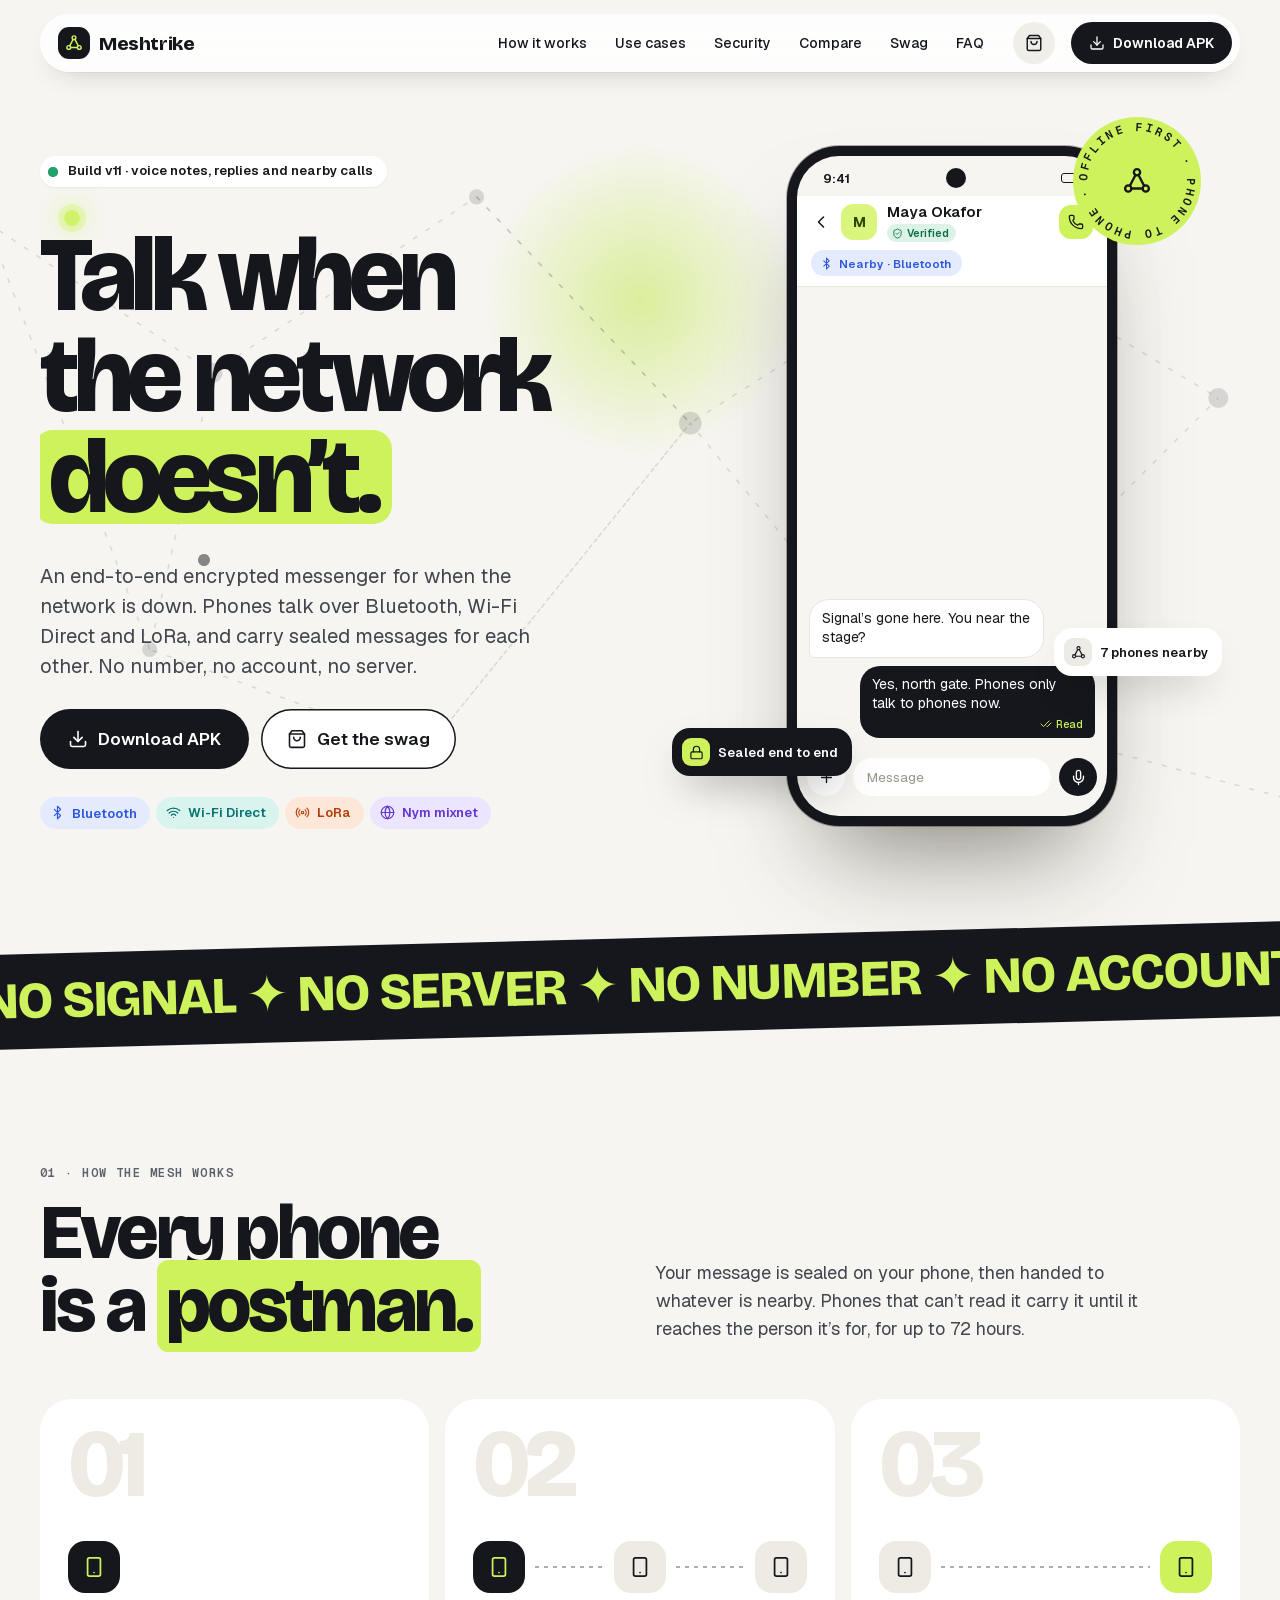
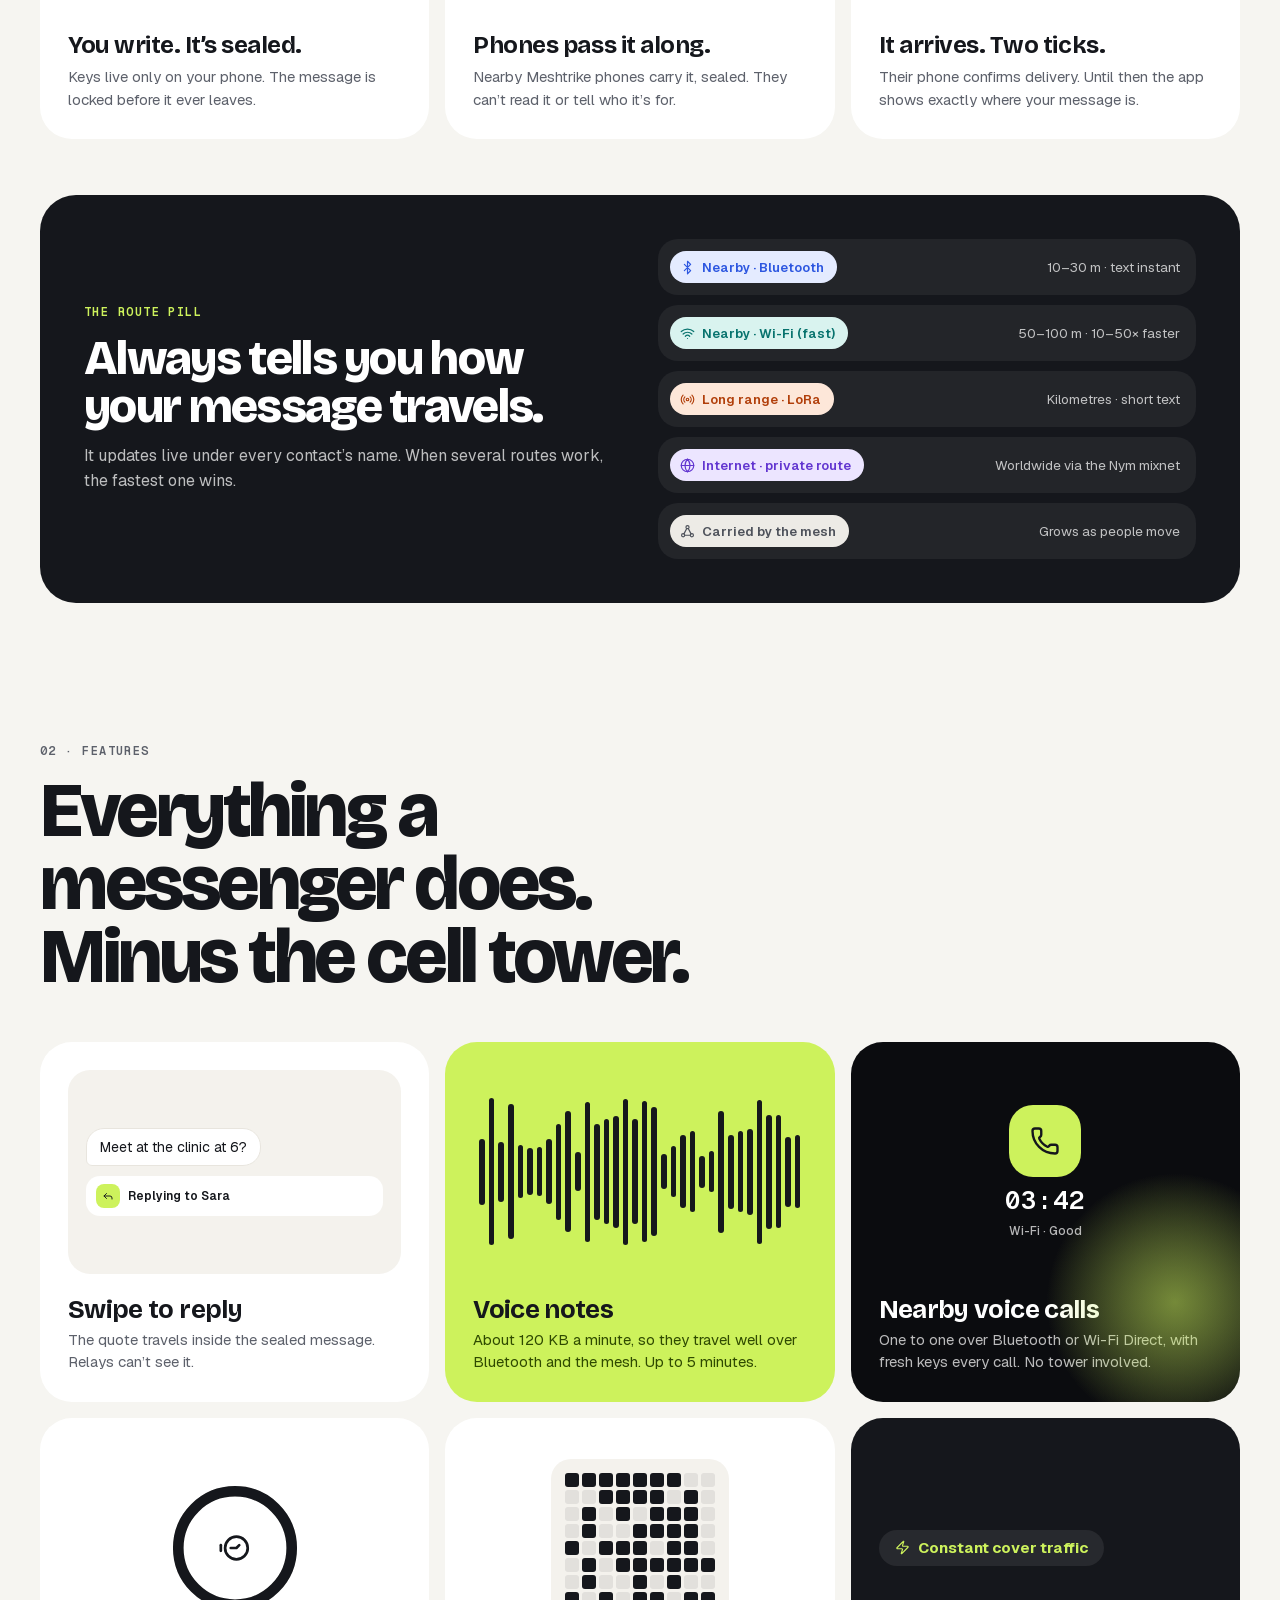
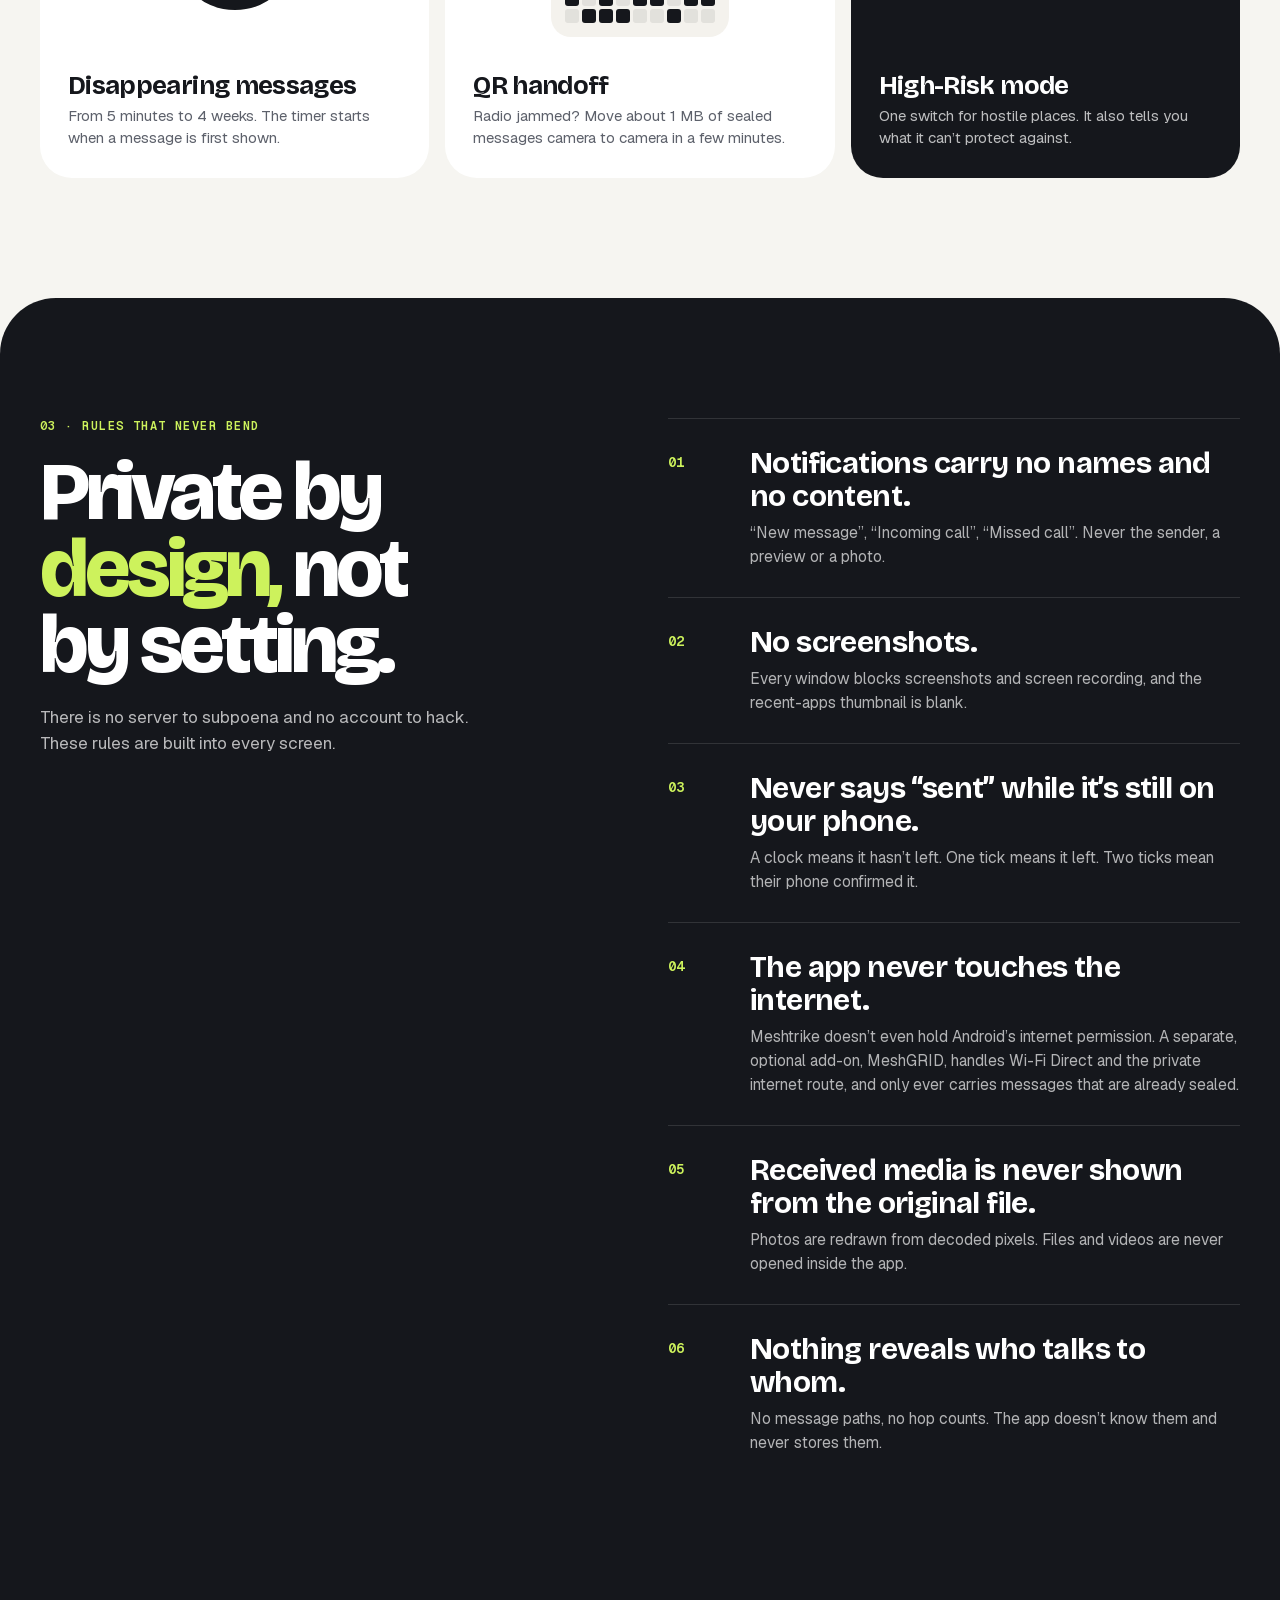
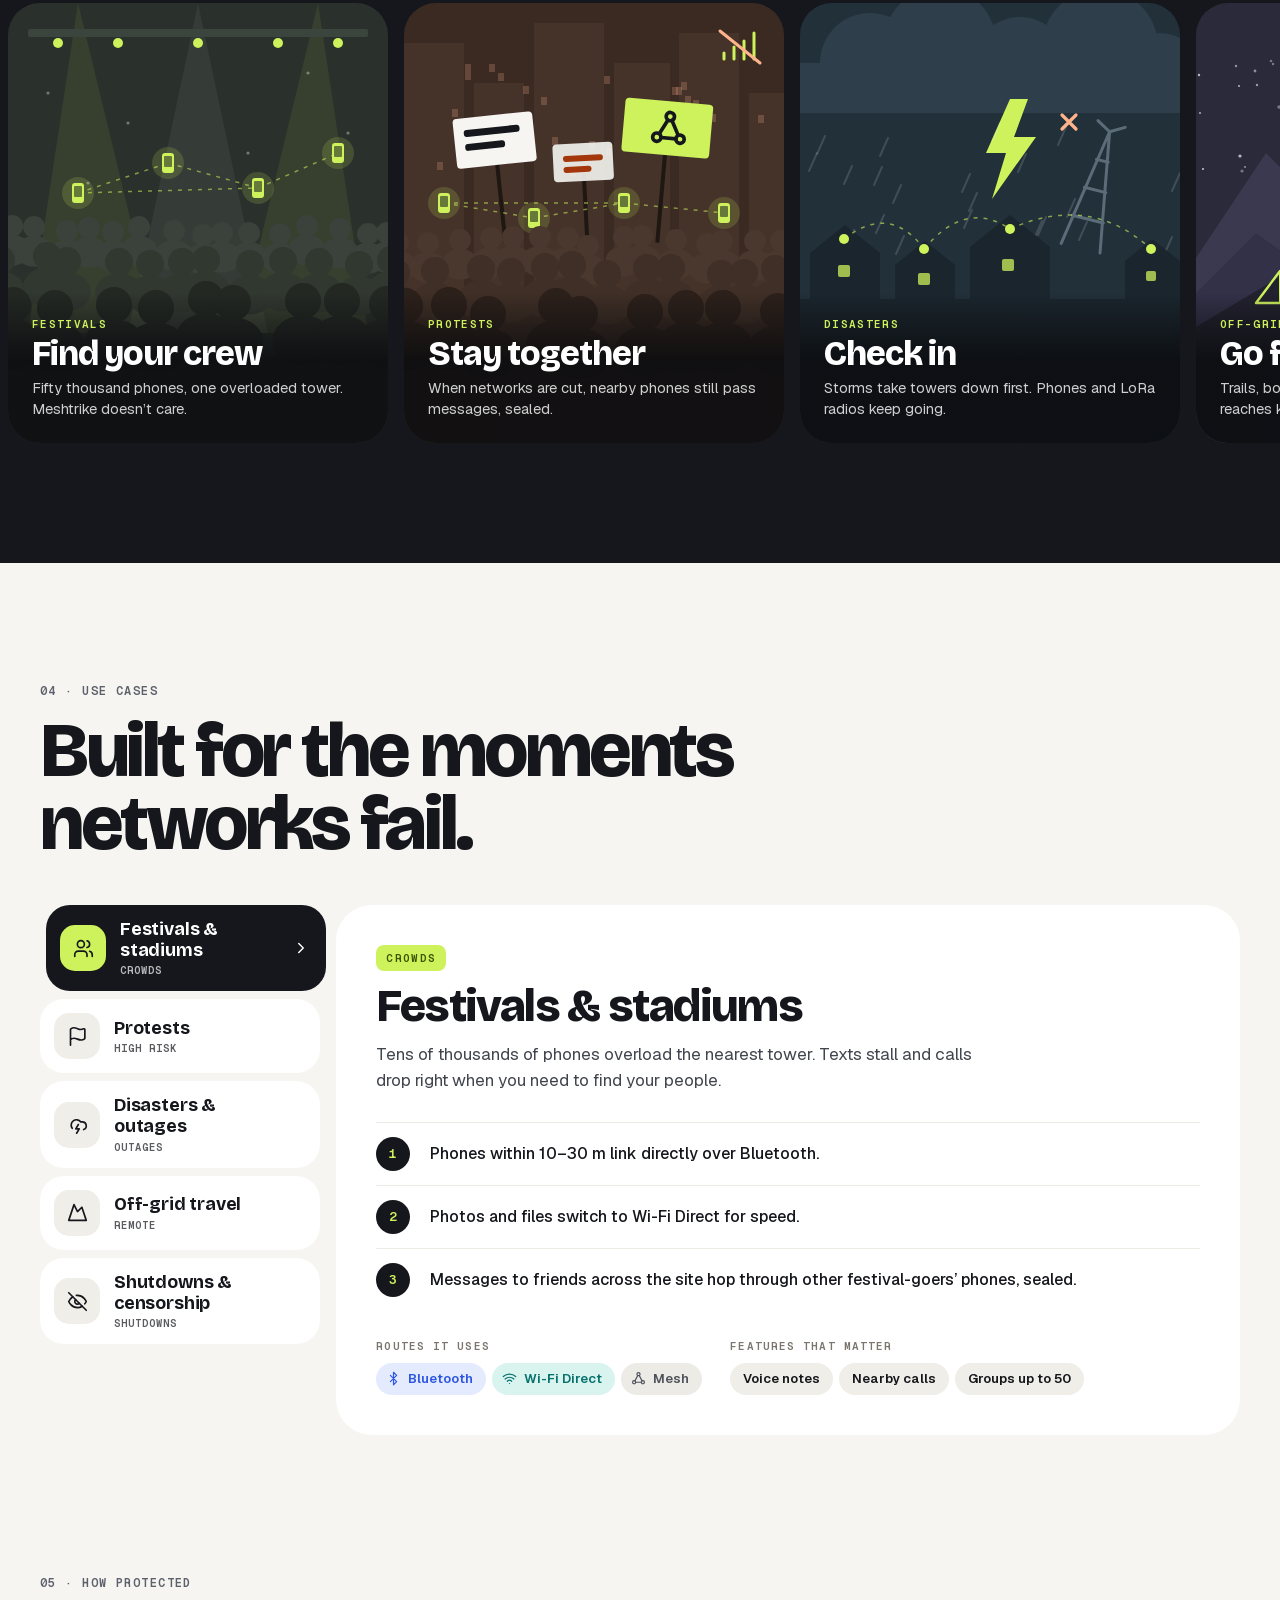
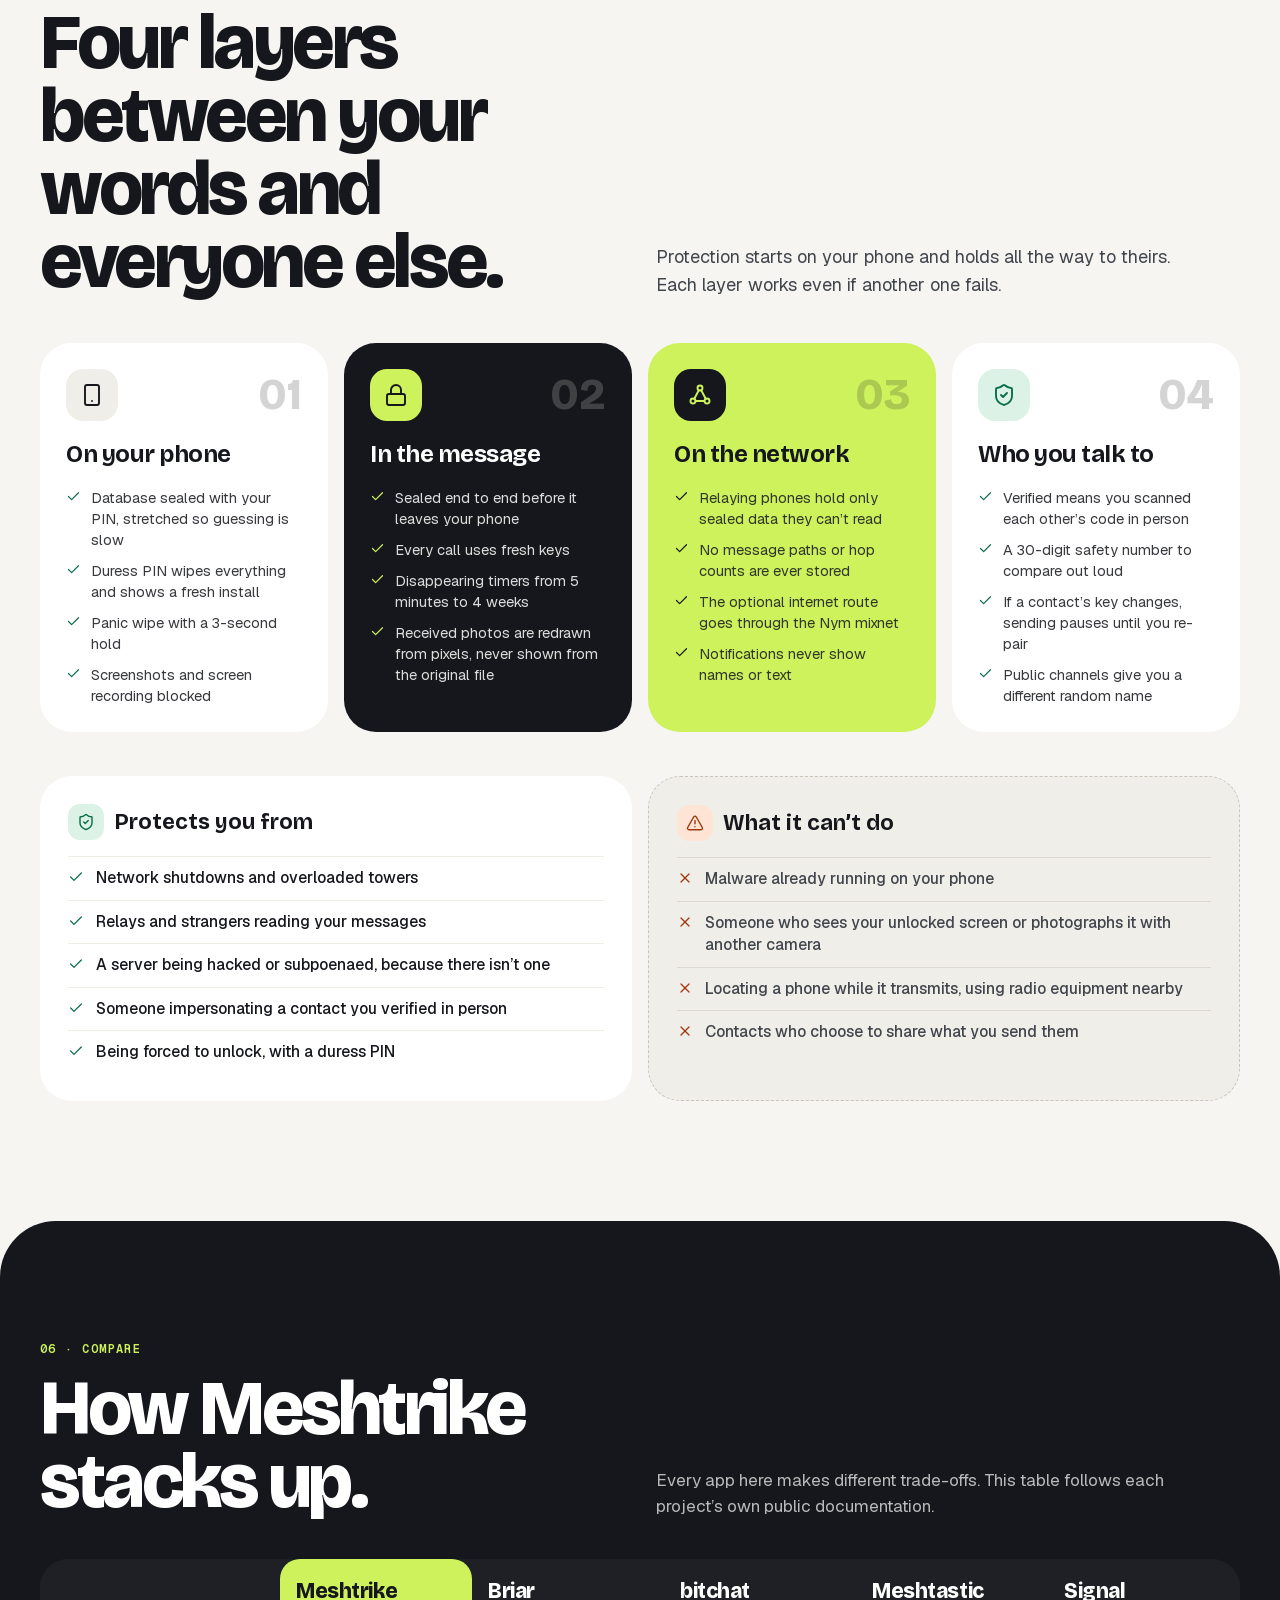
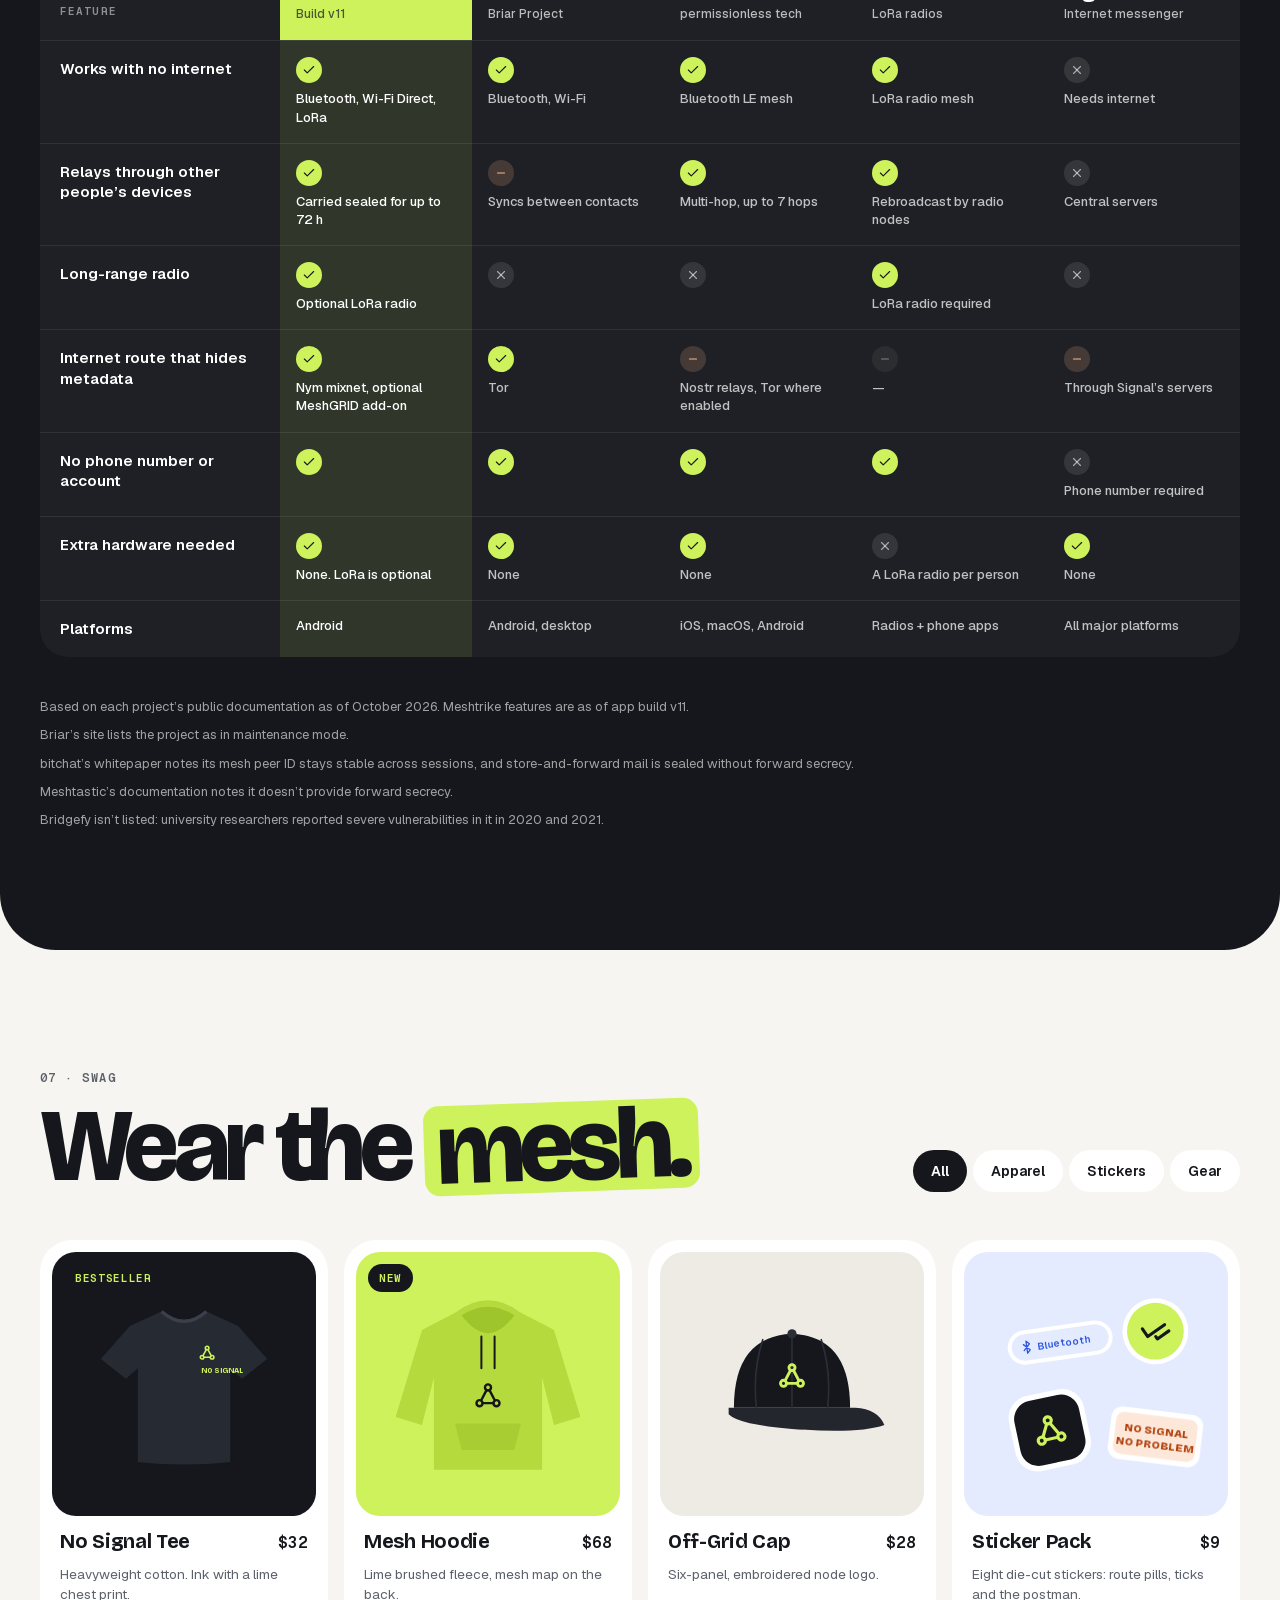
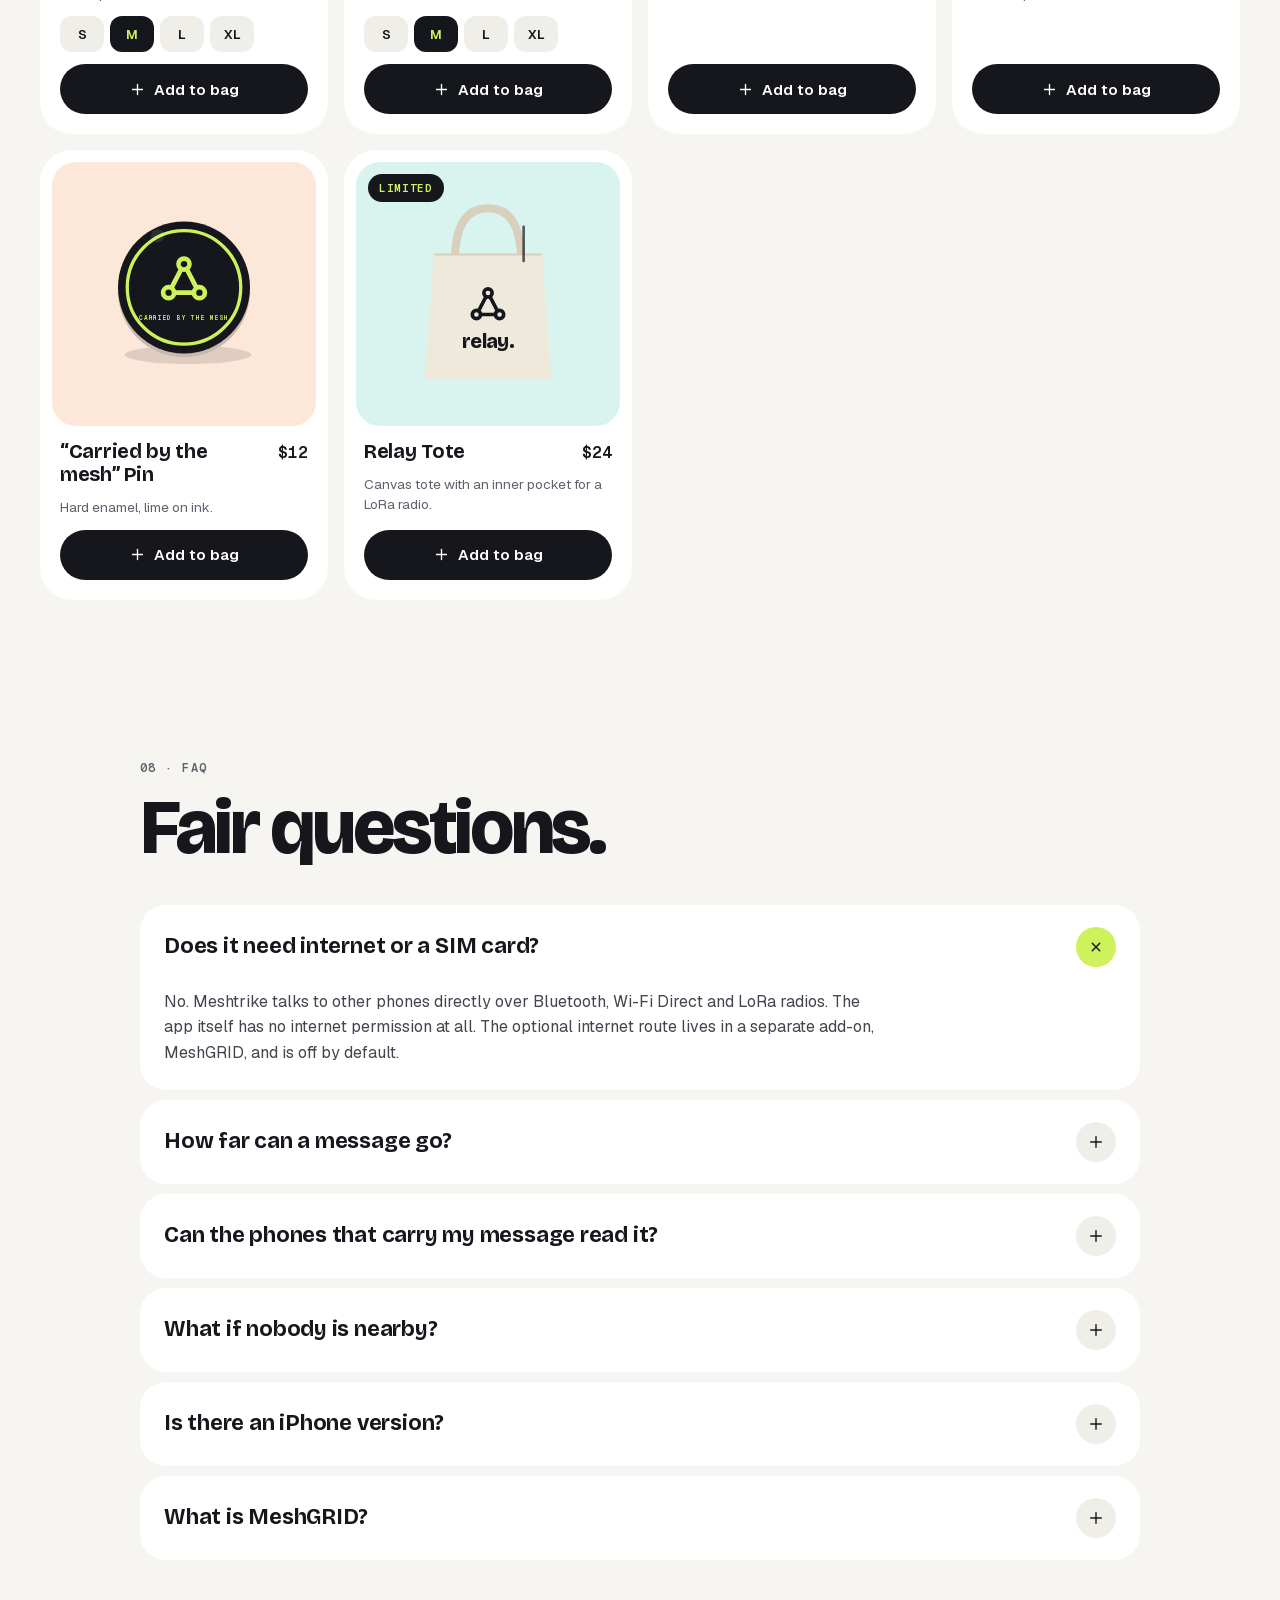
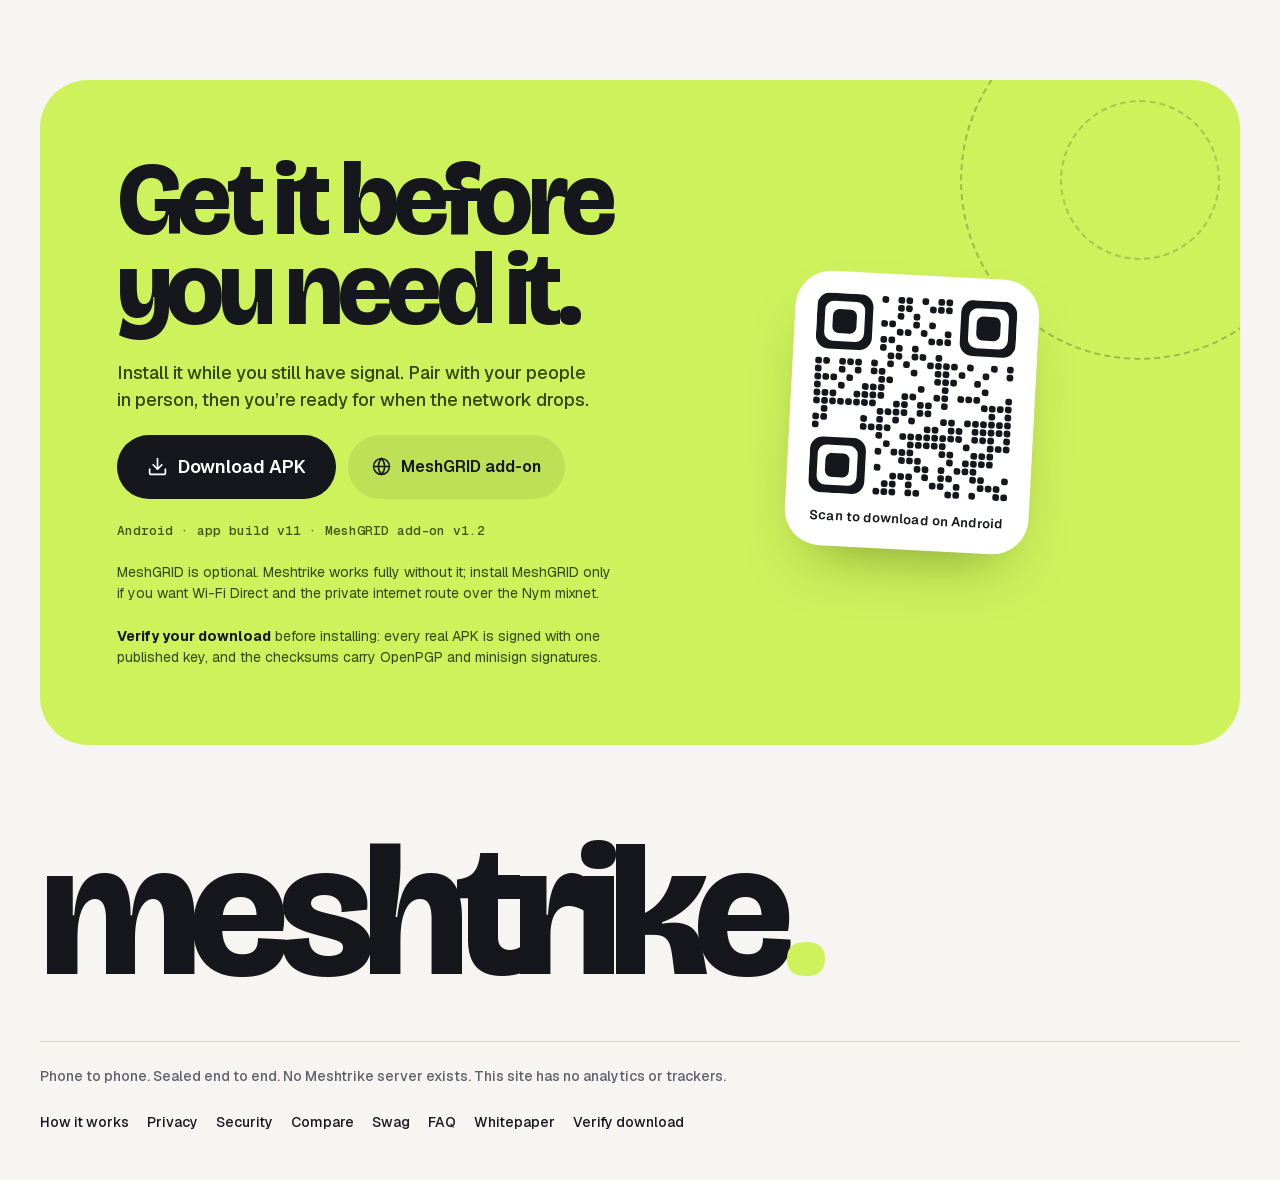
==== index.html @ 15d9c852 "Meshtrike website Landing page, whitepaper and the release verification page." ====
<!DOCTYPE html>
<html lang="en">
<head>
<meta charset="utf-8">
<meta name="viewport" content="width=device-width, initial-scale=1">
<title>Meshtrike · Talk when the network doesn’t</title>
<meta name="description" content="Meshtrike is an end-to-end encrypted messenger for Android that works with no network. Phones talk over Bluetooth, Wi-Fi Direct and LoRa, and carry sealed messages for each other. No number, no account, no server.">
<meta name="theme-color" content="#F6F5F1">
<meta name="referrer" content="no-referrer">
<!-- Everything is served from this folder: no analytics, no trackers, no third-party requests. -->
<meta http-equiv="Content-Security-Policy" content="default-src 'self'; img-src 'self' data:; style-src 'self' 'unsafe-inline'; script-src 'self'; font-src 'self'; connect-src 'none'; object-src 'none'; base-uri 'self'; form-action 'none'">
<meta property="og:title" content="Meshtrike · Talk when the network doesn’t">
<meta property="og:description" content="An end-to-end encrypted mesh messenger for Android. No number, no account, no server.">
<meta property="og:type" content="website">
<link rel="icon" href="favicon.svg" type="image/svg+xml">
<link rel="preload" href="fonts/bricolage-grotesque-latin.woff2" as="font" type="font/woff2" crossorigin>
<link rel="preload" href="fonts/geist-latin.woff2" as="font" type="font/woff2" crossorigin>
<link rel="stylesheet" href="css/fonts.css">
<link rel="stylesheet" href="css/style.css">
<script src="js/config.js"></script>
<script src="js/main.js" defer></script>
<noscript><style>.qa__a{grid-template-rows:1fr!important;visibility:visible!important}.panel[hidden]{display:flex!important}.tabs{display:none}</style></noscript>
</head>
<body>
<svg xmlns="http://www.w3.org/2000/svg" style="position:absolute;width:0;height:0;overflow:hidden" aria-hidden="true" focusable="false">
  <symbol id="i-mesh" viewBox="0 0 24 24"><circle cx="12" cy="5" r="2.5"/><circle cx="5" cy="18" r="2.5"/><circle cx="19" cy="18" r="2.5"/><path d="M10.8 7.2 6.3 15.8"/><path d="M13.2 7.2l4.5 8.6"/><path d="M7.5 18h9"/></symbol>
  <symbol id="i-download" viewBox="0 0 24 24"><path d="M12 15V3"/><path d="M21 15v4a2 2 0 0 1-2 2H5a2 2 0 0 1-2-2v-4"/><path d="m7 10 5 5 5-5"/></symbol>
  <symbol id="i-bag" viewBox="0 0 24 24"><path d="M6 2 3 6v14a2 2 0 0 0 2 2h14a2 2 0 0 0 2-2V6l-3-4Z"/><path d="M3 6h18"/><path d="M16 10a4 4 0 0 1-8 0"/></symbol>
  <symbol id="i-bt" viewBox="0 0 24 24"><path d="m7 7 10 10-5 5V2l5 5L7 17"/></symbol>
  <symbol id="i-wifi" viewBox="0 0 24 24"><path d="M12 20h.01"/><path d="M2 8.82a15 15 0 0 1 20 0"/><path d="M5 12.86a10 10 0 0 1 14 0"/><path d="M8.5 16.43a5 5 0 0 1 7 0"/></symbol>
  <symbol id="i-radio" viewBox="0 0 24 24"><path d="M4.9 19.1C1 15.2 1 8.8 4.9 4.9"/><path d="M7.8 16.2c-2.3-2.3-2.3-6.1 0-8.5"/><circle cx="12" cy="12" r="2"/><path d="M16.2 7.8c2.3 2.3 2.3 6.1 0 8.5"/><path d="M19.1 4.9C23 8.8 23 15.1 19.1 19"/></symbol>
  <symbol id="i-globe" viewBox="0 0 24 24"><circle cx="12" cy="12" r="10"/><path d="M12 2a14.5 14.5 0 0 0 0 20 14.5 14.5 0 0 0 0-20"/><path d="M2 12h20"/></symbol>
  <symbol id="i-clock" viewBox="0 0 24 24"><circle cx="12" cy="12" r="9"/><path d="M12 7v5l3 2"/></symbol>
  <symbol id="i-lock" viewBox="0 0 24 24"><rect x="3" y="11" width="18" height="11" rx="2"/><path d="M7 11V7a5 5 0 0 1 10 0v4"/></symbol>
  <symbol id="i-left" viewBox="0 0 24 24"><path d="m15 18-6-6 6-6"/></symbol>
  <symbol id="i-shieldOk" viewBox="0 0 24 24"><path d="M20 13c0 5-3.5 7.5-7.66 8.95a1 1 0 0 1-.67-.01C7.5 20.5 4 18 4 13V6a1 1 0 0 1 1-1c2 0 4.5-1.2 6.24-2.72a1.17 1.17 0 0 1 1.52 0C14.51 3.81 17 5 19 5a1 1 0 0 1 1 1z"/><path d="m9 12 2 2 4-4"/></symbol>
  <symbol id="i-call" viewBox="0 0 24 24"><path d="M13.83 16.57a1 1 0 0 0 1.21-.3l.36-.48a2 2 0 0 1 1.6-.8h3a2 2 0 0 1 2 2v3a2 2 0 0 1-2 2A18 18 0 0 1 2 4a2 2 0 0 1 2-2h3a2 2 0 0 1 2 2v3a2 2 0 0 1-.8 1.6l-.47.35a1 1 0 0 0-.29 1.23 14 14 0 0 0 6.39 6.39"/></symbol>
  <symbol id="i-play" viewBox="0 0 24 24"><path d="M7 4.5v15a1 1 0 0 0 1.5.86l12-7.5a1 1 0 0 0 0-1.72l-12-7.5A1 1 0 0 0 7 4.5Z"/></symbol>
  <symbol id="i-plus" viewBox="0 0 24 24"><path d="M5 12h14"/><path d="M12 5v14"/></symbol>
  <symbol id="i-mic" viewBox="0 0 24 24"><path d="M12 2a3 3 0 0 0-3 3v7a3 3 0 0 0 6 0V5a3 3 0 0 0-3-3Z"/><path d="M19 10v2a7 7 0 0 1-14 0v-2"/><path d="M12 19v3"/></symbol>
  <symbol id="i-check" viewBox="0 0 24 24"><path d="M20 6 9 17l-5-5"/></symbol>
  <symbol id="i-checks" viewBox="0 0 24 24"><path d="M18 6 7 17l-5-5"/><path d="m22 10-7.5 7.5L13 16"/></symbol>
  <symbol id="i-reply" viewBox="0 0 24 24"><path d="m9 17-5-5 5-5"/><path d="M20 18v-2a4 4 0 0 0-4-4H4"/></symbol>
  <symbol id="i-timer" viewBox="0 0 24 24"><circle cx="12" cy="13" r="8"/><path d="M12 9v4l2 2"/><path d="M10 2h4"/></symbol>
  <symbol id="i-zap" viewBox="0 0 24 24"><path d="M4 14a1 1 0 0 1-.78-1.63l9.9-10.2a.5.5 0 0 1 .86.46l-1.92 6.02A1 1 0 0 0 13 10h7a1 1 0 0 1 .78 1.63l-9.9 10.2a.5.5 0 0 1-.86-.46l1.92-6.02A1 1 0 0 0 11 14z"/></symbol>
  <symbol id="i-chat" viewBox="0 0 24 24"><path d="M7.9 20A9 9 0 1 0 4 16.1L2 22Z"/></symbol>
  <symbol id="i-phone" viewBox="0 0 24 24"><rect x="5" y="2" width="14" height="20" rx="2"/><path d="M12 18h.01"/></symbol>
  <symbol id="i-x" viewBox="0 0 24 24"><path d="M18 6 6 18"/><path d="m6 6 12 12"/></symbol>
  <symbol id="i-minus" viewBox="0 0 24 24"><path d="M6 12h12"/></symbol>
  <symbol id="i-right" viewBox="0 0 24 24"><path d="m9 18 6-6-6-6"/></symbol>
  <symbol id="i-alert" viewBox="0 0 24 24"><path d="m21.73 18-8-14a2 2 0 0 0-3.48 0l-8 14A2 2 0 0 0 4 21h16a2 2 0 0 0 1.73-3"/><path d="M12 9v4"/><path d="M12 17h.01"/></symbol>
  <symbol id="i-users" viewBox="0 0 24 24"><path d="M16 21v-2a4 4 0 0 0-4-4H6a4 4 0 0 0-4 4v2"/><circle cx="9" cy="7" r="4"/><path d="M22 21v-2a4 4 0 0 0-3-3.87"/><path d="M16 3.13a4 4 0 0 1 0 7.75"/></symbol>
  <symbol id="i-flag" viewBox="0 0 24 24"><path d="M4 22V4a1 1 0 0 1 .4-.8A6 6 0 0 1 8 2c3 0 5 2 7.33 2q2 0 3.67-.8a1 1 0 0 1 1.4.9v9.8a1 1 0 0 1-.4.8A6 6 0 0 1 16 16c-3 0-5-2-8-2a6 6 0 0 0-4 1.53"/></symbol>
  <symbol id="i-storm" viewBox="0 0 24 24"><path d="M6 16.33A6 6 0 1 1 15.7 9h1.8a4.5 4.5 0 0 1 1.5 8.75"/><path d="m13 12-3 5h4l-3 5"/></symbol>
  <symbol id="i-mount" viewBox="0 0 24 24"><path d="m8 3 4 8 5-5 5 15H2L8 3z"/></symbol>
  <symbol id="i-eyeOff" viewBox="0 0 24 24"><path d="M10.73 5.08A10.43 10.43 0 0 1 12 5c7 0 10 7 10 7a13.16 13.16 0 0 1-1.67 2.68"/><path d="M6.61 6.61A13.53 13.53 0 0 0 2 12s3 7 10 7a9.74 9.74 0 0 0 5.39-1.61"/><path d="m2 2 20 20"/><path d="M9.88 9.88a3 3 0 1 0 4.24 4.24"/></symbol>
  <symbol id="i-qr" viewBox="0 0 24 24"><rect x="3" y="3" width="5" height="5" rx="1"/><rect x="16" y="3" width="5" height="5" rx="1"/><rect x="3" y="16" width="5" height="5" rx="1"/><path d="M21 16h-3a2 2 0 0 0-2 2v3"/><path d="M12 7v3a2 2 0 0 1-2 2H7"/><path d="M16 12h1"/><path d="M12 21v-1"/></symbol>
</svg>
<a class="skip" href="#main">Skip to content</a>
<div class="page">
<div class="blob" aria-hidden="true"></div>

<header class="hdr">
  <nav class="nav" aria-label="Main">
    <a class="logo" href="#top" aria-label="Meshtrike home"><span class="logo__mark"><svg class="i" aria-hidden="true" focusable="false"><use href="#i-mesh"/></svg></span>Meshtrike</a>
    <div class="nav__spacer"></div>
    <ul class="nav__links">
      <li><a href="#how">How it works</a></li>
      <li><a href="#uses">Use cases</a></li>
      <li><a href="#security">Security</a></li>
      <li><a href="#compare">Compare</a></li>
      <li><a href="#swag">Swag</a></li>
      <li><a href="#faq">FAQ</a></li>
    </ul>
    <button class="cart-btn" type="button" aria-label="Open bag, 0 items" aria-haspopup="dialog" aria-controls="cart" data-open-cart><svg class="i" aria-hidden="true" focusable="false"><use href="#i-bag"/></svg><span class="cart-btn__n" hidden aria-hidden="true">0</span></button>
    <a class="nav__dl" href="#download"><svg class="i" aria-hidden="true" focusable="false"><use href="#i-download"/></svg><span><span class="nav__dl-word">Download </span>APK</span></a>
  </nav>
</header>

<main id="main">
<section id="top" class="sec hero" aria-labelledby="hero-title">
  <svg class="hero__bg" aria-hidden="true" viewBox="0 0 1200 700" preserveAspectRatio="xMidYMid slice">
    <g class="lines" fill="none" stroke="#15171C" stroke-opacity=".14" stroke-width="1.2" stroke-dasharray="4 8">
      <path d="M80 140 L260 260 L470 120 L640 300 L860 160 L1060 280"/>
      <path d="M260 260 L210 480 L430 560 L640 300 L820 520 L1060 280"/>
      <path d="M470 120 L640 300 L430 560"/>
      <path d="M860 160 L820 520 L1120 600"/>
      <path d="M80 140 L210 480"/>
    </g>
    <g fill="#15171C" fill-opacity=".16">
      <circle cx="80" cy="140" r="6"/><circle cx="260" cy="260" r="8"/><circle cx="470" cy="120" r="6"/><circle cx="640" cy="300" r="9"/><circle cx="860" cy="160" r="6"/><circle cx="1060" cy="280" r="8"/><circle cx="210" cy="480" r="6"/><circle cx="430" cy="560" r="7"/><circle cx="820" cy="520" r="7"/><circle cx="1120" cy="600" r="6"/>
    </g>
  </svg>
  <div class="traveler traveler--lime" aria-hidden="true"></div>
  <div class="traveler traveler--ink" aria-hidden="true"></div>

  <div class="hero__grid">
    <div class="hero__copy">
      <p class="badge"><span class="live" aria-hidden="true"></span><span>Build <span data-ver="app">v11</span> · voice notes, replies and nearby calls</span></p>
      <h1 class="h1" id="hero-title">
        <span class="h1__line"><span class="h1__in" style="animation-delay:.15s">Talk when</span></span>
        <span class="h1__line"><span class="h1__in" style="animation-delay:.28s">the network</span></span>
        <span class="h1__line"><span class="h1__in h1__in--hl" style="animation-delay:.41s">doesn’t.</span></span>
      </h1>
      <p class="hero__lead">An end-to-end encrypted messenger for when the network is down. Phones talk over Bluetooth, Wi-Fi Direct and LoRa, and carry sealed messages for each other. No number, no account, no server.</p>
      <div class="hero__ctas">
        <a class="btn btn--ink btn--lg" href="#download" data-magnet><svg class="i" aria-hidden="true" focusable="false"><use href="#i-download"/></svg>Download APK</a>
        <a class="btn btn--line btn--lg" href="#swag" data-magnet><svg class="i" aria-hidden="true" focusable="false"><use href="#i-bag"/></svg>Get the swag</a>
      </div>
      <ul class="hero__chips chips" aria-label="Ways Meshtrike connects">
        <li class="chip c-bt"><svg class="i" aria-hidden="true" focusable="false"><use href="#i-bt"/></svg>Bluetooth</li>
        <li class="chip c-wifi"><svg class="i" aria-hidden="true" focusable="false"><use href="#i-wifi"/></svg>Wi-Fi Direct</li>
        <li class="chip c-lora"><svg class="i" aria-hidden="true" focusable="false"><use href="#i-radio"/></svg>LoRa</li>
        <li class="chip c-net"><svg class="i" aria-hidden="true" focusable="false"><use href="#i-globe"/></svg>Nym mixnet</li>
      </ul>
    </div>

    <div class="hero__stage">
      <div class="spinner" aria-hidden="true">
        <svg viewBox="0 0 130 130" width="130" height="130"><defs><path id="circ" d="M65 65 m-50 0 a50 50 0 1 1 100 0 a50 50 0 1 1 -100 0"/></defs><circle cx="65" cy="65" r="64" fill="#CDF25C"/><text fill="#15171C"><textPath href="#circ">OFFLINE FIRST · PHONE TO PHONE · </textPath></text></svg>
        <span class="spinner__icon"><svg class="i" aria-hidden="true" focusable="false"><use href="#i-mesh"/></svg></span>
      </div>
      <div class="floater floater--sealed" aria-hidden="true"><span class="floater__ic"><svg class="i" aria-hidden="true" focusable="false"><use href="#i-lock"/></svg></span>Sealed end to end</div>
      <div class="floater floater--near" aria-hidden="true"><span class="floater__ic"><svg class="i" aria-hidden="true" focusable="false"><use href="#i-mesh"/></svg></span>7 phones nearby</div>

      <!-- Phone mock-up built in HTML/CSS (animated chat). Could be swapped for a real screenshot: 330x680. -->
      <div class="phone" role="img" aria-label="Meshtrike chat with Maya Okafor, a verified contact. Messages travel nearby over Bluetooth, then are carried by the mesh and marked delivered.">
        <div class="phone__screen">
          <div class="phone__status"><span>9:41</span><span class="phone__cam"></span><span class="phone__bat"></span></div>
          <div class="chat-hd">
            <div class="chat-hd__row">
              <span class="chat-hd__back"><svg class="i" aria-hidden="true" focusable="false"><use href="#i-left"/></svg></span>
              <span class="avatar">M</span>
              <div class="chat-hd__who"><span class="chat-hd__name">Maya Okafor</span><span class="verified"><svg class="i" aria-hidden="true" focusable="false"><use href="#i-shieldOk"/></svg>Verified</span></div>
              <span class="chat-hd__call"><svg class="i" aria-hidden="true" focusable="false"><use href="#i-call"/></svg></span>
            </div>
            <span class="route-pill c-mesh" data-pill><svg class="i" aria-hidden="true" focusable="false"><use href="#i-mesh"/></svg><span>Carried by the mesh</span></span>
          </div>
          <div class="chat">
              <div class="bub bub--in" data-at="0">Signal’s gone here. You near the stage?</div>
              <div class="bub bub--out" data-at="2"><span>Yes, north gate. Phones only talk to phones now.</span><span class="bub__st read" data-st="first"><svg class="i" aria-hidden="true" focusable="false"><use href="#i-checks"/></svg><span>Read</span></span></div>
              <div class="bub bub--voice" data-at="4"><span class="bub__play"><svg class="i i--fill" aria-hidden="true" focusable="false"><use href="#i-play"/></svg></span><span class="wave"><span style="height:6px;animation-delay:0.00s"></span><span style="height:7px;animation-delay:0.07s"></span><span style="height:24px;animation-delay:0.14s"></span><span style="height:19px;animation-delay:0.21s"></span><span style="height:15px;animation-delay:0.28s"></span><span style="height:13px;animation-delay:0.35s"></span><span style="height:14px;animation-delay:0.42s"></span><span style="height:10px;animation-delay:0.49s"></span><span style="height:16px;animation-delay:0.56s"></span><span style="height:19px;animation-delay:0.63s"></span><span style="height:11px;animation-delay:0.70s"></span><span style="height:9px;animation-delay:0.77s"></span><span style="height:20px;animation-delay:0.84s"></span><span style="height:15px;animation-delay:0.91s"></span><span style="height:10px;animation-delay:0.98s"></span><span style="height:13px;animation-delay:1.05s"></span><span style="height:11px;animation-delay:1.12s"></span><span style="height:16px;animation-delay:1.19s"></span></span><span class="bub__dur">0:42</span></div>
              <div class="bub bub--sys" data-at="6">Recipient out of range · carried by the mesh</div>
              <div class="bub bub--out" data-at="7"><span>Bring water if you pass the stand</span><span class="bub__st" data-st="last"><svg class="i" aria-hidden="true" focusable="false"><use href="#i-checks"/></svg><span>Delivered</span></span></div>
          </div>
          <div class="composer">
            <span class="composer__btn"><svg class="i" aria-hidden="true" focusable="false"><use href="#i-plus"/></svg></span>
            <span class="composer__field">Message</span>
            <span class="composer__btn composer__btn--ink"><svg class="i" aria-hidden="true" focusable="false"><use href="#i-mic"/></svg></span>
          </div>
        </div>
      </div>
    </div>
  </div>
</section>

<div class="band-wrap">
  <div class="band">
    <div class="band__track">
      <span>NO SIGNAL ✦ NO SERVER ✦ NO NUMBER ✦ NO ACCOUNT ✦ NO PROBLEM ✦ </span>
      <span aria-hidden="true">NO SIGNAL ✦ NO SERVER ✦ NO NUMBER ✦ NO ACCOUNT ✦ NO PROBLEM ✦ </span>
    </div>
  </div>
</div>

<section id="how" class="sec how" aria-labelledby="how-title">
  <div class="wrap stack how__inner">
    <div class="split" data-reveal>
      <div class="sec-head">
        <p class="eyebrow">01 · HOW THE MESH WORKS</p>
        <h2 class="h2" id="how-title">Every phone is a <span class="hl">postman.</span></h2>
      </div>
      <p class="lead">Your message is sealed on your phone, then handed to whatever is nearby. Phones that can’t read it carry it until it reaches the person it’s for, for up to 72 hours.</p>
    </div>

    <ol class="steps" style="list-style:none;margin:0;padding:0">
      <li class="step" data-reveal>
        <span class="step__n" aria-hidden="true">01</span>
        <div class="step__phones" aria-hidden="true"><span class="node node--ink" style="animation-delay:0s"><svg class="i" aria-hidden="true" focusable="false"><use href="#i-phone"/></svg></span></div>
        <div class="step__txt">
          <h3 class="step__t">You write. It’s sealed.</h3>
          <p class="step__d">Keys live only on your phone. The message is locked before it ever leaves.</p>
        </div>
      </li>
      <li class="step" data-reveal>
        <span class="step__n" aria-hidden="true">02</span>
        <div class="step__phones" aria-hidden="true"><span class="node node--ink" style="animation-delay:0s"><svg class="i" aria-hidden="true" focusable="false"><use href="#i-phone"/></svg></span><span class="link-dash"></span><span class="node node--sand" style="animation-delay:.4s"><svg class="i" aria-hidden="true" focusable="false"><use href="#i-phone"/></svg></span><span class="link-dash"></span><span class="node node--sand" style="animation-delay:.8s"><svg class="i" aria-hidden="true" focusable="false"><use href="#i-phone"/></svg></span></div>
        <div class="step__txt">
          <h3 class="step__t">Phones pass it along.</h3>
          <p class="step__d">Nearby Meshtrike phones carry it, sealed. They can’t read it or tell who it’s for.</p>
        </div>
      </li>
      <li class="step" data-reveal>
        <span class="step__n" aria-hidden="true">03</span>
        <div class="step__phones" aria-hidden="true"><span class="node node--sand" style="animation-delay:0s"><svg class="i" aria-hidden="true" focusable="false"><use href="#i-phone"/></svg></span><span class="link-dash"></span><span class="node node--lime" style="animation-delay:.4s"><svg class="i" aria-hidden="true" focusable="false"><use href="#i-phone"/></svg></span></div>
        <div class="step__txt">
          <h3 class="step__t">It arrives. Two ticks.</h3>
          <p class="step__d">Their phone confirms delivery. Until then the app shows exactly where your message is.</p>
        </div>
      </li>
    </ol>

    <div class="pillbox dark" data-reveal>
      <div class="pillbox__copy">
        <p class="eyebrow eyebrow--lime">THE ROUTE PILL</p>
        <h3 class="h3">Always tells you how your message travels.</h3>
        <p class="on-dark">It updates live under every contact’s name. When several routes work, the fastest one wins.</p>
      </div>
      <ul class="routes">
        <li data-reveal><span class="chip c-bt"><svg class="i" aria-hidden="true" focusable="false"><use href="#i-bt"/></svg>Nearby · Bluetooth</span><span class="routes__range">10–30 m · text instant</span></li>
        <li data-reveal><span class="chip c-wifi"><svg class="i" aria-hidden="true" focusable="false"><use href="#i-wifi"/></svg>Nearby · Wi-Fi (fast)</span><span class="routes__range">50–100 m · 10–50× faster</span></li>
        <li data-reveal><span class="chip c-lora"><svg class="i" aria-hidden="true" focusable="false"><use href="#i-radio"/></svg>Long range · LoRa</span><span class="routes__range">Kilometres · short text</span></li>
        <li data-reveal><span class="chip c-net"><svg class="i" aria-hidden="true" focusable="false"><use href="#i-globe"/></svg>Internet · private route</span><span class="routes__range">Worldwide via the Nym mixnet</span></li>
        <li data-reveal><span class="chip c-mesh"><svg class="i" aria-hidden="true" focusable="false"><use href="#i-mesh"/></svg>Carried by the mesh</span><span class="routes__range">Grows as people move</span></li>
      </ul>
    </div>
  </div>
</section>

<section id="features" class="sec features" aria-labelledby="features-title">
  <div class="wrap stack features__inner">
    <div class="sec-head" data-reveal style="max-width:820px">
      <p class="eyebrow">02 · FEATURES</p>
      <h2 class="h2" id="features-title">Everything a messenger does. Minus the cell tower.</h2>
    </div>
    <div class="feat-grid">

      <article class="feat tilt" data-reveal data-tilt>
        <div class="demo-swipe" aria-hidden="true">
          <div class="swipe">
            <span class="swipe__ic"><svg class="i" aria-hidden="true" focusable="false"><use href="#i-reply"/></svg></span>
            <div class="swipe__bub">Meet at the clinic at 6?</div>
          </div>
          <div class="replybar"><span class="replybar__ic"><svg class="i" aria-hidden="true" focusable="false"><use href="#i-reply"/></svg></span><span class="replybar__t">Replying to Sara</span></div>
        </div>
        <div class="feat__txt"><h3 class="feat__t">Swipe to reply</h3><p class="feat__d">The quote travels inside the sealed message. Relays can’t see it.</p></div>
      </article>

      <article class="feat feat--lime tilt" data-reveal data-tilt>
        <div class="bigwave" aria-hidden="true"><span style="height:66px;animation-delay:0.00s"></span><span style="height:147px;animation-delay:0.05s"></span><span style="height:60px;animation-delay:0.10s"></span><span style="height:135px;animation-delay:0.15s"></span><span style="height:53px;animation-delay:0.20s"></span><span style="height:47px;animation-delay:0.25s"></span><span style="height:49px;animation-delay:0.30s"></span><span style="height:65px;animation-delay:0.35s"></span><span style="height:96px;animation-delay:0.40s"></span><span style="height:121px;animation-delay:0.45s"></span><span style="height:39px;animation-delay:0.50s"></span><span style="height:140px;animation-delay:0.55s"></span><span style="height:96px;animation-delay:0.60s"></span><span style="height:105px;animation-delay:0.65s"></span><span style="height:112px;animation-delay:0.70s"></span><span style="height:146px;animation-delay:0.75s"></span><span style="height:105px;animation-delay:0.80s"></span><span style="height:141px;animation-delay:0.85s"></span><span style="height:129px;animation-delay:0.90s"></span><span style="height:35px;animation-delay:0.95s"></span><span style="height:51px;animation-delay:1.00s"></span><span style="height:73px;animation-delay:1.05s"></span><span style="height:81px;animation-delay:1.10s"></span><span style="height:32px;animation-delay:1.15s"></span><span style="height:41px;animation-delay:1.20s"></span><span style="height:122px;animation-delay:1.25s"></span><span style="height:74px;animation-delay:1.30s"></span><span style="height:81px;animation-delay:1.35s"></span><span style="height:86px;animation-delay:1.40s"></span><span style="height:144px;animation-delay:1.45s"></span><span style="height:114px;animation-delay:1.50s"></span><span style="height:113px;animation-delay:1.55s"></span><span style="height:70px;animation-delay:1.60s"></span><span style="height:73px;animation-delay:1.65s"></span></div>
        <div class="feat__txt"><h3 class="feat__t">Voice notes</h3><p class="feat__d">About 120 KB a minute, so they travel well over Bluetooth and the mesh. Up to 5 minutes.</p></div>
      </article>

      <article class="feat feat--black dark tilt" data-reveal data-tilt>
        <div class="callstage" aria-hidden="true">
          <span class="callstage__ping"></span>
          <span class="callstage__ping callstage__ping--2"></span>
          <div class="callstage__mid"><span class="callstage__ic"><svg class="i" aria-hidden="true" focusable="false"><use href="#i-call"/></svg></span><span class="callstage__time">03:42</span><span class="callstage__q">Wi-Fi · Good</span></div>
        </div>
        <div class="feat__txt"><h3 class="feat__t">Nearby voice calls</h3><p class="feat__d">One to one over Bluetooth or Wi-Fi Direct, with fresh keys every call. No tower involved.</p></div>
      </article>

      <article class="feat tilt" data-reveal data-tilt>
        <div class="center" aria-hidden="true">
          <div class="timer">
            <svg width="130" height="130" viewBox="0 0 110 110"><circle cx="55" cy="55" r="48" fill="none" stroke="#EEEBE4" stroke-width="9"/><circle class="timer__arc" cx="55" cy="55" r="48" fill="none" stroke="#15171C" stroke-width="9" stroke-linecap="round" stroke-dasharray="302"/></svg>
            <span class="timer__ic"><svg class="i" aria-hidden="true" focusable="false"><use href="#i-timer"/></svg></span>
          </div>
        </div>
        <div class="feat__txt"><h3 class="feat__t">Disappearing messages</h3><p class="feat__d">From 5 minutes to 4 weeks. The timer starts when a message is first shown.</p></div>
      </article>

      <article class="feat tilt" data-reveal data-tilt>
        <div class="center" aria-hidden="true">
          <div class="qrgrid"><span style="opacity:1;animation-delay:0.61s"></span><span style="opacity:1;animation-delay:0.73s"></span><span style="opacity:1;animation-delay:1.02s"></span><span style="opacity:1;animation-delay:0.10s"></span><span style="opacity:1;animation-delay:0.73s"></span><span style="opacity:1;animation-delay:0.58s"></span><span style="opacity:1;animation-delay:0.50s"></span><span style="opacity:.08;animation-delay:0.82s"></span><span style="opacity:.08;animation-delay:0.21s"></span><span style="opacity:.08;animation-delay:0.48s"></span><span style="opacity:.08;animation-delay:0.70s"></span><span style="opacity:1;animation-delay:0.72s"></span><span style="opacity:1;animation-delay:0.50s"></span><span style="opacity:1;animation-delay:0.97s"></span><span style="opacity:1;animation-delay:0.38s"></span><span style="opacity:.08;animation-delay:0.30s"></span><span style="opacity:1;animation-delay:0.89s"></span><span style="opacity:.08;animation-delay:0.36s"></span><span style="opacity:.08;animation-delay:0.89s"></span><span style="opacity:1;animation-delay:0.66s"></span><span style="opacity:.08;animation-delay:1.01s"></span><span style="opacity:1;animation-delay:1.02s"></span><span style="opacity:.08;animation-delay:0.46s"></span><span style="opacity:1;animation-delay:0.09s"></span><span style="opacity:1;animation-delay:0.60s"></span><span style="opacity:1;animation-delay:0.32s"></span><span style="opacity:.08;animation-delay:0.88s"></span><span style="opacity:.08;animation-delay:0.77s"></span><span style="opacity:1;animation-delay:0.53s"></span><span style="opacity:.08;animation-delay:1.18s"></span><span style="opacity:.08;animation-delay:0.56s"></span><span style="opacity:1;animation-delay:0.06s"></span><span style="opacity:1;animation-delay:0.50s"></span><span style="opacity:1;animation-delay:0.36s"></span><span style="opacity:1;animation-delay:0.42s"></span><span style="opacity:.08;animation-delay:0.19s"></span><span style="opacity:1;animation-delay:0.76s"></span><span style="opacity:.08;animation-delay:0.15s"></span><span style="opacity:1;animation-delay:0.45s"></span><span style="opacity:1;animation-delay:1.02s"></span><span style="opacity:1;animation-delay:0.49s"></span><span style="opacity:.08;animation-delay:0.70s"></span><span style="opacity:1;animation-delay:0.37s"></span><span style="opacity:1;animation-delay:0.01s"></span><span style="opacity:.08;animation-delay:0.36s"></span><span style="opacity:.08;animation-delay:0.15s"></span><span style="opacity:1;animation-delay:0.89s"></span><span style="opacity:.08;animation-delay:0.62s"></span><span style="opacity:1;animation-delay:0.67s"></span><span style="opacity:1;animation-delay:1.06s"></span><span style="opacity:1;animation-delay:0.72s"></span><span style="opacity:1;animation-delay:0.69s"></span><span style="opacity:1;animation-delay:0.11s"></span><span style="opacity:1;animation-delay:0.78s"></span><span style="opacity:.08;animation-delay:0.85s"></span><span style="opacity:1;animation-delay:0.17s"></span><span style="opacity:.08;animation-delay:1.17s"></span><span style="opacity:.08;animation-delay:1.11s"></span><span style="opacity:1;animation-delay:0.91s"></span><span style="opacity:.08;animation-delay:0.09s"></span><span style="opacity:1;animation-delay:0.80s"></span><span style="opacity:.08;animation-delay:0.75s"></span><span style="opacity:.08;animation-delay:0.86s"></span><span style="opacity:1;animation-delay:0.11s"></span><span style="opacity:.08;animation-delay:0.46s"></span><span style="opacity:1;animation-delay:0.98s"></span><span style="opacity:.08;animation-delay:0.90s"></span><span style="opacity:1;animation-delay:0.52s"></span><span style="opacity:1;animation-delay:0.68s"></span><span style="opacity:.08;animation-delay:0.75s"></span><span style="opacity:1;animation-delay:0.60s"></span><span style="opacity:1;animation-delay:0.20s"></span><span style="opacity:.08;animation-delay:0.08s"></span><span style="opacity:1;animation-delay:1.20s"></span><span style="opacity:1;animation-delay:0.84s"></span><span style="opacity:1;animation-delay:1.10s"></span><span style="opacity:.08;animation-delay:0.06s"></span><span style="opacity:.08;animation-delay:0.72s"></span><span style="opacity:1;animation-delay:0.50s"></span><span style="opacity:.08;animation-delay:0.06s"></span><span style="opacity:.08;animation-delay:0.56s"></span></div>
        </div>
        <div class="feat__txt"><h3 class="feat__t">QR handoff</h3><p class="feat__d">Radio jammed? Move about 1 MB of sealed messages camera to camera in a few minutes.</p></div>
      </article>

      <article class="feat feat--ink dark tilt" data-reveal data-tilt>
        <div class="tick-wrap">
          <div class="tick">
            <ul class="tick__list" aria-label="What High-Risk mode turns on">
              <li><svg class="i" aria-hidden="true" focusable="false"><use href="#i-zap"/></svg>Constant cover traffic</li>
              <li><svg class="i" aria-hidden="true" focusable="false"><use href="#i-chat"/></svg>Text only</li>
              <li><svg class="i" aria-hidden="true" focusable="false"><use href="#i-radio"/></svg>LoRa and Wi-Fi off</li>
              <li><svg class="i" aria-hidden="true" focusable="false"><use href="#i-timer"/></svg>24-hour disappearing</li>
              <li><svg class="i" aria-hidden="true" focusable="false"><use href="#i-lock"/></svg>Instant lock</li>
              <li aria-hidden="true"><svg class="i" aria-hidden="true" focusable="false"><use href="#i-zap"/></svg>Constant cover traffic</li>
            </ul>
          </div>
        </div>
        <div class="feat__txt"><h3 class="feat__t">High-Risk mode</h3><p class="feat__d">One switch for hostile places. It also tells you what it can’t protect against.</p></div>
      </article>
    </div>
  </div>
</section>

<section id="privacy" class="sec privacy dark" aria-labelledby="privacy-title">
  <div class="privacy__grid">
    <div class="privacy__head" data-reveal>
      <p class="eyebrow eyebrow--lime">03 · RULES THAT NEVER BEND</p>
      <h2 class="h2 h2--xl" id="privacy-title">Private by <span class="lime">design,</span> not by setting.</h2>
      <p class="privacy__lead">There is no server to subpoena and no account to hack. These rules are built into every screen.</p>
    </div>
    <ol class="rules">
      <li data-reveal>
        <span class="rules__n" aria-hidden="true">01</span>
        <div><h3 class="rules__t">Notifications carry no names and no content.</h3><p class="rules__d">“New message”, “Incoming call”, “Missed call”. Never the sender, a preview or a photo.</p></div>
      </li>
      <li data-reveal>
        <span class="rules__n" aria-hidden="true">02</span>
        <div><h3 class="rules__t">No screenshots.</h3><p class="rules__d">Every window blocks screenshots and screen recording, and the recent-apps thumbnail is blank.</p></div>
      </li>
      <li data-reveal>
        <span class="rules__n" aria-hidden="true">03</span>
        <div><h3 class="rules__t">Never says “sent” while it’s still on your phone.</h3><p class="rules__d">A clock means it hasn’t left. One tick means it left. Two ticks mean their phone confirmed it.</p></div>
      </li>
      <li data-reveal>
        <span class="rules__n" aria-hidden="true">04</span>
        <div><h3 class="rules__t">The app never touches the internet.</h3><p class="rules__d">Meshtrike doesn’t even hold Android’s internet permission. A separate, optional add-on, MeshGRID, handles Wi-Fi Direct and the private internet route, and only ever carries messages that are already sealed.</p></div>
      </li>
      <li data-reveal>
        <span class="rules__n" aria-hidden="true">05</span>
        <div><h3 class="rules__t">Received media is never shown from the original file.</h3><p class="rules__d">Photos are redrawn from decoded pixels. Files and videos are never opened inside the app.</p></div>
      </li>
      <li data-reveal>
        <span class="rules__n" aria-hidden="true">06</span>
        <div><h3 class="rules__t">Nothing reveals who talks to whom.</h3><p class="rules__d">No message paths, no hop counts. The app doesn’t know them and never stores them.</p></div>
      </li>
    </ol>
  </div>
</section>

<section class="strip dark" aria-label="Where Meshtrike helps">
  <ul class="strip__track">
      <li class="ucard" style="--bg:#2A302B">
        <!-- IMAGE: festival crowd at night, phones held up (use-case card "Find your crew"), 380x440 displayed (supply ~760x880 for retina). Replace the <svg class="slot"> with <img class="slot-img" src="..." alt="..."> -->
        <svg class="slot" viewBox="0 0 380 440" preserveAspectRatio="xMidYMid slice" role="img" aria-label="Illustration: a festival crowd under stage lights, phones linked by a mesh">
    <polygon points="70,0 20,330 150,330" fill="#CDF25C" fill-opacity=".08"/>
    <polygon points="310,0 230,330 360,330" fill="#CDF25C" fill-opacity=".08"/>
    <polygon points="190,0 120,330 260,330" fill="#fff" fill-opacity=".05"/>
    <rect x="20" y="26" width="340" height="8" rx="2" fill="#3C453D"/>
    <g fill="#CDF25C"><circle cx="50" cy="40" r="5"/><circle cx="110" cy="40" r="5"/><circle cx="190" cy="40" r="5"/><circle cx="270" cy="40" r="5"/><circle cx="330" cy="40" r="5"/></g>
    <g fill="#fff" fill-opacity=".35"><circle cx="40" cy="90" r="1.6"/><circle cx="300" cy="70" r="1.6"/><circle cx="120" cy="120" r="1.6"/><circle cx="240" cy="150" r="1.6"/><circle cx="340" cy="130" r="1.6"/><circle cx="80" cy="180" r="1.6"/></g>
    <g fill="none" stroke="#CDF25C" stroke-opacity=".55" stroke-width="1.5" stroke-dasharray="4 6" class="slot-dash"><path d="M70 190 L160 160"/><path d="M160 160 L250 185"/><path d="M250 185 L330 150"/><path d="M70 190 L250 185"/></g><circle cx="70" cy="190" r="16" fill="#CDF25C" fill-opacity=".16"/><rect x="64" y="180" width="12" height="20" rx="3" fill="#CDF25C"/><rect x="66" y="183" width="8" height="11" rx="1" fill="#15171C" fill-opacity=".55"/><circle cx="160" cy="160" r="16" fill="#CDF25C" fill-opacity=".16"/><rect x="154" y="150" width="12" height="20" rx="3" fill="#CDF25C"/><rect x="156" y="153" width="8" height="11" rx="1" fill="#15171C" fill-opacity=".55"/><circle cx="250" cy="185" r="16" fill="#CDF25C" fill-opacity=".16"/><rect x="244" y="175" width="12" height="20" rx="3" fill="#CDF25C"/><rect x="246" y="178" width="8" height="11" rx="1" fill="#15171C" fill-opacity=".55"/><circle cx="330" cy="150" r="16" fill="#CDF25C" fill-opacity=".16"/><rect x="324" y="140" width="12" height="20" rx="3" fill="#CDF25C"/><rect x="326" y="143" width="8" height="11" rx="1" fill="#15171C" fill-opacity=".55"/>
    <ellipse cx="4" cy="247.2" rx="18.7" ry="15.4" fill="#3A423B"/><circle cx="4" cy="223" r="11" fill="#3A423B"/><ellipse cx="26" cy="248.2" rx="18.7" ry="15.4" fill="#3A423B"/><circle cx="26" cy="224" r="11" fill="#3A423B"/><ellipse cx="59" cy="252.2" rx="18.7" ry="15.4" fill="#3A423B"/><circle cx="59" cy="228" r="11" fill="#3A423B"/><ellipse cx="81" cy="249.2" rx="18.7" ry="15.4" fill="#3A423B"/><circle cx="81" cy="225" r="11" fill="#3A423B"/><ellipse cx="105" cy="253.2" rx="18.7" ry="15.4" fill="#3A423B"/><circle cx="105" cy="229" r="11" fill="#3A423B"/><ellipse cx="131" cy="248.2" rx="18.7" ry="15.4" fill="#3A423B"/><circle cx="131" cy="224" r="11" fill="#3A423B"/><ellipse cx="166" cy="252.2" rx="18.7" ry="15.4" fill="#3A423B"/><circle cx="166" cy="228" r="11" fill="#3A423B"/><ellipse cx="195" cy="256.2" rx="18.7" ry="15.4" fill="#3A423B"/><circle cx="195" cy="232" r="11" fill="#3A423B"/><ellipse cx="214" cy="254.2" rx="18.7" ry="15.4" fill="#3A423B"/><circle cx="214" cy="230" r="11" fill="#3A423B"/><ellipse cx="241" cy="254.2" rx="18.7" ry="15.4" fill="#3A423B"/><circle cx="241" cy="230" r="11" fill="#3A423B"/><ellipse cx="272" cy="255.2" rx="18.7" ry="15.4" fill="#3A423B"/><circle cx="272" cy="231" r="11" fill="#3A423B"/><ellipse cx="299" cy="247.2" rx="18.7" ry="15.4" fill="#3A423B"/><circle cx="299" cy="223" r="11" fill="#3A423B"/><ellipse cx="332" cy="250.2" rx="18.7" ry="15.4" fill="#3A423B"/><circle cx="332" cy="226" r="11" fill="#3A423B"/><ellipse cx="360" cy="255.2" rx="18.7" ry="15.4" fill="#3A423B"/><circle cx="360" cy="231" r="11" fill="#3A423B"/><ellipse cx="379" cy="254.2" rx="18.7" ry="15.4" fill="#3A423B"/><circle cx="379" cy="230" r="11" fill="#3A423B"/><ellipse cx="-7" cy="287.8" rx="23.8" ry="19.6" fill="#313830"/><circle cx="-7" cy="257" r="14" fill="#313830"/><ellipse cx="39" cy="283.8" rx="23.8" ry="19.6" fill="#313830"/><circle cx="39" cy="253" r="14" fill="#313830"/><ellipse cx="59" cy="288.8" rx="23.8" ry="19.6" fill="#313830"/><circle cx="59" cy="258" r="14" fill="#313830"/><ellipse cx="111" cy="289.8" rx="23.8" ry="19.6" fill="#313830"/><circle cx="111" cy="259" r="14" fill="#313830"/><ellipse cx="142" cy="291.8" rx="23.8" ry="19.6" fill="#313830"/><circle cx="142" cy="261" r="14" fill="#313830"/><ellipse cx="174" cy="289.8" rx="23.8" ry="19.6" fill="#313830"/><circle cx="174" cy="259" r="14" fill="#313830"/><ellipse cx="198" cy="287.8" rx="23.8" ry="19.6" fill="#313830"/><circle cx="198" cy="257" r="14" fill="#313830"/><ellipse cx="242" cy="291.8" rx="23.8" ry="19.6" fill="#313830"/><circle cx="242" cy="261" r="14" fill="#313830"/><ellipse cx="275" cy="288.8" rx="23.8" ry="19.6" fill="#313830"/><circle cx="275" cy="258" r="14" fill="#313830"/><ellipse cx="311" cy="289.8" rx="23.8" ry="19.6" fill="#313830"/><circle cx="311" cy="259" r="14" fill="#313830"/><ellipse cx="351" cy="292.8" rx="23.8" ry="19.6" fill="#313830"/><circle cx="351" cy="262" r="14" fill="#313830"/><ellipse cx="383" cy="287.8" rx="23.8" ry="19.6" fill="#313830"/><circle cx="383" cy="257" r="14" fill="#313830"/><ellipse cx="5" cy="341.6" rx="30.6" ry="25.2" fill="#232823"/><circle cx="5" cy="302" r="18" fill="#232823"/><ellipse cx="47" cy="344.6" rx="30.6" ry="25.2" fill="#232823"/><circle cx="47" cy="305" r="18" fill="#232823"/><ellipse cx="106" cy="341.6" rx="30.6" ry="25.2" fill="#232823"/><circle cx="106" cy="302" r="18" fill="#232823"/><ellipse cx="148" cy="344.6" rx="30.6" ry="25.2" fill="#232823"/><circle cx="148" cy="305" r="18" fill="#232823"/><ellipse cx="198" cy="335.6" rx="30.6" ry="25.2" fill="#232823"/><circle cx="198" cy="296" r="18" fill="#232823"/><ellipse cx="225" cy="339.6" rx="30.6" ry="25.2" fill="#232823"/><circle cx="225" cy="300" r="18" fill="#232823"/><ellipse cx="295" cy="337.6" rx="30.6" ry="25.2" fill="#232823"/><circle cx="295" cy="298" r="18" fill="#232823"/><ellipse cx="334" cy="337.6" rx="30.6" ry="25.2" fill="#232823"/><circle cx="334" cy="298" r="18" fill="#232823"/><ellipse cx="379" cy="340.6" rx="30.6" ry="25.2" fill="#232823"/><circle cx="379" cy="301" r="18" fill="#232823"/>
        </svg>
        <div class="ucard__txt">
          <span class="ucard__tag">FESTIVALS</span>
          <h3 class="ucard__t">Find your crew</h3>
          <p class="ucard__d">Fifty thousand phones, one overloaded tower. Meshtrike doesn’t care.</p>
        </div>
      </li>
      <li class="ucard" style="--bg:#3A2A22">
        <!-- IMAGE: street protest with signs (use-case card "Stay together"), 380x440 displayed (supply ~760x880 for retina). Replace the <svg class="slot"> with <img class="slot-img" src="..." alt="..."> -->
        <svg class="slot" viewBox="0 0 380 440" preserveAspectRatio="xMidYMid slice" role="img" aria-label="Illustration: a street protest with raised signs, phones linked by a mesh">
    <g fill="#45332A"><rect x="0" y="40" width="60" height="260"/><rect x="70" y="80" width="50" height="220"/><rect x="130" y="20" width="70" height="280"/><rect x="210" y="60" width="56" height="240"/><rect x="275" y="30" width="60" height="270"/><rect x="345" y="90" width="40" height="210"/></g>
    <g fill="#FFB38A" fill-opacity=".22"><rect x="200" y="73" width="6" height="8"/><rect x="61" y="69" width="6" height="8"/><rect x="85" y="61" width="6" height="8"/><rect x="33" y="159" width="6" height="8"/><rect x="101" y="140" width="6" height="8"/><rect x="166" y="165" width="6" height="8"/><rect x="64" y="116" width="6" height="8"/><rect x="268" y="84" width="6" height="8"/><rect x="185" y="138" width="6" height="8"/><rect x="148" y="134" width="6" height="8"/><rect x="119" y="83" width="6" height="8"/><rect x="202" y="145" width="6" height="8"/><rect x="272" y="84" width="6" height="8"/><rect x="94" y="70" width="6" height="8"/><rect x="306" y="111" width="6" height="8"/><rect x="48" y="106" width="6" height="8"/><rect x="61" y="61" width="6" height="8"/><rect x="354" y="112" width="6" height="8"/><rect x="137" y="94" width="6" height="8"/><rect x="289" y="97" width="6" height="8"/><rect x="281" y="93" width="6" height="8"/><rect x="277" y="79" width="6" height="8"/></g>
    <g>
      <g transform="rotate(-6 92 150)"><rect x="90" y="150" width="4" height="90" fill="#1F1712"/><rect x="52" y="112" width="80" height="50" rx="4" fill="#F6F5F1"/><rect x="62" y="124" width="56" height="7" rx="3" fill="#15171C"/><rect x="62" y="138" width="40" height="7" rx="3" fill="#15171C"/></g>
      <g transform="rotate(5 262 140)"><rect x="260" y="140" width="4" height="100" fill="#1F1712"/><rect x="218" y="98" width="88" height="54" rx="4" fill="#CDF25C"/><use href="#i-mesh" x="244" y="105" width="40" height="40" fill="none" stroke="#15171C" stroke-width="2.2" stroke-linecap="round" stroke-linejoin="round"/></g>
      <g transform="rotate(-3 180 175)"><rect x="178" y="170" width="4" height="70" fill="#1F1712"/><rect x="150" y="140" width="60" height="38" rx="4" fill="#F6F5F1" fill-opacity=".9"/><rect x="160" y="152" width="40" height="6" rx="3" fill="#A3360A"/><rect x="160" y="163" width="28" height="6" rx="3" fill="#A3360A"/></g>
    </g>
    <g transform="translate(316 26)" fill="none" stroke="#CDF25C" stroke-width="3" stroke-linecap="round"><path d="M4 30v-6M14 30v-12M24 30v-18M34 30V4"/><path d="M0 2l40 32" stroke="#FFB38A"/></g>
    <g fill="none" stroke="#CDF25C" stroke-opacity=".55" stroke-width="1.5" stroke-dasharray="4 6" class="slot-dash"><path d="M40 200 L130 215"/><path d="M130 215 L220 200"/><path d="M220 200 L320 210"/><path d="M40 200 L220 200"/></g><circle cx="40" cy="200" r="16" fill="#CDF25C" fill-opacity=".16"/><rect x="34" y="190" width="12" height="20" rx="3" fill="#CDF25C"/><rect x="36" y="193" width="8" height="11" rx="1" fill="#15171C" fill-opacity=".55"/><circle cx="130" cy="215" r="16" fill="#CDF25C" fill-opacity=".16"/><rect x="124" y="205" width="12" height="20" rx="3" fill="#CDF25C"/><rect x="126" y="208" width="8" height="11" rx="1" fill="#15171C" fill-opacity=".55"/><circle cx="220" cy="200" r="16" fill="#CDF25C" fill-opacity=".16"/><rect x="214" y="190" width="12" height="20" rx="3" fill="#CDF25C"/><rect x="216" y="193" width="8" height="11" rx="1" fill="#15171C" fill-opacity=".55"/><circle cx="320" cy="210" r="16" fill="#CDF25C" fill-opacity=".16"/><rect x="314" y="200" width="12" height="20" rx="3" fill="#CDF25C"/><rect x="316" y="203" width="8" height="11" rx="1" fill="#15171C" fill-opacity=".55"/>
    <ellipse cx="-6" cy="263.2" rx="18.7" ry="15.4" fill="#4A372D"/><circle cx="-6" cy="239" r="11" fill="#4A372D"/><ellipse cx="24" cy="264.2" rx="18.7" ry="15.4" fill="#4A372D"/><circle cx="24" cy="240" r="11" fill="#4A372D"/><ellipse cx="56" cy="261.2" rx="18.7" ry="15.4" fill="#4A372D"/><circle cx="56" cy="237" r="11" fill="#4A372D"/><ellipse cx="87" cy="259.2" rx="18.7" ry="15.4" fill="#4A372D"/><circle cx="87" cy="235" r="11" fill="#4A372D"/><ellipse cx="109" cy="258.2" rx="18.7" ry="15.4" fill="#4A372D"/><circle cx="109" cy="234" r="11" fill="#4A372D"/><ellipse cx="136" cy="258.2" rx="18.7" ry="15.4" fill="#4A372D"/><circle cx="136" cy="234" r="11" fill="#4A372D"/><ellipse cx="164" cy="259.2" rx="18.7" ry="15.4" fill="#4A372D"/><circle cx="164" cy="235" r="11" fill="#4A372D"/><ellipse cx="184" cy="267.2" rx="18.7" ry="15.4" fill="#4A372D"/><circle cx="184" cy="243" r="11" fill="#4A372D"/><ellipse cx="220" cy="258.2" rx="18.7" ry="15.4" fill="#4A372D"/><circle cx="220" cy="234" r="11" fill="#4A372D"/><ellipse cx="238" cy="257.2" rx="18.7" ry="15.4" fill="#4A372D"/><circle cx="238" cy="233" r="11" fill="#4A372D"/><ellipse cx="272" cy="261.2" rx="18.7" ry="15.4" fill="#4A372D"/><circle cx="272" cy="237" r="11" fill="#4A372D"/><ellipse cx="303" cy="265.2" rx="18.7" ry="15.4" fill="#4A372D"/><circle cx="303" cy="241" r="11" fill="#4A372D"/><ellipse cx="318" cy="262.2" rx="18.7" ry="15.4" fill="#4A372D"/><circle cx="318" cy="238" r="11" fill="#4A372D"/><ellipse cx="351" cy="262.2" rx="18.7" ry="15.4" fill="#4A372D"/><circle cx="351" cy="238" r="11" fill="#4A372D"/><ellipse cx="377" cy="262.2" rx="18.7" ry="15.4" fill="#4A372D"/><circle cx="377" cy="238" r="11" fill="#4A372D"/><ellipse cx="-8" cy="300.8" rx="23.8" ry="19.6" fill="#3F2F26"/><circle cx="-8" cy="270" r="14" fill="#3F2F26"/><ellipse cx="31" cy="298.8" rx="23.8" ry="19.6" fill="#3F2F26"/><circle cx="31" cy="268" r="14" fill="#3F2F26"/><ellipse cx="77" cy="296.8" rx="23.8" ry="19.6" fill="#3F2F26"/><circle cx="77" cy="266" r="14" fill="#3F2F26"/><ellipse cx="107" cy="299.8" rx="23.8" ry="19.6" fill="#3F2F26"/><circle cx="107" cy="269" r="14" fill="#3F2F26"/><ellipse cx="141" cy="294.8" rx="23.8" ry="19.6" fill="#3F2F26"/><circle cx="141" cy="264" r="14" fill="#3F2F26"/><ellipse cx="168" cy="292.8" rx="23.8" ry="19.6" fill="#3F2F26"/><circle cx="168" cy="262" r="14" fill="#3F2F26"/><ellipse cx="203" cy="301.8" rx="23.8" ry="19.6" fill="#3F2F26"/><circle cx="203" cy="271" r="14" fill="#3F2F26"/><ellipse cx="243" cy="295.8" rx="23.8" ry="19.6" fill="#3F2F26"/><circle cx="243" cy="265" r="14" fill="#3F2F26"/><ellipse cx="267" cy="295.8" rx="23.8" ry="19.6" fill="#3F2F26"/><circle cx="267" cy="265" r="14" fill="#3F2F26"/><ellipse cx="317" cy="301.8" rx="23.8" ry="19.6" fill="#3F2F26"/><circle cx="317" cy="271" r="14" fill="#3F2F26"/><ellipse cx="340" cy="300.8" rx="23.8" ry="19.6" fill="#3F2F26"/><circle cx="340" cy="270" r="14" fill="#3F2F26"/><ellipse cx="371" cy="296.8" rx="23.8" ry="19.6" fill="#3F2F26"/><circle cx="371" cy="266" r="14" fill="#3F2F26"/><ellipse cx="1" cy="342.6" rx="30.6" ry="25.2" fill="#2C201A"/><circle cx="1" cy="303" r="18" fill="#2C201A"/><ellipse cx="45" cy="341.6" rx="30.6" ry="25.2" fill="#2C201A"/><circle cx="45" cy="302" r="18" fill="#2C201A"/><ellipse cx="84" cy="350.6" rx="30.6" ry="25.2" fill="#2C201A"/><circle cx="84" cy="311" r="18" fill="#2C201A"/><ellipse cx="152" cy="342.6" rx="30.6" ry="25.2" fill="#2C201A"/><circle cx="152" cy="303" r="18" fill="#2C201A"/><ellipse cx="176" cy="350.6" rx="30.6" ry="25.2" fill="#2C201A"/><circle cx="176" cy="311" r="18" fill="#2C201A"/><ellipse cx="241" cy="348.6" rx="30.6" ry="25.2" fill="#2C201A"/><circle cx="241" cy="309" r="18" fill="#2C201A"/><ellipse cx="282" cy="344.6" rx="30.6" ry="25.2" fill="#2C201A"/><circle cx="282" cy="305" r="18" fill="#2C201A"/><ellipse cx="319" cy="344.6" rx="30.6" ry="25.2" fill="#2C201A"/><circle cx="319" cy="305" r="18" fill="#2C201A"/><ellipse cx="374" cy="347.6" rx="30.6" ry="25.2" fill="#2C201A"/><circle cx="374" cy="308" r="18" fill="#2C201A"/>
        </svg>
        <div class="ucard__txt">
          <span class="ucard__tag">PROTESTS</span>
          <h3 class="ucard__t">Stay together</h3>
          <p class="ucard__d">When networks are cut, nearby phones still pass messages, sealed.</p>
        </div>
      </li>
      <li class="ucard" style="--bg:#22303A">
        <!-- IMAGE: storm, downed tower or relief effort (use-case card "Check in"), 380x440 displayed (supply ~760x880 for retina). Replace the <svg class="slot"> with <img class="slot-img" src="..." alt="..."> -->
        <svg class="slot" viewBox="0 0 380 440" preserveAspectRatio="xMidYMid slice" role="img" aria-label="Illustration: a storm over a town with a downed cell tower, homes linked by radio">
    <g fill="#2E3F4B"><circle cx="70" cy="60" r="50"/><circle cx="140" cy="40" r="56"/><circle cx="220" cy="62" r="48"/><circle cx="300" cy="44" r="58"/><circle cx="360" cy="70" r="40"/><rect x="0" y="60" width="380" height="50"/></g>
    <polygon points="210,96 186,150 206,150 192,196 236,134 214,134 228,96" fill="#CDF25C"/>
    <g stroke="#fff" stroke-opacity=".14" stroke-width="2" stroke-linecap="round"><path d="M17 150 l-8 18"/><path d="M266 124 l-8 18"/><path d="M172 207 l-8 18"/><path d="M101 182 l-8 18"/><path d="M88 135 l-8 18"/><path d="M242 218 l-8 18"/><path d="M25 133 l-8 18"/><path d="M226 151 l-8 18"/><path d="M200 120 l-8 18"/><path d="M104 233 l-8 18"/><path d="M82 164 l-8 18"/><path d="M54 227 l-8 18"/><path d="M275 196 l-8 18"/><path d="M115 253 l-8 18"/><path d="M397 254 l-8 18"/><path d="M52 163 l-8 18"/><path d="M84 212 l-8 18"/><path d="M380 170 l-8 18"/><path d="M170 171 l-8 18"/><path d="M372 234 l-8 18"/><path d="M51 228 l-8 18"/><path d="M396 232 l-8 18"/><path d="M246 214 l-8 18"/><path d="M287 219 l-8 18"/><path d="M177 190 l-8 18"/><path d="M107 256 l-8 18"/></g>
    <g transform="rotate(14 300 250)" stroke="#5B6C78" stroke-width="3" fill="none" stroke-linecap="round"><path d="M300 250 L280 130 L260 250"/><path d="M286 160 H274 M291 190 H269 M296 220 H264"/><path d="M280 130 l-14 -8 M280 130 l14 -8"/></g>
    <g transform="translate(262 112)" stroke="#FFB38A" stroke-width="3.2" stroke-linecap="round"><path d="M0 0 l14 14 M14 0 l-14 14"/></g>
    <g fill="#1A252D">
      <path d="M10 300 V250 L45 222 L80 250 V300Z"/><path d="M95 300 V262 L125 238 L155 262 V300Z"/><path d="M170 300 V244 L210 212 L250 244 V300Z"/><path d="M325 300 V258 L352 236 L380 258 V300Z"/>
      <rect x="0" y="296" width="380" height="144"/>
    </g>
    <g fill="#CDF25C" fill-opacity=".75"><rect x="38" y="262" width="12" height="12" rx="2"/><rect x="118" y="270" width="12" height="12" rx="2"/><rect x="202" y="256" width="12" height="12" rx="2"/><rect x="346" y="268" width="10" height="10" rx="2"/></g>
    <g fill="none" stroke="#CDF25C" stroke-opacity=".6" stroke-width="1.5" stroke-dasharray="4 6" class="slot-dash"><path d="M44 236 Q90 200 124 246"/><path d="M124 246 Q166 196 210 226"/><path d="M210 226 Q290 190 351 246"/></g>
    <g fill="#CDF25C"><circle cx="44" cy="236" r="5"/><circle cx="124" cy="246" r="5"/><circle cx="210" cy="226" r="5"/><circle cx="351" cy="246" r="5"/></g>
        </svg>
        <div class="ucard__txt">
          <span class="ucard__tag">DISASTERS</span>
          <h3 class="ucard__t">Check in</h3>
          <p class="ucard__d">Storms take towers down first. Phones and LoRa radios keep going.</p>
        </div>
      </li>
      <li class="ucard" style="--bg:#2B2A3A">
        <!-- IMAGE: mountain trail or remote camp (use-case card "Go further"), 380x440 displayed (supply ~760x880 for retina). Replace the <svg class="slot"> with <img class="slot-img" src="..." alt="..."> -->
        <svg class="slot" viewBox="0 0 380 440" preserveAspectRatio="xMidYMid slice" role="img" aria-label="Illustration: mountains at night with a LoRa radio signal reaching a far peak">
    <g fill="#fff"><circle cx="117" cy="104" r="1.2" fill-opacity="0.63"/><circle cx="167" cy="73" r="1.1" fill-opacity="0.72"/><circle cx="49" cy="164" r="0.9" fill-opacity="0.55"/><circle cx="294" cy="44" r="1.0" fill-opacity="0.33"/><circle cx="225" cy="77" r="1.0" fill-opacity="0.42"/><circle cx="106" cy="156" r="1.2" fill-opacity="0.56"/><circle cx="253" cy="155" r="1.7" fill-opacity="0.43"/><circle cx="44" cy="153" r="1.6" fill-opacity="0.67"/><circle cx="108" cy="126" r="1.4" fill-opacity="0.71"/><circle cx="46" cy="168" r="1.6" fill-opacity="0.35"/><circle cx="364" cy="37" r="0.6" fill-opacity="0.54"/><circle cx="77" cy="61" r="1.2" fill-opacity="0.39"/><circle cx="176" cy="168" r="1.2" fill-opacity="0.58"/><circle cx="99" cy="127" r="1.1" fill-opacity="0.62"/><circle cx="120" cy="92" r="1.8" fill-opacity="0.79"/><circle cx="106" cy="133" r="1.3" fill-opacity="0.77"/><circle cx="75" cy="58" r="1.3" fill-opacity="0.36"/><circle cx="61" cy="82" r="1.2" fill-opacity="0.52"/><circle cx="4" cy="110" r="1.1" fill-opacity="0.58"/><circle cx="149" cy="84" r="0.9" fill-opacity="0.47"/><circle cx="7" cy="166" r="1.1" fill-opacity="0.70"/><circle cx="224" cy="68" r="1.1" fill-opacity="0.35"/><circle cx="83" cy="104" r="1.7" fill-opacity="0.37"/><circle cx="235" cy="145" r="1.2" fill-opacity="0.75"/><circle cx="43" cy="83" r="0.9" fill-opacity="0.74"/><circle cx="3" cy="72" r="1.2" fill-opacity="0.67"/><circle cx="232" cy="104" r="0.8" fill-opacity="0.58"/><circle cx="247" cy="129" r="1.7" fill-opacity="0.63"/><circle cx="377" cy="157" r="1.0" fill-opacity="0.77"/><circle cx="207" cy="160" r="1.0" fill-opacity="0.47"/><circle cx="116" cy="12" r="1.5" fill-opacity="0.39"/><circle cx="365" cy="31" r="1.2" fill-opacity="0.69"/><circle cx="378" cy="28" r="0.9" fill-opacity="0.36"/><circle cx="111" cy="43" r="1.5" fill-opacity="0.73"/><circle cx="152" cy="85" r="0.9" fill-opacity="0.74"/><circle cx="152" cy="86" r="1.6" fill-opacity="0.58"/><circle cx="59" cy="68" r="1.4" fill-opacity="0.47"/><circle cx="247" cy="56" r="1.1" fill-opacity="0.69"/><circle cx="332" cy="151" r="1.2" fill-opacity="0.64"/><circle cx="40" cy="63" r="1.2" fill-opacity="0.49"/></g>
    <circle cx="302" cy="70" r="26" fill="#F6F5F1" fill-opacity=".9"/><circle cx="314" cy="62" r="24" fill="#2B2A3A"/>
    <path d="M-10 270 L70 150 L120 200 L190 110 L260 190 L310 140 L400 260 V440 H-10Z" fill="#3A3950"/>
    <path d="M190 110 L172 136 L184 132 L190 142 L198 130 L208 134Z" fill="#F6F5F1" fill-opacity=".8"/>
    <path d="M-10 300 L60 230 L130 280 L200 220 L280 270 L340 230 L400 280 V440 H-10Z" fill="#323148"/>
    <path d="M-10 330 L90 270 L170 310 L250 280 L400 330 V440 H-10Z" fill="#22212E"/>
    <g fill="none" stroke="#CDF25C" stroke-linecap="round" stroke-width="2.4">
      <path d="M118 236 a18 18 0 0 1 0 -26" stroke-opacity=".9"/><path d="M134 236 a18 18 0 0 0 0 -26" stroke-opacity=".9"/>
      <path d="M108 244 a32 32 0 0 1 0 -42" stroke-opacity=".55"/><path d="M144 244 a32 32 0 0 0 0 -42" stroke-opacity=".55"/>
      <path d="M98 252 a46 46 0 0 1 0 -58" stroke-opacity=".3"/><path d="M154 252 a46 46 0 0 0 0 -58" stroke-opacity=".3"/>
    </g>
    <rect x="119" y="226" width="14" height="30" rx="4" fill="#CDF25C"/><rect x="125" y="204" width="2.4" height="24" rx="1" fill="#CDF25C"/>
    <path d="M126 222 Q170 120 190 112" fill="none" stroke="#CDF25C" stroke-opacity=".55" stroke-width="1.5" stroke-dasharray="4 6" class="slot-dash"/>
    <circle cx="190" cy="104" r="6" fill="#CDF25C"/>
    <path d="M60 300 L84 268 L108 300Z" fill="none" stroke="#CDF25C" stroke-width="2.4" stroke-linejoin="round"/><path d="M84 268 V300" stroke="#CDF25C" stroke-width="2"/>
        </svg>
        <div class="ucard__txt">
          <span class="ucard__tag">OFF-GRID</span>
          <h3 class="ucard__t">Go further</h3>
          <p class="ucard__d">Trails, boats and camps. A small LoRa radio reaches kilometres.</p>
        </div>
      </li>
      <li class="ucard" style="--bg:#2A302B" aria-hidden="true">
        <!-- IMAGE: festival crowd at night, phones held up (use-case card "Find your crew"), 380x440 displayed (supply ~760x880 for retina). Replace the <svg class="slot"> with <img class="slot-img" src="..." alt="..."> -->
        <svg class="slot" viewBox="0 0 380 440" preserveAspectRatio="xMidYMid slice" role="img" aria-label="Illustration: a festival crowd under stage lights, phones linked by a mesh">
    <polygon points="70,0 20,330 150,330" fill="#CDF25C" fill-opacity=".08"/>
    <polygon points="310,0 230,330 360,330" fill="#CDF25C" fill-opacity=".08"/>
    <polygon points="190,0 120,330 260,330" fill="#fff" fill-opacity=".05"/>
    <rect x="20" y="26" width="340" height="8" rx="2" fill="#3C453D"/>
    <g fill="#CDF25C"><circle cx="50" cy="40" r="5"/><circle cx="110" cy="40" r="5"/><circle cx="190" cy="40" r="5"/><circle cx="270" cy="40" r="5"/><circle cx="330" cy="40" r="5"/></g>
    <g fill="#fff" fill-opacity=".35"><circle cx="40" cy="90" r="1.6"/><circle cx="300" cy="70" r="1.6"/><circle cx="120" cy="120" r="1.6"/><circle cx="240" cy="150" r="1.6"/><circle cx="340" cy="130" r="1.6"/><circle cx="80" cy="180" r="1.6"/></g>
    <g fill="none" stroke="#CDF25C" stroke-opacity=".55" stroke-width="1.5" stroke-dasharray="4 6" class="slot-dash"><path d="M70 190 L160 160"/><path d="M160 160 L250 185"/><path d="M250 185 L330 150"/><path d="M70 190 L250 185"/></g><circle cx="70" cy="190" r="16" fill="#CDF25C" fill-opacity=".16"/><rect x="64" y="180" width="12" height="20" rx="3" fill="#CDF25C"/><rect x="66" y="183" width="8" height="11" rx="1" fill="#15171C" fill-opacity=".55"/><circle cx="160" cy="160" r="16" fill="#CDF25C" fill-opacity=".16"/><rect x="154" y="150" width="12" height="20" rx="3" fill="#CDF25C"/><rect x="156" y="153" width="8" height="11" rx="1" fill="#15171C" fill-opacity=".55"/><circle cx="250" cy="185" r="16" fill="#CDF25C" fill-opacity=".16"/><rect x="244" y="175" width="12" height="20" rx="3" fill="#CDF25C"/><rect x="246" y="178" width="8" height="11" rx="1" fill="#15171C" fill-opacity=".55"/><circle cx="330" cy="150" r="16" fill="#CDF25C" fill-opacity=".16"/><rect x="324" y="140" width="12" height="20" rx="3" fill="#CDF25C"/><rect x="326" y="143" width="8" height="11" rx="1" fill="#15171C" fill-opacity=".55"/>
    <ellipse cx="4" cy="247.2" rx="18.7" ry="15.4" fill="#3A423B"/><circle cx="4" cy="223" r="11" fill="#3A423B"/><ellipse cx="26" cy="248.2" rx="18.7" ry="15.4" fill="#3A423B"/><circle cx="26" cy="224" r="11" fill="#3A423B"/><ellipse cx="59" cy="252.2" rx="18.7" ry="15.4" fill="#3A423B"/><circle cx="59" cy="228" r="11" fill="#3A423B"/><ellipse cx="81" cy="249.2" rx="18.7" ry="15.4" fill="#3A423B"/><circle cx="81" cy="225" r="11" fill="#3A423B"/><ellipse cx="105" cy="253.2" rx="18.7" ry="15.4" fill="#3A423B"/><circle cx="105" cy="229" r="11" fill="#3A423B"/><ellipse cx="131" cy="248.2" rx="18.7" ry="15.4" fill="#3A423B"/><circle cx="131" cy="224" r="11" fill="#3A423B"/><ellipse cx="166" cy="252.2" rx="18.7" ry="15.4" fill="#3A423B"/><circle cx="166" cy="228" r="11" fill="#3A423B"/><ellipse cx="195" cy="256.2" rx="18.7" ry="15.4" fill="#3A423B"/><circle cx="195" cy="232" r="11" fill="#3A423B"/><ellipse cx="214" cy="254.2" rx="18.7" ry="15.4" fill="#3A423B"/><circle cx="214" cy="230" r="11" fill="#3A423B"/><ellipse cx="241" cy="254.2" rx="18.7" ry="15.4" fill="#3A423B"/><circle cx="241" cy="230" r="11" fill="#3A423B"/><ellipse cx="272" cy="255.2" rx="18.7" ry="15.4" fill="#3A423B"/><circle cx="272" cy="231" r="11" fill="#3A423B"/><ellipse cx="299" cy="247.2" rx="18.7" ry="15.4" fill="#3A423B"/><circle cx="299" cy="223" r="11" fill="#3A423B"/><ellipse cx="332" cy="250.2" rx="18.7" ry="15.4" fill="#3A423B"/><circle cx="332" cy="226" r="11" fill="#3A423B"/><ellipse cx="360" cy="255.2" rx="18.7" ry="15.4" fill="#3A423B"/><circle cx="360" cy="231" r="11" fill="#3A423B"/><ellipse cx="379" cy="254.2" rx="18.7" ry="15.4" fill="#3A423B"/><circle cx="379" cy="230" r="11" fill="#3A423B"/><ellipse cx="-7" cy="287.8" rx="23.8" ry="19.6" fill="#313830"/><circle cx="-7" cy="257" r="14" fill="#313830"/><ellipse cx="39" cy="283.8" rx="23.8" ry="19.6" fill="#313830"/><circle cx="39" cy="253" r="14" fill="#313830"/><ellipse cx="59" cy="288.8" rx="23.8" ry="19.6" fill="#313830"/><circle cx="59" cy="258" r="14" fill="#313830"/><ellipse cx="111" cy="289.8" rx="23.8" ry="19.6" fill="#313830"/><circle cx="111" cy="259" r="14" fill="#313830"/><ellipse cx="142" cy="291.8" rx="23.8" ry="19.6" fill="#313830"/><circle cx="142" cy="261" r="14" fill="#313830"/><ellipse cx="174" cy="289.8" rx="23.8" ry="19.6" fill="#313830"/><circle cx="174" cy="259" r="14" fill="#313830"/><ellipse cx="198" cy="287.8" rx="23.8" ry="19.6" fill="#313830"/><circle cx="198" cy="257" r="14" fill="#313830"/><ellipse cx="242" cy="291.8" rx="23.8" ry="19.6" fill="#313830"/><circle cx="242" cy="261" r="14" fill="#313830"/><ellipse cx="275" cy="288.8" rx="23.8" ry="19.6" fill="#313830"/><circle cx="275" cy="258" r="14" fill="#313830"/><ellipse cx="311" cy="289.8" rx="23.8" ry="19.6" fill="#313830"/><circle cx="311" cy="259" r="14" fill="#313830"/><ellipse cx="351" cy="292.8" rx="23.8" ry="19.6" fill="#313830"/><circle cx="351" cy="262" r="14" fill="#313830"/><ellipse cx="383" cy="287.8" rx="23.8" ry="19.6" fill="#313830"/><circle cx="383" cy="257" r="14" fill="#313830"/><ellipse cx="5" cy="341.6" rx="30.6" ry="25.2" fill="#232823"/><circle cx="5" cy="302" r="18" fill="#232823"/><ellipse cx="47" cy="344.6" rx="30.6" ry="25.2" fill="#232823"/><circle cx="47" cy="305" r="18" fill="#232823"/><ellipse cx="106" cy="341.6" rx="30.6" ry="25.2" fill="#232823"/><circle cx="106" cy="302" r="18" fill="#232823"/><ellipse cx="148" cy="344.6" rx="30.6" ry="25.2" fill="#232823"/><circle cx="148" cy="305" r="18" fill="#232823"/><ellipse cx="198" cy="335.6" rx="30.6" ry="25.2" fill="#232823"/><circle cx="198" cy="296" r="18" fill="#232823"/><ellipse cx="225" cy="339.6" rx="30.6" ry="25.2" fill="#232823"/><circle cx="225" cy="300" r="18" fill="#232823"/><ellipse cx="295" cy="337.6" rx="30.6" ry="25.2" fill="#232823"/><circle cx="295" cy="298" r="18" fill="#232823"/><ellipse cx="334" cy="337.6" rx="30.6" ry="25.2" fill="#232823"/><circle cx="334" cy="298" r="18" fill="#232823"/><ellipse cx="379" cy="340.6" rx="30.6" ry="25.2" fill="#232823"/><circle cx="379" cy="301" r="18" fill="#232823"/>
        </svg>
        <div class="ucard__txt">
          <span class="ucard__tag">FESTIVALS</span>
          <h3 class="ucard__t">Find your crew</h3>
          <p class="ucard__d">Fifty thousand phones, one overloaded tower. Meshtrike doesn’t care.</p>
        </div>
      </li>
      <li class="ucard" style="--bg:#3A2A22" aria-hidden="true">
        <!-- IMAGE: street protest with signs (use-case card "Stay together"), 380x440 displayed (supply ~760x880 for retina). Replace the <svg class="slot"> with <img class="slot-img" src="..." alt="..."> -->
        <svg class="slot" viewBox="0 0 380 440" preserveAspectRatio="xMidYMid slice" role="img" aria-label="Illustration: a street protest with raised signs, phones linked by a mesh">
    <g fill="#45332A"><rect x="0" y="40" width="60" height="260"/><rect x="70" y="80" width="50" height="220"/><rect x="130" y="20" width="70" height="280"/><rect x="210" y="60" width="56" height="240"/><rect x="275" y="30" width="60" height="270"/><rect x="345" y="90" width="40" height="210"/></g>
    <g fill="#FFB38A" fill-opacity=".22"><rect x="200" y="73" width="6" height="8"/><rect x="61" y="69" width="6" height="8"/><rect x="85" y="61" width="6" height="8"/><rect x="33" y="159" width="6" height="8"/><rect x="101" y="140" width="6" height="8"/><rect x="166" y="165" width="6" height="8"/><rect x="64" y="116" width="6" height="8"/><rect x="268" y="84" width="6" height="8"/><rect x="185" y="138" width="6" height="8"/><rect x="148" y="134" width="6" height="8"/><rect x="119" y="83" width="6" height="8"/><rect x="202" y="145" width="6" height="8"/><rect x="272" y="84" width="6" height="8"/><rect x="94" y="70" width="6" height="8"/><rect x="306" y="111" width="6" height="8"/><rect x="48" y="106" width="6" height="8"/><rect x="61" y="61" width="6" height="8"/><rect x="354" y="112" width="6" height="8"/><rect x="137" y="94" width="6" height="8"/><rect x="289" y="97" width="6" height="8"/><rect x="281" y="93" width="6" height="8"/><rect x="277" y="79" width="6" height="8"/></g>
    <g>
      <g transform="rotate(-6 92 150)"><rect x="90" y="150" width="4" height="90" fill="#1F1712"/><rect x="52" y="112" width="80" height="50" rx="4" fill="#F6F5F1"/><rect x="62" y="124" width="56" height="7" rx="3" fill="#15171C"/><rect x="62" y="138" width="40" height="7" rx="3" fill="#15171C"/></g>
      <g transform="rotate(5 262 140)"><rect x="260" y="140" width="4" height="100" fill="#1F1712"/><rect x="218" y="98" width="88" height="54" rx="4" fill="#CDF25C"/><use href="#i-mesh" x="244" y="105" width="40" height="40" fill="none" stroke="#15171C" stroke-width="2.2" stroke-linecap="round" stroke-linejoin="round"/></g>
      <g transform="rotate(-3 180 175)"><rect x="178" y="170" width="4" height="70" fill="#1F1712"/><rect x="150" y="140" width="60" height="38" rx="4" fill="#F6F5F1" fill-opacity=".9"/><rect x="160" y="152" width="40" height="6" rx="3" fill="#A3360A"/><rect x="160" y="163" width="28" height="6" rx="3" fill="#A3360A"/></g>
    </g>
    <g transform="translate(316 26)" fill="none" stroke="#CDF25C" stroke-width="3" stroke-linecap="round"><path d="M4 30v-6M14 30v-12M24 30v-18M34 30V4"/><path d="M0 2l40 32" stroke="#FFB38A"/></g>
    <g fill="none" stroke="#CDF25C" stroke-opacity=".55" stroke-width="1.5" stroke-dasharray="4 6" class="slot-dash"><path d="M40 200 L130 215"/><path d="M130 215 L220 200"/><path d="M220 200 L320 210"/><path d="M40 200 L220 200"/></g><circle cx="40" cy="200" r="16" fill="#CDF25C" fill-opacity=".16"/><rect x="34" y="190" width="12" height="20" rx="3" fill="#CDF25C"/><rect x="36" y="193" width="8" height="11" rx="1" fill="#15171C" fill-opacity=".55"/><circle cx="130" cy="215" r="16" fill="#CDF25C" fill-opacity=".16"/><rect x="124" y="205" width="12" height="20" rx="3" fill="#CDF25C"/><rect x="126" y="208" width="8" height="11" rx="1" fill="#15171C" fill-opacity=".55"/><circle cx="220" cy="200" r="16" fill="#CDF25C" fill-opacity=".16"/><rect x="214" y="190" width="12" height="20" rx="3" fill="#CDF25C"/><rect x="216" y="193" width="8" height="11" rx="1" fill="#15171C" fill-opacity=".55"/><circle cx="320" cy="210" r="16" fill="#CDF25C" fill-opacity=".16"/><rect x="314" y="200" width="12" height="20" rx="3" fill="#CDF25C"/><rect x="316" y="203" width="8" height="11" rx="1" fill="#15171C" fill-opacity=".55"/>
    <ellipse cx="-6" cy="263.2" rx="18.7" ry="15.4" fill="#4A372D"/><circle cx="-6" cy="239" r="11" fill="#4A372D"/><ellipse cx="24" cy="264.2" rx="18.7" ry="15.4" fill="#4A372D"/><circle cx="24" cy="240" r="11" fill="#4A372D"/><ellipse cx="56" cy="261.2" rx="18.7" ry="15.4" fill="#4A372D"/><circle cx="56" cy="237" r="11" fill="#4A372D"/><ellipse cx="87" cy="259.2" rx="18.7" ry="15.4" fill="#4A372D"/><circle cx="87" cy="235" r="11" fill="#4A372D"/><ellipse cx="109" cy="258.2" rx="18.7" ry="15.4" fill="#4A372D"/><circle cx="109" cy="234" r="11" fill="#4A372D"/><ellipse cx="136" cy="258.2" rx="18.7" ry="15.4" fill="#4A372D"/><circle cx="136" cy="234" r="11" fill="#4A372D"/><ellipse cx="164" cy="259.2" rx="18.7" ry="15.4" fill="#4A372D"/><circle cx="164" cy="235" r="11" fill="#4A372D"/><ellipse cx="184" cy="267.2" rx="18.7" ry="15.4" fill="#4A372D"/><circle cx="184" cy="243" r="11" fill="#4A372D"/><ellipse cx="220" cy="258.2" rx="18.7" ry="15.4" fill="#4A372D"/><circle cx="220" cy="234" r="11" fill="#4A372D"/><ellipse cx="238" cy="257.2" rx="18.7" ry="15.4" fill="#4A372D"/><circle cx="238" cy="233" r="11" fill="#4A372D"/><ellipse cx="272" cy="261.2" rx="18.7" ry="15.4" fill="#4A372D"/><circle cx="272" cy="237" r="11" fill="#4A372D"/><ellipse cx="303" cy="265.2" rx="18.7" ry="15.4" fill="#4A372D"/><circle cx="303" cy="241" r="11" fill="#4A372D"/><ellipse cx="318" cy="262.2" rx="18.7" ry="15.4" fill="#4A372D"/><circle cx="318" cy="238" r="11" fill="#4A372D"/><ellipse cx="351" cy="262.2" rx="18.7" ry="15.4" fill="#4A372D"/><circle cx="351" cy="238" r="11" fill="#4A372D"/><ellipse cx="377" cy="262.2" rx="18.7" ry="15.4" fill="#4A372D"/><circle cx="377" cy="238" r="11" fill="#4A372D"/><ellipse cx="-8" cy="300.8" rx="23.8" ry="19.6" fill="#3F2F26"/><circle cx="-8" cy="270" r="14" fill="#3F2F26"/><ellipse cx="31" cy="298.8" rx="23.8" ry="19.6" fill="#3F2F26"/><circle cx="31" cy="268" r="14" fill="#3F2F26"/><ellipse cx="77" cy="296.8" rx="23.8" ry="19.6" fill="#3F2F26"/><circle cx="77" cy="266" r="14" fill="#3F2F26"/><ellipse cx="107" cy="299.8" rx="23.8" ry="19.6" fill="#3F2F26"/><circle cx="107" cy="269" r="14" fill="#3F2F26"/><ellipse cx="141" cy="294.8" rx="23.8" ry="19.6" fill="#3F2F26"/><circle cx="141" cy="264" r="14" fill="#3F2F26"/><ellipse cx="168" cy="292.8" rx="23.8" ry="19.6" fill="#3F2F26"/><circle cx="168" cy="262" r="14" fill="#3F2F26"/><ellipse cx="203" cy="301.8" rx="23.8" ry="19.6" fill="#3F2F26"/><circle cx="203" cy="271" r="14" fill="#3F2F26"/><ellipse cx="243" cy="295.8" rx="23.8" ry="19.6" fill="#3F2F26"/><circle cx="243" cy="265" r="14" fill="#3F2F26"/><ellipse cx="267" cy="295.8" rx="23.8" ry="19.6" fill="#3F2F26"/><circle cx="267" cy="265" r="14" fill="#3F2F26"/><ellipse cx="317" cy="301.8" rx="23.8" ry="19.6" fill="#3F2F26"/><circle cx="317" cy="271" r="14" fill="#3F2F26"/><ellipse cx="340" cy="300.8" rx="23.8" ry="19.6" fill="#3F2F26"/><circle cx="340" cy="270" r="14" fill="#3F2F26"/><ellipse cx="371" cy="296.8" rx="23.8" ry="19.6" fill="#3F2F26"/><circle cx="371" cy="266" r="14" fill="#3F2F26"/><ellipse cx="1" cy="342.6" rx="30.6" ry="25.2" fill="#2C201A"/><circle cx="1" cy="303" r="18" fill="#2C201A"/><ellipse cx="45" cy="341.6" rx="30.6" ry="25.2" fill="#2C201A"/><circle cx="45" cy="302" r="18" fill="#2C201A"/><ellipse cx="84" cy="350.6" rx="30.6" ry="25.2" fill="#2C201A"/><circle cx="84" cy="311" r="18" fill="#2C201A"/><ellipse cx="152" cy="342.6" rx="30.6" ry="25.2" fill="#2C201A"/><circle cx="152" cy="303" r="18" fill="#2C201A"/><ellipse cx="176" cy="350.6" rx="30.6" ry="25.2" fill="#2C201A"/><circle cx="176" cy="311" r="18" fill="#2C201A"/><ellipse cx="241" cy="348.6" rx="30.6" ry="25.2" fill="#2C201A"/><circle cx="241" cy="309" r="18" fill="#2C201A"/><ellipse cx="282" cy="344.6" rx="30.6" ry="25.2" fill="#2C201A"/><circle cx="282" cy="305" r="18" fill="#2C201A"/><ellipse cx="319" cy="344.6" rx="30.6" ry="25.2" fill="#2C201A"/><circle cx="319" cy="305" r="18" fill="#2C201A"/><ellipse cx="374" cy="347.6" rx="30.6" ry="25.2" fill="#2C201A"/><circle cx="374" cy="308" r="18" fill="#2C201A"/>
        </svg>
        <div class="ucard__txt">
          <span class="ucard__tag">PROTESTS</span>
          <h3 class="ucard__t">Stay together</h3>
          <p class="ucard__d">When networks are cut, nearby phones still pass messages, sealed.</p>
        </div>
      </li>
      <li class="ucard" style="--bg:#22303A" aria-hidden="true">
        <!-- IMAGE: storm, downed tower or relief effort (use-case card "Check in"), 380x440 displayed (supply ~760x880 for retina). Replace the <svg class="slot"> with <img class="slot-img" src="..." alt="..."> -->
        <svg class="slot" viewBox="0 0 380 440" preserveAspectRatio="xMidYMid slice" role="img" aria-label="Illustration: a storm over a town with a downed cell tower, homes linked by radio">
    <g fill="#2E3F4B"><circle cx="70" cy="60" r="50"/><circle cx="140" cy="40" r="56"/><circle cx="220" cy="62" r="48"/><circle cx="300" cy="44" r="58"/><circle cx="360" cy="70" r="40"/><rect x="0" y="60" width="380" height="50"/></g>
    <polygon points="210,96 186,150 206,150 192,196 236,134 214,134 228,96" fill="#CDF25C"/>
    <g stroke="#fff" stroke-opacity=".14" stroke-width="2" stroke-linecap="round"><path d="M17 150 l-8 18"/><path d="M266 124 l-8 18"/><path d="M172 207 l-8 18"/><path d="M101 182 l-8 18"/><path d="M88 135 l-8 18"/><path d="M242 218 l-8 18"/><path d="M25 133 l-8 18"/><path d="M226 151 l-8 18"/><path d="M200 120 l-8 18"/><path d="M104 233 l-8 18"/><path d="M82 164 l-8 18"/><path d="M54 227 l-8 18"/><path d="M275 196 l-8 18"/><path d="M115 253 l-8 18"/><path d="M397 254 l-8 18"/><path d="M52 163 l-8 18"/><path d="M84 212 l-8 18"/><path d="M380 170 l-8 18"/><path d="M170 171 l-8 18"/><path d="M372 234 l-8 18"/><path d="M51 228 l-8 18"/><path d="M396 232 l-8 18"/><path d="M246 214 l-8 18"/><path d="M287 219 l-8 18"/><path d="M177 190 l-8 18"/><path d="M107 256 l-8 18"/></g>
    <g transform="rotate(14 300 250)" stroke="#5B6C78" stroke-width="3" fill="none" stroke-linecap="round"><path d="M300 250 L280 130 L260 250"/><path d="M286 160 H274 M291 190 H269 M296 220 H264"/><path d="M280 130 l-14 -8 M280 130 l14 -8"/></g>
    <g transform="translate(262 112)" stroke="#FFB38A" stroke-width="3.2" stroke-linecap="round"><path d="M0 0 l14 14 M14 0 l-14 14"/></g>
    <g fill="#1A252D">
      <path d="M10 300 V250 L45 222 L80 250 V300Z"/><path d="M95 300 V262 L125 238 L155 262 V300Z"/><path d="M170 300 V244 L210 212 L250 244 V300Z"/><path d="M325 300 V258 L352 236 L380 258 V300Z"/>
      <rect x="0" y="296" width="380" height="144"/>
    </g>
    <g fill="#CDF25C" fill-opacity=".75"><rect x="38" y="262" width="12" height="12" rx="2"/><rect x="118" y="270" width="12" height="12" rx="2"/><rect x="202" y="256" width="12" height="12" rx="2"/><rect x="346" y="268" width="10" height="10" rx="2"/></g>
    <g fill="none" stroke="#CDF25C" stroke-opacity=".6" stroke-width="1.5" stroke-dasharray="4 6" class="slot-dash"><path d="M44 236 Q90 200 124 246"/><path d="M124 246 Q166 196 210 226"/><path d="M210 226 Q290 190 351 246"/></g>
    <g fill="#CDF25C"><circle cx="44" cy="236" r="5"/><circle cx="124" cy="246" r="5"/><circle cx="210" cy="226" r="5"/><circle cx="351" cy="246" r="5"/></g>
        </svg>
        <div class="ucard__txt">
          <span class="ucard__tag">DISASTERS</span>
          <h3 class="ucard__t">Check in</h3>
          <p class="ucard__d">Storms take towers down first. Phones and LoRa radios keep going.</p>
        </div>
      </li>
      <li class="ucard" style="--bg:#2B2A3A" aria-hidden="true">
        <!-- IMAGE: mountain trail or remote camp (use-case card "Go further"), 380x440 displayed (supply ~760x880 for retina). Replace the <svg class="slot"> with <img class="slot-img" src="..." alt="..."> -->
        <svg class="slot" viewBox="0 0 380 440" preserveAspectRatio="xMidYMid slice" role="img" aria-label="Illustration: mountains at night with a LoRa radio signal reaching a far peak">
    <g fill="#fff"><circle cx="117" cy="104" r="1.2" fill-opacity="0.63"/><circle cx="167" cy="73" r="1.1" fill-opacity="0.72"/><circle cx="49" cy="164" r="0.9" fill-opacity="0.55"/><circle cx="294" cy="44" r="1.0" fill-opacity="0.33"/><circle cx="225" cy="77" r="1.0" fill-opacity="0.42"/><circle cx="106" cy="156" r="1.2" fill-opacity="0.56"/><circle cx="253" cy="155" r="1.7" fill-opacity="0.43"/><circle cx="44" cy="153" r="1.6" fill-opacity="0.67"/><circle cx="108" cy="126" r="1.4" fill-opacity="0.71"/><circle cx="46" cy="168" r="1.6" fill-opacity="0.35"/><circle cx="364" cy="37" r="0.6" fill-opacity="0.54"/><circle cx="77" cy="61" r="1.2" fill-opacity="0.39"/><circle cx="176" cy="168" r="1.2" fill-opacity="0.58"/><circle cx="99" cy="127" r="1.1" fill-opacity="0.62"/><circle cx="120" cy="92" r="1.8" fill-opacity="0.79"/><circle cx="106" cy="133" r="1.3" fill-opacity="0.77"/><circle cx="75" cy="58" r="1.3" fill-opacity="0.36"/><circle cx="61" cy="82" r="1.2" fill-opacity="0.52"/><circle cx="4" cy="110" r="1.1" fill-opacity="0.58"/><circle cx="149" cy="84" r="0.9" fill-opacity="0.47"/><circle cx="7" cy="166" r="1.1" fill-opacity="0.70"/><circle cx="224" cy="68" r="1.1" fill-opacity="0.35"/><circle cx="83" cy="104" r="1.7" fill-opacity="0.37"/><circle cx="235" cy="145" r="1.2" fill-opacity="0.75"/><circle cx="43" cy="83" r="0.9" fill-opacity="0.74"/><circle cx="3" cy="72" r="1.2" fill-opacity="0.67"/><circle cx="232" cy="104" r="0.8" fill-opacity="0.58"/><circle cx="247" cy="129" r="1.7" fill-opacity="0.63"/><circle cx="377" cy="157" r="1.0" fill-opacity="0.77"/><circle cx="207" cy="160" r="1.0" fill-opacity="0.47"/><circle cx="116" cy="12" r="1.5" fill-opacity="0.39"/><circle cx="365" cy="31" r="1.2" fill-opacity="0.69"/><circle cx="378" cy="28" r="0.9" fill-opacity="0.36"/><circle cx="111" cy="43" r="1.5" fill-opacity="0.73"/><circle cx="152" cy="85" r="0.9" fill-opacity="0.74"/><circle cx="152" cy="86" r="1.6" fill-opacity="0.58"/><circle cx="59" cy="68" r="1.4" fill-opacity="0.47"/><circle cx="247" cy="56" r="1.1" fill-opacity="0.69"/><circle cx="332" cy="151" r="1.2" fill-opacity="0.64"/><circle cx="40" cy="63" r="1.2" fill-opacity="0.49"/></g>
    <circle cx="302" cy="70" r="26" fill="#F6F5F1" fill-opacity=".9"/><circle cx="314" cy="62" r="24" fill="#2B2A3A"/>
    <path d="M-10 270 L70 150 L120 200 L190 110 L260 190 L310 140 L400 260 V440 H-10Z" fill="#3A3950"/>
    <path d="M190 110 L172 136 L184 132 L190 142 L198 130 L208 134Z" fill="#F6F5F1" fill-opacity=".8"/>
    <path d="M-10 300 L60 230 L130 280 L200 220 L280 270 L340 230 L400 280 V440 H-10Z" fill="#323148"/>
    <path d="M-10 330 L90 270 L170 310 L250 280 L400 330 V440 H-10Z" fill="#22212E"/>
    <g fill="none" stroke="#CDF25C" stroke-linecap="round" stroke-width="2.4">
      <path d="M118 236 a18 18 0 0 1 0 -26" stroke-opacity=".9"/><path d="M134 236 a18 18 0 0 0 0 -26" stroke-opacity=".9"/>
      <path d="M108 244 a32 32 0 0 1 0 -42" stroke-opacity=".55"/><path d="M144 244 a32 32 0 0 0 0 -42" stroke-opacity=".55"/>
      <path d="M98 252 a46 46 0 0 1 0 -58" stroke-opacity=".3"/><path d="M154 252 a46 46 0 0 0 0 -58" stroke-opacity=".3"/>
    </g>
    <rect x="119" y="226" width="14" height="30" rx="4" fill="#CDF25C"/><rect x="125" y="204" width="2.4" height="24" rx="1" fill="#CDF25C"/>
    <path d="M126 222 Q170 120 190 112" fill="none" stroke="#CDF25C" stroke-opacity=".55" stroke-width="1.5" stroke-dasharray="4 6" class="slot-dash"/>
    <circle cx="190" cy="104" r="6" fill="#CDF25C"/>
    <path d="M60 300 L84 268 L108 300Z" fill="none" stroke="#CDF25C" stroke-width="2.4" stroke-linejoin="round"/><path d="M84 268 V300" stroke="#CDF25C" stroke-width="2"/>
        </svg>
        <div class="ucard__txt">
          <span class="ucard__tag">OFF-GRID</span>
          <h3 class="ucard__t">Go further</h3>
          <p class="ucard__d">Trails, boats and camps. A small LoRa radio reaches kilometres.</p>
        </div>
      </li>
  </ul>
</section>

<section id="uses" class="sec uses" aria-labelledby="uses-title">
  <div class="wrap stack uses__inner">
    <div class="sec-head uses__head" data-reveal>
      <p class="eyebrow">04 · USE CASES</p>
      <h2 class="h2" id="uses-title">Built for the moments networks fail.</h2>
    </div>
    <div class="uses__body">
      <div class="tabs" role="tablist" aria-label="Use cases" aria-orientation="vertical">
        <button class="tab" type="button" role="tab" id="uc-tab-0" aria-controls="uc-panel-0" aria-selected="true" tabindex="0">
          <span class="tab__ic"><svg class="i" aria-hidden="true" focusable="false"><use href="#i-users"/></svg></span>
          <span class="tab__txt"><span class="tab__t">Festivals &amp; stadiums</span><span class="tab__tag">CROWDS</span></span>
          <span class="tab__arrow"><svg class="i" aria-hidden="true" focusable="false"><use href="#i-right"/></svg></span>
        </button>
        <button class="tab" type="button" role="tab" id="uc-tab-1" aria-controls="uc-panel-1" aria-selected="false" tabindex="-1">
          <span class="tab__ic"><svg class="i" aria-hidden="true" focusable="false"><use href="#i-flag"/></svg></span>
          <span class="tab__txt"><span class="tab__t">Protests</span><span class="tab__tag">HIGH RISK</span></span>
          <span class="tab__arrow"><svg class="i" aria-hidden="true" focusable="false"><use href="#i-right"/></svg></span>
        </button>
        <button class="tab" type="button" role="tab" id="uc-tab-2" aria-controls="uc-panel-2" aria-selected="false" tabindex="-1">
          <span class="tab__ic"><svg class="i" aria-hidden="true" focusable="false"><use href="#i-storm"/></svg></span>
          <span class="tab__txt"><span class="tab__t">Disasters &amp; outages</span><span class="tab__tag">OUTAGES</span></span>
          <span class="tab__arrow"><svg class="i" aria-hidden="true" focusable="false"><use href="#i-right"/></svg></span>
        </button>
        <button class="tab" type="button" role="tab" id="uc-tab-3" aria-controls="uc-panel-3" aria-selected="false" tabindex="-1">
          <span class="tab__ic"><svg class="i" aria-hidden="true" focusable="false"><use href="#i-mount"/></svg></span>
          <span class="tab__txt"><span class="tab__t">Off-grid travel</span><span class="tab__tag">REMOTE</span></span>
          <span class="tab__arrow"><svg class="i" aria-hidden="true" focusable="false"><use href="#i-right"/></svg></span>
        </button>
        <button class="tab" type="button" role="tab" id="uc-tab-4" aria-controls="uc-panel-4" aria-selected="false" tabindex="-1">
          <span class="tab__ic"><svg class="i" aria-hidden="true" focusable="false"><use href="#i-eyeOff"/></svg></span>
          <span class="tab__txt"><span class="tab__t">Shutdowns &amp; censorship</span><span class="tab__tag">SHUTDOWNS</span></span>
          <span class="tab__arrow"><svg class="i" aria-hidden="true" focusable="false"><use href="#i-right"/></svg></span>
        </button>
      </div>
      <div class="panel" role="tabpanel" id="uc-panel-0" aria-labelledby="uc-tab-0" tabindex="0">
        <div class="panel__head">
          <span class="panel__tag">CROWDS</span>
          <h3 class="panel__t">Festivals &amp; stadiums</h3>
          <p class="panel__s">Tens of thousands of phones overload the nearest tower. Texts stall and calls drop right when you need to find your people.</p>
        </div>
        <ol class="panel__steps">
          <li><span class="panel__n" aria-hidden="true">1</span><span class="panel__st">Phones within 10–30 m link directly over Bluetooth.</span></li>
          <li><span class="panel__n" aria-hidden="true">2</span><span class="panel__st">Photos and files switch to Wi-Fi Direct for speed.</span></li>
          <li><span class="panel__n" aria-hidden="true">3</span><span class="panel__st">Messages to friends across the site hop through other festival-goers’ phones, sealed.</span></li>
        </ol>
        <div class="panel__meta">
          <div class="panel__group">
            <p class="panel__label">ROUTES IT USES</p>
            <ul class="chips"><li class="chip c-bt"><svg class="i" aria-hidden="true" focusable="false"><use href="#i-bt"/></svg>Bluetooth</li><li class="chip c-wifi"><svg class="i" aria-hidden="true" focusable="false"><use href="#i-wifi"/></svg>Wi-Fi Direct</li><li class="chip c-mesh"><svg class="i" aria-hidden="true" focusable="false"><use href="#i-mesh"/></svg>Mesh</li></ul>
          </div>
          <div class="panel__group">
            <p class="panel__label">FEATURES THAT MATTER</p>
            <ul class="chips"><li class="chip chip--plain">Voice notes</li><li class="chip chip--plain">Nearby calls</li><li class="chip chip--plain">Groups up to 50</li></ul>
          </div>
        </div>
      </div>
      <div class="panel" role="tabpanel" id="uc-panel-1" aria-labelledby="uc-tab-1" tabindex="0" hidden>
        <div class="panel__head">
          <span class="panel__tag">HIGH RISK</span>
          <h3 class="panel__t">Protests</h3>
          <p class="panel__s">Networks get throttled or cut, and phones can be taken. You need to stay in touch without leaving a trail.</p>
        </div>
        <ol class="panel__steps">
          <li><span class="panel__n" aria-hidden="true">1</span><span class="panel__st">Pair with your group in person beforehand, so everyone shows as Verified.</span></li>
          <li><span class="panel__n" aria-hidden="true">2</span><span class="panel__st">Turn on High-Risk mode: text only, cover traffic, instant lock.</span></li>
          <li><span class="panel__n" aria-hidden="true">3</span><span class="panel__st">If radio is jammed, move messages camera to camera with QR handoff.</span></li>
        </ol>
        <div class="panel__meta">
          <div class="panel__group">
            <p class="panel__label">ROUTES IT USES</p>
            <ul class="chips"><li class="chip c-bt"><svg class="i" aria-hidden="true" focusable="false"><use href="#i-bt"/></svg>Bluetooth</li><li class="chip c-mesh"><svg class="i" aria-hidden="true" focusable="false"><use href="#i-mesh"/></svg>Mesh</li><li class="chip c-qr"><svg class="i" aria-hidden="true" focusable="false"><use href="#i-qr"/></svg>QR handoff</li></ul>
          </div>
          <div class="panel__group">
            <p class="panel__label">FEATURES THAT MATTER</p>
            <ul class="chips"><li class="chip chip--plain">High-Risk mode</li><li class="chip chip--plain">Duress PIN</li><li class="chip chip--plain">Panic wipe</li><li class="chip chip--plain">No screenshots</li></ul>
          </div>
        </div>
      </div>
      <div class="panel" role="tabpanel" id="uc-panel-2" aria-labelledby="uc-tab-2" tabindex="0" hidden>
        <div class="panel__head">
          <span class="panel__tag">OUTAGES</span>
          <h3 class="panel__t">Disasters &amp; outages</h3>
          <p class="panel__s">Storms and earthquakes take out power and towers first. Messages still need to get through, even slowly.</p>
        </div>
        <ol class="panel__steps">
          <li><span class="panel__n" aria-hidden="true">1</span><span class="panel__st">Messages wait safely on your phone instead of failing, with a clear reason why.</span></li>
          <li><span class="panel__n" aria-hidden="true">2</span><span class="panel__st">Neighbours and rescuers carry sealed messages as they move, for up to 72 hours.</span></li>
          <li><span class="panel__n" aria-hidden="true">3</span><span class="panel__st">A paired LoRa radio reaches kilometres when nobody is close.</span></li>
        </ol>
        <div class="panel__meta">
          <div class="panel__group">
            <p class="panel__label">ROUTES IT USES</p>
            <ul class="chips"><li class="chip c-mesh"><svg class="i" aria-hidden="true" focusable="false"><use href="#i-mesh"/></svg>Mesh</li><li class="chip c-lora"><svg class="i" aria-hidden="true" focusable="false"><use href="#i-radio"/></svg>LoRa</li><li class="chip c-bt"><svg class="i" aria-hidden="true" focusable="false"><use href="#i-bt"/></svg>Bluetooth</li></ul>
          </div>
          <div class="panel__group">
            <p class="panel__label">FEATURES THAT MATTER</p>
            <ul class="chips"><li class="chip chip--plain">Delivery timeline</li><li class="chip chip--plain">Public channels</li><li class="chip chip--plain">Long range</li></ul>
          </div>
        </div>
      </div>
      <div class="panel" role="tabpanel" id="uc-panel-3" aria-labelledby="uc-tab-3" tabindex="0" hidden>
        <div class="panel__head">
          <span class="panel__tag">REMOTE</span>
          <h3 class="panel__t">Off-grid travel</h3>
          <p class="panel__s">Trails, boats, ski huts and remote camps, where there was never any signal to begin with.</p>
        </div>
        <ol class="panel__steps">
          <li><span class="panel__n" aria-hidden="true">1</span><span class="panel__st">Pair a small LoRa radio to your phone.</span></li>
          <li><span class="panel__n" aria-hidden="true">2</span><span class="panel__st">Short texts reach kilometres between radios.</span></li>
          <li><span class="panel__n" aria-hidden="true">3</span><span class="panel__st">Back within range, photos and voice notes catch up over Bluetooth.</span></li>
        </ol>
        <div class="panel__meta">
          <div class="panel__group">
            <p class="panel__label">ROUTES IT USES</p>
            <ul class="chips"><li class="chip c-lora"><svg class="i" aria-hidden="true" focusable="false"><use href="#i-radio"/></svg>LoRa</li><li class="chip c-bt"><svg class="i" aria-hidden="true" focusable="false"><use href="#i-bt"/></svg>Bluetooth</li></ul>
          </div>
          <div class="panel__group">
            <p class="panel__label">FEATURES THAT MATTER</p>
            <ul class="chips"><li class="chip chip--plain">LoRa radio</li><li class="chip chip--plain">Voice notes</li><li class="chip chip--plain">Disappearing messages</li></ul>
          </div>
        </div>
      </div>
      <div class="panel" role="tabpanel" id="uc-panel-4" aria-labelledby="uc-tab-4" tabindex="0" hidden>
        <div class="panel__head">
          <span class="panel__tag">SHUTDOWNS</span>
          <h3 class="panel__t">Shutdowns &amp; censorship</h3>
          <p class="panel__s">The internet is filtered or watched, and ordinary messengers are blocked or monitored.</p>
        </div>
        <ol class="panel__steps">
          <li><span class="panel__n" aria-hidden="true">1</span><span class="panel__st">Nearby, everything stays phone to phone and never touches the internet.</span></li>
          <li><span class="panel__n" aria-hidden="true">2</span><span class="panel__st">For far-away contacts, the optional MeshGRID add-on carries already-sealed messages through the Nym mixnet.</span></li>
          <li><span class="panel__n" aria-hidden="true">3</span><span class="panel__st">A bridge can make the connection look like ordinary web traffic.</span></li>
        </ol>
        <div class="panel__meta">
          <div class="panel__group">
            <p class="panel__label">ROUTES IT USES</p>
            <ul class="chips"><li class="chip c-bt"><svg class="i" aria-hidden="true" focusable="false"><use href="#i-bt"/></svg>Bluetooth</li><li class="chip c-mesh"><svg class="i" aria-hidden="true" focusable="false"><use href="#i-mesh"/></svg>Mesh</li><li class="chip c-net"><svg class="i" aria-hidden="true" focusable="false"><use href="#i-globe"/></svg>Nym mixnet</li></ul>
          </div>
          <div class="panel__group">
            <p class="panel__label">FEATURES THAT MATTER</p>
            <ul class="chips"><li class="chip chip--plain">Internet route</li><li class="chip chip--plain">Bridges</li><li class="chip chip--plain">Sealed end to end</li></ul>
          </div>
        </div>
      </div>
    </div>
  </div>
</section>

<section id="security" class="sec security" aria-labelledby="security-title">
  <div class="wrap stack security__inner">
    <div class="split" data-reveal>
      <div class="sec-head">
        <p class="eyebrow">05 · HOW PROTECTED</p>
        <h2 class="h2" id="security-title">Four layers between your words and everyone else.</h2>
      </div>
      <p class="lead">Protection starts on your phone and holds all the way to theirs. Each layer works even if another one fails.</p>
    </div>
    <div class="layers">
      <article class="layer l-white tilt" data-reveal data-tilt>
        <div class="layer__top"><span class="layer__ic"><svg class="i" aria-hidden="true" focusable="false"><use href="#i-phone"/></svg></span><span class="layer__n" aria-hidden="true">01</span></div>
        <h3 class="card__t">On your phone</h3>
        <ul>
          <li><svg class="i" aria-hidden="true" focusable="false"><use href="#i-check"/></svg><span>Database sealed with your PIN, stretched so guessing is slow</span></li>
          <li><svg class="i" aria-hidden="true" focusable="false"><use href="#i-check"/></svg><span>Duress PIN wipes everything and shows a fresh install</span></li>
          <li><svg class="i" aria-hidden="true" focusable="false"><use href="#i-check"/></svg><span>Panic wipe with a 3-second hold</span></li>
          <li><svg class="i" aria-hidden="true" focusable="false"><use href="#i-check"/></svg><span>Screenshots and screen recording blocked</span></li>
        </ul>
      </article>
      <article class="layer l-ink tilt" data-reveal data-tilt>
        <div class="layer__top"><span class="layer__ic"><svg class="i" aria-hidden="true" focusable="false"><use href="#i-lock"/></svg></span><span class="layer__n" aria-hidden="true">02</span></div>
        <h3 class="card__t">In the message</h3>
        <ul>
          <li><svg class="i" aria-hidden="true" focusable="false"><use href="#i-check"/></svg><span>Sealed end to end before it leaves your phone</span></li>
          <li><svg class="i" aria-hidden="true" focusable="false"><use href="#i-check"/></svg><span>Every call uses fresh keys</span></li>
          <li><svg class="i" aria-hidden="true" focusable="false"><use href="#i-check"/></svg><span>Disappearing timers from 5 minutes to 4 weeks</span></li>
          <li><svg class="i" aria-hidden="true" focusable="false"><use href="#i-check"/></svg><span>Received photos are redrawn from pixels, never shown from the original file</span></li>
        </ul>
      </article>
      <article class="layer l-lime tilt" data-reveal data-tilt>
        <div class="layer__top"><span class="layer__ic"><svg class="i" aria-hidden="true" focusable="false"><use href="#i-mesh"/></svg></span><span class="layer__n" aria-hidden="true">03</span></div>
        <h3 class="card__t">On the network</h3>
        <ul>
          <li><svg class="i" aria-hidden="true" focusable="false"><use href="#i-check"/></svg><span>Relaying phones hold only sealed data they can’t read</span></li>
          <li><svg class="i" aria-hidden="true" focusable="false"><use href="#i-check"/></svg><span>No message paths or hop counts are ever stored</span></li>
          <li><svg class="i" aria-hidden="true" focusable="false"><use href="#i-check"/></svg><span>The optional internet route goes through the Nym mixnet</span></li>
          <li><svg class="i" aria-hidden="true" focusable="false"><use href="#i-check"/></svg><span>Notifications never show names or text</span></li>
        </ul>
      </article>
      <article class="layer l-green tilt" data-reveal data-tilt>
        <div class="layer__top"><span class="layer__ic"><svg class="i" aria-hidden="true" focusable="false"><use href="#i-shieldOk"/></svg></span><span class="layer__n" aria-hidden="true">04</span></div>
        <h3 class="card__t">Who you talk to</h3>
        <ul>
          <li><svg class="i" aria-hidden="true" focusable="false"><use href="#i-check"/></svg><span>Verified means you scanned each other’s code in person</span></li>
          <li><svg class="i" aria-hidden="true" focusable="false"><use href="#i-check"/></svg><span>A 30-digit safety number to compare out loud</span></li>
          <li><svg class="i" aria-hidden="true" focusable="false"><use href="#i-check"/></svg><span>If a contact’s key changes, sending pauses until you re-pair</span></li>
          <li><svg class="i" aria-hidden="true" focusable="false"><use href="#i-check"/></svg><span>Public channels give you a different random name</span></li>
        </ul>
      </article>
    </div>
    <div class="pl-grid" data-reveal>
      <div class="pl">
        <h3 class="pl__t"><span class="pl__ic"><svg class="i" aria-hidden="true" focusable="false"><use href="#i-shieldOk"/></svg></span>Protects you from</h3>
        <ul>
          <li><svg class="i" aria-hidden="true" focusable="false"><use href="#i-check"/></svg>Network shutdowns and overloaded towers</li>
          <li><svg class="i" aria-hidden="true" focusable="false"><use href="#i-check"/></svg>Relays and strangers reading your messages</li>
          <li><svg class="i" aria-hidden="true" focusable="false"><use href="#i-check"/></svg>A server being hacked or subpoenaed, because there isn’t one</li>
          <li><svg class="i" aria-hidden="true" focusable="false"><use href="#i-check"/></svg>Someone impersonating a contact you verified in person</li>
          <li><svg class="i" aria-hidden="true" focusable="false"><use href="#i-check"/></svg>Being forced to unlock, with a duress PIN</li>
        </ul>
      </div>
      <div class="pl pl--limits">
        <h3 class="pl__t"><span class="pl__ic"><svg class="i" aria-hidden="true" focusable="false"><use href="#i-alert"/></svg></span>What it can’t do</h3>
        <ul>
          <li><svg class="i" aria-hidden="true" focusable="false"><use href="#i-x"/></svg>Malware already running on your phone</li>
          <li><svg class="i" aria-hidden="true" focusable="false"><use href="#i-x"/></svg>Someone who sees your unlocked screen or photographs it with another camera</li>
          <li><svg class="i" aria-hidden="true" focusable="false"><use href="#i-x"/></svg>Locating a phone while it transmits, using radio equipment nearby</li>
          <li><svg class="i" aria-hidden="true" focusable="false"><use href="#i-x"/></svg>Contacts who choose to share what you send them</li>
        </ul>
      </div>
    </div>
  </div>
</section>

<section id="compare" class="sec compare dark" aria-labelledby="compare-title">
  <div class="wrap stack compare__inner">
    <div class="split" data-reveal>
      <div class="sec-head">
        <p class="eyebrow eyebrow--lime">06 · COMPARE</p>
        <h2 class="h2" id="compare-title">How Meshtrike stacks up.</h2>
      </div>
      <p class="compare__lead">Every app here makes different trade-offs. This table follows each project’s own public documentation.</p>
    </div>
    <div class="tbl-wrap" data-reveal role="region" aria-label="Comparison table, scrolls sideways" tabindex="0">
      <table class="tbl">
        <caption class="sr-only">Meshtrike compared with Briar, bitchat, Meshtastic and Signal</caption>
        <colgroup><col class="c-feat"><col><col><col><col><col></colgroup>
        <thead><tr>
          <th scope="col">FEATURE</th>
          <th scope="col" class="me"><span class="tbl__name">Meshtrike</span><span class="tbl__sub">Build v11</span></th>
          <th scope="col"><span class="tbl__name">Briar</span><span class="tbl__sub">Briar Project</span></th>
          <th scope="col"><span class="tbl__name">bitchat</span><span class="tbl__sub">permissionless tech</span></th>
          <th scope="col"><span class="tbl__name">Meshtastic</span><span class="tbl__sub">LoRa radios</span></th>
          <th scope="col"><span class="tbl__name">Signal</span><span class="tbl__sub">Internet messenger</span></th>
        </tr></thead>
        <tbody>
          <tr>
            <th scope="row">Works with no internet</th>
            <td class="me"><div class="cell"><span class="cell__ic cell__ic--y" role="img" aria-label="Yes"><svg class="i" aria-hidden="true" focusable="false"><use href="#i-check"/></svg></span><span class="cell__t">Bluetooth, Wi-Fi Direct, LoRa</span></div></td>
            <td><div class="cell"><span class="cell__ic cell__ic--y" role="img" aria-label="Yes"><svg class="i" aria-hidden="true" focusable="false"><use href="#i-check"/></svg></span><span class="cell__t">Bluetooth, Wi-Fi</span></div></td>
            <td><div class="cell"><span class="cell__ic cell__ic--y" role="img" aria-label="Yes"><svg class="i" aria-hidden="true" focusable="false"><use href="#i-check"/></svg></span><span class="cell__t">Bluetooth LE mesh</span></div></td>
            <td><div class="cell"><span class="cell__ic cell__ic--y" role="img" aria-label="Yes"><svg class="i" aria-hidden="true" focusable="false"><use href="#i-check"/></svg></span><span class="cell__t">LoRa radio mesh</span></div></td>
            <td><div class="cell"><span class="cell__ic cell__ic--n" role="img" aria-label="No"><svg class="i" aria-hidden="true" focusable="false"><use href="#i-x"/></svg></span><span class="cell__t">Needs internet</span></div></td>
          </tr>
          <tr>
            <th scope="row">Relays through other people’s devices</th>
            <td class="me"><div class="cell"><span class="cell__ic cell__ic--y" role="img" aria-label="Yes"><svg class="i" aria-hidden="true" focusable="false"><use href="#i-check"/></svg></span><span class="cell__t">Carried sealed for up to 72 h</span></div></td>
            <td><div class="cell"><span class="cell__ic cell__ic--p" role="img" aria-label="Partly"><svg class="i" aria-hidden="true" focusable="false"><use href="#i-minus"/></svg></span><span class="cell__t">Syncs between contacts</span></div></td>
            <td><div class="cell"><span class="cell__ic cell__ic--y" role="img" aria-label="Yes"><svg class="i" aria-hidden="true" focusable="false"><use href="#i-check"/></svg></span><span class="cell__t">Multi-hop, up to 7 hops</span></div></td>
            <td><div class="cell"><span class="cell__ic cell__ic--y" role="img" aria-label="Yes"><svg class="i" aria-hidden="true" focusable="false"><use href="#i-check"/></svg></span><span class="cell__t">Rebroadcast by radio nodes</span></div></td>
            <td><div class="cell"><span class="cell__ic cell__ic--n" role="img" aria-label="No"><svg class="i" aria-hidden="true" focusable="false"><use href="#i-x"/></svg></span><span class="cell__t">Central servers</span></div></td>
          </tr>
          <tr>
            <th scope="row">Long-range radio</th>
            <td class="me"><div class="cell"><span class="cell__ic cell__ic--y" role="img" aria-label="Yes"><svg class="i" aria-hidden="true" focusable="false"><use href="#i-check"/></svg></span><span class="cell__t">Optional LoRa radio</span></div></td>
            <td><div class="cell"><span class="cell__ic cell__ic--n" role="img" aria-label="No"><svg class="i" aria-hidden="true" focusable="false"><use href="#i-x"/></svg></span></div></td>
            <td><div class="cell"><span class="cell__ic cell__ic--n" role="img" aria-label="No"><svg class="i" aria-hidden="true" focusable="false"><use href="#i-x"/></svg></span></div></td>
            <td><div class="cell"><span class="cell__ic cell__ic--y" role="img" aria-label="Yes"><svg class="i" aria-hidden="true" focusable="false"><use href="#i-check"/></svg></span><span class="cell__t">LoRa radio required</span></div></td>
            <td><div class="cell"><span class="cell__ic cell__ic--n" role="img" aria-label="No"><svg class="i" aria-hidden="true" focusable="false"><use href="#i-x"/></svg></span></div></td>
          </tr>
          <tr>
            <th scope="row">Internet route that hides metadata</th>
            <td class="me"><div class="cell"><span class="cell__ic cell__ic--y" role="img" aria-label="Yes"><svg class="i" aria-hidden="true" focusable="false"><use href="#i-check"/></svg></span><span class="cell__t">Nym mixnet, optional MeshGRID add-on</span></div></td>
            <td><div class="cell"><span class="cell__ic cell__ic--y" role="img" aria-label="Yes"><svg class="i" aria-hidden="true" focusable="false"><use href="#i-check"/></svg></span><span class="cell__t">Tor</span></div></td>
            <td><div class="cell"><span class="cell__ic cell__ic--p" role="img" aria-label="Partly"><svg class="i" aria-hidden="true" focusable="false"><use href="#i-minus"/></svg></span><span class="cell__t">Nostr relays, Tor where enabled</span></div></td>
            <td><div class="cell"><span class="cell__ic cell__ic--d" role="img" aria-label="Not documented"><svg class="i" aria-hidden="true" focusable="false"><use href="#i-minus"/></svg></span><span class="cell__t">—</span></div></td>
            <td><div class="cell"><span class="cell__ic cell__ic--p" role="img" aria-label="Partly"><svg class="i" aria-hidden="true" focusable="false"><use href="#i-minus"/></svg></span><span class="cell__t">Through Signal’s servers</span></div></td>
          </tr>
          <tr>
            <th scope="row">No phone number or account</th>
            <td class="me"><div class="cell"><span class="cell__ic cell__ic--y" role="img" aria-label="Yes"><svg class="i" aria-hidden="true" focusable="false"><use href="#i-check"/></svg></span></div></td>
            <td><div class="cell"><span class="cell__ic cell__ic--y" role="img" aria-label="Yes"><svg class="i" aria-hidden="true" focusable="false"><use href="#i-check"/></svg></span></div></td>
            <td><div class="cell"><span class="cell__ic cell__ic--y" role="img" aria-label="Yes"><svg class="i" aria-hidden="true" focusable="false"><use href="#i-check"/></svg></span></div></td>
            <td><div class="cell"><span class="cell__ic cell__ic--y" role="img" aria-label="Yes"><svg class="i" aria-hidden="true" focusable="false"><use href="#i-check"/></svg></span></div></td>
            <td><div class="cell"><span class="cell__ic cell__ic--n" role="img" aria-label="No"><svg class="i" aria-hidden="true" focusable="false"><use href="#i-x"/></svg></span><span class="cell__t">Phone number required</span></div></td>
          </tr>
          <tr>
            <th scope="row">Extra hardware needed</th>
            <td class="me"><div class="cell"><span class="cell__ic cell__ic--y" role="img" aria-label="Yes"><svg class="i" aria-hidden="true" focusable="false"><use href="#i-check"/></svg></span><span class="cell__t">None. LoRa is optional</span></div></td>
            <td><div class="cell"><span class="cell__ic cell__ic--y" role="img" aria-label="Yes"><svg class="i" aria-hidden="true" focusable="false"><use href="#i-check"/></svg></span><span class="cell__t">None</span></div></td>
            <td><div class="cell"><span class="cell__ic cell__ic--y" role="img" aria-label="Yes"><svg class="i" aria-hidden="true" focusable="false"><use href="#i-check"/></svg></span><span class="cell__t">None</span></div></td>
            <td><div class="cell"><span class="cell__ic cell__ic--n" role="img" aria-label="No"><svg class="i" aria-hidden="true" focusable="false"><use href="#i-x"/></svg></span><span class="cell__t">A LoRa radio per person</span></div></td>
            <td><div class="cell"><span class="cell__ic cell__ic--y" role="img" aria-label="Yes"><svg class="i" aria-hidden="true" focusable="false"><use href="#i-check"/></svg></span><span class="cell__t">None</span></div></td>
          </tr>
          <tr>
            <th scope="row">Platforms</th>
            <td class="me"><div class="cell"><span class="cell__t">Android</span></div></td>
            <td><div class="cell"><span class="cell__t">Android, desktop</span></div></td>
            <td><div class="cell"><span class="cell__t">iOS, macOS, Android</span></div></td>
            <td><div class="cell"><span class="cell__t">Radios + phone apps</span></div></td>
            <td><div class="cell"><span class="cell__t">All major platforms</span></div></td>
          </tr>
        </tbody>
      </table>
    </div>
    <ul class="notes" data-reveal>
      <li>Based on each project’s public documentation as of October 2026. Meshtrike features are as of app build v11.</li>
      <li>Briar’s site lists the project as in maintenance mode.</li>
      <li>bitchat’s whitepaper notes its mesh peer ID stays stable across sessions, and store-and-forward mail is sealed without forward secrecy.</li>
      <li>Meshtastic’s documentation notes it doesn’t provide forward secrecy.</li>
      <li>Bridgefy isn’t listed: university researchers reported severe vulnerabilities in it in 2020 and 2021.</li>
    </ul>
  </div>
</section>

<section id="swag" class="sec swag" aria-labelledby="swag-title">
  <div class="wrap stack swag__inner">
    <div class="swag__head" data-reveal>
      <div class="sec-head swag__title">
        <p class="eyebrow">07 · SWAG</p>
        <h2 class="h2 h2--swag" id="swag-title">Wear the <span class="tilted-hl">mesh.</span></h2>
      </div>
      <div class="cats" role="group" aria-label="Filter swag">
        <button class="cat" type="button" data-cat="All" aria-pressed="true">All</button>
        <button class="cat" type="button" data-cat="Apparel" aria-pressed="false">Apparel</button>
        <button class="cat" type="button" data-cat="Stickers" aria-pressed="false">Stickers</button>
        <button class="cat" type="button" data-cat="Gear" aria-pressed="false">Gear</button>
      </div>
    </div>
    <ul class="products">
      <li class="product tilt" data-reveal data-tilt data-id="tee" data-cat="Apparel" data-name="No Signal Tee" data-price="32" data-bg="#15171C">
        <div class="product__img" style="--bg:#15171C">
          <!-- IMAGE: product photo of the No Signal Tee on a #15171C background, square 1:1, shown up to ~400x400 (supply 800x800). Replace the <svg class="slot"> with <img class="slot-img" src="..." alt="No Signal Tee"> -->
          <svg class="slot" viewBox="0 0 400 400" preserveAspectRatio="xMidYMid slice" role="img" aria-label="Illustration of the No Signal Tee"><path d="M118 112 L166 90 Q200 116 234 90 L282 112 L326 162 L288 192 L270 176 V318 Q200 326 130 318 V176 L112 192 L74 162 Z" fill="#262A32"/>
    <path d="M166 90 Q200 120 234 90" fill="none" stroke="#3A3F49" stroke-width="5"/>
    <use href="#i-mesh" x="222" y="140" width="26" height="26" fill="none" stroke="#CDF25C" stroke-width="2.2" stroke-linecap="round" stroke-linejoin="round"/><text x="226" y="184" font-family="'Bricolage Grotesque',sans-serif" font-weight="800" font-size="11" fill="#CDF25C" letter-spacing="-.2">NO SIGNAL</text></svg>
          <span class="product__tag">BESTSELLER</span>
        </div>
        <div class="product__body">
          <div class="product__row"><h3 class="product__name">No Signal Tee</h3><span class="product__price">$32</span></div>
          <p class="product__desc">Heavyweight cotton. Ink with a lime chest print.</p>
          <div class="sizes" role="group" aria-label="Size for No Signal Tee"><button class="size" type="button" data-size="S" aria-pressed="false">S</button><button class="size" type="button" data-size="M" aria-pressed="true">M</button><button class="size" type="button" data-size="L" aria-pressed="false">L</button><button class="size" type="button" data-size="XL" aria-pressed="false">XL</button></div>
          <button class="add" type="button" data-add><svg class="i add__plus" aria-hidden="true" focusable="false"><use href="#i-plus"/></svg><svg class="i add__check" aria-hidden="true" focusable="false"><use href="#i-check"/></svg><span>Add to bag</span></button>
        </div>
      </li>
      <li class="product tilt" data-reveal data-tilt data-id="hoodie" data-cat="Apparel" data-name="Mesh Hoodie" data-price="68" data-bg="#CDF25C">
        <div class="product__img" style="--bg:#CDF25C">
          <!-- IMAGE: product photo of the Mesh Hoodie on a #CDF25C background, square 1:1, shown up to ~400x400 (supply 800x800). Replace the <svg class="slot"> with <img class="slot-img" src="..." alt="Mesh Hoodie"> -->
          <svg class="slot" viewBox="0 0 400 400" preserveAspectRatio="xMidYMid slice" role="img" aria-label="Illustration of the Mesh Hoodie"><path d="M150 92 Q200 54 250 92 L300 118 L340 250 L300 262 L282 190 V330 H118 V190 L100 262 L60 250 L100 118 Z" fill="#B4DA3E"/>
    <path d="M160 96 Q200 150 240 96 Q200 70 160 96Z" fill="#9FC52C"/>
    <path d="M190 128 V176 M210 128 V176" stroke="#15171C" stroke-width="3" stroke-linecap="round"/>
    <path d="M150 260 H250 L240 300 H160 Z" fill="#A7CD33"/>
    <use href="#i-mesh" x="178" y="196" width="44" height="44" fill="none" stroke="#15171C" stroke-width="2" stroke-linecap="round" stroke-linejoin="round"/></svg>
          <span class="product__tag">NEW</span>
        </div>
        <div class="product__body">
          <div class="product__row"><h3 class="product__name">Mesh Hoodie</h3><span class="product__price">$68</span></div>
          <p class="product__desc">Lime brushed fleece, mesh map on the back.</p>
          <div class="sizes" role="group" aria-label="Size for Mesh Hoodie"><button class="size" type="button" data-size="S" aria-pressed="false">S</button><button class="size" type="button" data-size="M" aria-pressed="true">M</button><button class="size" type="button" data-size="L" aria-pressed="false">L</button><button class="size" type="button" data-size="XL" aria-pressed="false">XL</button></div>
          <button class="add" type="button" data-add><svg class="i add__plus" aria-hidden="true" focusable="false"><use href="#i-plus"/></svg><svg class="i add__check" aria-hidden="true" focusable="false"><use href="#i-check"/></svg><span>Add to bag</span></button>
        </div>
      </li>
      <li class="product tilt" data-reveal data-tilt data-id="cap" data-cat="Apparel" data-name="Off-Grid Cap" data-price="28" data-bg="#EEEBE4">
        <div class="product__img" style="--bg:#EEEBE4">
          <!-- IMAGE: product photo of the Off-Grid Cap on a #EEEBE4 background, square 1:1, shown up to ~400x400 (supply 800x800). Replace the <svg class="slot"> with <img class="slot-img" src="..." alt="Off-Grid Cap"> -->
          <svg class="slot" viewBox="0 0 400 400" preserveAspectRatio="xMidYMid slice" role="img" aria-label="Illustration of the Off-Grid Cap"><path d="M112 236 Q112 128 200 124 Q288 128 288 236 Z" fill="#15171C"/>
    <path d="M200 124 V236 M156 132 Q140 180 146 236 M244 132 Q260 180 254 236" fill="none" stroke="#2A2E36" stroke-width="2.5"/>
    <circle cx="200" cy="124" r="7" fill="#2A2E36"/>
    <path d="M104 236 H296 Q330 238 340 262 Q300 276 200 268 Q120 262 104 246 Z" fill="#23262D"/>
    <use href="#i-mesh" x="178" y="166" width="44" height="44" fill="none" stroke="#CDF25C" stroke-width="2.4" stroke-linecap="round" stroke-linejoin="round"/></svg>
          
        </div>
        <div class="product__body">
          <div class="product__row"><h3 class="product__name">Off-Grid Cap</h3><span class="product__price">$28</span></div>
          <p class="product__desc">Six-panel, embroidered node logo.</p>
          
          <button class="add" type="button" data-add><svg class="i add__plus" aria-hidden="true" focusable="false"><use href="#i-plus"/></svg><svg class="i add__check" aria-hidden="true" focusable="false"><use href="#i-check"/></svg><span>Add to bag</span></button>
        </div>
      </li>
      <li class="product tilt" data-reveal data-tilt data-id="stickers" data-cat="Stickers" data-name="Sticker Pack" data-price="9" data-bg="#E4EBFF">
        <div class="product__img" style="--bg:#E4EBFF">
          <!-- IMAGE: product photo of the Sticker Pack on a #E4EBFF background, square 1:1, shown up to ~400x400 (supply 800x800). Replace the <svg class="slot"> with <img class="slot-img" src="..." alt="Sticker Pack"> -->
          <svg class="slot" viewBox="0 0 400 400" preserveAspectRatio="xMidYMid slice" role="img" aria-label="Illustration of the Sticker Pack"><g transform="rotate(-8 140 140)"><rect x="66" y="112" width="160" height="52" rx="26" fill="#fff"/><rect x="72" y="118" width="148" height="40" rx="20" fill="#E4EBFF"/><use href="#i-bt" x="84" y="127" width="22" height="22" fill="none" stroke="#2D57E0" stroke-width="2.2" stroke-linecap="round" stroke-linejoin="round"/><text x="112" y="144" font-family="Geist,sans-serif" font-weight="600" font-size="15" fill="#2D57E0">Bluetooth</text></g>
    <g transform="rotate(10 290 120)"><circle cx="290" cy="120" r="50" fill="#fff"/><circle cx="290" cy="120" r="43" fill="#CDF25C"/><use href="#i-checks" x="266" y="96" width="48" height="48" fill="none" stroke="#15171C" stroke-width="2.4" stroke-linecap="round" stroke-linejoin="round"/></g>
    <g transform="rotate(-12 130 270)"><rect x="72" y="212" width="116" height="116" rx="34" fill="#fff"/><rect x="80" y="220" width="100" height="100" rx="28" fill="#15171C"/><use href="#i-mesh" x="104" y="244" width="52" height="52" fill="none" stroke="#CDF25C" stroke-width="2.2" stroke-linecap="round" stroke-linejoin="round"/></g>
    <g transform="rotate(7 290 280)"><rect x="220" y="240" width="140" height="80" rx="18" fill="#fff"/><rect x="228" y="248" width="124" height="64" rx="12" fill="#FDE7D9"/><text x="290" y="276" text-anchor="middle" font-family="'Bricolage Grotesque',sans-serif" font-weight="800" font-size="17" fill="#B13F0A">NO SIGNAL</text><text x="290" y="298" text-anchor="middle" font-family="'Bricolage Grotesque',sans-serif" font-weight="800" font-size="17" fill="#B13F0A">NO PROBLEM</text></g></svg>
          
        </div>
        <div class="product__body">
          <div class="product__row"><h3 class="product__name">Sticker Pack</h3><span class="product__price">$9</span></div>
          <p class="product__desc">Eight die-cut stickers: route pills, ticks and the postman.</p>
          
          <button class="add" type="button" data-add><svg class="i add__plus" aria-hidden="true" focusable="false"><use href="#i-plus"/></svg><svg class="i add__check" aria-hidden="true" focusable="false"><use href="#i-check"/></svg><span>Add to bag</span></button>
        </div>
      </li>
      <li class="product tilt" data-reveal data-tilt data-id="pin" data-cat="Stickers" data-name="“Carried by the mesh” Pin" data-price="12" data-bg="#FDE7D9">
        <div class="product__img" style="--bg:#FDE7D9">
          <!-- IMAGE: product photo of the “Carried by the mesh” Pin on a #FDE7D9 background, square 1:1, shown up to ~400x400 (supply 800x800). Replace the <svg class="slot"> with <img class="slot-img" src="..." alt="“Carried by the mesh” Pin"> -->
          <svg class="slot" viewBox="0 0 400 400" preserveAspectRatio="xMidYMid slice" role="img" aria-label="Illustration of the “Carried by the mesh” Pin"><ellipse cx="206" cy="292" rx="96" ry="14" fill="#15171C" fill-opacity=".12"/>
    <circle cx="200" cy="196" r="100" fill="#C9B9AE"/><circle cx="200" cy="190" r="100" fill="#15171C"/>
    <circle cx="200" cy="190" r="86" fill="none" stroke="#CDF25C" stroke-width="5"/>
    <use href="#i-mesh" x="160" y="138" width="80" height="80" fill="none" stroke="#CDF25C" stroke-width="2.1" stroke-linecap="round" stroke-linejoin="round"/>
    <text x="200" y="240" text-anchor="middle" font-family="'Geist Mono',monospace" font-weight="600" font-size="9.5" letter-spacing="1.1" fill="#CDF25C">CARRIED BY THE MESH</text>
    <circle cx="160" cy="112" r="10" fill="#fff" fill-opacity=".1"/></svg>
          
        </div>
        <div class="product__body">
          <div class="product__row"><h3 class="product__name">“Carried by the mesh” Pin</h3><span class="product__price">$12</span></div>
          <p class="product__desc">Hard enamel, lime on ink.</p>
          
          <button class="add" type="button" data-add><svg class="i add__plus" aria-hidden="true" focusable="false"><use href="#i-plus"/></svg><svg class="i add__check" aria-hidden="true" focusable="false"><use href="#i-check"/></svg><span>Add to bag</span></button>
        </div>
      </li>
      <li class="product tilt" data-reveal data-tilt data-id="tote" data-cat="Gear" data-name="Relay Tote" data-price="24" data-bg="#D9F3EF">
        <div class="product__img" style="--bg:#D9F3EF">
          <!-- IMAGE: product photo of the Relay Tote on a #D9F3EF background, square 1:1, shown up to ~400x400 (supply 800x800). Replace the <svg class="slot"> with <img class="slot-img" src="..." alt="Relay Tote"> -->
          <svg class="slot" viewBox="0 0 400 400" preserveAspectRatio="xMidYMid slice" role="img" aria-label="Illustration of the Relay Tote"><path d="M150 150 Q150 70 200 70 Q250 70 250 150" fill="none" stroke="#D8CFBD" stroke-width="12" stroke-linecap="round"/>
    <path d="M118 140 H282 L296 330 H104 Z" fill="#EFE9DC"/>
    <path d="M118 140 H282" stroke="#D8CFBD" stroke-width="3"/>
    <use href="#i-mesh" x="170" y="186" width="60" height="60" fill="none" stroke="#15171C" stroke-width="2.2" stroke-linecap="round" stroke-linejoin="round"/>
    <text x="200" y="282" text-anchor="middle" font-family="'Bricolage Grotesque',sans-serif" font-weight="800" font-size="30" letter-spacing="-1" fill="#15171C">relay.</text>
    <rect x="252" y="96" width="4" height="56" rx="2" fill="#15171C" fill-opacity=".7"/></svg>
          <span class="product__tag">LIMITED</span>
        </div>
        <div class="product__body">
          <div class="product__row"><h3 class="product__name">Relay Tote</h3><span class="product__price">$24</span></div>
          <p class="product__desc">Canvas tote with an inner pocket for a LoRa radio.</p>
          
          <button class="add" type="button" data-add><svg class="i add__plus" aria-hidden="true" focusable="false"><use href="#i-plus"/></svg><svg class="i add__check" aria-hidden="true" focusable="false"><use href="#i-check"/></svg><span>Add to bag</span></button>
        </div>
      </li>
    </ul>
  </div>
</section>

<section id="faq" class="sec faq" aria-labelledby="faq-title">
  <div class="wrap stack faq__inner">
    <div class="sec-head" data-reveal>
      <p class="eyebrow">08 · FAQ</p>
      <h2 class="h2" id="faq-title">Fair questions.</h2>
    </div>
    <div class="faq__list">
      <div class="qa open" data-reveal>
        <h3><button class="qa__btn" type="button" id="qa-btn-0" aria-expanded="true" aria-controls="qa-0"><span class="qa__q">Does it need internet or a SIM card?</span><span class="qa__pm"><svg class="i" aria-hidden="true" focusable="false"><use href="#i-plus"/></svg></span></button></h3>
        <div class="qa__a" id="qa-0" role="region" aria-labelledby="qa-btn-0"><div><p>No. Meshtrike talks to other phones directly over Bluetooth, Wi-Fi Direct and LoRa radios. The app itself has no internet permission at all. The optional internet route lives in a separate add-on, MeshGRID, and is off by default.</p></div></div>
      </div>
      <div class="qa" data-reveal>
        <h3><button class="qa__btn" type="button" id="qa-btn-1" aria-expanded="false" aria-controls="qa-1"><span class="qa__q">How far can a message go?</span><span class="qa__pm"><svg class="i" aria-hidden="true" focusable="false"><use href="#i-plus"/></svg></span></button></h3>
        <div class="qa__a" id="qa-1" role="region" aria-labelledby="qa-btn-1"><div><p>Bluetooth reaches about 10–30 m per hop, Wi-Fi Direct 50–100 m, and a LoRa radio several kilometres. Beyond that, other phones carry your sealed message as people move, for up to 72 hours.</p></div></div>
      </div>
      <div class="qa" data-reveal>
        <h3><button class="qa__btn" type="button" id="qa-btn-2" aria-expanded="false" aria-controls="qa-2"><span class="qa__q">Can the phones that carry my message read it?</span><span class="qa__pm"><svg class="i" aria-hidden="true" focusable="false"><use href="#i-plus"/></svg></span></button></h3>
        <div class="qa__a" id="qa-2" role="region" aria-labelledby="qa-btn-2"><div><p>No. Messages are sealed end to end on your phone. Relays only hold an encrypted blob and can’t tell who it’s for. There is no Meshtrike server.</p></div></div>
      </div>
      <div class="qa" data-reveal>
        <h3><button class="qa__btn" type="button" id="qa-btn-3" aria-expanded="false" aria-controls="qa-3"><span class="qa__q">What if nobody is nearby?</span><span class="qa__pm"><svg class="i" aria-hidden="true" focusable="false"><use href="#i-plus"/></svg></span></button></h3>
        <div class="qa__a" id="qa-3" role="region" aria-labelledby="qa-btn-3"><div><p>Your message waits safely on your phone and leaves as soon as another phone comes into range. The app tells you it’s waiting and why, so you never mistake waiting for sent.</p></div></div>
      </div>
      <div class="qa" data-reveal>
        <h3><button class="qa__btn" type="button" id="qa-btn-4" aria-expanded="false" aria-controls="qa-4"><span class="qa__q">Is there an iPhone version?</span><span class="qa__pm"><svg class="i" aria-hidden="true" focusable="false"><use href="#i-plus"/></svg></span></button></h3>
        <div class="qa__a" id="qa-4" role="region" aria-labelledby="qa-btn-4"><div><p>No. Meshtrike is Android only, and an iOS version isn’t planned.</p></div></div>
      </div>
      <div class="qa" data-reveal>
        <h3><button class="qa__btn" type="button" id="qa-btn-5" aria-expanded="false" aria-controls="qa-5"><span class="qa__q">What is MeshGRID?</span><span class="qa__pm"><svg class="i" aria-hidden="true" focusable="false"><use href="#i-plus"/></svg></span></button></h3>
        <div class="qa__a" id="qa-5" role="region" aria-labelledby="qa-btn-5"><div><p>An optional add-on app that handles Wi-Fi Direct and the private internet route through the Nym mixnet. It only carries messages that were already sealed on your phone, so it can’t read them. Keeping it separate means the main Meshtrike app never needs internet permission.</p></div></div>
      </div>
    </div>
  </div>
</section>

<section id="download" class="sec download" aria-labelledby="dl-title">
  <div class="dl" data-reveal>
    <span class="dl__ring dl__ring--a" aria-hidden="true"></span>
    <span class="dl__ring dl__ring--b" aria-hidden="true"></span>
    <div class="dl__copy">
      <h2 class="h2 h2--dl" id="dl-title">Get it before you need it.</h2>
      <p class="dl__lead">Install it while you still have signal. Pair with your people in person, then you’re ready for when the network drops.</p>
      <div class="dl__btns">
        <!-- Download URLs are set in js/config.js -->
        <a class="btn btn--ink dl__main" href="#download" data-apk="meshtrike" data-magnet><svg class="i" aria-hidden="true" focusable="false"><use href="#i-download"/></svg>Download APK</a>
        <a class="btn dl__reach" href="#download-meshgrid" data-apk="reach"><svg class="i" aria-hidden="true" focusable="false"><use href="#i-globe"/></svg>MeshGRID add-on</a>
      </div>
      <p class="dl__meta"><span>Android</span> · <span>app build <span data-ver="app">v11</span></span> · <span>MeshGRID add-on <span data-ver="reach">v1.2</span></span></p>
      <p class="dl__note">MeshGRID is optional. Meshtrike works fully without it; install MeshGRID only if you want Wi-Fi Direct and the private internet route over the Nym mixnet.</p>
      <p class="dl__note"><a href="verify.html"><b>Verify your download</b></a> before installing: every real APK is signed with one published key, and the checksums carry OpenPGP and minisign signatures.</p>
    </div>
    <div class="dl__qrwrap">
      <figure class="dl__qr">
        <!-- IMAGE: QR code that encodes MESHTRIKE_APK_URL (see js/config.js), 200x200. The pattern below is a decorative placeholder and does not scan. -->
        <svg viewBox="0 0 25 25" width="200" height="200" role="img" aria-label="QR code for the Meshtrike APK download"><rect x="8.08" y="0.08" width=".84" height=".84" rx=".3" fill="#15171C"/><rect x="10.08" y="0.08" width=".84" height=".84" rx=".3" fill="#15171C"/><rect x="11.08" y="0.08" width=".84" height=".84" rx=".3" fill="#15171C"/><rect x="13.08" y="0.08" width=".84" height=".84" rx=".3" fill="#15171C"/><rect x="15.08" y="0.08" width=".84" height=".84" rx=".3" fill="#15171C"/><rect x="16.08" y="0.08" width=".84" height=".84" rx=".3" fill="#15171C"/><rect x="10.08" y="1.08" width=".84" height=".84" rx=".3" fill="#15171C"/><rect x="11.08" y="1.08" width=".84" height=".84" rx=".3" fill="#15171C"/><rect x="14.08" y="1.08" width=".84" height=".84" rx=".3" fill="#15171C"/><rect x="15.08" y="1.08" width=".84" height=".84" rx=".3" fill="#15171C"/><rect x="16.08" y="1.08" width=".84" height=".84" rx=".3" fill="#15171C"/><rect x="10.08" y="2.08" width=".84" height=".84" rx=".3" fill="#15171C"/><rect x="12.08" y="2.08" width=".84" height=".84" rx=".3" fill="#15171C"/><rect x="8.08" y="3.08" width=".84" height=".84" rx=".3" fill="#15171C"/><rect x="9.08" y="3.08" width=".84" height=".84" rx=".3" fill="#15171C"/><rect x="12.08" y="3.08" width=".84" height=".84" rx=".3" fill="#15171C"/><rect x="14.08" y="3.08" width=".84" height=".84" rx=".3" fill="#15171C"/><rect x="10.08" y="4.08" width=".84" height=".84" rx=".3" fill="#15171C"/><rect x="11.08" y="4.08" width=".84" height=".84" rx=".3" fill="#15171C"/><rect x="13.08" y="4.08" width=".84" height=".84" rx=".3" fill="#15171C"/><rect x="16.08" y="4.08" width=".84" height=".84" rx=".3" fill="#15171C"/><rect x="8.08" y="5.08" width=".84" height=".84" rx=".3" fill="#15171C"/><rect x="9.08" y="5.08" width=".84" height=".84" rx=".3" fill="#15171C"/><rect x="14.08" y="5.08" width=".84" height=".84" rx=".3" fill="#15171C"/><rect x="15.08" y="5.08" width=".84" height=".84" rx=".3" fill="#15171C"/><rect x="16.08" y="5.08" width=".84" height=".84" rx=".3" fill="#15171C"/><rect x="8.08" y="6.08" width=".84" height=".84" rx=".3" fill="#15171C"/><rect x="10.08" y="6.08" width=".84" height=".84" rx=".3" fill="#15171C"/><rect x="12.08" y="6.08" width=".84" height=".84" rx=".3" fill="#15171C"/><rect x="9.08" y="7.08" width=".84" height=".84" rx=".3" fill="#15171C"/><rect x="10.08" y="7.08" width=".84" height=".84" rx=".3" fill="#15171C"/><rect x="12.08" y="7.08" width=".84" height=".84" rx=".3" fill="#15171C"/><rect x="13.08" y="7.08" width=".84" height=".84" rx=".3" fill="#15171C"/><rect x="15.08" y="7.08" width=".84" height=".84" rx=".3" fill="#15171C"/><rect x="0.08" y="8.08" width=".84" height=".84" rx=".3" fill="#15171C"/><rect x="1.08" y="8.08" width=".84" height=".84" rx=".3" fill="#15171C"/><rect x="3.08" y="8.08" width=".84" height=".84" rx=".3" fill="#15171C"/><rect x="4.08" y="8.08" width=".84" height=".84" rx=".3" fill="#15171C"/><rect x="5.08" y="8.08" width=".84" height=".84" rx=".3" fill="#15171C"/><rect x="7.08" y="8.08" width=".84" height=".84" rx=".3" fill="#15171C"/><rect x="9.08" y="8.08" width=".84" height=".84" rx=".3" fill="#15171C"/><rect x="11.08" y="8.08" width=".84" height=".84" rx=".3" fill="#15171C"/><rect x="14.08" y="8.08" width=".84" height=".84" rx=".3" fill="#15171C"/><rect x="15.08" y="8.08" width=".84" height=".84" rx=".3" fill="#15171C"/><rect x="16.08" y="8.08" width=".84" height=".84" rx=".3" fill="#15171C"/><rect x="17.08" y="8.08" width=".84" height=".84" rx=".3" fill="#15171C"/><rect x="19.08" y="8.08" width=".84" height=".84" rx=".3" fill="#15171C"/><rect x="22.08" y="8.08" width=".84" height=".84" rx=".3" fill="#15171C"/><rect x="24.08" y="8.08" width=".84" height=".84" rx=".3" fill="#15171C"/><rect x="0.08" y="9.08" width=".84" height=".84" rx=".3" fill="#15171C"/><rect x="3.08" y="9.08" width=".84" height=".84" rx=".3" fill="#15171C"/><rect x="5.08" y="9.08" width=".84" height=".84" rx=".3" fill="#15171C"/><rect x="7.08" y="9.08" width=".84" height=".84" rx=".3" fill="#15171C"/><rect x="8.08" y="9.08" width=".84" height=".84" rx=".3" fill="#15171C"/><rect x="12.08" y="9.08" width=".84" height=".84" rx=".3" fill="#15171C"/><rect x="15.08" y="9.08" width=".84" height=".84" rx=".3" fill="#15171C"/><rect x="16.08" y="9.08" width=".84" height=".84" rx=".3" fill="#15171C"/><rect x="18.08" y="9.08" width=".84" height=".84" rx=".3" fill="#15171C"/><rect x="21.08" y="9.08" width=".84" height=".84" rx=".3" fill="#15171C"/><rect x="24.08" y="9.08" width=".84" height=".84" rx=".3" fill="#15171C"/><rect x="0.08" y="10.08" width=".84" height=".84" rx=".3" fill="#15171C"/><rect x="1.08" y="10.08" width=".84" height=".84" rx=".3" fill="#15171C"/><rect x="2.08" y="10.08" width=".84" height=".84" rx=".3" fill="#15171C"/><rect x="4.08" y="10.08" width=".84" height=".84" rx=".3" fill="#15171C"/><rect x="8.08" y="10.08" width=".84" height=".84" rx=".3" fill="#15171C"/><rect x="9.08" y="10.08" width=".84" height=".84" rx=".3" fill="#15171C"/><rect x="15.08" y="10.08" width=".84" height=".84" rx=".3" fill="#15171C"/><rect x="16.08" y="10.08" width=".84" height=".84" rx=".3" fill="#15171C"/><rect x="17.08" y="10.08" width=".84" height=".84" rx=".3" fill="#15171C"/><rect x="20.08" y="10.08" width=".84" height=".84" rx=".3" fill="#15171C"/><rect x="0.08" y="11.08" width=".84" height=".84" rx=".3" fill="#15171C"/><rect x="3.08" y="11.08" width=".84" height=".84" rx=".3" fill="#15171C"/><rect x="6.08" y="11.08" width=".84" height=".84" rx=".3" fill="#15171C"/><rect x="7.08" y="11.08" width=".84" height=".84" rx=".3" fill="#15171C"/><rect x="8.08" y="11.08" width=".84" height=".84" rx=".3" fill="#15171C"/><rect x="13.08" y="11.08" width=".84" height=".84" rx=".3" fill="#15171C"/><rect x="16.08" y="11.08" width=".84" height=".84" rx=".3" fill="#15171C"/><rect x="21.08" y="11.08" width=".84" height=".84" rx=".3" fill="#15171C"/><rect x="0.08" y="12.08" width=".84" height=".84" rx=".3" fill="#15171C"/><rect x="1.08" y="12.08" width=".84" height=".84" rx=".3" fill="#15171C"/><rect x="2.08" y="12.08" width=".84" height=".84" rx=".3" fill="#15171C"/><rect x="5.08" y="12.08" width=".84" height=".84" rx=".3" fill="#15171C"/><rect x="6.08" y="12.08" width=".84" height=".84" rx=".3" fill="#15171C"/><rect x="7.08" y="12.08" width=".84" height=".84" rx=".3" fill="#15171C"/><rect x="8.08" y="12.08" width=".84" height=".84" rx=".3" fill="#15171C"/><rect x="11.08" y="12.08" width=".84" height=".84" rx=".3" fill="#15171C"/><rect x="12.08" y="12.08" width=".84" height=".84" rx=".3" fill="#15171C"/><rect x="15.08" y="12.08" width=".84" height=".84" rx=".3" fill="#15171C"/><rect x="16.08" y="12.08" width=".84" height=".84" rx=".3" fill="#15171C"/><rect x="18.08" y="12.08" width=".84" height=".84" rx=".3" fill="#15171C"/><rect x="19.08" y="12.08" width=".84" height=".84" rx=".3" fill="#15171C"/><rect x="20.08" y="12.08" width=".84" height=".84" rx=".3" fill="#15171C"/><rect x="24.08" y="12.08" width=".84" height=".84" rx=".3" fill="#15171C"/><rect x="0.08" y="13.08" width=".84" height=".84" rx=".3" fill="#15171C"/><rect x="1.08" y="13.08" width=".84" height=".84" rx=".3" fill="#15171C"/><rect x="2.08" y="13.08" width=".84" height=".84" rx=".3" fill="#15171C"/><rect x="3.08" y="13.08" width=".84" height=".84" rx=".3" fill="#15171C"/><rect x="4.08" y="13.08" width=".84" height=".84" rx=".3" fill="#15171C"/><rect x="5.08" y="13.08" width=".84" height=".84" rx=".3" fill="#15171C"/><rect x="6.08" y="13.08" width=".84" height=".84" rx=".3" fill="#15171C"/><rect x="7.08" y="13.08" width=".84" height=".84" rx=".3" fill="#15171C"/><rect x="10.08" y="13.08" width=".84" height=".84" rx=".3" fill="#15171C"/><rect x="11.08" y="13.08" width=".84" height=".84" rx=".3" fill="#15171C"/><rect x="13.08" y="13.08" width=".84" height=".84" rx=".3" fill="#15171C"/><rect x="14.08" y="13.08" width=".84" height=".84" rx=".3" fill="#15171C"/><rect x="16.08" y="13.08" width=".84" height=".84" rx=".3" fill="#15171C"/><rect x="21.08" y="13.08" width=".84" height=".84" rx=".3" fill="#15171C"/><rect x="22.08" y="13.08" width=".84" height=".84" rx=".3" fill="#15171C"/><rect x="23.08" y="13.08" width=".84" height=".84" rx=".3" fill="#15171C"/><rect x="24.08" y="13.08" width=".84" height=".84" rx=".3" fill="#15171C"/><rect x="1.08" y="14.08" width=".84" height=".84" rx=".3" fill="#15171C"/><rect x="8.08" y="14.08" width=".84" height=".84" rx=".3" fill="#15171C"/><rect x="9.08" y="14.08" width=".84" height=".84" rx=".3" fill="#15171C"/><rect x="10.08" y="14.08" width=".84" height=".84" rx=".3" fill="#15171C"/><rect x="11.08" y="14.08" width=".84" height=".84" rx=".3" fill="#15171C"/><rect x="13.08" y="14.08" width=".84" height=".84" rx=".3" fill="#15171C"/><rect x="14.08" y="14.08" width=".84" height=".84" rx=".3" fill="#15171C"/><rect x="22.08" y="14.08" width=".84" height=".84" rx=".3" fill="#15171C"/><rect x="24.08" y="14.08" width=".84" height=".84" rx=".3" fill="#15171C"/><rect x="0.08" y="15.08" width=".84" height=".84" rx=".3" fill="#15171C"/><rect x="1.08" y="15.08" width=".84" height=".84" rx=".3" fill="#15171C"/><rect x="6.08" y="15.08" width=".84" height=".84" rx=".3" fill="#15171C"/><rect x="8.08" y="15.08" width=".84" height=".84" rx=".3" fill="#15171C"/><rect x="10.08" y="15.08" width=".84" height=".84" rx=".3" fill="#15171C"/><rect x="12.08" y="15.08" width=".84" height=".84" rx=".3" fill="#15171C"/><rect x="16.08" y="15.08" width=".84" height=".84" rx=".3" fill="#15171C"/><rect x="17.08" y="15.08" width=".84" height=".84" rx=".3" fill="#15171C"/><rect x="19.08" y="15.08" width=".84" height=".84" rx=".3" fill="#15171C"/><rect x="20.08" y="15.08" width=".84" height=".84" rx=".3" fill="#15171C"/><rect x="21.08" y="15.08" width=".84" height=".84" rx=".3" fill="#15171C"/><rect x="22.08" y="15.08" width=".84" height=".84" rx=".3" fill="#15171C"/><rect x="23.08" y="15.08" width=".84" height=".84" rx=".3" fill="#15171C"/><rect x="24.08" y="15.08" width=".84" height=".84" rx=".3" fill="#15171C"/><rect x="0.08" y="16.08" width=".84" height=".84" rx=".3" fill="#15171C"/><rect x="6.08" y="16.08" width=".84" height=".84" rx=".3" fill="#15171C"/><rect x="7.08" y="16.08" width=".84" height=".84" rx=".3" fill="#15171C"/><rect x="8.08" y="16.08" width=".84" height=".84" rx=".3" fill="#15171C"/><rect x="9.08" y="16.08" width=".84" height=".84" rx=".3" fill="#15171C"/><rect x="14.08" y="16.08" width=".84" height=".84" rx=".3" fill="#15171C"/><rect x="15.08" y="16.08" width=".84" height=".84" rx=".3" fill="#15171C"/><rect x="17.08" y="16.08" width=".84" height=".84" rx=".3" fill="#15171C"/><rect x="18.08" y="16.08" width=".84" height=".84" rx=".3" fill="#15171C"/><rect x="20.08" y="16.08" width=".84" height=".84" rx=".3" fill="#15171C"/><rect x="21.08" y="16.08" width=".84" height=".84" rx=".3" fill="#15171C"/><rect x="22.08" y="16.08" width=".84" height=".84" rx=".3" fill="#15171C"/><rect x="23.08" y="16.08" width=".84" height=".84" rx=".3" fill="#15171C"/><rect x="24.08" y="16.08" width=".84" height=".84" rx=".3" fill="#15171C"/><rect x="8.08" y="17.08" width=".84" height=".84" rx=".3" fill="#15171C"/><rect x="11.08" y="17.08" width=".84" height=".84" rx=".3" fill="#15171C"/><rect x="12.08" y="17.08" width=".84" height=".84" rx=".3" fill="#15171C"/><rect x="13.08" y="17.08" width=".84" height=".84" rx=".3" fill="#15171C"/><rect x="14.08" y="17.08" width=".84" height=".84" rx=".3" fill="#15171C"/><rect x="15.08" y="17.08" width=".84" height=".84" rx=".3" fill="#15171C"/><rect x="16.08" y="17.08" width=".84" height=".84" rx=".3" fill="#15171C"/><rect x="17.08" y="17.08" width=".84" height=".84" rx=".3" fill="#15171C"/><rect x="18.08" y="17.08" width=".84" height=".84" rx=".3" fill="#15171C"/><rect x="20.08" y="17.08" width=".84" height=".84" rx=".3" fill="#15171C"/><rect x="21.08" y="17.08" width=".84" height=".84" rx=".3" fill="#15171C"/><rect x="22.08" y="17.08" width=".84" height=".84" rx=".3" fill="#15171C"/><rect x="24.08" y="17.08" width=".84" height=".84" rx=".3" fill="#15171C"/><rect x="9.08" y="18.08" width=".84" height=".84" rx=".3" fill="#15171C"/><rect x="12.08" y="18.08" width=".84" height=".84" rx=".3" fill="#15171C"/><rect x="13.08" y="18.08" width=".84" height=".84" rx=".3" fill="#15171C"/><rect x="14.08" y="18.08" width=".84" height=".84" rx=".3" fill="#15171C"/><rect x="15.08" y="18.08" width=".84" height=".84" rx=".3" fill="#15171C"/><rect x="16.08" y="18.08" width=".84" height=".84" rx=".3" fill="#15171C"/><rect x="19.08" y="18.08" width=".84" height=".84" rx=".3" fill="#15171C"/><rect x="22.08" y="18.08" width=".84" height=".84" rx=".3" fill="#15171C"/><rect x="23.08" y="18.08" width=".84" height=".84" rx=".3" fill="#15171C"/><rect x="24.08" y="18.08" width=".84" height=".84" rx=".3" fill="#15171C"/><rect x="8.08" y="19.08" width=".84" height=".84" rx=".3" fill="#15171C"/><rect x="10.08" y="19.08" width=".84" height=".84" rx=".3" fill="#15171C"/><rect x="11.08" y="19.08" width=".84" height=".84" rx=".3" fill="#15171C"/><rect x="12.08" y="19.08" width=".84" height=".84" rx=".3" fill="#15171C"/><rect x="16.08" y="19.08" width=".84" height=".84" rx=".3" fill="#15171C"/><rect x="17.08" y="19.08" width=".84" height=".84" rx=".3" fill="#15171C"/><rect x="20.08" y="19.08" width=".84" height=".84" rx=".3" fill="#15171C"/><rect x="21.08" y="19.08" width=".84" height=".84" rx=".3" fill="#15171C"/><rect x="22.08" y="19.08" width=".84" height=".84" rx=".3" fill="#15171C"/><rect x="11.08" y="20.08" width=".84" height=".84" rx=".3" fill="#15171C"/><rect x="12.08" y="20.08" width=".84" height=".84" rx=".3" fill="#15171C"/><rect x="13.08" y="20.08" width=".84" height=".84" rx=".3" fill="#15171C"/><rect x="17.08" y="20.08" width=".84" height=".84" rx=".3" fill="#15171C"/><rect x="19.08" y="20.08" width=".84" height=".84" rx=".3" fill="#15171C"/><rect x="20.08" y="20.08" width=".84" height=".84" rx=".3" fill="#15171C"/><rect x="21.08" y="20.08" width=".84" height=".84" rx=".3" fill="#15171C"/><rect x="22.08" y="20.08" width=".84" height=".84" rx=".3" fill="#15171C"/><rect x="8.08" y="21.08" width=".84" height=".84" rx=".3" fill="#15171C"/><rect x="13.08" y="21.08" width=".84" height=".84" rx=".3" fill="#15171C"/><rect x="14.08" y="21.08" width=".84" height=".84" rx=".3" fill="#15171C"/><rect x="16.08" y="21.08" width=".84" height=".84" rx=".3" fill="#15171C"/><rect x="18.08" y="21.08" width=".84" height=".84" rx=".3" fill="#15171C"/><rect x="19.08" y="21.08" width=".84" height=".84" rx=".3" fill="#15171C"/><rect x="20.08" y="21.08" width=".84" height=".84" rx=".3" fill="#15171C"/><rect x="10.08" y="22.08" width=".84" height=".84" rx=".3" fill="#15171C"/><rect x="11.08" y="22.08" width=".84" height=".84" rx=".3" fill="#15171C"/><rect x="12.08" y="22.08" width=".84" height=".84" rx=".3" fill="#15171C"/><rect x="14.08" y="22.08" width=".84" height=".84" rx=".3" fill="#15171C"/><rect x="16.08" y="22.08" width=".84" height=".84" rx=".3" fill="#15171C"/><rect x="17.08" y="22.08" width=".84" height=".84" rx=".3" fill="#15171C"/><rect x="20.08" y="22.08" width=".84" height=".84" rx=".3" fill="#15171C"/><rect x="21.08" y="22.08" width=".84" height=".84" rx=".3" fill="#15171C"/><rect x="24.08" y="22.08" width=".84" height=".84" rx=".3" fill="#15171C"/><rect x="9.08" y="23.08" width=".84" height=".84" rx=".3" fill="#15171C"/><rect x="10.08" y="23.08" width=".84" height=".84" rx=".3" fill="#15171C"/><rect x="12.08" y="23.08" width=".84" height=".84" rx=".3" fill="#15171C"/><rect x="15.08" y="23.08" width=".84" height=".84" rx=".3" fill="#15171C"/><rect x="16.08" y="23.08" width=".84" height=".84" rx=".3" fill="#15171C"/><rect x="18.08" y="23.08" width=".84" height=".84" rx=".3" fill="#15171C"/><rect x="21.08" y="23.08" width=".84" height=".84" rx=".3" fill="#15171C"/><rect x="22.08" y="23.08" width=".84" height=".84" rx=".3" fill="#15171C"/><rect x="23.08" y="23.08" width=".84" height=".84" rx=".3" fill="#15171C"/><rect x="8.08" y="24.08" width=".84" height=".84" rx=".3" fill="#15171C"/><rect x="9.08" y="24.08" width=".84" height=".84" rx=".3" fill="#15171C"/><rect x="10.08" y="24.08" width=".84" height=".84" rx=".3" fill="#15171C"/><rect x="12.08" y="24.08" width=".84" height=".84" rx=".3" fill="#15171C"/><rect x="13.08" y="24.08" width=".84" height=".84" rx=".3" fill="#15171C"/><rect x="17.08" y="24.08" width=".84" height=".84" rx=".3" fill="#15171C"/><rect x="18.08" y="24.08" width=".84" height=".84" rx=".3" fill="#15171C"/><rect x="20.08" y="24.08" width=".84" height=".84" rx=".3" fill="#15171C"/><rect x="23.08" y="24.08" width=".84" height=".84" rx=".3" fill="#15171C"/><rect x="24.08" y="24.08" width=".84" height=".84" rx=".3" fill="#15171C"/><rect x="0" y="0" width="7" height="7" rx="1.6" fill="#15171C"/><rect x="1" y="1" width="5" height="5" rx="1.1" fill="#fff"/><rect x="2" y="2" width="3" height="3" rx=".8" fill="#15171C"/><rect x="18" y="0" width="7" height="7" rx="1.6" fill="#15171C"/><rect x="19" y="1" width="5" height="5" rx="1.1" fill="#fff"/><rect x="20" y="2" width="3" height="3" rx=".8" fill="#15171C"/><rect x="0" y="18" width="7" height="7" rx="1.6" fill="#15171C"/><rect x="1" y="19" width="5" height="5" rx="1.1" fill="#fff"/><rect x="2" y="20" width="3" height="3" rx=".8" fill="#15171C"/></svg>
        <figcaption>Scan to download on Android</figcaption>
      </figure>
    </div>
  </div>
</section>
</main>

<footer class="sec foot">
  <div class="wrap stack foot__inner">
    <p class="wordmark" aria-hidden="true">meshtrike<span class="lime">.</span></p>
    <div class="foot__row">
      <p class="foot__tag">Phone to phone. Sealed end to end. No Meshtrike server exists. This site has no analytics or trackers.</p>
      <nav aria-label="Footer">
        <ul class="foot__links">
          <li><a href="#how">How it works</a></li><li><a href="#privacy">Privacy</a></li><li><a href="#security">Security</a></li><li><a href="#compare">Compare</a></li><li><a href="#swag">Swag</a></li><li><a href="#faq">FAQ</a></li><li><a href="whitepaper.html">Whitepaper</a></li><li><a href="verify.html">Verify download</a></li>
        </ul>
      </nav>
    </div>
  </div>
</footer>

<div class="drawer" id="cart">
  <div class="drawer__scrim" data-close-cart></div>
  <aside class="drawer__panel" role="dialog" aria-modal="true" aria-labelledby="cart-title">
    <div class="drawer__hd"><h2 class="drawer__t" id="cart-title">Your bag</h2><button class="icon-btn" type="button" aria-label="Close bag" data-close-cart><svg class="i" aria-hidden="true" focusable="false"><use href="#i-x"/></svg></button></div>
    <div class="drawer__body" data-cart-body>
      <div class="empty" data-cart-empty><span class="empty__ic"><svg class="i" aria-hidden="true" focusable="false"><use href="#i-bag"/></svg></span><span class="empty__t">Nothing in here yet</span><span class="empty__d">The mesh is waiting.</span></div>
    </div>
    <div class="drawer__ft">
      <div class="drawer__sum"><span>Subtotal</span><span data-subtotal>$0</span></div>
      <button class="checkout" type="button" data-checkout>Checkout</button>
    </div>
  </aside>
</div>

<div class="toast" role="status" aria-live="polite"></div>
<div class="sr-only" aria-live="polite" data-sr></div>
</div>
</body>
</html>
---- css/fonts.css ----
/* Self-hosted from Google Fonts (SIL Open Font License). Variable fonts; latin + latin-ext subsets only. */
@font-face{font-family:'Bricolage Grotesque';font-style:normal;font-weight:500 800;font-display:swap;src:url(../fonts/bricolage-grotesque-latin-ext.woff2) format('woff2');unicode-range:U+0100-02BA, U+02BD-02C5, U+02C7-02CC, U+02CE-02D7, U+02DD-02FF, U+0304, U+0308, U+0329, U+1D00-1DBF, U+1E00-1E9F, U+1EF2-1EFF, U+2020, U+20A0-20AB, U+20AD-20C4, U+2113, U+2C60-2C7F, U+A720-A7FF}
@font-face{font-family:'Bricolage Grotesque';font-style:normal;font-weight:500 800;font-display:swap;src:url(../fonts/bricolage-grotesque-latin.woff2) format('woff2');unicode-range:U+0000-00FF, U+0131, U+0152-0153, U+02BB-02BC, U+02C6, U+02DA, U+02DC, U+0304, U+0308, U+0329, U+2000-206F, U+20AC, U+2122, U+2191, U+2193, U+2212, U+2215, U+FEFF, U+FFFD}
@font-face{font-family:'Geist';font-style:normal;font-weight:400 700;font-display:swap;src:url(../fonts/geist-latin-ext.woff2) format('woff2');unicode-range:U+0100-02BA, U+02BD-02C5, U+02C7-02CC, U+02CE-02D7, U+02DD-02FF, U+0304, U+0308, U+0329, U+1D00-1DBF, U+1E00-1E9F, U+1EF2-1EFF, U+2020, U+20A0-20AB, U+20AD-20C4, U+2113, U+2C60-2C7F, U+A720-A7FF}
@font-face{font-family:'Geist';font-style:normal;font-weight:400 700;font-display:swap;src:url(../fonts/geist-latin.woff2) format('woff2');unicode-range:U+0000-00FF, U+0131, U+0152-0153, U+02BB-02BC, U+02C6, U+02DA, U+02DC, U+0304, U+0308, U+0329, U+2000-206F, U+20AC, U+2122, U+2191, U+2193, U+2212, U+2215, U+FEFF, U+FFFD}
@font-face{font-family:'Geist Mono';font-style:normal;font-weight:500 600;font-display:swap;src:url(../fonts/geist-mono-latin-ext.woff2) format('woff2');unicode-range:U+0100-02BA, U+02BD-02C5, U+02C7-02CC, U+02CE-02D7, U+02DD-02FF, U+0304, U+0308, U+0329, U+1D00-1DBF, U+1E00-1E9F, U+1EF2-1EFF, U+2020, U+20A0-20AB, U+20AD-20C4, U+2113, U+2C60-2C7F, U+A720-A7FF}
@font-face{font-family:'Geist Mono';font-style:normal;font-weight:500 600;font-display:swap;src:url(../fonts/geist-mono-latin.woff2) format('woff2');unicode-range:U+0000-00FF, U+0131, U+0152-0153, U+02BB-02BC, U+02C6, U+02DA, U+02DC, U+0304, U+0308, U+0329, U+2000-206F, U+20AC, U+2122, U+2191, U+2193, U+2212, U+2215, U+FEFF, U+FFFD}
---- css/style.css ----
/* Meshtrike website. Plain CSS, no build step. */

:root{
  --ink:#15171C;
  --black:#0B0C0F;
  --paper:#F6F5F1;
  --lime:#CDF25C;
  --lime-deep:#3E5200;
  --lime-text:#2F4A00;
  --sand:#F0EEE8;
  --sand-2:#EEEBE4;
  --line:#EFECE6;
  --text-2:#41454D;
  --text-3:#5D616B;
  --text-4:#7A766D;
  --display:'Bricolage Grotesque',system-ui,sans-serif;
  --sans:'Geist',system-ui,-apple-system,'Segoe UI',Roboto,sans-serif;
  --mono:'Geist Mono',ui-monospace,SFMono-Regular,Menlo,monospace;
  --gutter:clamp(16px,4vw,40px);
  --ease:cubic-bezier(.2,.8,.2,1);
  --focus:#15171C;
}

*{box-sizing:border-box}
html{scroll-behavior:smooth;-webkit-text-size-adjust:100%}
body{margin:0;background:var(--paper);font-family:var(--sans);color:var(--ink);-webkit-font-smoothing:antialiased;overflow-x:hidden}
a{color:var(--ink);text-decoration:none}
a:hover{color:var(--lime-deep)}
button{font-family:inherit;color:inherit;cursor:pointer}
img{max-width:100%;display:block}
::selection{background:var(--lime);color:var(--ink)}
[hidden]{display:none!important}
section[id]{scroll-margin-top:84px}
:focus-visible{outline:3px solid var(--focus);outline-offset:3px;border-radius:8px}
.dark{--focus:var(--lime)}
.sr-only{position:absolute;width:1px;height:1px;padding:0;margin:-1px;overflow:hidden;clip:rect(0 0 0 0);white-space:nowrap;border:0}
.skip{position:fixed;left:16px;top:-60px;z-index:200;background:var(--ink);color:#fff;padding:12px 18px;border-radius:99px;font:600 14px var(--sans);transition:top .2s}
.skip:focus{top:12px;color:var(--lime)}

/* Icons (SVG sprite in index.html) */
.i{width:1em;height:1em;display:block;flex:none;fill:none;stroke:currentColor;stroke-width:1.9;stroke-linecap:round;stroke-linejoin:round}
.i--fill{fill:currentColor}

/* ---------- Keyframes (from the design) ---------- */
@keyframes riseIn{from{transform:translateY(110%) rotate(4deg)}to{transform:none}}
@keyframes fadeUp{from{opacity:0;transform:translateY(16px)}to{opacity:1;transform:none}}
@keyframes fadeIn{from{opacity:0}to{opacity:1}}
@keyframes bubIn{from{opacity:0;transform:translateY(12px) scale(.96)}to{opacity:1;transform:none}}
@keyframes marq{from{transform:translateX(0)}to{transform:translateX(-50%)}}
@keyframes marqR{from{transform:translateX(-50%)}to{transform:translateX(0)}}
@keyframes spinS{to{transform:rotate(360deg)}}
@keyframes travel{from{offset-distance:0%}to{offset-distance:100%}}
@keyframes dash{to{stroke-dashoffset:-40}}
@keyframes breathe{0%,100%{transform:scale(1);opacity:1}50%{transform:scale(2.2);opacity:0}}
@keyframes ping{0%{transform:translate(-50%,-50%) scale(.2);opacity:.7}100%{transform:translate(-50%,-50%) scale(1);opacity:0}}
@keyframes floaty{0%,100%{transform:translateY(0) rotate(var(--r,0deg))}50%{transform:translateY(-14px) rotate(var(--r,0deg))}}
@keyframes bar{0%,100%{transform:scaleY(.3)}50%{transform:scaleY(1)}}
@keyframes swipeDemo{0%,20%{transform:translateX(0)}40%,60%{transform:translateX(64px)}80%,100%{transform:translateX(0)}}
@keyframes swipeIcon{0%,20%{opacity:0;transform:scale(.5)}40%,60%{opacity:1;transform:scale(1)}80%,100%{opacity:0;transform:scale(.5)}}
@keyframes replyBar{0%,55%{opacity:0;transform:translateY(8px)}65%,92%{opacity:1;transform:none}100%{opacity:0}}
@keyframes blinkC{0%,100%{opacity:1}50%{opacity:.08}}
@keyframes ring{from{stroke-dashoffset:0}to{stroke-dashoffset:302}}
@keyframes ticker{0%,18%{transform:translateY(0)}20%,38%{transform:translateY(-36px)}40%,58%{transform:translateY(-72px)}60%,78%{transform:translateY(-108px)}80%,98%{transform:translateY(-144px)}100%{transform:translateY(-180px)}}
@keyframes pop{0%{transform:scale(.6);opacity:0}60%{transform:scale(1.08);opacity:1}100%{transform:scale(1)}}
@keyframes wiggle{0%,100%{transform:rotate(-6deg)}50%{transform:rotate(6deg)}}
@keyframes bump{0%{transform:scale(1)}40%{transform:scale(1.35)}100%{transform:scale(1)}}
@keyframes dots{0%,80%,100%{opacity:.2}40%{opacity:1}}

/* ---------- Shared ---------- */
.page{position:relative;min-height:100vh;overflow-x:clip}
.wrap{max-width:1240px;margin:0 auto}
.sec{position:relative;z-index:1;padding-left:var(--gutter);padding-right:var(--gutter)}
.stack{display:flex;flex-direction:column}
.eyebrow{font:600 12px var(--mono);letter-spacing:.12em;color:var(--text-3);margin:0}
.eyebrow--lime{color:var(--lime)}
.h2{margin:0;font:800 clamp(40px,6vw,80px)/.95 var(--display);letter-spacing:-.045em;text-wrap:balance}
.hl{background:var(--lime);color:var(--ink);padding:0 .12em;border-radius:.15em;-webkit-box-decoration-break:clone;box-decoration-break:clone}
.lead{margin:0;font:400 18px/1.55 var(--sans);color:var(--text-2);max-width:520px;text-wrap:pretty}
.split{display:grid;grid-template-columns:repeat(auto-fit,minmax(min(100%,420px),1fr));gap:32px;align-items:end}
.chip{display:inline-flex;align-items:center;gap:7px;height:32px;padding:0 13px 0 10px;border-radius:99px;font:600 13px var(--sans);background:var(--bg);color:var(--fg);flex:none;white-space:nowrap}
.chip .i{font-size:15px}
.chip--plain{padding:0 13px;background:var(--sand);color:var(--ink)}
.c-bt{--fg:#2D57E0;--bg:#E4EBFF}
.c-wifi{--fg:#08736E;--bg:#D9F3EF}
.c-lora{--fg:#B13F0A;--bg:#FDE7D9}
.c-net{--fg:#6236D0;--bg:#ECE5FF}
.c-mesh{--fg:#4E525B;--bg:#EDEBE6}
.c-qr{--fg:#15171C;--bg:#E9E6DF}
.btn{display:inline-flex;align-items:center;gap:10px;border-radius:99px;font:600 17px var(--sans);transition:transform .25s var(--ease),color .2s,background .2s;white-space:nowrap}
.btn .i{font-size:20px}
.btn--ink{background:var(--ink);color:#fff}
.btn--ink:hover{color:var(--lime)}
.btn--line{background:#fff;color:var(--ink);box-shadow:inset 0 0 0 1.5px var(--ink)}
.btn--lg{height:60px;padding:0 28px}
.tilt{transition:transform .3s var(--ease)}

/* Scroll reveal (applied by JS only when motion is allowed) */
.rv{opacity:0;filter:blur(8px);translate:0 46px;transition:opacity .9s var(--ease),translate .9s var(--ease),filter .9s,transform .3s var(--ease)}
.rv.rv-in{opacity:1;filter:none;translate:0 0}

/* Cursor blob */
.blob{position:fixed;left:0;top:0;width:340px;height:340px;margin:-170px 0 0 -170px;border-radius:50%;background:radial-gradient(circle,rgba(205,242,92,.55),rgba(205,242,92,0) 65%);pointer-events:none;z-index:0;opacity:0;transition:opacity .4s;mix-blend-mode:multiply}
.blob.on{opacity:1}

/* ---------- Header ---------- */
.hdr{position:sticky;top:0;z-index:50;padding:14px var(--gutter)}
.nav{max-width:1240px;margin:0 auto;display:flex;align-items:center;gap:16px;background:rgba(255,255,255,.82);-webkit-backdrop-filter:blur(14px);backdrop-filter:blur(14px);border-radius:99px;padding:8px 8px 8px 18px;box-shadow:0 1px 0 rgba(0,0,0,.04),0 12px 30px -18px rgba(30,28,20,.3)}
.logo{display:flex;align-items:center;gap:9px;font:800 19px/1 var(--display);letter-spacing:-.02em;flex:none}
.logo__mark{width:32px;height:32px;border-radius:11px;background:var(--ink);color:var(--lime);display:grid;place-items:center;font-size:18px}
.nav__spacer{flex:1}
.nav__links{display:flex;gap:2px;flex-wrap:nowrap;min-width:0;overflow-x:auto;scrollbar-width:none;flex:0 1 auto;margin:0;padding:0;list-style:none}
.nav__links::-webkit-scrollbar{display:none}
.nav__links a{display:block;padding:9px 13px;border-radius:99px;font:500 14px var(--sans);white-space:nowrap}
.nav__links a:hover{background:var(--sand);color:var(--ink)}
.cart-btn{position:relative;width:42px;height:42px;border:0;border-radius:50%;background:var(--sand);display:grid;place-items:center;font-size:18px;flex:none}
.cart-btn__n{position:absolute;top:-3px;right:-3px;min-width:20px;height:20px;border-radius:99px;background:var(--lime);font:700 11px/20px var(--sans);text-align:center;padding:0 5px;color:var(--ink)}
.cart-btn__n.bump{animation:bump .4s}
.nav__dl{height:42px;padding:0 18px;border-radius:99px;background:var(--ink);color:#fff;display:flex;align-items:center;gap:8px;font:600 14px var(--sans);flex:none;white-space:nowrap}
.nav__dl:hover{color:var(--lime)}
.nav__dl .i{font-size:16px}
@media (max-width:820px){
  .nav{flex-wrap:wrap;border-radius:26px;row-gap:4px;padding:8px 8px 6px 14px}
  .nav__spacer{flex:1}
  .nav__links{order:5;flex:1 0 100%;margin:0 -6px 0 -10px;padding-bottom:2px}
  .nav__links a{padding:7px 11px;font-size:13.5px}
}
@media (max-width:440px){
  .nav{gap:8px}
  .nav__dl{padding:0 14px;gap:6px}
  .nav__dl-word{display:none}
}

/* ---------- Hero ---------- */
.hero{padding-top:40px;padding-bottom:80px}
.hero__bg{position:absolute;inset:-40px 0 0 0;width:100%;height:calc(100% + 40px);z-index:-1;opacity:.9}
.hero__bg .lines{animation:dash 2.4s linear infinite}
.traveler{position:absolute;left:0;top:0;border-radius:50%;z-index:-1;animation:travel 6s cubic-bezier(.6,0,.4,1) infinite}
.traveler--lime{width:16px;height:16px;margin:-8px 0 0 -8px;background:var(--lime);box-shadow:0 0 0 6px rgba(205,242,92,.35),0 0 24px 4px rgba(205,242,92,.6);offset-path:path('M80 140 L260 260 L470 120 L640 300 L860 160 L1060 280');opacity:.9}
.traveler--ink{width:12px;height:12px;margin:-6px 0 0 -6px;background:var(--ink);offset-path:path('M210 480 L430 560 L640 300 L820 520 L1120 600');animation-duration:7.5s;animation-delay:1.5s;opacity:.5}
.hero__grid{max-width:1240px;margin:0 auto;display:grid;grid-template-columns:repeat(auto-fit,minmax(min(100%,460px),1fr));gap:48px;align-items:center}
.hero__copy{display:flex;flex-direction:column;gap:28px;min-width:0}
.badge{display:flex;align-items:center;gap:10px;width:fit-content;max-width:100%;padding:7px 14px 7px 8px;border-radius:99px;background:#fff;font:600 13px/1.3 var(--sans);box-shadow:0 1px 2px rgba(0,0,0,.06);animation:fadeUp .6s .1s both}
.live{position:relative;width:10px;height:10px;display:block;flex:none}
.live::before,.live::after{content:"";position:absolute;inset:0;border-radius:50%;background:#22A36B}
.live::after{animation:breathe 1.8s infinite}
.h1{margin:0;font:800 clamp(56px,8.2vw,116px)/.9 var(--display);letter-spacing:-.055em}
.h1__line{display:block;overflow:hidden;padding-bottom:.06em}
.h1__line:last-child{padding-bottom:.08em}
.h1__in{display:block;animation:riseIn .9s var(--ease) both}
.h1__in--hl{display:inline-block;background:var(--lime);padding:0 .14em;border-radius:.18em;margin-left:-.06em}
.hero__lead{margin:0;max-width:520px;font:400 clamp(17px,1.6vw,20px)/1.5 var(--sans);color:var(--text-2);text-wrap:pretty;animation:fadeUp .7s .6s both}
.hero__ctas{display:flex;flex-wrap:wrap;gap:12px;animation:fadeUp .7s .75s both}
.hero__ctas .btn--line{padding:0 26px}
.hero__chips{display:flex;flex-wrap:wrap;gap:8px;animation:fadeUp .7s .9s both}

.hero__stage{position:relative;display:flex;justify-content:center;padding:20px 0;min-width:0}
.spinner{position:absolute;right:max(0px,calc(50% - 250px));top:-10px;width:130px;height:130px;z-index:3;animation:spinS 14s linear infinite}
.spinner text{font:700 11.5px var(--mono);letter-spacing:2.6px}
.spinner__icon{position:absolute;inset:0;display:grid;place-items:center;font-size:30px;color:var(--ink)}
.floater{position:absolute;z-index:3;display:flex;align-items:center;gap:8px;padding:10px 14px 10px 10px;border-radius:18px;font:600 13px var(--sans);animation:floaty 5s ease-in-out infinite;white-space:nowrap}
.floater__ic{width:28px;height:28px;border-radius:9px;display:grid;place-items:center;font-size:15px}
.floater--sealed{left:max(0px,calc(50% - 280px));bottom:70px;--r:-6deg;background:var(--ink);color:#fff;box-shadow:0 18px 40px -16px rgba(0,0,0,.5)}
.floater--sealed .floater__ic{background:var(--lime);color:var(--ink)}
.floater--near{right:max(0px,calc(50% - 270px));bottom:170px;--r:5deg;animation-duration:6s;animation-delay:1s;background:#fff;box-shadow:0 18px 40px -16px rgba(0,0,0,.3)}
.floater--near .floater__ic{background:#EDEBE6}

.phone{position:relative;width:min(330px,calc(100vw - 40px));height:680px;border-radius:52px;background:var(--ink);padding:10px;box-shadow:0 60px 100px -40px rgba(40,36,26,.55),0 0 0 1px rgba(0,0,0,.3);transform:rotate(-3deg);animation:fadeUp 1s .3s both}
.phone__screen{position:relative;width:100%;height:100%;border-radius:42px;overflow:hidden;background:var(--paper);display:flex;flex-direction:column}
.phone__status{height:40px;display:flex;align-items:center;justify-content:space-between;padding:4px 26px 0;font:600 13px var(--sans);flex:none}
.phone__cam{width:20px;height:20px;border-radius:50%;background:var(--ink)}
.phone__bat{width:20px;height:10px;border:1.5px solid var(--ink);border-radius:3px}
.chat-hd{background:#fff;border-bottom:1px solid #ECE9E2;padding:6px 14px 10px;display:flex;flex-direction:column;gap:8px;flex:none}
.chat-hd__row{display:flex;align-items:center;gap:10px}
.chat-hd__back{font-size:20px}
.avatar{width:36px;height:36px;border-radius:12px;background:#D9F57E;color:#2F4A00;display:grid;place-items:center;font:700 14px var(--sans);flex:none}
.chat-hd__who{flex:1;display:flex;flex-direction:column;gap:3px;min-width:0}
.chat-hd__name{font:600 15px var(--sans)}
.verified{display:flex;align-items:center;gap:4px;width:fit-content;padding:2px 7px 2px 5px;border-radius:99px;background:#DCF2E6;color:#0B6E4A;font:600 10.5px var(--sans)}
.verified .i{font-size:11px}
.chat-hd__call{width:34px;height:34px;border-radius:12px;background:var(--lime);display:grid;place-items:center;font-size:16px;flex:none}
.route-pill{display:flex;align-items:center;gap:6px;width:fit-content;height:26px;padding:0 11px 0 9px;border-radius:99px;font:600 11.5px var(--sans);background:var(--bg);color:var(--fg)}
.route-pill .i{font-size:13px}
.route-pill.anim{animation:pop .45s var(--ease)}
.chat{flex:1;padding:14px 12px;display:flex;flex-direction:column;justify-content:flex-end;gap:8px;overflow:hidden}
.bub{max-width:82%;font:400 14px/1.4 var(--sans)}
.bub.anim{animation:bubIn .45s var(--ease)}
.bub--in{align-self:flex-start;background:#fff;border:1px solid #E8E5DE;border-radius:20px 20px 20px 6px;padding:9px 12px}
.bub--out{align-self:flex-end;background:var(--ink);color:#fff;border-radius:20px 20px 6px 20px;padding:9px 12px 7px;display:flex;flex-direction:column;gap:3px}
.bub__st{align-self:flex-end;display:flex;align-items:center;gap:4px;font:500 10.5px var(--sans);color:rgba(255,255,255,.7)}
.bub__st.read{color:var(--lime)}
.bub__st .i{font-size:12px}
.bub--voice{align-self:flex-start;width:220px;max-width:82%;background:#fff;border:1px solid #E8E5DE;border-radius:20px 20px 20px 6px;padding:8px 10px;display:flex;align-items:center;gap:8px}
.bub__play{width:32px;height:32px;border-radius:50%;background:var(--ink);color:var(--lime);display:grid;place-items:center;font-size:12px;flex:none}
.wave{flex:1;height:24px;display:flex;align-items:center;gap:2px}
.wave span{flex:1;border-radius:2px;background:var(--ink);transform-origin:center;animation:bar 1s ease-in-out infinite}
.bub__dur{font:600 10.5px var(--mono);color:var(--text-4)}
.bub--sys{align-self:center;display:flex;align-items:center;gap:6px;padding:5px 11px;border-radius:99px;background:#EDEBE6;color:#4E525B;font:600 11px/1.3 var(--sans);text-align:center;max-width:95%}
.bub--sys.anim{animation:pop .4s}
.composer{padding:6px 10px 20px;display:flex;gap:8px;align-items:center;flex:none}
.composer__btn{width:38px;height:38px;border-radius:50%;background:#fff;display:grid;place-items:center;font-size:17px;flex:none}
.composer__btn--ink{background:var(--ink);color:#fff}
.composer__field{flex:1;height:38px;border-radius:20px;background:#fff;display:flex;align-items:center;padding:0 14px;font:400 13.5px var(--sans);color:#9A968C}

/* ---------- Marquee band ---------- */
.band-wrap{position:relative;z-index:1;overflow-x:clip;padding:12px 0}
.band{background:var(--ink);color:var(--lime);overflow:hidden;padding:22px 0;transform:rotate(-1.5deg);margin:0 -20px}
.band__track{display:flex;width:max-content;animation:marq 22s linear infinite;font:800 clamp(28px,4vw,52px)/1 var(--display);letter-spacing:-.02em;white-space:nowrap}
.band__track span{padding-right:40px}

/* ---------- How it works ---------- */
.how{padding-top:120px;padding-bottom:100px}
.how__inner{gap:56px}
.steps{display:grid;grid-template-columns:repeat(auto-fit,minmax(min(100%,300px),1fr));gap:16px}
.step{position:relative;background:#fff;border-radius:32px;padding:28px;display:flex;flex-direction:column;gap:18px;min-height:340px;overflow:hidden}
.step__n{font:800 96px/.8 var(--display);letter-spacing:-.06em;color:var(--sand-2)}
.step__phones{position:relative;height:90px;display:flex;align-items:center;gap:10px}
.node{width:52px;height:52px;border-radius:17px;display:grid;place-items:center;font-size:22px;flex:none;background:var(--bg,#EEEBE4);color:var(--fg,#15171C);animation:floaty 3s ease-in-out infinite}
.node--ink{--bg:#15171C;--fg:#CDF25C}
.node--lime{--bg:#CDF25C;--fg:#15171C}
.link-dash{flex:1;height:2px;background:repeating-linear-gradient(90deg,#15171C 0 4px,transparent 4px 9px);opacity:.35}
.step__txt{display:flex;flex-direction:column;gap:8px;margin-top:auto}
.step__t,.card__t{margin:0;font:700 24px/1.1 var(--display);letter-spacing:-.02em}
.step__d{margin:0;font:400 15px/1.5 var(--sans);color:var(--text-3);text-wrap:pretty}

.pillbox{background:var(--ink);color:#fff;border-radius:36px;padding:clamp(24px,4vw,44px);display:grid;grid-template-columns:repeat(auto-fit,minmax(min(100%,340px),1fr));gap:36px;align-items:center}
.pillbox__copy{display:flex;flex-direction:column;gap:14px}
.h3{margin:0;font:800 clamp(30px,4vw,48px)/1 var(--display);letter-spacing:-.035em}
.on-dark{margin:0;font:400 16px/1.55 var(--sans);color:rgba(255,255,255,.72)}
.routes{display:flex;flex-direction:column;gap:10px;margin:0;padding:0;list-style:none}
.routes li{display:flex;align-items:center;gap:14px;padding:12px 16px 12px 12px;border-radius:20px;background:rgba(255,255,255,.06);transition:background .2s}
.routes li:hover{background:rgba(255,255,255,.1)}
.routes__range{flex:1;font:400 13.5px/1.4 var(--sans);color:rgba(255,255,255,.72);text-align:right}

/* ---------- Features ---------- */
.features{padding-top:40px;padding-bottom:120px}
.features__inner{gap:48px}
.sec-head{display:flex;flex-direction:column;gap:16px}
.feat-grid{display:grid;grid-template-columns:repeat(auto-fit,minmax(min(100%,340px),1fr));gap:16px}
.feat{background:#fff;border-radius:32px;padding:28px;display:flex;flex-direction:column;gap:22px;min-height:360px;overflow:hidden}
.feat--lime{background:var(--lime)}
.feat--black{background:var(--black);color:#fff}
.feat--ink{background:var(--ink);color:#fff}
.feat__txt{display:flex;flex-direction:column;gap:6px}
.feat__t{margin:0;font:700 26px/1.05 var(--display);letter-spacing:-.025em}
.feat__d{margin:0;font:400 15px/1.5 var(--sans);color:var(--text-3)}
.feat--lime .feat__d{color:var(--lime-text)}
.feat--black .feat__d,.feat--ink .feat__d{color:rgba(255,255,255,.72)}
.demo-swipe{flex:1;border-radius:22px;background:#F4F2ED;padding:18px;display:flex;flex-direction:column;justify-content:center;gap:10px;position:relative;overflow:hidden;min-height:160px}
.swipe{position:relative;align-self:flex-start}
.swipe__ic{position:absolute;left:4px;top:50%;margin-top:-15px;width:30px;height:30px;border-radius:50%;background:var(--lime);display:grid;place-items:center;font-size:15px;animation:swipeIcon 3.2s ease-in-out infinite}
.swipe__bub{position:relative;background:#fff;border:1px solid #E8E5DE;border-radius:18px 18px 18px 6px;padding:9px 13px;font:400 14px var(--sans);animation:swipeDemo 3.2s var(--ease) infinite}
.replybar{align-self:stretch;background:#fff;border-radius:14px;padding:8px 10px;display:flex;align-items:center;gap:8px;animation:replyBar 3.2s ease-in-out infinite}
.replybar__ic{width:24px;height:24px;border-radius:8px;background:var(--lime);display:grid;place-items:center;font-size:12px}
.replybar__t{font:600 12px var(--sans)}
.bigwave{flex:1;display:flex;align-items:center;gap:4px;padding:0 6px;min-height:160px}
.bigwave span{flex:1;border-radius:4px;background:var(--ink);transform-origin:center;animation:bar 1.1s ease-in-out infinite}
.callstage{flex:1;position:relative;display:grid;place-items:center;min-height:170px}
.callstage__ping{position:absolute;left:50%;top:50%;width:260px;height:260px;border-radius:50%;background:radial-gradient(circle,rgba(205,242,92,.35),rgba(205,242,92,0) 70%);animation:ping 2.4s ease-out infinite}
.callstage__ping--2{background:radial-gradient(circle,rgba(205,242,92,.3),rgba(205,242,92,0) 70%);animation-delay:1.2s}
.callstage__mid{position:relative;display:flex;flex-direction:column;align-items:center;gap:6px}
.callstage__ic{width:72px;height:72px;border-radius:24px;background:var(--lime);color:var(--ink);display:grid;place-items:center;font-size:30px;animation:wiggle .5s ease-in-out infinite}
.callstage__time{font:600 26px var(--mono)}
.callstage__q{font:500 12px var(--sans);color:rgba(255,255,255,.7)}
.center{flex:1;display:grid;place-items:center}
.timer{position:relative;width:130px;height:130px}
.timer svg{transform:rotate(-90deg);display:block}
.timer__arc{animation:ring 6s linear infinite}
.timer__ic{position:absolute;inset:0;display:grid;place-items:center;font-size:34px}
.qrgrid{display:grid;grid-template-columns:repeat(9,14px);gap:3px;padding:14px;border-radius:20px;background:#F4F2ED}
.qrgrid span{width:14px;height:14px;border-radius:3px;background:var(--ink);animation:blinkC 1.2s steps(2) infinite}
.tick-wrap{flex:1;display:flex;align-items:center;min-height:120px}
.tick{height:36px;overflow:hidden;border-radius:99px;background:rgba(255,255,255,.08);padding:0 16px}
.tick__list{animation:ticker 10s cubic-bezier(.7,0,.3,1) infinite;font:700 15px/36px var(--sans);color:var(--lime);margin:0;padding:0;list-style:none}
.tick__list li{display:flex;align-items:center;gap:8px;height:36px;white-space:nowrap}

/* ---------- Privacy rules ---------- */
.privacy{background:var(--ink);color:#fff;padding-top:120px;padding-bottom:120px;border-radius:56px 56px 0 0}
.privacy__grid{max-width:1240px;margin:0 auto;display:grid;grid-template-columns:repeat(auto-fit,minmax(min(100%,420px),1fr));gap:56px}
.privacy__head{display:flex;flex-direction:column;gap:20px;align-self:start}
@media (min-width:980px){.privacy__head{position:sticky;top:110px}}
.h2--xl{font-size:clamp(44px,6.5vw,92px);line-height:.92;letter-spacing:-.05em}
.lime{color:var(--lime)}
.privacy__lead{margin:0;font:400 17px/1.55 var(--sans);color:rgba(255,255,255,.7);max-width:440px}
.rules{margin:0;padding:0;list-style:none;display:flex;flex-direction:column}
.rules li{display:grid;grid-template-columns:64px 1fr;gap:18px;padding:28px 0;border-top:1px solid rgba(255,255,255,.12)}
.rules__n{font:600 14px var(--mono);color:var(--lime);padding-top:6px}
.rules__t{margin:0 0 8px;font:700 clamp(22px,2.4vw,30px)/1.1 var(--display);letter-spacing:-.02em}
.rules__d{margin:0;font:400 15.5px/1.55 var(--sans);color:rgba(255,255,255,.68);text-wrap:pretty}

/* ---------- Use-case photo strip ---------- */
.strip{position:relative;z-index:1;background:var(--ink);padding:0 0 120px;overflow:hidden}
.strip__track{display:flex;width:max-content;animation:marqR 30s linear infinite;gap:16px;padding:0 8px;margin:0;list-style:none}
.strip:hover .strip__track,.strip:focus-within .strip__track{animation-play-state:paused}
.ucard{width:min(78vw,380px);height:440px;border-radius:32px;overflow:hidden;position:relative;flex:none;background:var(--bg)}
.slot{position:absolute;inset:0;width:100%;height:100%;display:block}
.slot-img{position:absolute;inset:0;width:100%;height:100%;object-fit:cover}
.ucard__txt{position:absolute;left:0;right:0;bottom:0;padding:24px;display:flex;flex-direction:column;gap:6px;pointer-events:none;background:linear-gradient(transparent,rgba(11,12,15,.85) 45%)}
.ucard__tag{font:600 11px var(--mono);letter-spacing:.12em;color:var(--lime)}
.ucard__t{margin:0;font:800 34px/1 var(--display);letter-spacing:-.03em;color:#fff}
.ucard__d{margin:0;font:400 14.5px/1.45 var(--sans);color:rgba(255,255,255,.8)}

/* ---------- Use cases (tabs) ---------- */
.uses{padding-top:120px;padding-bottom:80px}
.uses__inner{gap:44px}
.uses__head{max-width:860px}
.uses__body{display:flex;flex-wrap:wrap;gap:16px;align-items:flex-start}
.tabs{flex:1 1 280px;display:flex;flex-direction:column;gap:8px}
.tab{display:flex;align-items:center;gap:14px;padding:14px 16px 14px 14px;border:0;border-radius:24px;text-align:left;background:#fff;color:var(--ink);transition:background .25s,color .25s,transform .25s;width:100%}
.tab__ic{width:46px;height:46px;border-radius:15px;display:grid;place-items:center;font-size:21px;flex:none;background:var(--sand);color:var(--ink);transition:background .25s}
.tab__txt{flex:1;display:flex;flex-direction:column;gap:3px}
.tab__t{font:700 18px/1.15 var(--display);letter-spacing:-.01em}
.tab__tag{font:600 10.5px var(--mono);letter-spacing:.1em;opacity:.7}
.tab__arrow{font-size:18px;display:flex;opacity:0;transition:opacity .2s}
.tab[aria-selected="true"]{background:var(--ink);color:#fff;transform:translateX(6px)}
.tab[aria-selected="true"] .tab__ic{background:var(--lime)}
.tab[aria-selected="true"] .tab__arrow{opacity:1}
.tab:not([aria-selected="true"]):hover{background:#FBFAF7}
.panel{flex:999 1 520px;min-width:0;background:#fff;border-radius:36px;padding:clamp(24px,3.5vw,40px);display:flex;flex-direction:column;gap:28px;animation:fadeUp .5s var(--ease)}
.panel__head{display:flex;flex-direction:column;gap:12px}
.panel__tag{font:600 11px var(--mono);letter-spacing:.12em;color:var(--lime-deep);background:var(--lime);padding:6px 10px;border-radius:8px;width:fit-content}
.panel__t{margin:0;font:800 clamp(30px,3.6vw,46px)/1 var(--display);letter-spacing:-.035em}
.panel__s{margin:0;font:400 17px/1.55 var(--sans);color:var(--text-2);max-width:620px;text-wrap:pretty}
.panel__steps{margin:0;padding:0;list-style:none;display:flex;flex-direction:column}
.panel__steps li{display:grid;grid-template-columns:40px 1fr;gap:14px;padding:14px 0;border-top:1px solid var(--line);animation:fadeUp .5s both}
.panel__steps li:nth-child(1){animation-delay:.08s}
.panel__steps li:nth-child(2){animation-delay:.16s}
.panel__steps li:nth-child(3){animation-delay:.24s}
.panel__n{width:34px;height:34px;border-radius:50%;background:var(--ink);color:var(--lime);display:grid;place-items:center;font:600 13px var(--mono)}
.panel__st{font:500 16px/1.5 var(--sans);padding-top:5px;text-wrap:pretty}
.panel__meta{display:flex;flex-wrap:wrap;gap:28px}
.panel__group{display:flex;flex-direction:column;gap:10px}
.panel__label{font:600 11px var(--mono);letter-spacing:.1em;color:var(--text-4);margin:0}
.chips{display:flex;flex-wrap:wrap;gap:6px;margin:0;padding:0;list-style:none}

/* ---------- Security ---------- */
.security{padding-top:60px;padding-bottom:120px}
.security__inner{gap:44px}
.layers{display:grid;grid-template-columns:repeat(auto-fit,minmax(min(100%,270px),1fr));gap:16px}
.layer{position:relative;border-radius:32px;padding:26px;display:flex;flex-direction:column;gap:20px;background:var(--bg);color:var(--fg)}
.layer__top{display:flex;align-items:center;justify-content:space-between}
.layer__ic{width:52px;height:52px;border-radius:17px;display:grid;place-items:center;font-size:24px;background:var(--ib);color:var(--ic)}
.layer__n{font:800 44px/1 var(--display);opacity:.18}
.layer ul{margin:0;padding:0;list-style:none;display:flex;flex-direction:column;gap:10px}
.layer li{display:flex;gap:10px;align-items:flex-start;font:400 14.5px/1.45 var(--sans)}
.layer li .i{font-size:15px;margin-top:2px;color:var(--tick)}
.layer li span{opacity:.85}
.l-white{--bg:#fff;--fg:#15171C;--ib:#F0EEE8;--ic:#15171C;--tick:#0B6E4A}
.l-ink{--bg:#15171C;--fg:#fff;--ib:#CDF25C;--ic:#15171C;--tick:#CDF25C;--focus:var(--lime)}
.l-lime{--bg:#CDF25C;--fg:#15171C;--ib:#15171C;--ic:#CDF25C;--tick:#15171C}
.l-green{--bg:#fff;--fg:#15171C;--ib:#DCF2E6;--ic:#0B6E4A;--tick:#0B6E4A}
.pl-grid{display:grid;grid-template-columns:repeat(auto-fit,minmax(min(100%,420px),1fr));gap:16px}
.pl{background:#fff;border-radius:32px;padding:28px;display:flex;flex-direction:column;gap:16px}
.pl--limits{background:var(--sand);border:1.5px dashed #C9C5BB}
.pl__t{margin:0;display:flex;align-items:center;gap:10px;font:700 22px var(--display)}
.pl__ic{width:36px;height:36px;border-radius:12px;display:grid;place-items:center;font-size:18px;background:#DCF2E6;color:#0B6E4A;flex:none}
.pl--limits .pl__ic{background:#FDE4D5;color:#A3360A}
.pl ul{margin:0;padding:0;list-style:none}
.pl li{display:flex;gap:12px;align-items:flex-start;padding:10px 0;border-top:1px solid var(--line);font:500 15.5px/1.45 var(--sans)}
.pl li .i{font-size:16px;margin-top:2px;color:#0B6E4A}
.pl--limits li{border-top-color:#DDD9D0;color:var(--text-2)}
.pl--limits li .i{color:#A3360A}

/* ---------- Compare ---------- */
.compare{background:var(--ink);color:#fff;padding-top:120px;padding-bottom:120px;border-radius:56px}
.compare__inner{gap:40px}
.compare__lead{margin:0;font:400 17px/1.55 var(--sans);color:rgba(255,255,255,.7);max-width:520px;text-wrap:pretty}
.tbl-wrap{overflow-x:auto;border-radius:28px;background:rgba(255,255,255,.04);-webkit-overflow-scrolling:touch}
.tbl{min-width:900px;width:100%;border-collapse:separate;border-spacing:0;table-layout:fixed}
.tbl col.c-feat{width:20%}
.tbl th,.tbl td{text-align:left;vertical-align:top;font-weight:inherit}
.tbl thead th{padding:22px 16px 18px;vertical-align:bottom}
.tbl thead th:first-child{padding:22px 20px;font:600 11px var(--mono);letter-spacing:.1em;color:rgba(255,255,255,.5)}
.tbl thead th.me{background:var(--lime);color:var(--ink);border-radius:20px 20px 0 0}
.tbl__name{display:block;font:800 21px/1 var(--display);letter-spacing:-.02em}
.tbl__sub{display:block;margin-top:4px;font:500 12px var(--sans);opacity:.7}
.tbl tbody th{padding:18px 20px;border-top:1px solid rgba(255,255,255,.08);font:600 15px/1.35 var(--sans)}
.tbl tbody td{padding:16px;border-top:1px solid rgba(255,255,255,.08)}
.tbl tbody td.me{background:rgba(205,242,92,.1)}
.cell{display:flex;flex-direction:column;gap:7px}
.cell__ic{width:26px;height:26px;border-radius:50%;display:grid;place-items:center;font-size:14px}
.cell__ic--y{background:var(--lime);color:var(--ink)}
.cell__ic--n{background:rgba(255,255,255,.1);color:rgba(255,255,255,.6)}
.cell__ic--p{background:rgba(255,179,138,.18);color:#FFB38A}
.cell__ic--d{background:rgba(255,255,255,.06);color:rgba(255,255,255,.4)}
.cell__t{font:500 13px/1.4 var(--sans);color:rgba(255,255,255,.72)}
td.me .cell__t{color:#fff}
.notes{display:flex;flex-direction:column;gap:8px;font:400 13px/1.55 var(--sans);color:rgba(255,255,255,.6);max-width:900px;margin:0;padding:0;list-style:none}

/* ---------- Swag ---------- */
.swag{padding-top:120px;padding-bottom:120px}
.swag__inner{gap:48px}
.swag__head{display:flex;flex-wrap:wrap;align-items:flex-end;justify-content:space-between;gap:24px}
.swag__title{max-width:760px}
.h2--swag{font-size:clamp(48px,8vw,120px);line-height:.88;letter-spacing:-.055em}
.tilted-hl{display:inline-block;background:var(--lime);padding:0 .12em;border-radius:.15em;transform:rotate(-2deg)}
.cats{display:flex;gap:6px;flex-wrap:wrap}
.cat{height:42px;padding:0 18px;border-radius:99px;border:0;font:600 14px var(--sans);background:#fff;color:var(--ink);transition:background .2s,color .2s}
.cat[aria-pressed="true"]{background:var(--ink);color:#fff}
.products{display:grid;grid-template-columns:repeat(auto-fill,minmax(min(100%,280px),1fr));gap:16px;margin:0;padding:0;list-style:none}
.product{background:#fff;border-radius:32px;padding:12px;display:flex;flex-direction:column;gap:14px}
.product__img{position:relative;aspect-ratio:1/1;border-radius:24px;overflow:hidden;background:var(--bg)}
.product__tag{position:absolute;left:12px;top:12px;pointer-events:none;height:28px;padding:0 11px;border-radius:99px;background:var(--ink);color:var(--lime);display:flex;align-items:center;font:600 11px var(--mono);letter-spacing:.06em}
.product__body{display:flex;flex-direction:column;gap:12px;padding:0 8px 8px;flex:1}
.product__row{display:flex;align-items:baseline;justify-content:space-between;gap:10px}
.product__name{margin:0;font:700 20px/1.15 var(--display);letter-spacing:-.015em}
.product__price{font:600 16px var(--mono);flex:none}
.product__desc{margin:0;font:400 13.5px/1.45 var(--sans);color:var(--text-3)}
.sizes{display:flex;gap:6px;flex-wrap:wrap;border:0;margin:0;padding:0}
.size{min-width:44px;height:36px;border-radius:12px;border:0;font:600 13px var(--sans);background:var(--sand);color:var(--ink);transition:all .15s}
.size[aria-pressed="true"]{background:var(--ink);color:var(--lime)}
.add{margin-top:auto;height:50px;border:0;border-radius:99px;font:600 15px var(--sans);display:flex;align-items:center;justify-content:center;gap:8px;background:var(--ink);color:#fff;transition:background .25s,color .25s,transform .1s}
.add .i{font-size:17px}
.add:active{transform:scale(.97)}
.add.added{background:var(--lime);color:var(--ink)}

/* ---------- FAQ ---------- */
.faq{padding-top:40px;padding-bottom:120px}
.faq__inner{max-width:1000px;gap:40px}
.faq__list{display:flex;flex-direction:column;gap:10px}
.qa{background:#fff;border-radius:26px;overflow:hidden}
.qa h3{margin:0}
.qa__btn{width:100%;border:0;background:none;display:flex;align-items:center;gap:16px;padding:22px 24px;text-align:left;border-radius:26px}
.qa__q{flex:1;font:700 clamp(18px,2vw,22px)/1.25 var(--display);letter-spacing:-.01em}
.qa__pm{width:40px;height:40px;border-radius:50%;display:grid;place-items:center;font-size:18px;flex:none;background:var(--sand);transition:transform .35s cubic-bezier(.3,1.4,.5,1),background .2s}
.qa__btn[aria-expanded="true"] .qa__pm{background:var(--lime);transform:rotate(45deg)}
.qa__a{display:grid;grid-template-rows:0fr;transition:grid-template-rows .4s var(--ease),visibility .4s;visibility:hidden}
.qa__a>div{overflow:hidden}
.qa__a p{margin:0;padding:0 24px 24px;font:400 16px/1.6 var(--sans);color:var(--text-2);max-width:760px;text-wrap:pretty}
.qa.open .qa__a{grid-template-rows:1fr;visibility:visible}


/* ---------- Download ---------- */
.download{padding-bottom:40px}
.dl{position:relative;max-width:1240px;margin:0 auto;background:var(--lime);border-radius:48px;padding:clamp(32px,6vw,80px);overflow:hidden;display:grid;grid-template-columns:repeat(auto-fit,minmax(min(100%,380px),1fr));gap:40px;align-items:center}
.dl__ring{position:absolute;border-radius:50%;border:2px dashed rgba(21,23,28,.25);animation:spinS 40s linear infinite}
.dl__ring--a{right:-80px;top:-80px;width:360px;height:360px}
.dl__ring--b{right:20px;top:20px;width:160px;height:160px;border-color:rgba(21,23,28,.2);animation-duration:24s;animation-direction:reverse}
.dl__copy{position:relative;display:flex;flex-direction:column;gap:22px}
.h2--dl{font-size:clamp(52px,8vw,112px);line-height:.88;letter-spacing:-.055em}
.dl__lead{margin:0;font:500 18px/1.5 var(--sans);color:var(--lime-text);max-width:480px}
.dl__btns{display:flex;flex-wrap:wrap;gap:12px}
.dl__main{height:64px;padding:0 30px;font-size:18px}
.dl__main .i{font-size:21px}
.dl__reach{height:64px;padding:0 24px;background:rgba(21,23,28,.08);color:var(--ink);font-size:16px}
.dl__reach .i{font-size:19px}
.dl__reach:hover{background:rgba(21,23,28,.14);color:var(--ink)}
.dl__meta{margin:0;font:500 13px/1.5 var(--mono);color:var(--lime-deep)}
.dl__meta>span{white-space:nowrap}
.dl__note{margin:0;font:400 14px/1.5 var(--sans);color:var(--lime-text);max-width:520px}
.dl__qrwrap{position:relative;display:flex;justify-content:center}
.dl__qr{margin:0;background:#fff;border-radius:36px;padding:22px;display:flex;flex-direction:column;align-items:center;gap:14px;transform:rotate(3deg);box-shadow:0 30px 60px -30px rgba(40,60,0,.5)}
.dl__qr svg{width:200px;height:200px;display:block}
.dl__qr figcaption{font:600 13px var(--sans)}

/* ---------- Footer ---------- */
.foot{padding-top:40px;padding-bottom:48px}
.foot__inner{gap:40px}
.wordmark{font:800 clamp(56px,14.5vw,220px)/.95 var(--display);letter-spacing:-.06em;color:var(--ink);white-space:nowrap;margin:0}
.foot__row{display:flex;flex-wrap:wrap;gap:24px;justify-content:space-between;align-items:center;border-top:1px solid #DDD9D0;padding-top:24px}
.foot__tag{margin:0;font:500 14px/1.5 var(--sans);color:var(--text-3)}
.foot__links{display:flex;gap:18px;flex-wrap:wrap;margin:0;padding:0;list-style:none}
.foot__links a{font:500 14px var(--sans)}

/* ---------- Cart drawer ---------- */
.drawer{position:fixed;inset:0;z-index:80;pointer-events:none}
.drawer.open{pointer-events:auto}
.drawer__scrim{position:absolute;inset:0;background:rgba(21,23,28,.4);-webkit-backdrop-filter:blur(3px);backdrop-filter:blur(3px);opacity:0;transition:opacity .35s}
.drawer.open .drawer__scrim{opacity:1}
.drawer__panel{position:absolute;top:12px;right:12px;bottom:12px;width:min(420px,calc(100vw - 24px));background:#fff;border-radius:32px;display:flex;flex-direction:column;transform:translateX(calc(100% + 24px));transition:transform .5s cubic-bezier(.2,.9,.2,1),visibility 0s .5s;box-shadow:-20px 0 60px -30px rgba(0,0,0,.4);visibility:hidden}
.drawer.open .drawer__panel{transform:translateX(0);visibility:visible;transition:transform .5s cubic-bezier(.2,.9,.2,1),visibility 0s}
.drawer__hd{display:flex;align-items:center;justify-content:space-between;padding:22px 22px 12px}
.drawer__t{margin:0;font:800 28px var(--display);letter-spacing:-.02em}
.icon-btn{width:42px;height:42px;border:0;border-radius:50%;background:var(--sand);display:grid;place-items:center;font-size:18px}
.drawer__body{flex:1;overflow-y:auto;padding:4px 16px;display:flex;flex-direction:column;gap:10px}
.empty{flex:1;display:flex;flex-direction:column;align-items:center;justify-content:center;gap:10px;text-align:center;padding:40px 20px}
.empty__ic{width:64px;height:64px;border-radius:22px;background:var(--sand);display:grid;place-items:center;font-size:28px}
.empty__t{font:700 20px var(--display)}
.empty__d{font:400 14px var(--sans);color:var(--text-3)}
.line{display:flex;align-items:center;gap:12px;padding:10px;border-radius:20px;background:var(--paper);animation:fadeUp .3s}
.line__img{width:56px;height:56px;border-radius:16px;flex:none;display:grid;place-items:center;font-size:22px;background:var(--bg);color:var(--fg,#15171C)}
.line__txt{flex:1;min-width:0;display:flex;flex-direction:column;gap:3px}
.line__name{font:600 15px var(--sans)}
.line__meta{font:500 12.5px var(--sans);color:var(--text-3)}
.qty{display:flex;align-items:center;gap:4px;background:#fff;border-radius:99px;padding:3px}
.qty button{width:30px;height:30px;border:0;border-radius:50%;background:none;font:600 16px var(--sans)}
.qty button:hover{background:var(--sand)}
.qty span{min-width:18px;text-align:center;font:600 14px var(--mono)}
.drawer__ft{padding:16px 22px 22px;display:flex;flex-direction:column;gap:12px;border-top:1px solid var(--sand-2)}
.drawer__sum{display:flex;justify-content:space-between;font:600 16px var(--sans)}
.drawer__sum span:last-child{font-family:var(--mono)}
.checkout{height:58px;border:0;border-radius:99px;background:var(--ink);color:#fff;font:600 16px var(--sans)}
.checkout:hover{color:var(--lime)}

/* ---------- Toast ---------- */
.toast{position:fixed;left:50%;bottom:24px;z-index:90;pointer-events:none;background:var(--ink);color:#fff;border-radius:99px;padding:13px 20px;font:500 14px var(--sans);white-space:nowrap;max-width:calc(100vw - 32px);overflow:hidden;text-overflow:ellipsis;box-shadow:0 14px 30px -12px rgba(0,0,0,.5);transform:translate(-50%,24px);opacity:0;transition:all .35s cubic-bezier(.2,.9,.2,1)}
.toast.show{transform:translate(-50%,0);opacity:1}

/* ---------- Small screens ---------- */
@media (max-width:520px){
  .floater{font-size:12px;padding:8px 12px 8px 8px}
  .spinner{transform-origin:center;width:104px;height:104px}
  .spinner svg{width:104px;height:104px}
  .rules li{grid-template-columns:44px 1fr;gap:12px}
  .privacy,.compare{border-radius:36px 36px 0 0}
  .compare{border-radius:36px}
  .how{padding-top:96px}
  .tab[aria-selected="true"]{transform:none}
}

/* ---------- Reduced motion: keep the page still ---------- */
@media (prefers-reduced-motion:reduce){
  html{scroll-behavior:auto}
  *,*::before,*::after{animation-duration:.001ms!important;animation-iteration-count:1!important;animation-delay:0s!important;transition-duration:.001ms!important}
  .traveler,.blob{display:none}
  .band__track{transform:none}
  .strip{overflow-x:auto}
  .strip__track{transform:none}
  /* Freeze looping demos on a meaningful frame */
  .swipe__ic{opacity:1;transform:none}
  .swipe__bub{transform:translateX(40px)}
  .replybar{opacity:1;transform:none}
  .qrgrid span{opacity:var(--o,1)}
  .timer__arc{stroke-dashoffset:100}
  .wave span,.bigwave span{transform:scaleY(.65)}
  .rv{opacity:1;filter:none;translate:none}
  .callstage__ping{display:none}
  .floater{transform:rotate(var(--r,0deg))}
  .hero__bg .lines{stroke-dashoffset:0}
}

/* Add-to-bag button states */
.add .add__check{display:none}
.add.added .add__plus{display:none}
.add.added .add__check{display:block}
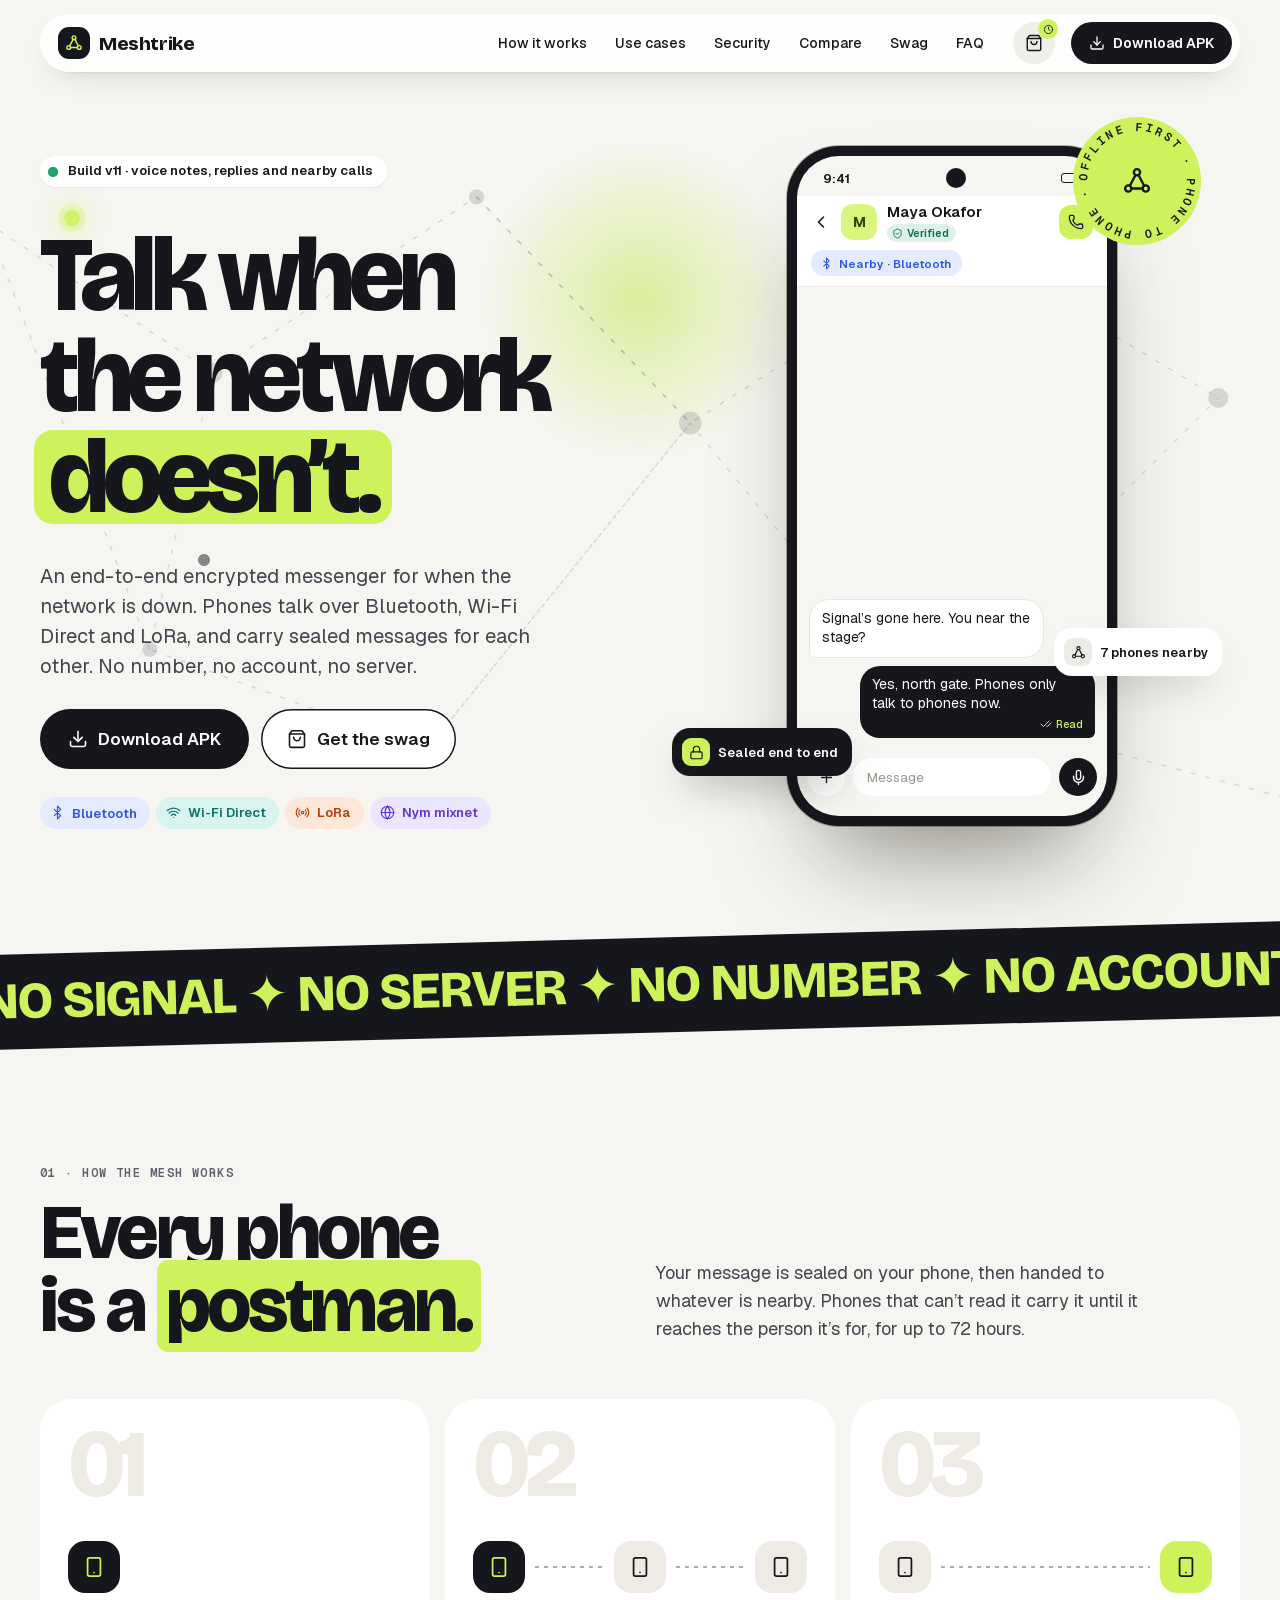
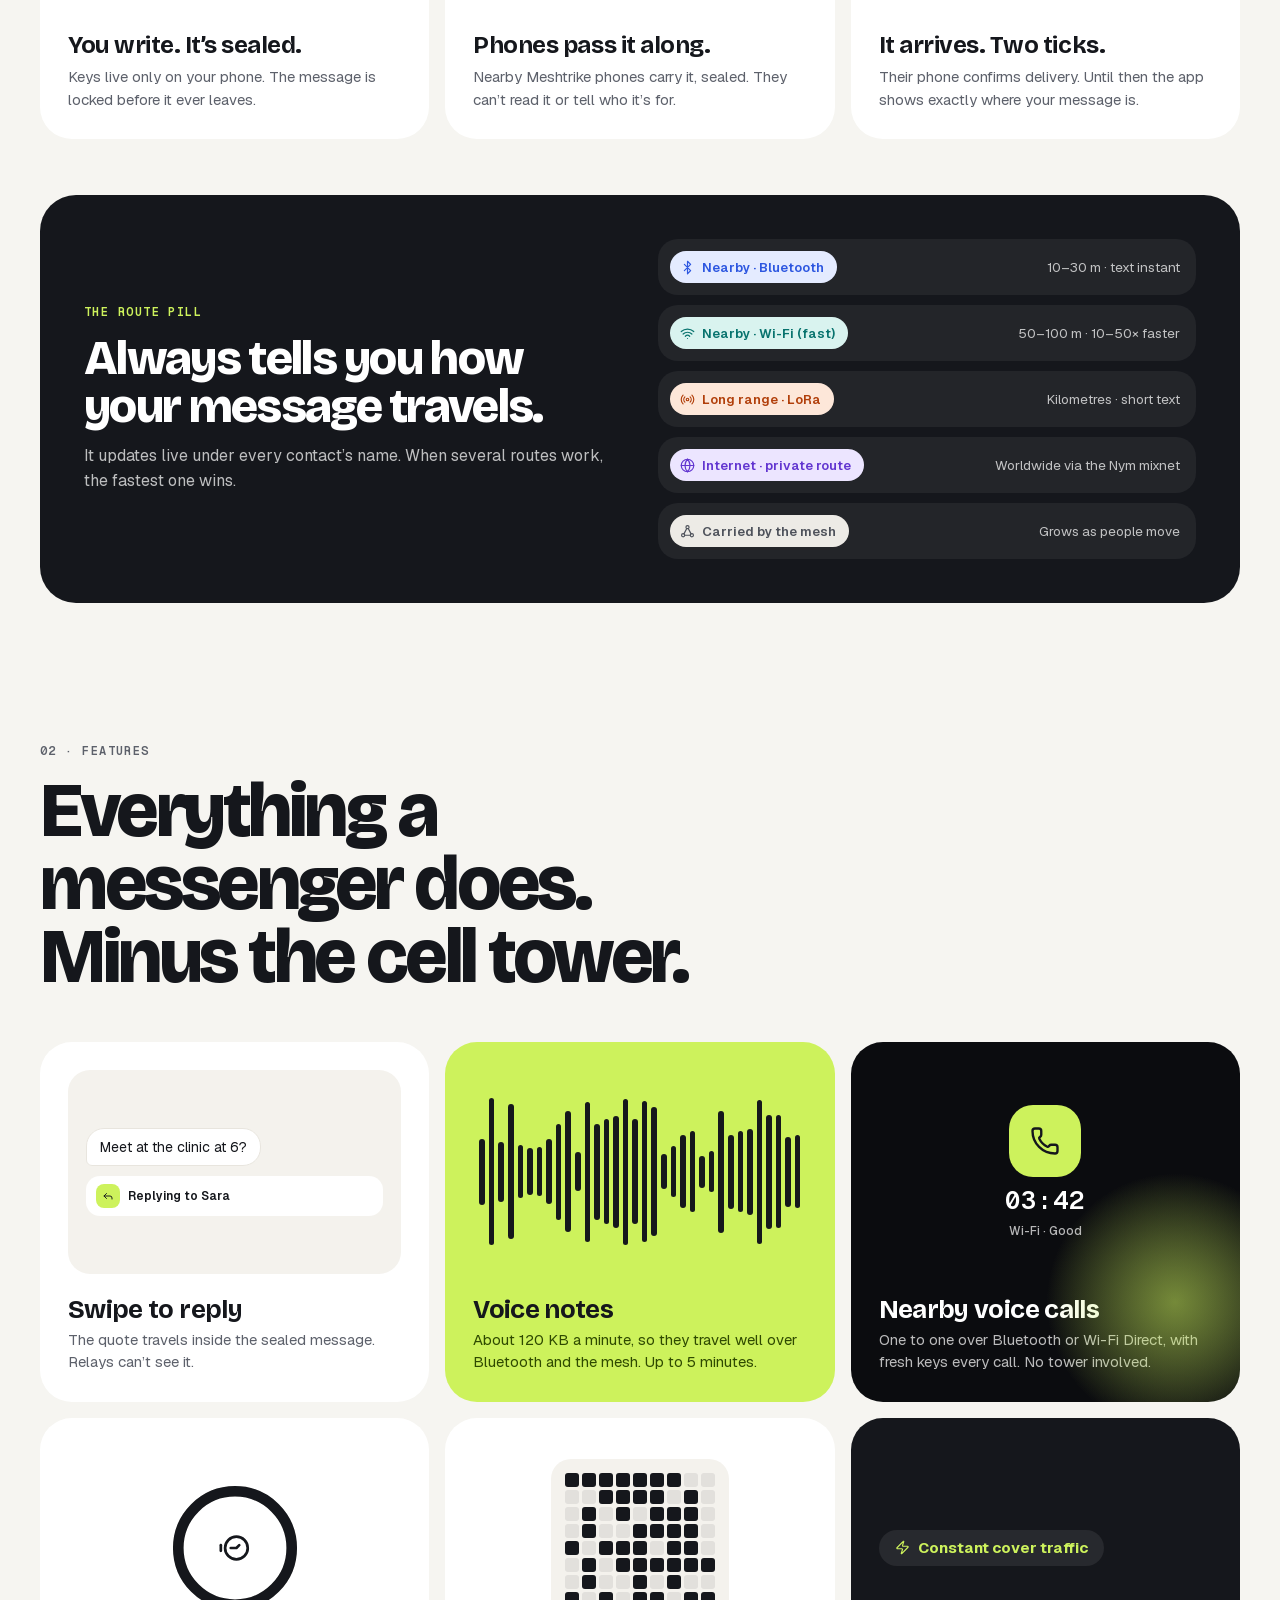
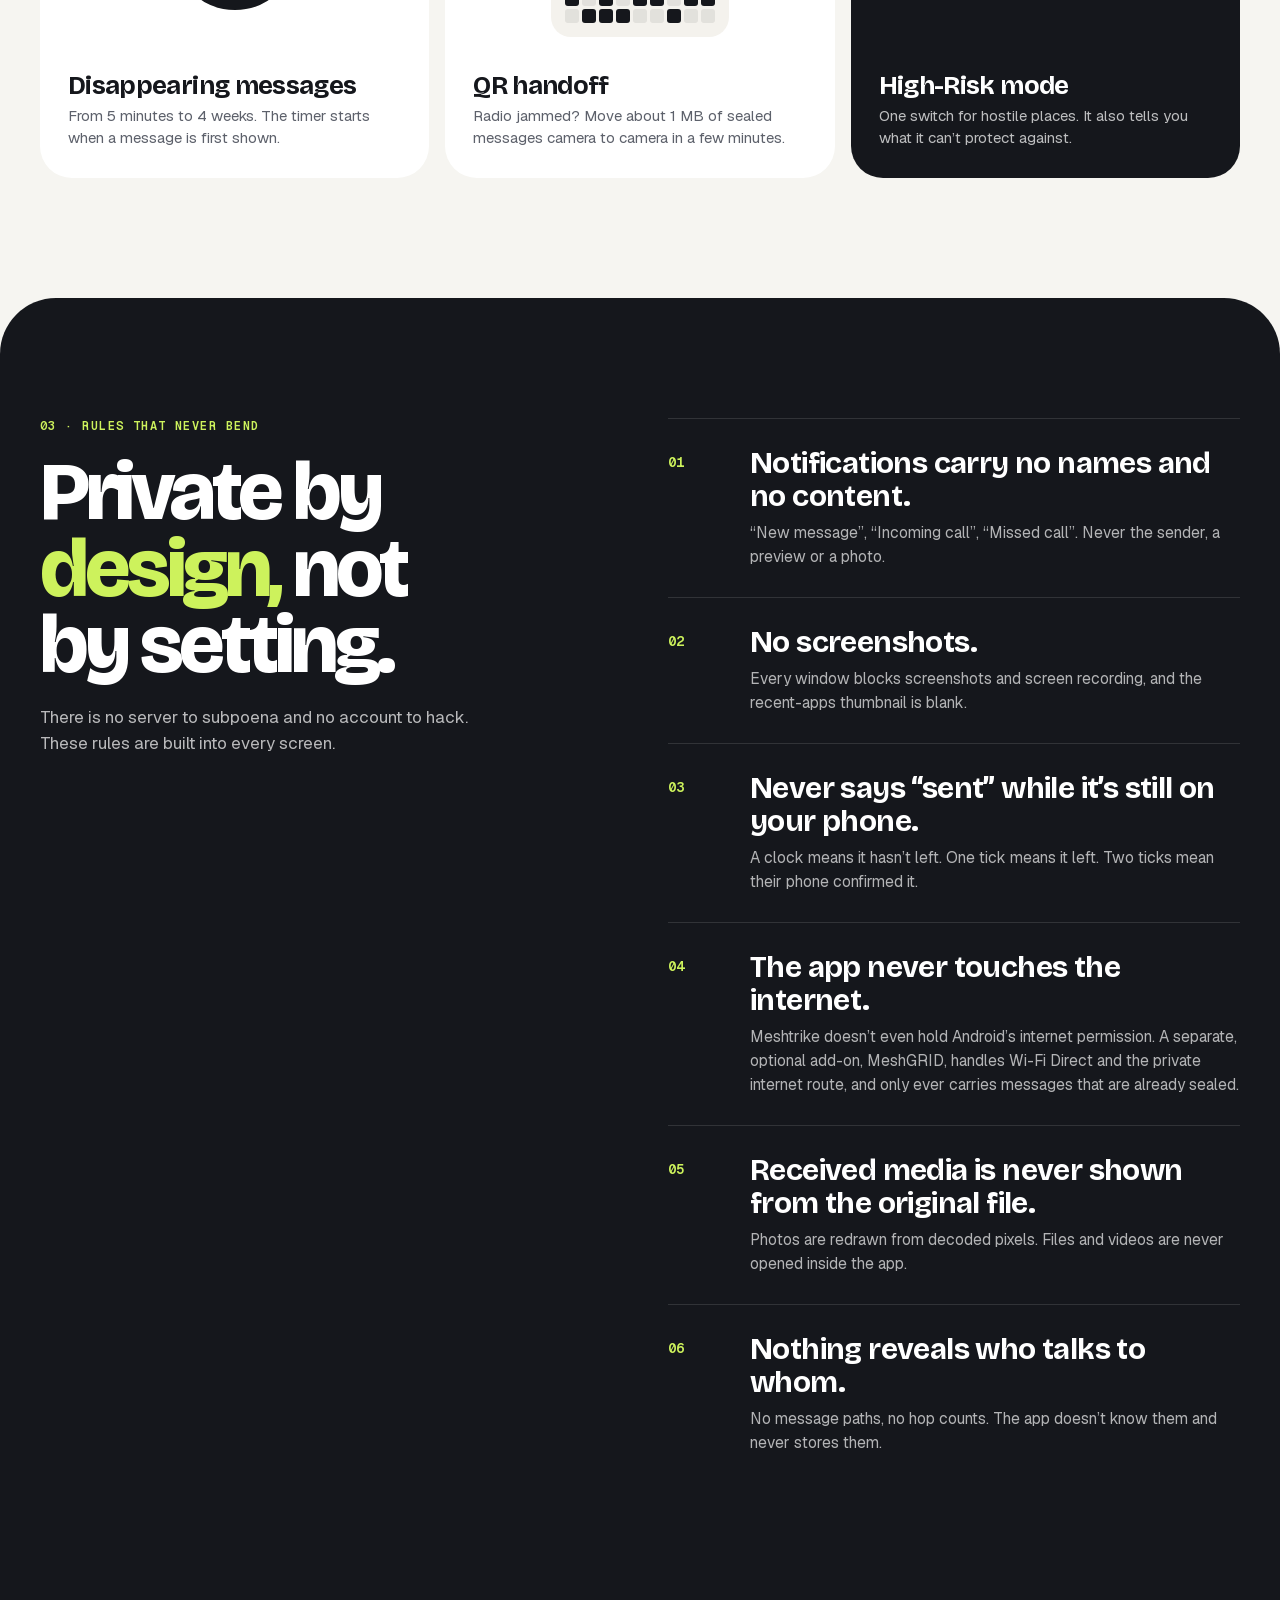
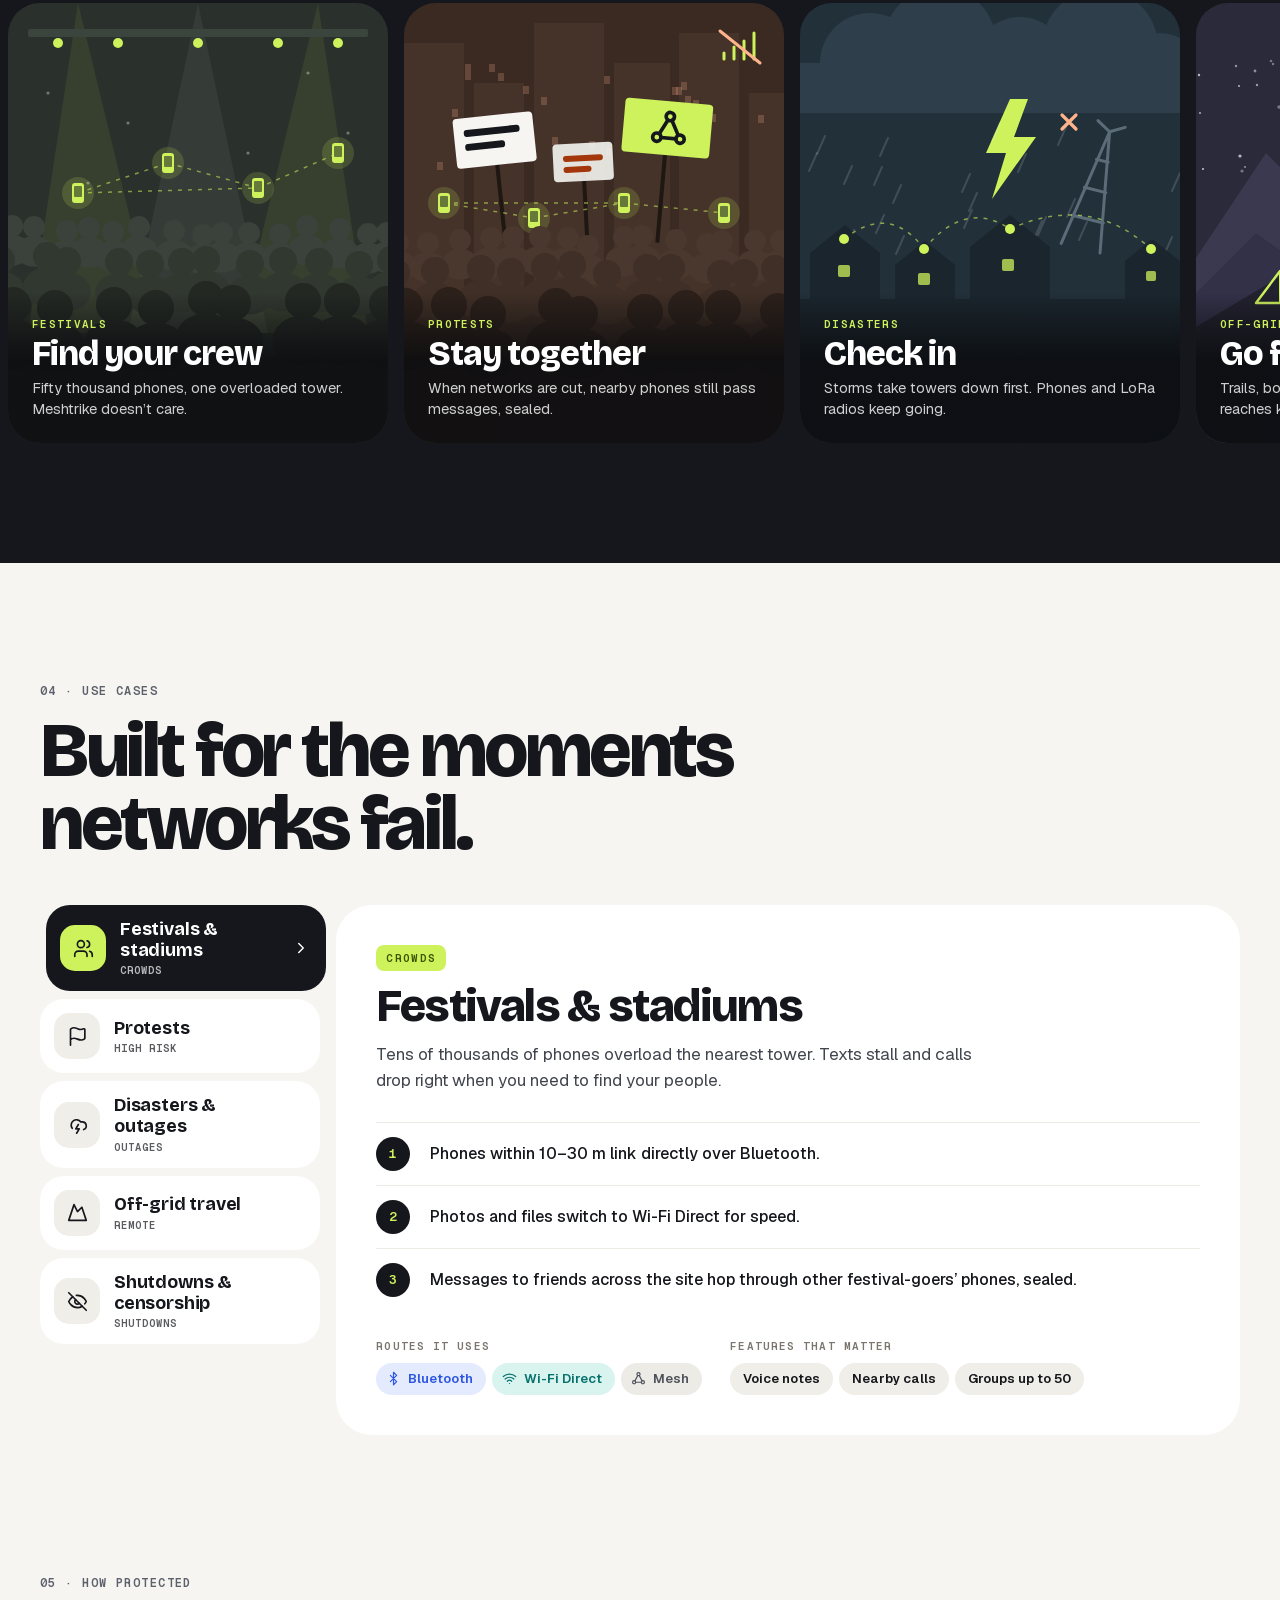
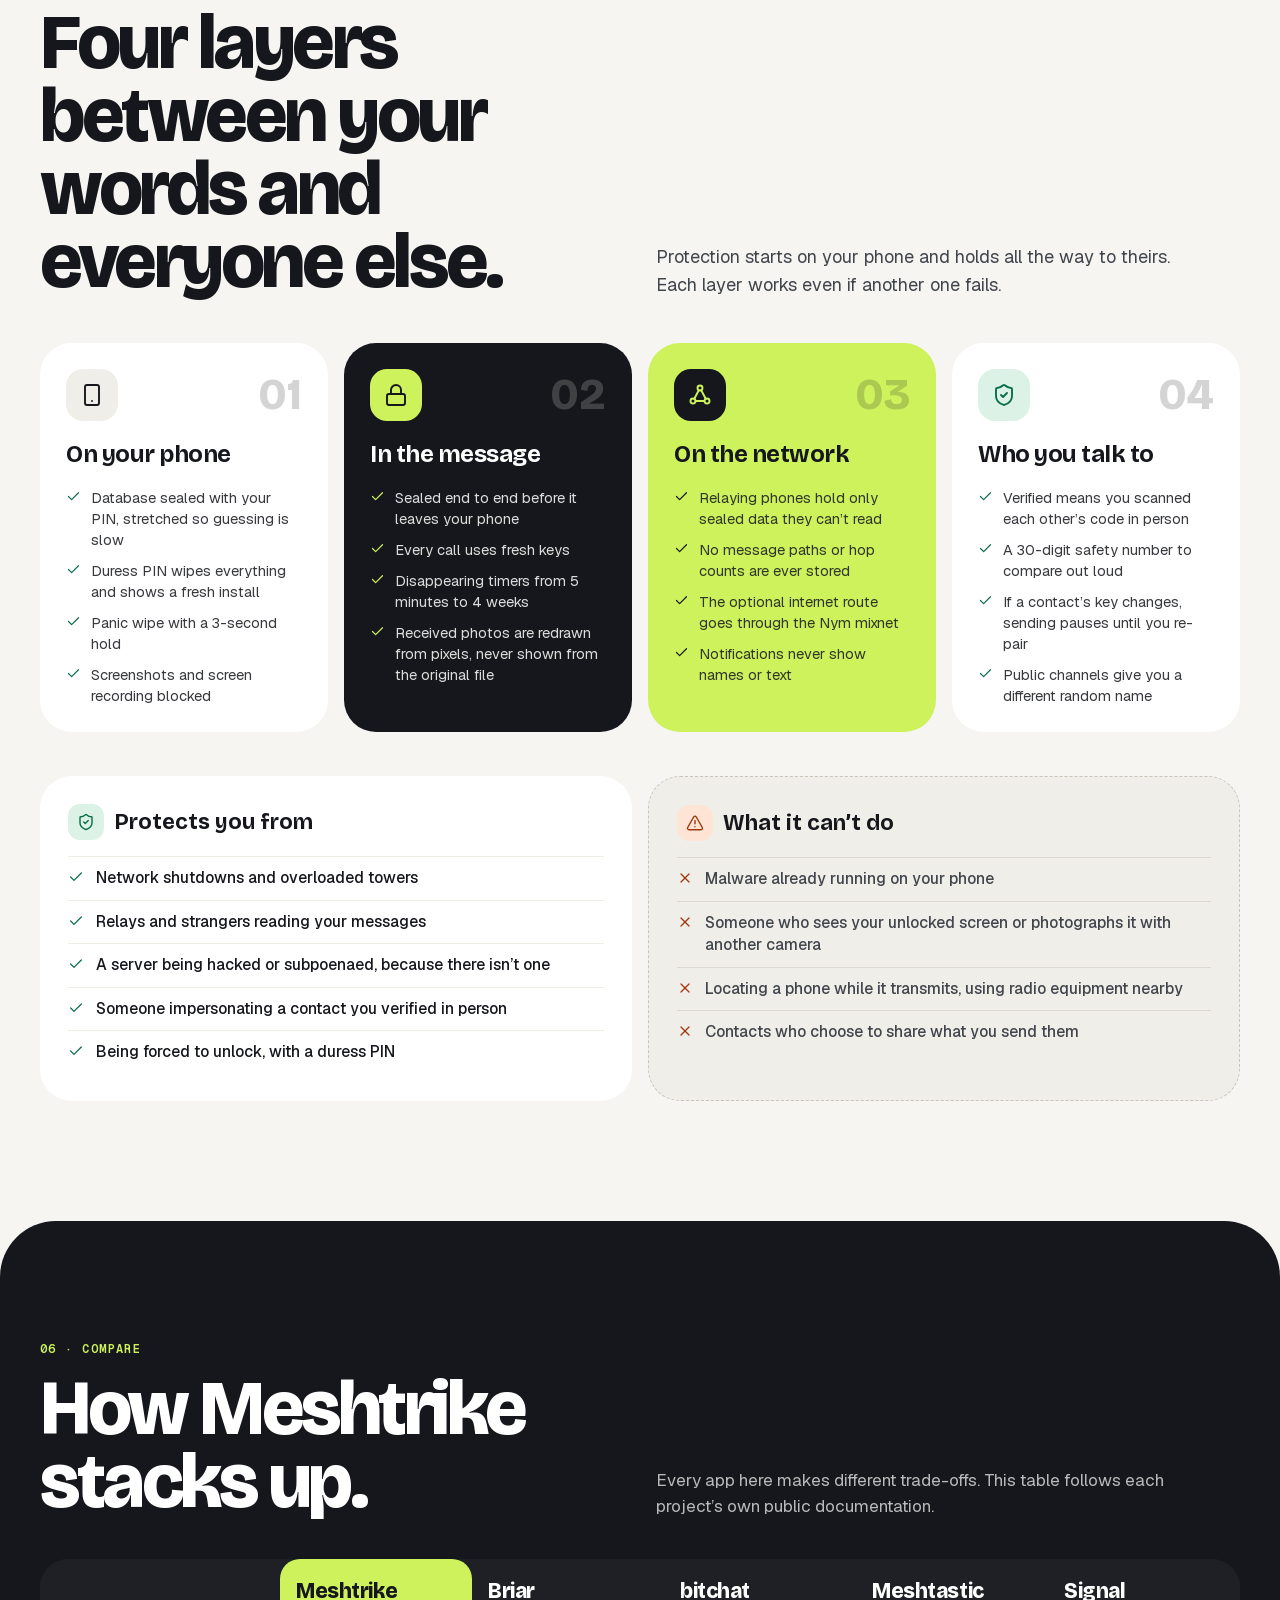
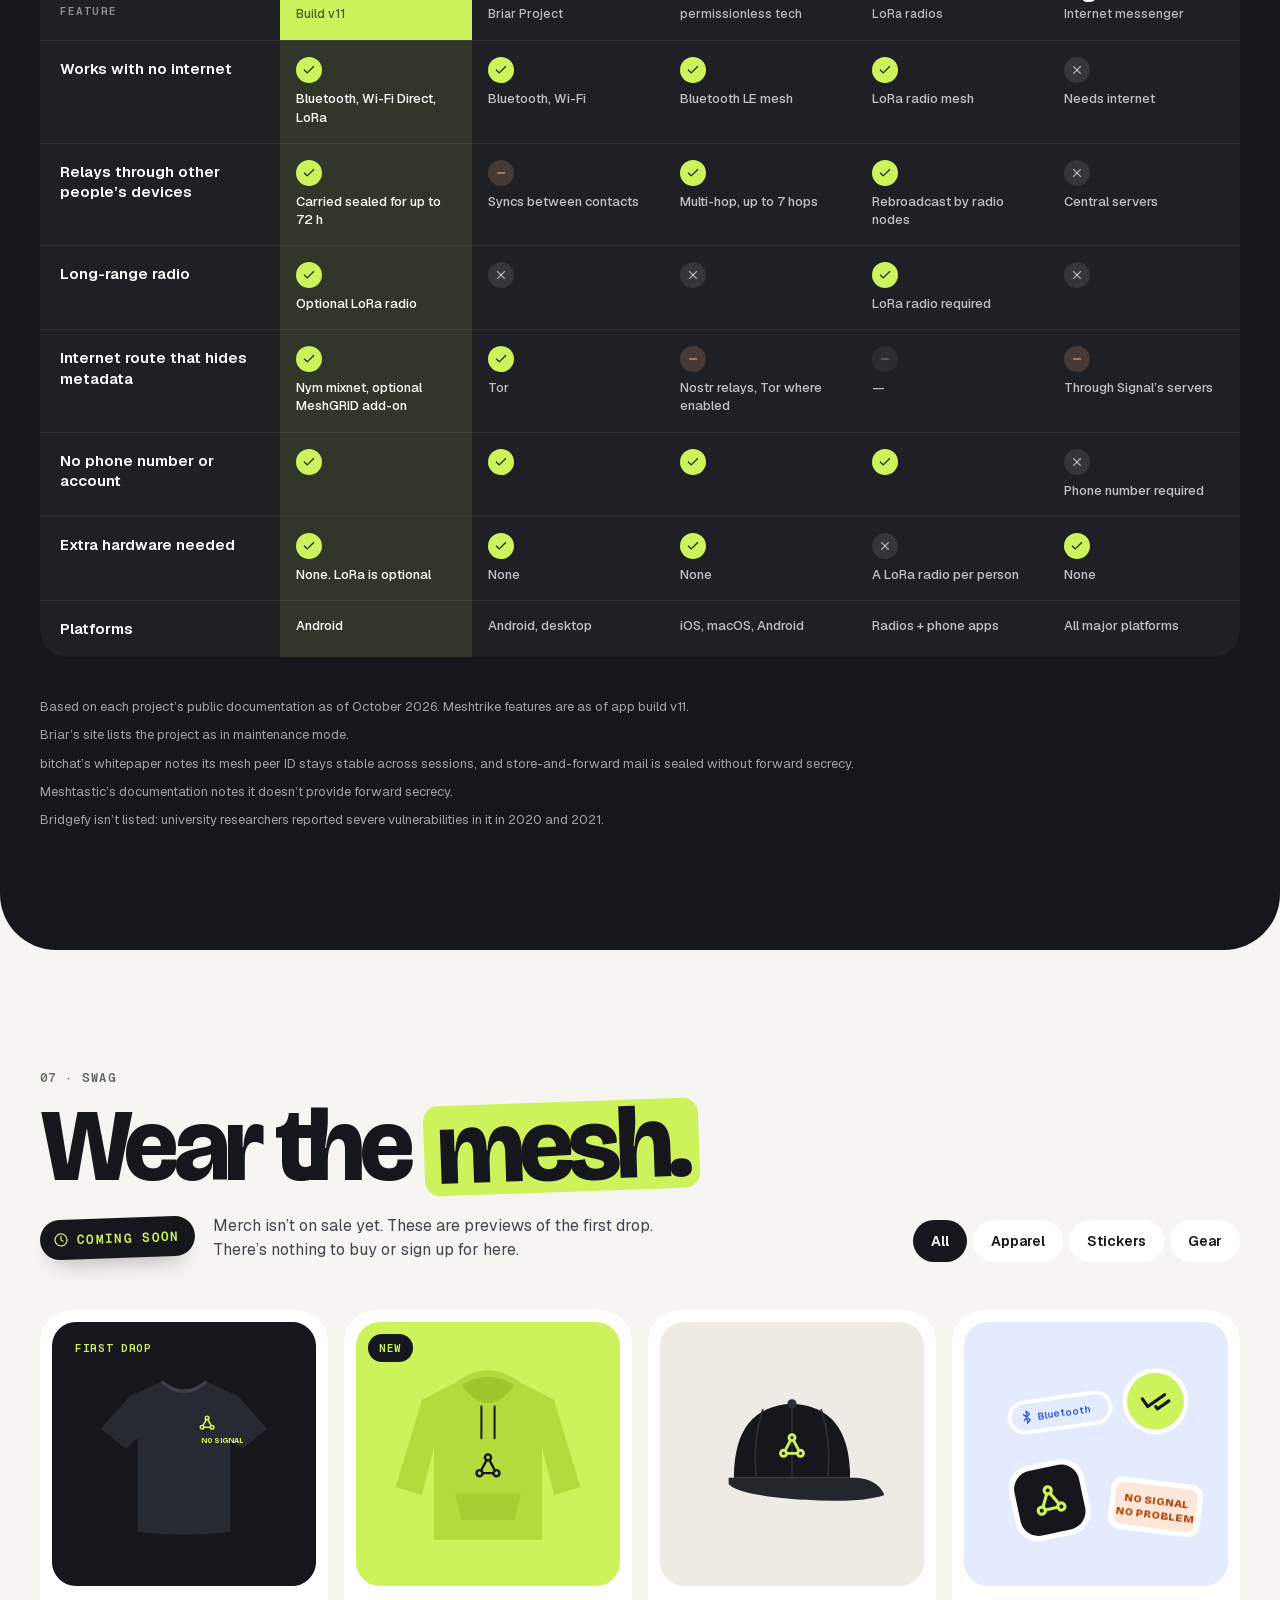
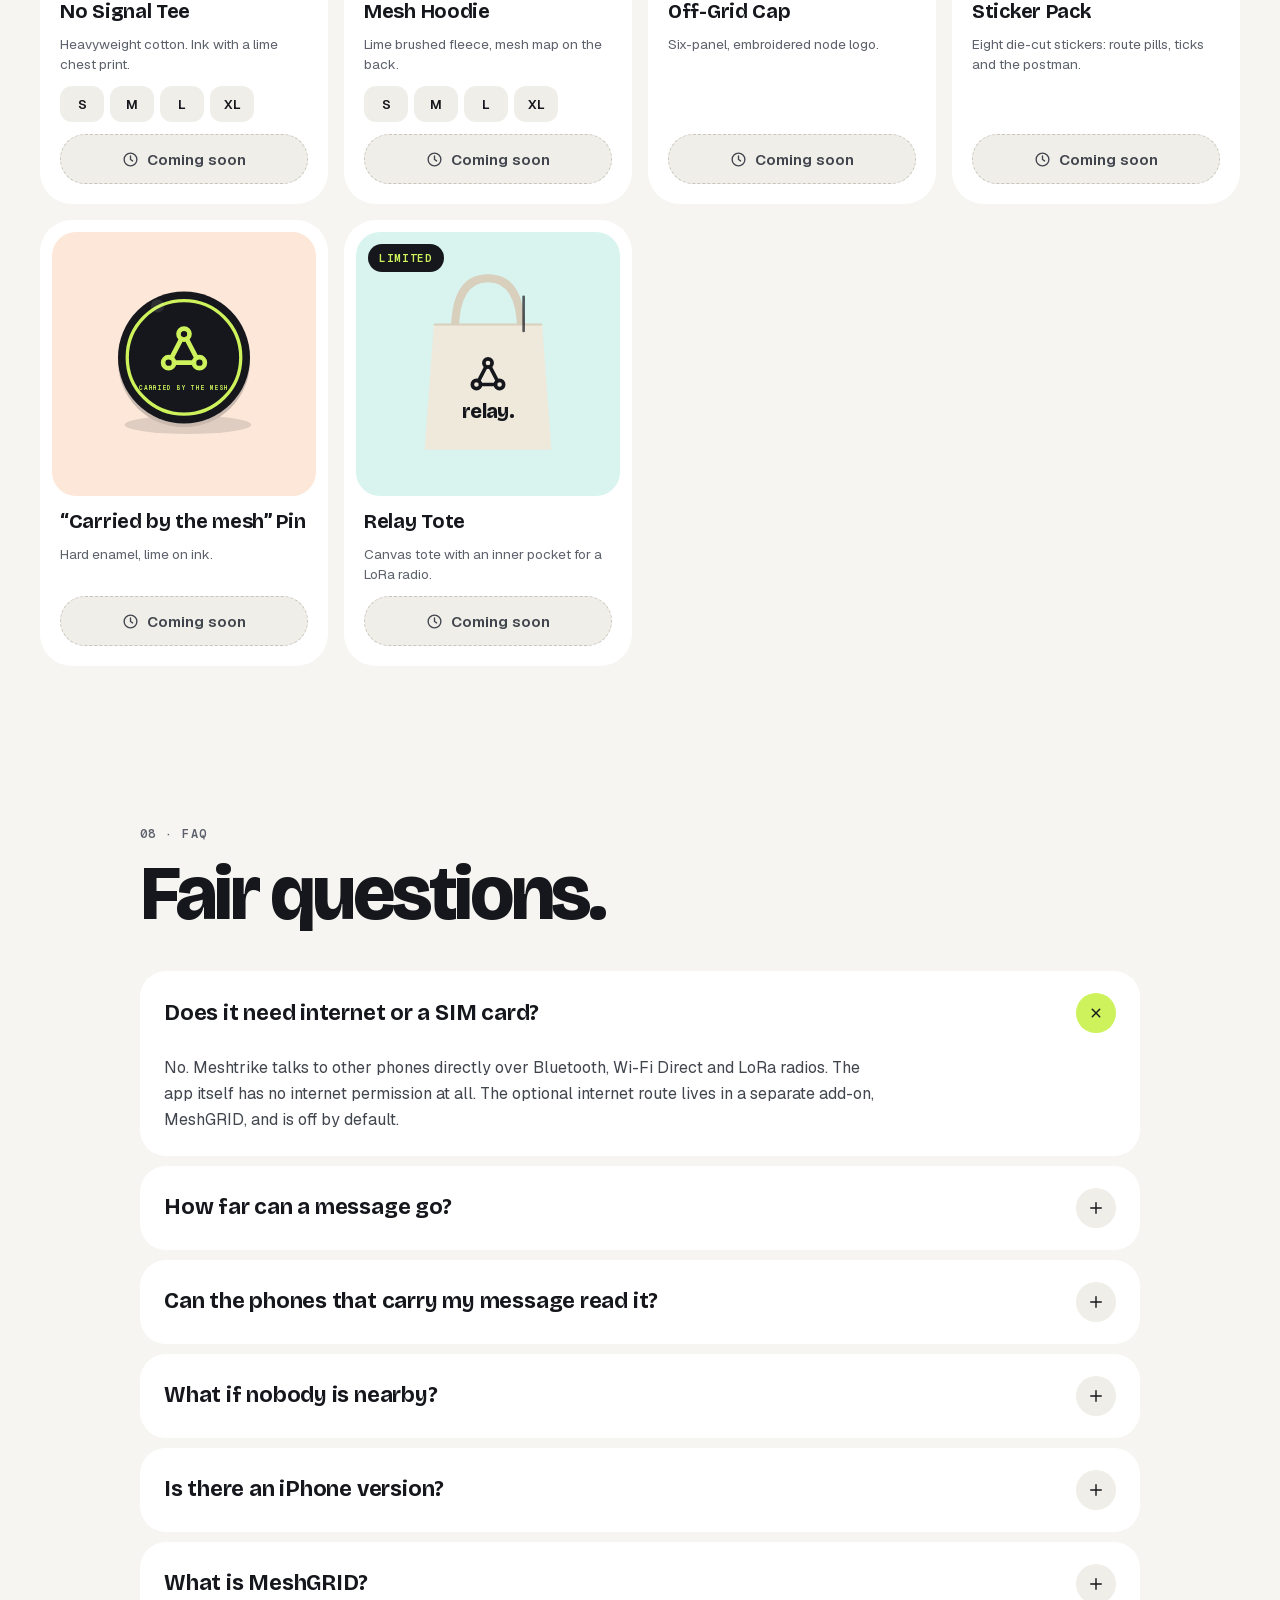
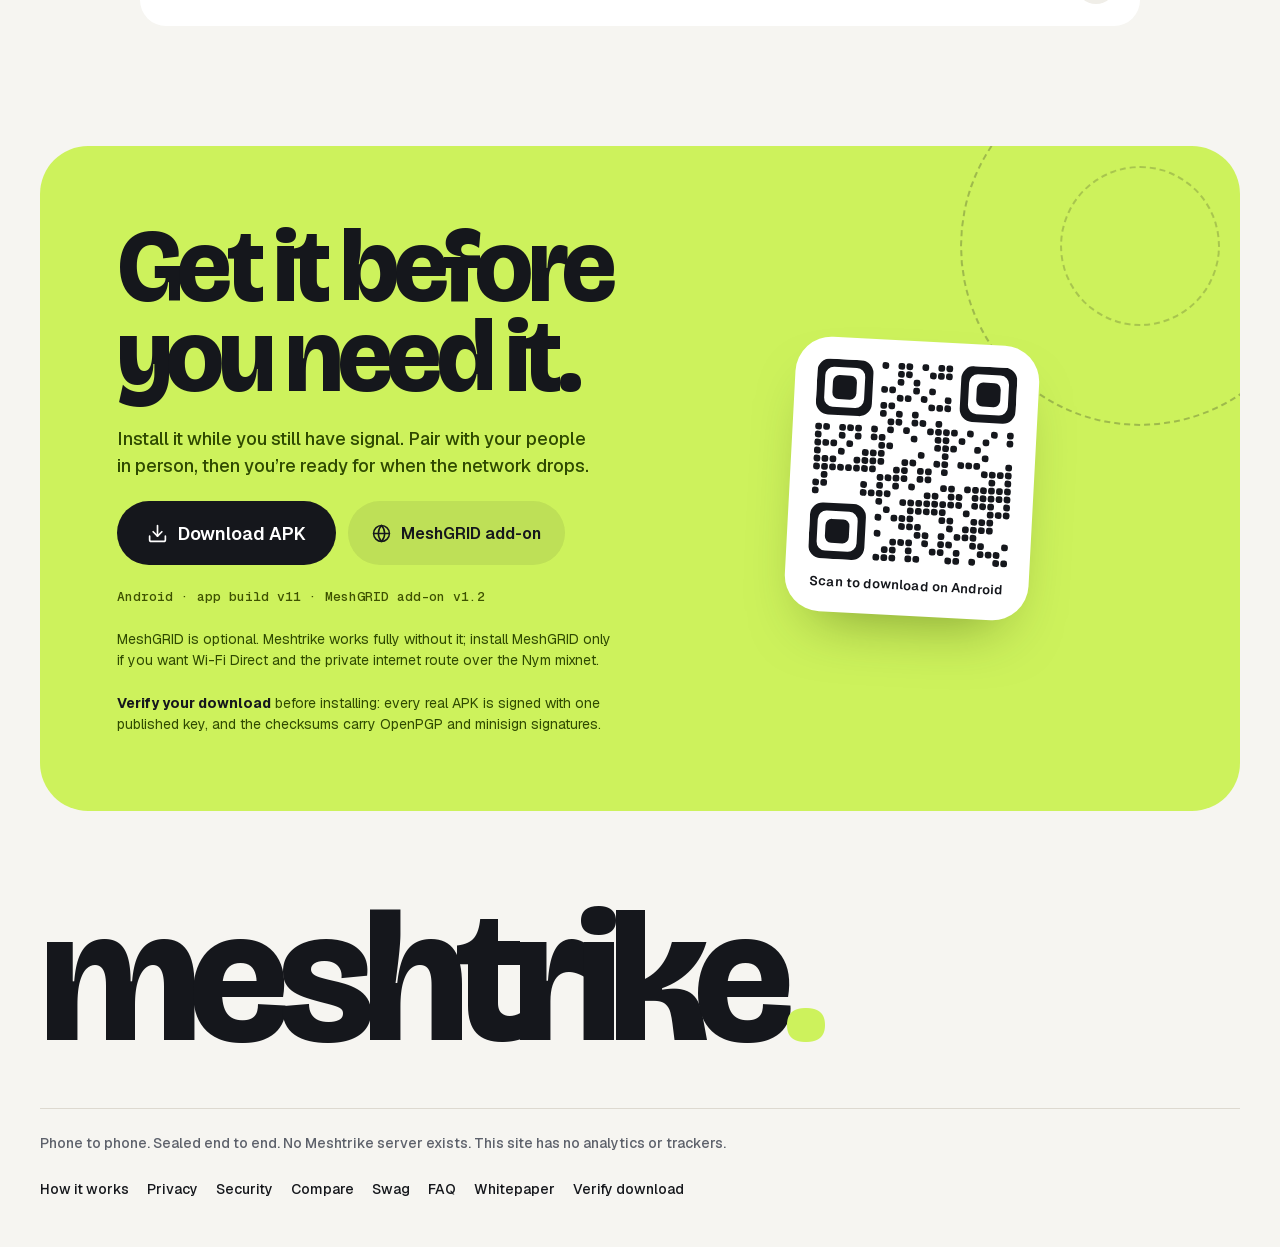
==== commit 89d53679: "Verify APKs in the browser; large screens; merch Coming soon" ====
--- a/index.html
+++ b/index.html
@@ -72,7 +72,7 @@
       <li><a href="#swag">Swag</a></li>
       <li><a href="#faq">FAQ</a></li>
     </ul>
-    <button class="cart-btn" type="button" aria-label="Open bag, 0 items" aria-haspopup="dialog" aria-controls="cart" data-open-cart><svg class="i" aria-hidden="true" focusable="false"><use href="#i-bag"/></svg><span class="cart-btn__n" hidden aria-hidden="true">0</span></button>
+    <button class="cart-btn" type="button" aria-label="Swag shop: coming soon" aria-haspopup="dialog" aria-controls="shop-soon" data-open-soon><svg class="i" aria-hidden="true" focusable="false"><use href="#i-bag"/></svg><span class="cart-btn__soon" aria-hidden="true"><svg class="i" aria-hidden="true" focusable="false"><use href="#i-clock"/></svg></span></button>
     <a class="nav__dl" href="#download"><svg class="i" aria-hidden="true" focusable="false"><use href="#i-download"/></svg><span><span class="nav__dl-word">Download </span>APK</span></a>
   </nav>
 </header>
@@ -219,7 +219,7 @@
 
 <section id="features" class="sec features" aria-labelledby="features-title">
   <div class="wrap stack features__inner">
-    <div class="sec-head" data-reveal style="max-width:820px">
+    <div class="sec-head features__head" data-reveal>
       <p class="eyebrow">02 · FEATURES</p>
       <h2 class="h2" id="features-title">Everything a messenger does. Minus the cell tower.</h2>
     </div>
@@ -817,8 +817,12 @@
       <div class="sec-head swag__title">
         <p class="eyebrow">07 · SWAG</p>
         <h2 class="h2 h2--swag" id="swag-title">Wear the <span class="tilted-hl">mesh.</span></h2>
-      </div>
-      <div class="cats" role="group" aria-label="Filter swag">
+        <div class="soon-row">
+          <p class="soon"><svg class="i" aria-hidden="true" focusable="false"><use href="#i-clock"/></svg>Coming soon</p>
+          <p class="soon-row__t">Merch isn’t on sale yet. These are previews of the first drop. There’s nothing to buy or sign up for here.</p>
+        </div>
+      </div>
+      <div class="cats" role="group" aria-label="Filter swag previews">
         <button class="cat" type="button" data-cat="All" aria-pressed="true">All</button>
         <button class="cat" type="button" data-cat="Apparel" aria-pressed="false">Apparel</button>
         <button class="cat" type="button" data-cat="Stickers" aria-pressed="false">Stickers</button>
@@ -826,22 +830,22 @@
       </div>
     </div>
     <ul class="products">
-      <li class="product tilt" data-reveal data-tilt data-id="tee" data-cat="Apparel" data-name="No Signal Tee" data-price="32" data-bg="#15171C">
+      <li class="product tilt" data-reveal data-tilt data-id="tee" data-cat="Apparel" data-name="No Signal Tee">
         <div class="product__img" style="--bg:#15171C">
           <!-- IMAGE: product photo of the No Signal Tee on a #15171C background, square 1:1, shown up to ~400x400 (supply 800x800). Replace the <svg class="slot"> with <img class="slot-img" src="..." alt="No Signal Tee"> -->
           <svg class="slot" viewBox="0 0 400 400" preserveAspectRatio="xMidYMid slice" role="img" aria-label="Illustration of the No Signal Tee"><path d="M118 112 L166 90 Q200 116 234 90 L282 112 L326 162 L288 192 L270 176 V318 Q200 326 130 318 V176 L112 192 L74 162 Z" fill="#262A32"/>
     <path d="M166 90 Q200 120 234 90" fill="none" stroke="#3A3F49" stroke-width="5"/>
     <use href="#i-mesh" x="222" y="140" width="26" height="26" fill="none" stroke="#CDF25C" stroke-width="2.2" stroke-linecap="round" stroke-linejoin="round"/><text x="226" y="184" font-family="'Bricolage Grotesque',sans-serif" font-weight="800" font-size="11" fill="#CDF25C" letter-spacing="-.2">NO SIGNAL</text></svg>
-          <span class="product__tag">BESTSELLER</span>
+          <span class="product__tag">FIRST DROP</span>
         </div>
         <div class="product__body">
-          <div class="product__row"><h3 class="product__name">No Signal Tee</h3><span class="product__price">$32</span></div>
+          <div class="product__row"><h3 class="product__name">No Signal Tee</h3></div>
           <p class="product__desc">Heavyweight cotton. Ink with a lime chest print.</p>
-          <div class="sizes" role="group" aria-label="Size for No Signal Tee"><button class="size" type="button" data-size="S" aria-pressed="false">S</button><button class="size" type="button" data-size="M" aria-pressed="true">M</button><button class="size" type="button" data-size="L" aria-pressed="false">L</button><button class="size" type="button" data-size="XL" aria-pressed="false">XL</button></div>
-          <button class="add" type="button" data-add><svg class="i add__plus" aria-hidden="true" focusable="false"><use href="#i-plus"/></svg><svg class="i add__check" aria-hidden="true" focusable="false"><use href="#i-check"/></svg><span>Add to bag</span></button>
-        </div>
-      </li>
-      <li class="product tilt" data-reveal data-tilt data-id="hoodie" data-cat="Apparel" data-name="Mesh Hoodie" data-price="68" data-bg="#CDF25C">
+          <ul class="sizes" aria-label="Planned sizes for No Signal Tee"><li class="size">S</li><li class="size">M</li><li class="size">L</li><li class="size">XL</li></ul>
+          <p class="add add--soon"><svg class="i" aria-hidden="true" focusable="false"><use href="#i-clock"/></svg><span>Coming soon</span></p>
+        </div>
+      </li>
+      <li class="product tilt" data-reveal data-tilt data-id="hoodie" data-cat="Apparel" data-name="Mesh Hoodie">
         <div class="product__img" style="--bg:#CDF25C">
           <!-- IMAGE: product photo of the Mesh Hoodie on a #CDF25C background, square 1:1, shown up to ~400x400 (supply 800x800). Replace the <svg class="slot"> with <img class="slot-img" src="..." alt="Mesh Hoodie"> -->
           <svg class="slot" viewBox="0 0 400 400" preserveAspectRatio="xMidYMid slice" role="img" aria-label="Illustration of the Mesh Hoodie"><path d="M150 92 Q200 54 250 92 L300 118 L340 250 L300 262 L282 190 V330 H118 V190 L100 262 L60 250 L100 118 Z" fill="#B4DA3E"/>
@@ -852,13 +856,13 @@
           <span class="product__tag">NEW</span>
         </div>
         <div class="product__body">
-          <div class="product__row"><h3 class="product__name">Mesh Hoodie</h3><span class="product__price">$68</span></div>
+          <div class="product__row"><h3 class="product__name">Mesh Hoodie</h3></div>
           <p class="product__desc">Lime brushed fleece, mesh map on the back.</p>
-          <div class="sizes" role="group" aria-label="Size for Mesh Hoodie"><button class="size" type="button" data-size="S" aria-pressed="false">S</button><button class="size" type="button" data-size="M" aria-pressed="true">M</button><button class="size" type="button" data-size="L" aria-pressed="false">L</button><button class="size" type="button" data-size="XL" aria-pressed="false">XL</button></div>
-          <button class="add" type="button" data-add><svg class="i add__plus" aria-hidden="true" focusable="false"><use href="#i-plus"/></svg><svg class="i add__check" aria-hidden="true" focusable="false"><use href="#i-check"/></svg><span>Add to bag</span></button>
-        </div>
-      </li>
-      <li class="product tilt" data-reveal data-tilt data-id="cap" data-cat="Apparel" data-name="Off-Grid Cap" data-price="28" data-bg="#EEEBE4">
+          <ul class="sizes" aria-label="Planned sizes for Mesh Hoodie"><li class="size">S</li><li class="size">M</li><li class="size">L</li><li class="size">XL</li></ul>
+          <p class="add add--soon"><svg class="i" aria-hidden="true" focusable="false"><use href="#i-clock"/></svg><span>Coming soon</span></p>
+        </div>
+      </li>
+      <li class="product tilt" data-reveal data-tilt data-id="cap" data-cat="Apparel" data-name="Off-Grid Cap">
         <div class="product__img" style="--bg:#EEEBE4">
           <!-- IMAGE: product photo of the Off-Grid Cap on a #EEEBE4 background, square 1:1, shown up to ~400x400 (supply 800x800). Replace the <svg class="slot"> with <img class="slot-img" src="..." alt="Off-Grid Cap"> -->
           <svg class="slot" viewBox="0 0 400 400" preserveAspectRatio="xMidYMid slice" role="img" aria-label="Illustration of the Off-Grid Cap"><path d="M112 236 Q112 128 200 124 Q288 128 288 236 Z" fill="#15171C"/>
@@ -869,13 +873,13 @@
           
         </div>
         <div class="product__body">
-          <div class="product__row"><h3 class="product__name">Off-Grid Cap</h3><span class="product__price">$28</span></div>
+          <div class="product__row"><h3 class="product__name">Off-Grid Cap</h3></div>
           <p class="product__desc">Six-panel, embroidered node logo.</p>
           
-          <button class="add" type="button" data-add><svg class="i add__plus" aria-hidden="true" focusable="false"><use href="#i-plus"/></svg><svg class="i add__check" aria-hidden="true" focusable="false"><use href="#i-check"/></svg><span>Add to bag</span></button>
-        </div>
-      </li>
-      <li class="product tilt" data-reveal data-tilt data-id="stickers" data-cat="Stickers" data-name="Sticker Pack" data-price="9" data-bg="#E4EBFF">
+          <p class="add add--soon"><svg class="i" aria-hidden="true" focusable="false"><use href="#i-clock"/></svg><span>Coming soon</span></p>
+        </div>
+      </li>
+      <li class="product tilt" data-reveal data-tilt data-id="stickers" data-cat="Stickers" data-name="Sticker Pack">
         <div class="product__img" style="--bg:#E4EBFF">
           <!-- IMAGE: product photo of the Sticker Pack on a #E4EBFF background, square 1:1, shown up to ~400x400 (supply 800x800). Replace the <svg class="slot"> with <img class="slot-img" src="..." alt="Sticker Pack"> -->
           <svg class="slot" viewBox="0 0 400 400" preserveAspectRatio="xMidYMid slice" role="img" aria-label="Illustration of the Sticker Pack"><g transform="rotate(-8 140 140)"><rect x="66" y="112" width="160" height="52" rx="26" fill="#fff"/><rect x="72" y="118" width="148" height="40" rx="20" fill="#E4EBFF"/><use href="#i-bt" x="84" y="127" width="22" height="22" fill="none" stroke="#2D57E0" stroke-width="2.2" stroke-linecap="round" stroke-linejoin="round"/><text x="112" y="144" font-family="Geist,sans-serif" font-weight="600" font-size="15" fill="#2D57E0">Bluetooth</text></g>
@@ -885,13 +889,13 @@
           
         </div>
         <div class="product__body">
-          <div class="product__row"><h3 class="product__name">Sticker Pack</h3><span class="product__price">$9</span></div>
+          <div class="product__row"><h3 class="product__name">Sticker Pack</h3></div>
           <p class="product__desc">Eight die-cut stickers: route pills, ticks and the postman.</p>
           
-          <button class="add" type="button" data-add><svg class="i add__plus" aria-hidden="true" focusable="false"><use href="#i-plus"/></svg><svg class="i add__check" aria-hidden="true" focusable="false"><use href="#i-check"/></svg><span>Add to bag</span></button>
-        </div>
-      </li>
-      <li class="product tilt" data-reveal data-tilt data-id="pin" data-cat="Stickers" data-name="“Carried by the mesh” Pin" data-price="12" data-bg="#FDE7D9">
+          <p class="add add--soon"><svg class="i" aria-hidden="true" focusable="false"><use href="#i-clock"/></svg><span>Coming soon</span></p>
+        </div>
+      </li>
+      <li class="product tilt" data-reveal data-tilt data-id="pin" data-cat="Stickers" data-name="“Carried by the mesh” Pin">
         <div class="product__img" style="--bg:#FDE7D9">
           <!-- IMAGE: product photo of the “Carried by the mesh” Pin on a #FDE7D9 background, square 1:1, shown up to ~400x400 (supply 800x800). Replace the <svg class="slot"> with <img class="slot-img" src="..." alt="“Carried by the mesh” Pin"> -->
           <svg class="slot" viewBox="0 0 400 400" preserveAspectRatio="xMidYMid slice" role="img" aria-label="Illustration of the “Carried by the mesh” Pin"><ellipse cx="206" cy="292" rx="96" ry="14" fill="#15171C" fill-opacity=".12"/>
@@ -903,13 +907,13 @@
           
         </div>
         <div class="product__body">
-          <div class="product__row"><h3 class="product__name">“Carried by the mesh” Pin</h3><span class="product__price">$12</span></div>
+          <div class="product__row"><h3 class="product__name">“Carried by the mesh” Pin</h3></div>
           <p class="product__desc">Hard enamel, lime on ink.</p>
           
-          <button class="add" type="button" data-add><svg class="i add__plus" aria-hidden="true" focusable="false"><use href="#i-plus"/></svg><svg class="i add__check" aria-hidden="true" focusable="false"><use href="#i-check"/></svg><span>Add to bag</span></button>
-        </div>
-      </li>
-      <li class="product tilt" data-reveal data-tilt data-id="tote" data-cat="Gear" data-name="Relay Tote" data-price="24" data-bg="#D9F3EF">
+          <p class="add add--soon"><svg class="i" aria-hidden="true" focusable="false"><use href="#i-clock"/></svg><span>Coming soon</span></p>
+        </div>
+      </li>
+      <li class="product tilt" data-reveal data-tilt data-id="tote" data-cat="Gear" data-name="Relay Tote">
         <div class="product__img" style="--bg:#D9F3EF">
           <!-- IMAGE: product photo of the Relay Tote on a #D9F3EF background, square 1:1, shown up to ~400x400 (supply 800x800). Replace the <svg class="slot"> with <img class="slot-img" src="..." alt="Relay Tote"> -->
           <svg class="slot" viewBox="0 0 400 400" preserveAspectRatio="xMidYMid slice" role="img" aria-label="Illustration of the Relay Tote"><path d="M150 150 Q150 70 200 70 Q250 70 250 150" fill="none" stroke="#D8CFBD" stroke-width="12" stroke-linecap="round"/>
@@ -921,10 +925,10 @@
           <span class="product__tag">LIMITED</span>
         </div>
         <div class="product__body">
-          <div class="product__row"><h3 class="product__name">Relay Tote</h3><span class="product__price">$24</span></div>
+          <div class="product__row"><h3 class="product__name">Relay Tote</h3></div>
           <p class="product__desc">Canvas tote with an inner pocket for a LoRa radio.</p>
           
-          <button class="add" type="button" data-add><svg class="i add__plus" aria-hidden="true" focusable="false"><use href="#i-plus"/></svg><svg class="i add__check" aria-hidden="true" focusable="false"><use href="#i-check"/></svg><span>Add to bag</span></button>
+          <p class="add add--soon"><svg class="i" aria-hidden="true" focusable="false"><use href="#i-clock"/></svg><span>Coming soon</span></p>
         </div>
       </li>
     </ul>
@@ -1007,16 +1011,14 @@
   </div>
 </footer>
 
-<div class="drawer" id="cart">
-  <div class="drawer__scrim" data-close-cart></div>
-  <aside class="drawer__panel" role="dialog" aria-modal="true" aria-labelledby="cart-title">
-    <div class="drawer__hd"><h2 class="drawer__t" id="cart-title">Your bag</h2><button class="icon-btn" type="button" aria-label="Close bag" data-close-cart><svg class="i" aria-hidden="true" focusable="false"><use href="#i-x"/></svg></button></div>
-    <div class="drawer__body" data-cart-body>
-      <div class="empty" data-cart-empty><span class="empty__ic"><svg class="i" aria-hidden="true" focusable="false"><use href="#i-bag"/></svg></span><span class="empty__t">Nothing in here yet</span><span class="empty__d">The mesh is waiting.</span></div>
-    </div>
-    <div class="drawer__ft">
-      <div class="drawer__sum"><span>Subtotal</span><span data-subtotal>$0</span></div>
-      <button class="checkout" type="button" data-checkout>Checkout</button>
+<div class="drawer drawer--soon" id="shop-soon">
+  <div class="drawer__scrim" data-close-soon></div>
+  <aside class="drawer__panel" role="dialog" aria-modal="true" aria-labelledby="soon-title" aria-describedby="soon-desc">
+    <div class="drawer__hd"><h2 class="drawer__t" id="soon-title">Merch is coming soon</h2><button class="icon-btn" type="button" aria-label="Close" data-close-soon><svg class="i" aria-hidden="true" focusable="false"><use href="#i-x"/></svg></button></div>
+    <div class="soon-msg">
+      <span class="empty__ic"><svg class="i" aria-hidden="true" focusable="false"><use href="#i-bag"/></svg></span>
+      <p class="soon-msg__d" id="soon-desc">The Meshtrike shop isn’t open yet, so there’s no bag or checkout. You can preview the first drop on this page.</p>
+      <a class="btn btn--ink soon-msg__go" href="#swag" data-soon-go>Preview the swag<svg class="i" aria-hidden="true" focusable="false"><use href="#i-right"/></svg></a>
     </div>
   </aside>
 </div>
--- a/css/style.css
+++ b/css/style.css
@@ -19,6 +19,9 @@
   --gutter:clamp(16px,4vw,40px);
   --ease:cubic-bezier(.2,.8,.2,1);
   --focus:#15171C;
+  --max:1240px; /* content width; grows on large screens */
+  --u:1px;      /* type/spacing unit; scales with clamp() on large screens */
+  --z:1;        /* zoom for fixed-pixel illustrations on large screens */
 }
 
 *{box-sizing:border-box}
@@ -63,12 +66,11 @@
 @keyframes ticker{0%,18%{transform:translateY(0)}20%,38%{transform:translateY(-36px)}40%,58%{transform:translateY(-72px)}60%,78%{transform:translateY(-108px)}80%,98%{transform:translateY(-144px)}100%{transform:translateY(-180px)}}
 @keyframes pop{0%{transform:scale(.6);opacity:0}60%{transform:scale(1.08);opacity:1}100%{transform:scale(1)}}
 @keyframes wiggle{0%,100%{transform:rotate(-6deg)}50%{transform:rotate(6deg)}}
-@keyframes bump{0%{transform:scale(1)}40%{transform:scale(1.35)}100%{transform:scale(1)}}
 @keyframes dots{0%,80%,100%{opacity:.2}40%{opacity:1}}
 
 /* ---------- Shared ---------- */
 .page{position:relative;min-height:100vh;overflow-x:clip}
-.wrap{max-width:1240px;margin:0 auto}
+.wrap{max-width:var(--max);margin:0 auto}
 .sec{position:relative;z-index:1;padding-left:var(--gutter);padding-right:var(--gutter)}
 .stack{display:flex;flex-direction:column}
 .eyebrow{font:600 12px var(--mono);letter-spacing:.12em;color:var(--text-3);margin:0}
@@ -104,7 +106,7 @@
 
 /* ---------- Header ---------- */
 .hdr{position:sticky;top:0;z-index:50;padding:14px var(--gutter)}
-.nav{max-width:1240px;margin:0 auto;display:flex;align-items:center;gap:16px;background:rgba(255,255,255,.82);-webkit-backdrop-filter:blur(14px);backdrop-filter:blur(14px);border-radius:99px;padding:8px 8px 8px 18px;box-shadow:0 1px 0 rgba(0,0,0,.04),0 12px 30px -18px rgba(30,28,20,.3)}
+.nav{max-width:var(--max);margin:0 auto;display:flex;align-items:center;gap:16px;background:rgba(255,255,255,.82);-webkit-backdrop-filter:blur(14px);backdrop-filter:blur(14px);border-radius:99px;padding:8px 8px 8px 18px;box-shadow:0 1px 0 rgba(0,0,0,.04),0 12px 30px -18px rgba(30,28,20,.3)}
 .logo{display:flex;align-items:center;gap:9px;font:800 19px/1 var(--display);letter-spacing:-.02em;flex:none}
 .logo__mark{width:32px;height:32px;border-radius:11px;background:var(--ink);color:var(--lime);display:grid;place-items:center;font-size:18px}
 .nav__spacer{flex:1}
@@ -113,8 +115,7 @@
 .nav__links a{display:block;padding:9px 13px;border-radius:99px;font:500 14px var(--sans);white-space:nowrap}
 .nav__links a:hover{background:var(--sand);color:var(--ink)}
 .cart-btn{position:relative;width:42px;height:42px;border:0;border-radius:50%;background:var(--sand);display:grid;place-items:center;font-size:18px;flex:none}
-.cart-btn__n{position:absolute;top:-3px;right:-3px;min-width:20px;height:20px;border-radius:99px;background:var(--lime);font:700 11px/20px var(--sans);text-align:center;padding:0 5px;color:var(--ink)}
-.cart-btn__n.bump{animation:bump .4s}
+.cart-btn__soon{position:absolute;top:-3px;right:-3px;width:20px;height:20px;border-radius:50%;background:var(--lime);color:var(--ink);display:grid;place-items:center;font-size:11px}
 .nav__dl{height:42px;padding:0 18px;border-radius:99px;background:var(--ink);color:#fff;display:flex;align-items:center;gap:8px;font:600 14px var(--sans);flex:none;white-space:nowrap}
 .nav__dl:hover{color:var(--lime)}
 .nav__dl .i{font-size:16px}
@@ -137,15 +138,18 @@
 .traveler{position:absolute;left:0;top:0;border-radius:50%;z-index:-1;animation:travel 6s cubic-bezier(.6,0,.4,1) infinite}
 .traveler--lime{width:16px;height:16px;margin:-8px 0 0 -8px;background:var(--lime);box-shadow:0 0 0 6px rgba(205,242,92,.35),0 0 24px 4px rgba(205,242,92,.6);offset-path:path('M80 140 L260 260 L470 120 L640 300 L860 160 L1060 280');opacity:.9}
 .traveler--ink{width:12px;height:12px;margin:-6px 0 0 -6px;background:var(--ink);offset-path:path('M210 480 L430 560 L640 300 L820 520 L1120 600');animation-duration:7.5s;animation-delay:1.5s;opacity:.5}
-.hero__grid{max-width:1240px;margin:0 auto;display:grid;grid-template-columns:repeat(auto-fit,minmax(min(100%,460px),1fr));gap:48px;align-items:center}
+.hero__grid{max-width:var(--max);margin:0 auto;display:grid;grid-template-columns:repeat(auto-fit,minmax(min(100%,460px),1fr));gap:48px;align-items:center}
 .hero__copy{display:flex;flex-direction:column;gap:28px;min-width:0}
 .badge{display:flex;align-items:center;gap:10px;width:fit-content;max-width:100%;padding:7px 14px 7px 8px;border-radius:99px;background:#fff;font:600 13px/1.3 var(--sans);box-shadow:0 1px 2px rgba(0,0,0,.06);animation:fadeUp .6s .1s both}
 .live{position:relative;width:10px;height:10px;display:block;flex:none}
 .live::before,.live::after{content:"";position:absolute;inset:0;border-radius:50%;background:#22A36B}
 .live::after{animation:breathe 1.8s infinite}
 .h1{margin:0;font:800 clamp(56px,8.2vw,116px)/.9 var(--display);letter-spacing:-.055em}
-.h1__line{display:block;overflow:hidden;padding-bottom:.06em}
-.h1__line:last-child{padding-bottom:.08em}
+/* Each line clips the rise-in animation. The padding gives the glyph box and the lime highlight room
+   inside the clip (Bricolage's ascent+descent is taller than the .9 line-height); the negative margin
+   keeps the visual line spacing the same. */
+.h1__line{display:block;overflow:hidden;padding:0 .14em .2em;margin:0 -.14em -.14em}
+.h1__line:last-child{padding-bottom:.22em;margin-bottom:-.14em}
 .h1__in{display:block;animation:riseIn .9s var(--ease) both}
 .h1__in--hl{display:inline-block;background:var(--lime);padding:0 .14em;border-radius:.18em;margin-left:-.06em}
 .hero__lead{margin:0;max-width:520px;font:400 clamp(17px,1.6vw,20px)/1.5 var(--sans);color:var(--text-2);text-wrap:pretty;animation:fadeUp .7s .6s both}
@@ -235,6 +239,7 @@
 .features{padding-top:40px;padding-bottom:120px}
 .features__inner{gap:48px}
 .sec-head{display:flex;flex-direction:column;gap:16px}
+.features__head{max-width:820px}
 .feat-grid{display:grid;grid-template-columns:repeat(auto-fit,minmax(min(100%,340px),1fr));gap:16px}
 .feat{background:#fff;border-radius:32px;padding:28px;display:flex;flex-direction:column;gap:22px;min-height:360px;overflow:hidden}
 .feat--lime{background:var(--lime)}
@@ -275,7 +280,7 @@
 
 /* ---------- Privacy rules ---------- */
 .privacy{background:var(--ink);color:#fff;padding-top:120px;padding-bottom:120px;border-radius:56px 56px 0 0}
-.privacy__grid{max-width:1240px;margin:0 auto;display:grid;grid-template-columns:repeat(auto-fit,minmax(min(100%,420px),1fr));gap:56px}
+.privacy__grid{max-width:var(--max);margin:0 auto;display:grid;grid-template-columns:repeat(auto-fit,minmax(min(100%,420px),1fr));gap:56px}
 .privacy__head{display:flex;flex-direction:column;gap:20px;align-self:start}
 @media (min-width:980px){.privacy__head{position:sticky;top:110px}}
 .h2--xl{font-size:clamp(44px,6.5vw,92px);line-height:.92;letter-spacing:-.05em}
@@ -393,6 +398,10 @@
 .swag__title{max-width:760px}
 .h2--swag{font-size:clamp(48px,8vw,120px);line-height:.88;letter-spacing:-.055em}
 .tilted-hl{display:inline-block;background:var(--lime);padding:0 .12em;border-radius:.15em;transform:rotate(-2deg)}
+.soon-row{display:flex;flex-wrap:wrap;align-items:center;gap:12px 18px;margin-top:6px}
+.soon{display:inline-flex;align-items:center;gap:8px;height:40px;padding:0 16px 0 13px;margin:0;border-radius:99px;background:var(--ink);color:var(--lime);font:600 13px var(--mono);letter-spacing:.1em;text-transform:uppercase;transform:rotate(-2deg);flex:none;box-shadow:0 12px 24px -14px rgba(0,0,0,.5)}
+.soon .i{font-size:16px}
+.soon-row__t{flex:1 1 260px;margin:0;font:400 16px/1.5 var(--sans);color:var(--text-2);max-width:460px;text-wrap:pretty}
 .cats{display:flex;gap:6px;flex-wrap:wrap}
 .cat{height:42px;padding:0 18px;border-radius:99px;border:0;font:600 14px var(--sans);background:#fff;color:var(--ink);transition:background .2s,color .2s}
 .cat[aria-pressed="true"]{background:var(--ink);color:#fff}
@@ -405,13 +414,11 @@
 .product__name{margin:0;font:700 20px/1.15 var(--display);letter-spacing:-.015em}
 .product__price{font:600 16px var(--mono);flex:none}
 .product__desc{margin:0;font:400 13.5px/1.45 var(--sans);color:var(--text-3)}
-.sizes{display:flex;gap:6px;flex-wrap:wrap;border:0;margin:0;padding:0}
-.size{min-width:44px;height:36px;border-radius:12px;border:0;font:600 13px var(--sans);background:var(--sand);color:var(--ink);transition:all .15s}
-.size[aria-pressed="true"]{background:var(--ink);color:var(--lime)}
-.add{margin-top:auto;height:50px;border:0;border-radius:99px;font:600 15px var(--sans);display:flex;align-items:center;justify-content:center;gap:8px;background:var(--ink);color:#fff;transition:background .25s,color .25s,transform .1s}
+.sizes{display:flex;gap:6px;flex-wrap:wrap;border:0;margin:0;padding:0;list-style:none}
+.size{min-width:44px;height:36px;padding:0 8px;border-radius:12px;display:grid;place-items:center;font:600 13px var(--sans);background:var(--sand);color:var(--ink)}
+.add{margin-top:auto;height:50px;border:0;border-radius:99px;font:600 15px var(--sans);display:flex;align-items:center;justify-content:center;gap:8px;background:var(--ink);color:#fff}
 .add .i{font-size:17px}
-.add:active{transform:scale(.97)}
-.add.added{background:var(--lime);color:var(--ink)}
+.add--soon{margin-bottom:0;background:var(--sand);color:var(--text-2);border:1.5px dashed #C9C5BB}
 
 /* ---------- FAQ ---------- */
 .faq{padding-top:40px;padding-bottom:120px}
@@ -431,7 +438,7 @@
 
 /* ---------- Download ---------- */
 .download{padding-bottom:40px}
-.dl{position:relative;max-width:1240px;margin:0 auto;background:var(--lime);border-radius:48px;padding:clamp(32px,6vw,80px);overflow:hidden;display:grid;grid-template-columns:repeat(auto-fit,minmax(min(100%,380px),1fr));gap:40px;align-items:center}
+.dl{position:relative;max-width:var(--max);margin:0 auto;background:var(--lime);border-radius:48px;padding:clamp(32px,6vw,80px);overflow:hidden;display:grid;grid-template-columns:repeat(auto-fit,minmax(min(100%,380px),1fr));gap:40px;align-items:center}
 .dl__ring{position:absolute;border-radius:50%;border:2px dashed rgba(21,23,28,.25);animation:spinS 40s linear infinite}
 .dl__ring--a{right:-80px;top:-80px;width:360px;height:360px}
 .dl__ring--b{right:20px;top:20px;width:160px;height:160px;border-color:rgba(21,23,28,.2);animation-duration:24s;animation-direction:reverse}
@@ -461,7 +468,7 @@
 .foot__links{display:flex;gap:18px;flex-wrap:wrap;margin:0;padding:0;list-style:none}
 .foot__links a{font:500 14px var(--sans)}
 
-/* ---------- Cart drawer ---------- */
+/* ---------- Swag "coming soon" dialog (header bag button) ---------- */
 .drawer{position:fixed;inset:0;z-index:80;pointer-events:none}
 .drawer.open{pointer-events:auto}
 .drawer__scrim{position:absolute;inset:0;background:rgba(21,23,28,.4);-webkit-backdrop-filter:blur(3px);backdrop-filter:blur(3px);opacity:0;transition:opacity .35s}
@@ -471,25 +478,13 @@
 .drawer__hd{display:flex;align-items:center;justify-content:space-between;padding:22px 22px 12px}
 .drawer__t{margin:0;font:800 28px var(--display);letter-spacing:-.02em}
 .icon-btn{width:42px;height:42px;border:0;border-radius:50%;background:var(--sand);display:grid;place-items:center;font-size:18px}
-.drawer__body{flex:1;overflow-y:auto;padding:4px 16px;display:flex;flex-direction:column;gap:10px}
-.empty{flex:1;display:flex;flex-direction:column;align-items:center;justify-content:center;gap:10px;text-align:center;padding:40px 20px}
+.drawer--soon .drawer__panel{bottom:auto;width:min(400px,calc(100vw - 24px))}
+.drawer--soon .drawer__t{font-size:24px;line-height:1.1}
+.soon-msg{padding:4px 22px 24px;display:flex;flex-direction:column;align-items:flex-start;gap:14px}
+.soon-msg__d{margin:0;font:400 15px/1.55 var(--sans);color:var(--text-2);text-wrap:pretty}
+.soon-msg__go{height:50px;padding:0 22px;font-size:15px}
+.soon-msg__go .i{font-size:18px}
 .empty__ic{width:64px;height:64px;border-radius:22px;background:var(--sand);display:grid;place-items:center;font-size:28px}
-.empty__t{font:700 20px var(--display)}
-.empty__d{font:400 14px var(--sans);color:var(--text-3)}
-.line{display:flex;align-items:center;gap:12px;padding:10px;border-radius:20px;background:var(--paper);animation:fadeUp .3s}
-.line__img{width:56px;height:56px;border-radius:16px;flex:none;display:grid;place-items:center;font-size:22px;background:var(--bg);color:var(--fg,#15171C)}
-.line__txt{flex:1;min-width:0;display:flex;flex-direction:column;gap:3px}
-.line__name{font:600 15px var(--sans)}
-.line__meta{font:500 12.5px var(--sans);color:var(--text-3)}
-.qty{display:flex;align-items:center;gap:4px;background:#fff;border-radius:99px;padding:3px}
-.qty button{width:30px;height:30px;border:0;border-radius:50%;background:none;font:600 16px var(--sans)}
-.qty button:hover{background:var(--sand)}
-.qty span{min-width:18px;text-align:center;font:600 14px var(--mono)}
-.drawer__ft{padding:16px 22px 22px;display:flex;flex-direction:column;gap:12px;border-top:1px solid var(--sand-2)}
-.drawer__sum{display:flex;justify-content:space-between;font:600 16px var(--sans)}
-.drawer__sum span:last-child{font-family:var(--mono)}
-.checkout{height:58px;border:0;border-radius:99px;background:var(--ink);color:#fff;font:600 16px var(--sans)}
-.checkout:hover{color:var(--lime)}
 
 /* ---------- Toast ---------- */
 .toast{position:fixed;left:50%;bottom:24px;z-index:90;pointer-events:none;background:var(--ink);color:#fff;border-radius:99px;padding:13px 20px;font:500 14px var(--sans);white-space:nowrap;max-width:calc(100vw - 32px);overflow:hidden;text-overflow:ellipsis;box-shadow:0 14px 30px -12px rgba(0,0,0,.5);transform:translate(-50%,24px);opacity:0;transition:all .35s cubic-bezier(.2,.9,.2,1)}
@@ -506,6 +501,85 @@
   .how{padding-top:96px}
   .tab[aria-selected="true"]{transform:none}
 }
+
+/* ---------- Large screens (1600px and up) ----------
+   Below 1600px nothing here applies. Above it:
+   --u   a px unit that grows smoothly with the viewport. It follows min(width, 1.9 x height), so very wide but
+         short screens (3440x1440) scale like a 2560x1440 one instead of getting a headline taller than the fold.
+   --max the content width: proportional to --u, at least min(92vw, 1600px).
+   --z   the same scale as a stepped number, used as `zoom` on fixed-pixel illustrations and card grids
+         (phone mock-up, feature demos, cards) whose inner sizes are px or inline styles. */
+@media (min-width:1600px){
+  :root{--u:clamp(1px,calc(1px + (min(100vw,190vh) - 1600px) / 2286),1.8px);--max:clamp(1240px,max(calc(1388 * var(--u)),1600px),92vw)}
+  section[id]{scroll-margin-top:calc(84 * var(--u))}
+  .hdr{padding-top:calc(14 * var(--u));padding-bottom:calc(14 * var(--u))}
+  .nav{gap:calc(16 * var(--u));padding:calc(8 * var(--u)) calc(8 * var(--u)) calc(8 * var(--u)) calc(18 * var(--u))}
+  .nav>*:not(.nav__spacer),.hero__stage,.badge,.hero__ctas,.hero__chips,.band__track,.steps,.pillbox,.feat-grid,.rules,.strip__track,
+  .tabs,.panel,.layers,.pl-grid,.tbl-wrap,.cats,.products,.faq__list,.dl__btns,.dl__qrwrap,.dl__ring,.foot__row,.drawer__panel,.soon-row{zoom:var(--z)}
+  .eyebrow{font-size:calc(12 * var(--u))}
+  .h1{font-size:calc(116 * var(--u))}
+  .h2{font-size:calc(80 * var(--u))}
+  .h2--xl{font-size:calc(92 * var(--u))}
+  .h2--swag{font-size:calc(120 * var(--u))}
+  .h2--dl{font-size:calc(112 * var(--u))}
+  .sec-head{gap:calc(16 * var(--u))}
+  .split{gap:calc(32 * var(--u))}
+  .lead{font-size:calc(18 * var(--u));max-width:calc(520 * var(--u))}
+  .hero{padding-top:calc(40 * var(--u));padding-bottom:calc(80 * var(--u))}
+  .hero__grid{gap:calc(48 * var(--u))}
+  .hero__copy{gap:calc(28 * var(--u))}
+  .hero__lead{font-size:calc(20 * var(--u));max-width:calc(520 * var(--u))}
+  .hero__bg{inset:calc(-40 * var(--u)) 0 0 0;height:calc(100% + 40 * var(--u))}
+  .band{padding:calc(22 * var(--u)) 0}
+  .how{padding-top:calc(120 * var(--u));padding-bottom:calc(100 * var(--u))}
+  .how__inner{gap:calc(56 * var(--u))}
+  .features{padding-top:calc(40 * var(--u));padding-bottom:calc(120 * var(--u))}
+  .features__inner{gap:calc(48 * var(--u))}
+  .features__head{max-width:calc(820 * var(--u))}
+  .feat-grid{grid-template-columns:repeat(3,minmax(0,1fr))} /* keep the 3x2 / 4+2 rhythm of the design */
+  .privacy{padding-top:calc(120 * var(--u));padding-bottom:calc(120 * var(--u));border-radius:calc(56 * var(--u)) calc(56 * var(--u)) 0 0}
+  .privacy__grid{gap:calc(56 * var(--u))}
+  .privacy__head{gap:calc(20 * var(--u));top:calc(110 * var(--u))}
+  .privacy__lead{font-size:calc(17 * var(--u));max-width:calc(440 * var(--u))}
+  .strip{padding-bottom:calc(120 * var(--u))}
+  .uses{padding-top:calc(120 * var(--u));padding-bottom:calc(80 * var(--u))}
+  .uses__inner{gap:calc(44 * var(--u))}
+  .uses__head{max-width:calc(860 * var(--u))}
+  .uses__body{gap:calc(16 * var(--u))}
+  .security{padding-top:calc(60 * var(--u));padding-bottom:calc(120 * var(--u))}
+  .security__inner{gap:calc(44 * var(--u))}
+  .compare{padding-top:calc(120 * var(--u));padding-bottom:calc(120 * var(--u));border-radius:calc(56 * var(--u))}
+  .compare__inner{gap:calc(40 * var(--u))}
+  .compare__lead{font-size:calc(17 * var(--u));max-width:calc(520 * var(--u))}
+  .notes{font-size:calc(13 * var(--u));max-width:calc(900 * var(--u))}
+  .swag{padding-top:calc(120 * var(--u));padding-bottom:calc(120 * var(--u))}
+  .swag__inner{gap:calc(48 * var(--u))}
+  .swag__head{gap:calc(24 * var(--u))}
+  .swag__title{max-width:calc(840 * var(--u))}
+  .products{grid-template-columns:repeat(4,minmax(0,1fr))}
+  .faq{padding-top:calc(40 * var(--u));padding-bottom:calc(120 * var(--u))}
+  .faq__inner{max-width:calc(1000 * var(--u));gap:calc(40 * var(--u))}
+  .qa__a p{max-width:68ch}
+  .download{padding-bottom:calc(40 * var(--u))}
+  .dl{padding:calc(80 * var(--u));border-radius:calc(48 * var(--u));gap:calc(40 * var(--u))}
+  .dl__copy{gap:calc(22 * var(--u))}
+  .dl__lead{font-size:calc(18 * var(--u));max-width:calc(480 * var(--u))}
+  .dl__meta{font-size:calc(13 * var(--u))}
+  .dl__note{font-size:calc(14 * var(--u));max-width:calc(520 * var(--u))}
+  .foot{padding-top:calc(40 * var(--u));padding-bottom:calc(48 * var(--u))}
+  .foot__inner{gap:calc(40 * var(--u))}
+  .wordmark{font-size:calc(220 * var(--u))}
+  .toast{font-size:calc(14 * var(--u));padding:calc(13 * var(--u)) calc(20 * var(--u))}
+}
+/* --z steps: the media query is min(width, 1.9 x height) >= the width that makes --u reach about this value */
+@media (min-width:1714px) and (min-height:902px){:root{--z:1.1}}
+@media (min-width:1943px) and (min-height:1023px){:root{--z:1.2}}
+@media (min-width:2171px) and (min-height:1143px){:root{--z:1.3}}
+@media (min-width:2400px) and (min-height:1263px){:root{--z:1.4}}
+@media (min-width:2629px) and (min-height:1384px){:root{--z:1.5}}
+@media (min-width:2857px) and (min-height:1504px){:root{--z:1.6}}
+@media (min-width:3086px) and (min-height:1624px){:root{--z:1.7}}
+@media (min-width:3314px) and (min-height:1744px){:root{--z:1.8}}
 
 /* ---------- Reduced motion: keep the page still ---------- */
 @media (prefers-reduced-motion:reduce){
@@ -528,7 +602,3 @@
   .hero__bg .lines{stroke-dashoffset:0}
 }
 
-/* Add-to-bag button states */
-.add .add__check{display:none}
-.add.added .add__plus{display:none}
-.add.added .add__check{display:block}
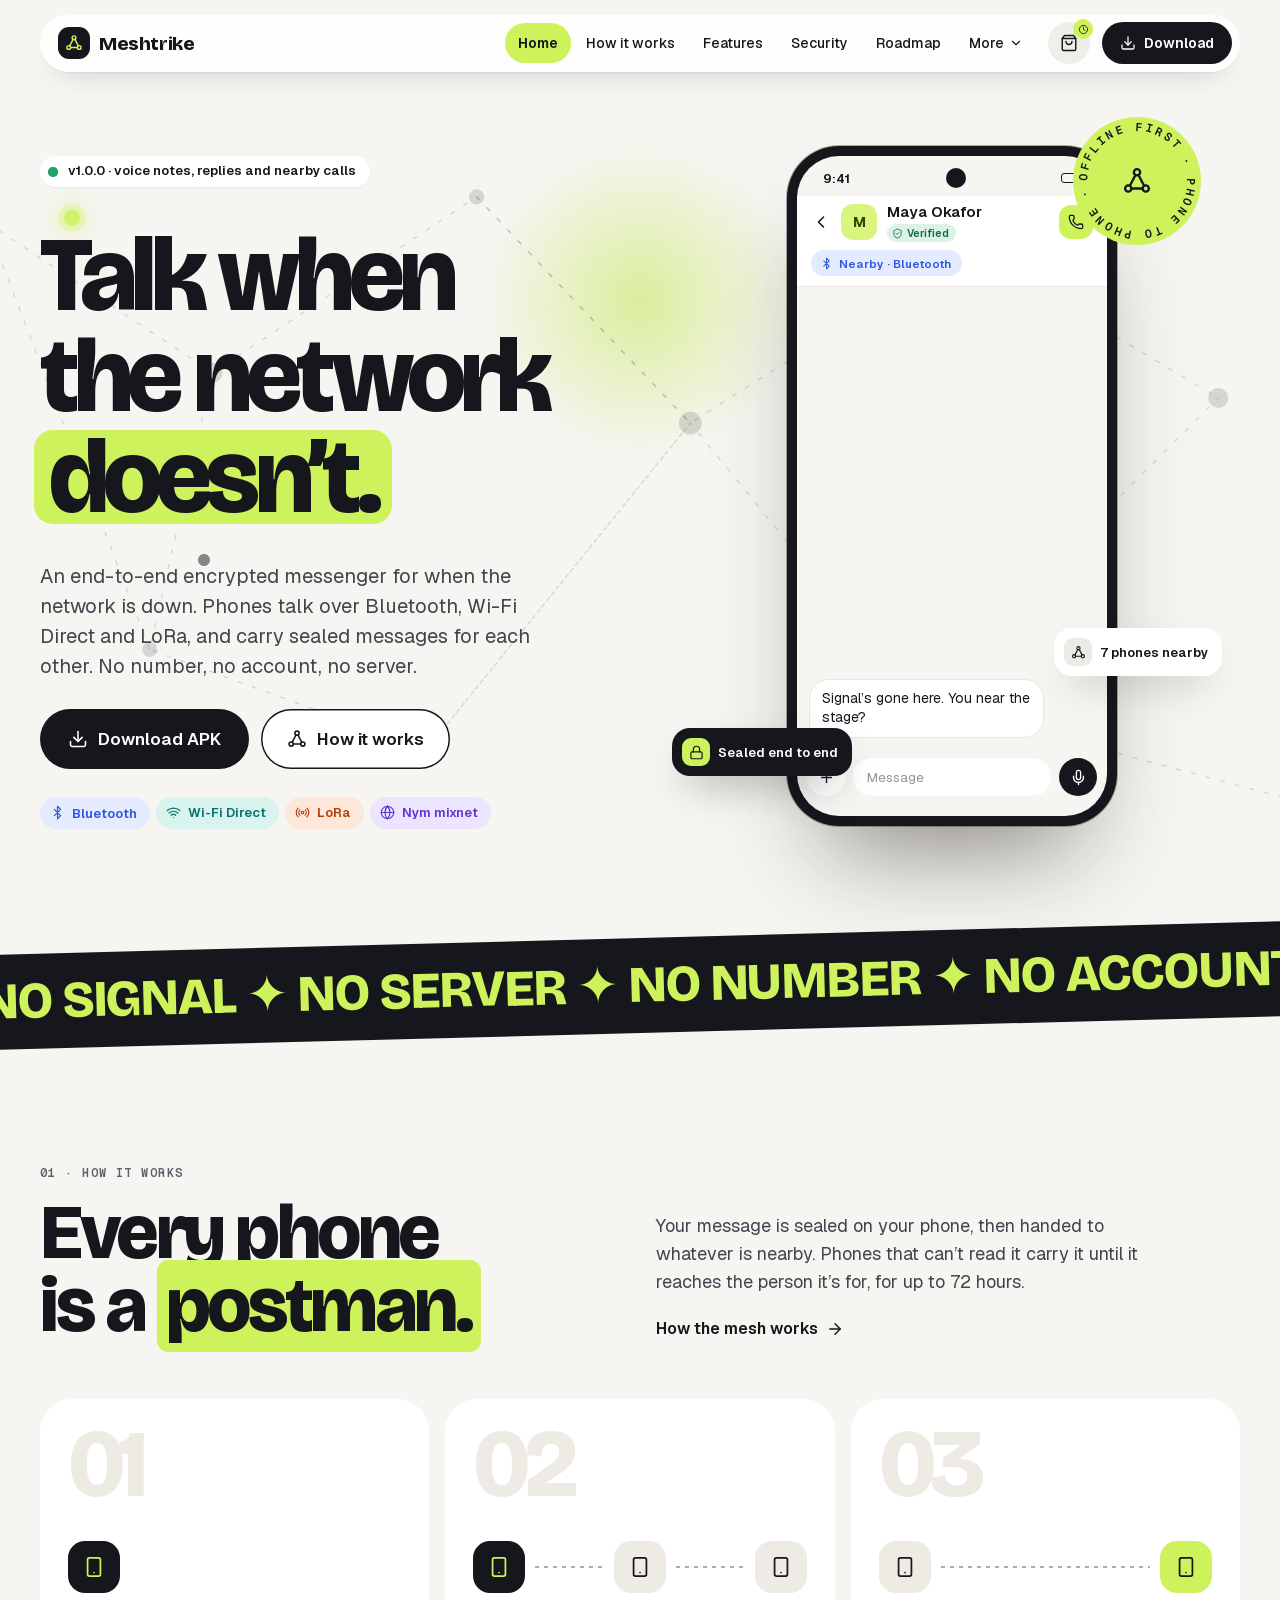
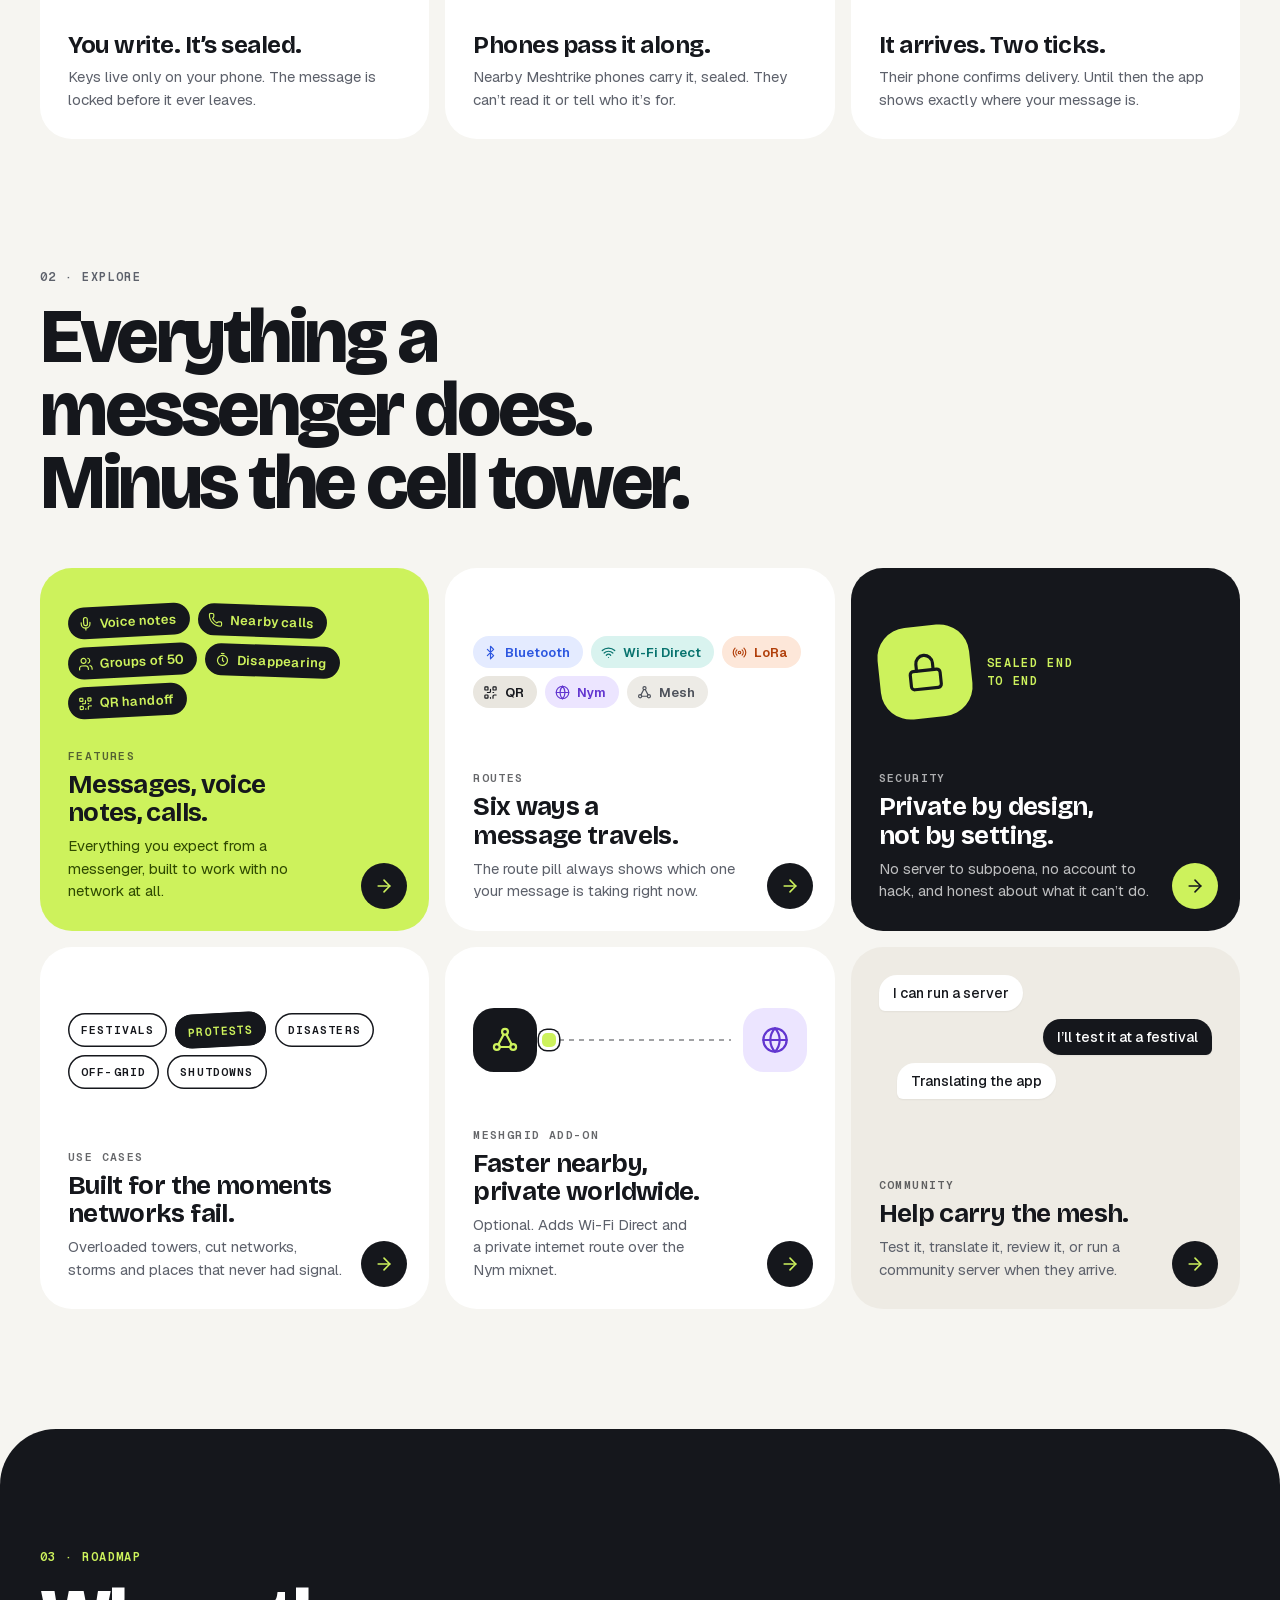
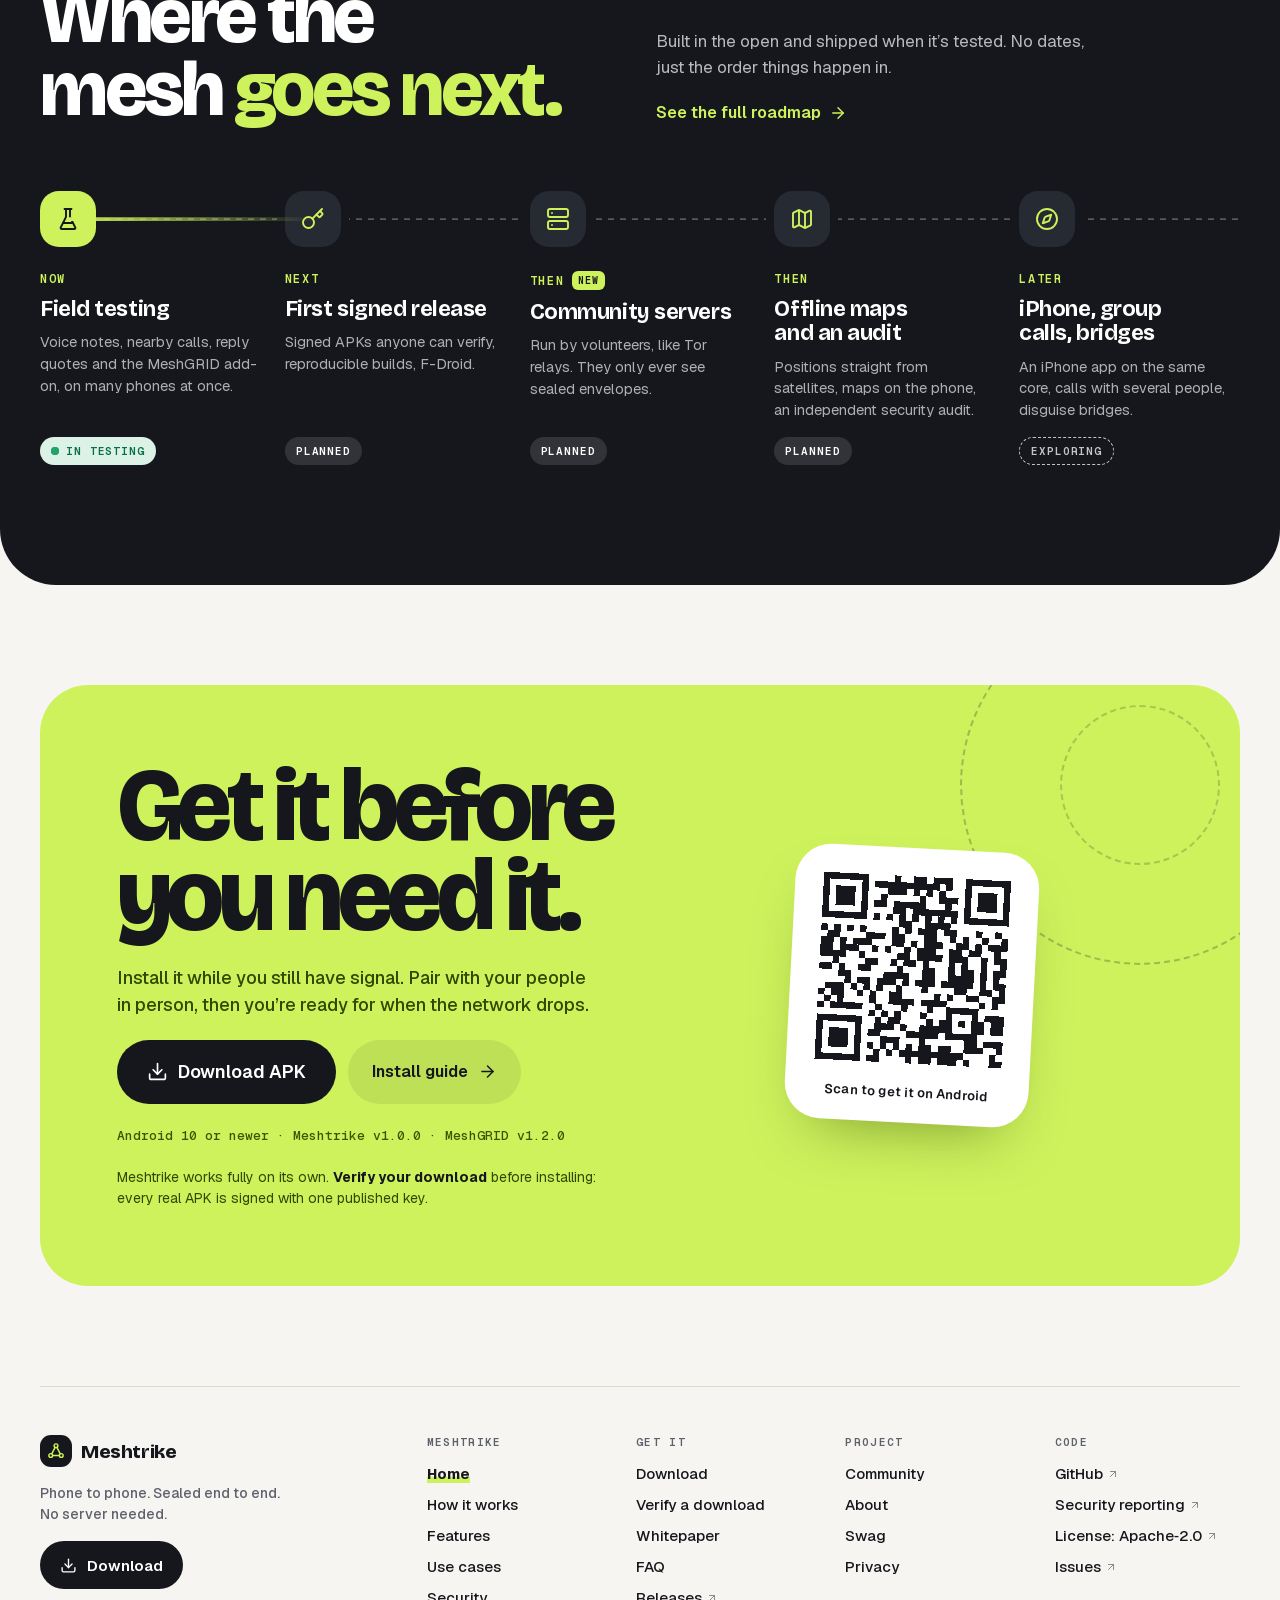
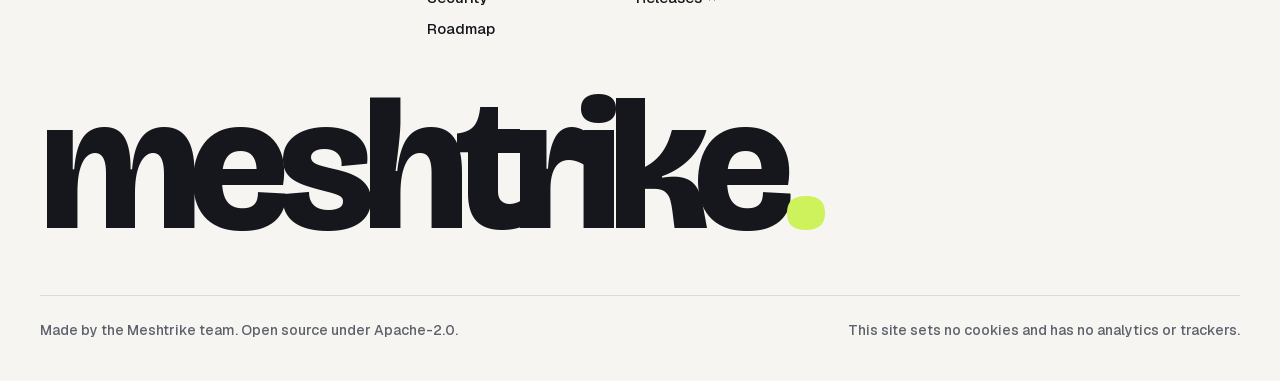
==== commit 5c2c3642: "Meshtrike 1.0.0: multi-page site, animated roadmap, downloads from the signed release" ====
--- a/index.html
+++ b/index.html
@@ -5,13 +5,15 @@
 <meta name="viewport" content="width=device-width, initial-scale=1">
 <title>Meshtrike · Talk when the network doesn’t</title>
 <meta name="description" content="Meshtrike is an end-to-end encrypted messenger for Android that works with no network. Phones talk over Bluetooth, Wi-Fi Direct and LoRa, and carry sealed messages for each other. No number, no account, no server.">
+<link rel="canonical" href="https://meshtrike0.github.io/">
 <meta name="theme-color" content="#F6F5F1">
 <meta name="referrer" content="no-referrer">
 <!-- Everything is served from this folder: no analytics, no trackers, no third-party requests. -->
 <meta http-equiv="Content-Security-Policy" content="default-src 'self'; img-src 'self' data:; style-src 'self' 'unsafe-inline'; script-src 'self'; font-src 'self'; connect-src 'none'; object-src 'none'; base-uri 'self'; form-action 'none'">
 <meta property="og:title" content="Meshtrike · Talk when the network doesn’t">
-<meta property="og:description" content="An end-to-end encrypted mesh messenger for Android. No number, no account, no server.">
+<meta property="og:description" content="Meshtrike is an end-to-end encrypted messenger for Android that works with no network. Phones talk over Bluetooth, Wi-Fi Direct and LoRa, and carry sealed messages for each other. No number, no account, no server.">
 <meta property="og:type" content="website">
+<meta property="og:url" content="https://meshtrike0.github.io/">
 <link rel="icon" href="favicon.svg" type="image/svg+xml">
 <link rel="preload" href="fonts/bricolage-grotesque-latin.woff2" as="font" type="font/woff2" crossorigin>
 <link rel="preload" href="fonts/geist-latin.woff2" as="font" type="font/woff2" crossorigin>
@@ -21,7 +23,7 @@
 <script src="js/main.js" defer></script>
 <noscript><style>.qa__a{grid-template-rows:1fr!important;visibility:visible!important}.panel[hidden]{display:flex!important}.tabs{display:none}</style></noscript>
 </head>
-<body>
+<body class="pg-home">
 <svg xmlns="http://www.w3.org/2000/svg" style="position:absolute;width:0;height:0;overflow:hidden" aria-hidden="true" focusable="false">
   <symbol id="i-mesh" viewBox="0 0 24 24"><circle cx="12" cy="5" r="2.5"/><circle cx="5" cy="18" r="2.5"/><circle cx="19" cy="18" r="2.5"/><path d="M10.8 7.2 6.3 15.8"/><path d="M13.2 7.2l4.5 8.6"/><path d="M7.5 18h9"/></symbol>
   <symbol id="i-download" viewBox="0 0 24 24"><path d="M12 15V3"/><path d="M21 15v4a2 2 0 0 1-2 2H5a2 2 0 0 1-2-2v-4"/><path d="m7 10 5 5 5-5"/></symbol>
@@ -40,21 +42,25 @@
   <symbol id="i-mic" viewBox="0 0 24 24"><path d="M12 2a3 3 0 0 0-3 3v7a3 3 0 0 0 6 0V5a3 3 0 0 0-3-3Z"/><path d="M19 10v2a7 7 0 0 1-14 0v-2"/><path d="M12 19v3"/></symbol>
   <symbol id="i-check" viewBox="0 0 24 24"><path d="M20 6 9 17l-5-5"/></symbol>
   <symbol id="i-checks" viewBox="0 0 24 24"><path d="M18 6 7 17l-5-5"/><path d="m22 10-7.5 7.5L13 16"/></symbol>
-  <symbol id="i-reply" viewBox="0 0 24 24"><path d="m9 17-5-5 5-5"/><path d="M20 18v-2a4 4 0 0 0-4-4H4"/></symbol>
   <symbol id="i-timer" viewBox="0 0 24 24"><circle cx="12" cy="13" r="8"/><path d="M12 9v4l2 2"/><path d="M10 2h4"/></symbol>
-  <symbol id="i-zap" viewBox="0 0 24 24"><path d="M4 14a1 1 0 0 1-.78-1.63l9.9-10.2a.5.5 0 0 1 .86.46l-1.92 6.02A1 1 0 0 0 13 10h7a1 1 0 0 1 .78 1.63l-9.9 10.2a.5.5 0 0 1-.86-.46l1.92-6.02A1 1 0 0 0 11 14z"/></symbol>
-  <symbol id="i-chat" viewBox="0 0 24 24"><path d="M7.9 20A9 9 0 1 0 4 16.1L2 22Z"/></symbol>
   <symbol id="i-phone" viewBox="0 0 24 24"><rect x="5" y="2" width="14" height="20" rx="2"/><path d="M12 18h.01"/></symbol>
   <symbol id="i-x" viewBox="0 0 24 24"><path d="M18 6 6 18"/><path d="m6 6 12 12"/></symbol>
-  <symbol id="i-minus" viewBox="0 0 24 24"><path d="M6 12h12"/></symbol>
   <symbol id="i-right" viewBox="0 0 24 24"><path d="m9 18 6-6-6-6"/></symbol>
-  <symbol id="i-alert" viewBox="0 0 24 24"><path d="m21.73 18-8-14a2 2 0 0 0-3.48 0l-8 14A2 2 0 0 0 4 21h16a2 2 0 0 0 1.73-3"/><path d="M12 9v4"/><path d="M12 17h.01"/></symbol>
   <symbol id="i-users" viewBox="0 0 24 24"><path d="M16 21v-2a4 4 0 0 0-4-4H6a4 4 0 0 0-4 4v2"/><circle cx="9" cy="7" r="4"/><path d="M22 21v-2a4 4 0 0 0-3-3.87"/><path d="M16 3.13a4 4 0 0 1 0 7.75"/></symbol>
-  <symbol id="i-flag" viewBox="0 0 24 24"><path d="M4 22V4a1 1 0 0 1 .4-.8A6 6 0 0 1 8 2c3 0 5 2 7.33 2q2 0 3.67-.8a1 1 0 0 1 1.4.9v9.8a1 1 0 0 1-.4.8A6 6 0 0 1 16 16c-3 0-5-2-8-2a6 6 0 0 0-4 1.53"/></symbol>
-  <symbol id="i-storm" viewBox="0 0 24 24"><path d="M6 16.33A6 6 0 1 1 15.7 9h1.8a4.5 4.5 0 0 1 1.5 8.75"/><path d="m13 12-3 5h4l-3 5"/></symbol>
-  <symbol id="i-mount" viewBox="0 0 24 24"><path d="m8 3 4 8 5-5 5 15H2L8 3z"/></symbol>
-  <symbol id="i-eyeOff" viewBox="0 0 24 24"><path d="M10.73 5.08A10.43 10.43 0 0 1 12 5c7 0 10 7 10 7a13.16 13.16 0 0 1-1.67 2.68"/><path d="M6.61 6.61A13.53 13.53 0 0 0 2 12s3 7 10 7a9.74 9.74 0 0 0 5.39-1.61"/><path d="m2 2 20 20"/><path d="M9.88 9.88a3 3 0 1 0 4.24 4.24"/></symbol>
   <symbol id="i-qr" viewBox="0 0 24 24"><rect x="3" y="3" width="5" height="5" rx="1"/><rect x="16" y="3" width="5" height="5" rx="1"/><rect x="3" y="16" width="5" height="5" rx="1"/><path d="M21 16h-3a2 2 0 0 0-2 2v3"/><path d="M12 7v3a2 2 0 0 1-2 2H7"/><path d="M16 12h1"/><path d="M12 21v-1"/></symbol>
+  <symbol id="i-down" viewBox="0 0 24 24"><path d="m6 9 6 6 6-6"/></symbol>
+  <symbol id="i-menu" viewBox="0 0 24 24"><path d="M4 7h16"/><path d="M4 12h16"/><path d="M4 17h16"/></symbol>
+  <symbol id="i-arrow" viewBox="0 0 24 24"><path d="M5 12h14"/><path d="m12 5 7 7-7 7"/></symbol>
+  <symbol id="i-ext" viewBox="0 0 24 24"><path d="M7 7h10v10"/><path d="M7 17 17 7"/></symbol>
+  <symbol id="i-server" viewBox="0 0 24 24"><rect width="20" height="8" x="2" y="2" rx="2"/><rect width="20" height="8" x="2" y="14" rx="2"/><path d="M6 6h.01"/><path d="M6 18h.01"/></symbol>
+  <symbol id="i-map" viewBox="0 0 24 24"><path d="M14.106 5.553a2 2 0 0 0 1.788 0l3.659-1.83A1 1 0 0 1 21 4.619v12.764a1 1 0 0 1-.553.894l-4.553 2.277a2 2 0 0 1-1.788 0l-4.212-2.106a2 2 0 0 0-1.788 0l-3.659 1.83A1 1 0 0 1 3 19.381V6.618a1 1 0 0 1 .553-.894l4.553-2.277a2 2 0 0 1 1.788 0z"/><path d="M15 5.764v15"/><path d="M9 3.236v15"/></symbol>
+  <symbol id="i-key" viewBox="0 0 24 24"><path d="m15.5 7.5 2.3 2.3a1 1 0 0 0 1.4 0l2.1-2.1a1 1 0 0 0 0-1.4L19 4"/><path d="m21 2-9.6 9.6"/><circle cx="7.5" cy="15.5" r="5.5"/></symbol>
+  <symbol id="i-book" viewBox="0 0 24 24"><path d="M12 7v14"/><path d="M3 18a1 1 0 0 1-1-1V4a1 1 0 0 1 1-1h5a4 4 0 0 1 4 4 4 4 0 0 1 4-4h5a1 1 0 0 1 1 1v13a1 1 0 0 1-1 1h-6a3 3 0 0 0-3 3 3 3 0 0 0-3-3z"/></symbol>
+  <symbol id="i-info" viewBox="0 0 24 24"><circle cx="12" cy="12" r="10"/><path d="M12 16v-4"/><path d="M12 8h.01"/></symbol>
+  <symbol id="i-help" viewBox="0 0 24 24"><circle cx="12" cy="12" r="10"/><path d="M9.09 9a3 3 0 0 1 5.83 1c0 2-3 3-3 3"/><path d="M12 17h.01"/></symbol>
+  <symbol id="i-heart" viewBox="0 0 24 24"><path d="M19 14c1.49-1.46 3-3.21 3-5.5A5.5 5.5 0 0 0 16.5 3c-1.76 0-3 .5-4.5 2-1.5-1.5-2.74-2-4.5-2A5.5 5.5 0 0 0 2 8.5c0 2.3 1.5 4.05 3 5.5l7 7Z"/></symbol>
+  <symbol id="i-compass" viewBox="0 0 24 24"><circle cx="12" cy="12" r="10"/><path d="m16.24 7.76-1.804 5.411a2 2 0 0 1-1.265 1.265L7.76 16.24l1.804-5.411a2 2 0 0 1 1.265-1.265z"/></symbol>
+  <symbol id="i-flask" viewBox="0 0 24 24"><path d="M10 2v7.527a2 2 0 0 1-.211.896L4.72 20.55a1 1 0 0 0 .9 1.45h12.76a1 1 0 0 0 .9-1.45l-5.069-10.127A2 2 0 0 1 14 9.527V2"/><path d="M8.5 2h7"/><path d="M7 16h10"/></symbol>
 </svg>
 <a class="skip" href="#main">Skip to content</a>
 <div class="page">
@@ -62,18 +68,54 @@
 
 <header class="hdr">
   <nav class="nav" aria-label="Main">
-    <a class="logo" href="#top" aria-label="Meshtrike home"><span class="logo__mark"><svg class="i" aria-hidden="true" focusable="false"><use href="#i-mesh"/></svg></span>Meshtrike</a>
+    <a class="logo" href="index.html"><span class="logo__mark"><svg class="i" aria-hidden="true" focusable="false"><use href="#i-mesh"/></svg></span>Meshtrike</a>
     <div class="nav__spacer"></div>
     <ul class="nav__links">
-      <li><a href="#how">How it works</a></li>
-      <li><a href="#uses">Use cases</a></li>
-      <li><a href="#security">Security</a></li>
-      <li><a href="#compare">Compare</a></li>
-      <li><a href="#swag">Swag</a></li>
-      <li><a href="#faq">FAQ</a></li>
+      <li><a href="index.html" aria-current="page">Home</a></li>
+      <li><a href="how-it-works.html">How it works</a></li>
+      <li><a href="features.html">Features</a></li>
+      <li><a href="security.html">Security</a></li>
+      <li><a href="roadmap.html">Roadmap</a></li>
+      <li class="more" data-dd>
+        <details>
+          <summary class="more__btn">More<svg class="i more__chev" aria-hidden="true" focusable="false"><use href="#i-down"/></svg></summary>
+          <ul class="more__menu">
+          <li><a href="use-cases.html"><span class="more__ic"><svg class="i" aria-hidden="true" focusable="false"><use href="#i-users"/></svg></span><span class="more__txt"><span class="more__t">Use cases</span><span class="more__d">Festivals, protests, outages</span></span></a></li>
+          <li><a href="faq.html"><span class="more__ic"><svg class="i" aria-hidden="true" focusable="false"><use href="#i-help"/></svg></span><span class="more__txt"><span class="more__t">FAQ</span><span class="more__d">Fair questions, straight answers</span></span></a></li>
+          <li><a href="community.html"><span class="more__ic"><svg class="i" aria-hidden="true" focusable="false"><use href="#i-heart"/></svg></span><span class="more__txt"><span class="more__t">Community</span><span class="more__d">Test, translate, run a server</span></span></a></li>
+          <li><a href="swag.html"><span class="more__ic"><svg class="i" aria-hidden="true" focusable="false"><use href="#i-bag"/></svg></span><span class="more__txt"><span class="more__t">Swag</span><span class="more__d">Wear the mesh · coming soon</span></span></a></li>
+          <li><a href="about.html"><span class="more__ic"><svg class="i" aria-hidden="true" focusable="false"><use href="#i-info"/></svg></span><span class="more__txt"><span class="more__t">About</span><span class="more__d">Why Meshtrike exists</span></span></a></li>
+          <li><a href="whitepaper.html"><span class="more__ic"><svg class="i" aria-hidden="true" focusable="false"><use href="#i-book"/></svg></span><span class="more__txt"><span class="more__t">Whitepaper</span><span class="more__d">The design, in depth</span></span></a></li>
+          <li><a href="verify.html"><span class="more__ic"><svg class="i" aria-hidden="true" focusable="false"><use href="#i-shieldOk"/></svg></span><span class="more__txt"><span class="more__t">Verify</span><span class="more__d">Check that your APK is real</span></span></a></li>
+          </ul>
+        </details>
+      </li>
     </ul>
-    <button class="cart-btn" type="button" aria-label="Swag shop: coming soon" aria-haspopup="dialog" aria-controls="shop-soon" data-open-soon><svg class="i" aria-hidden="true" focusable="false"><use href="#i-bag"/></svg><span class="cart-btn__soon" aria-hidden="true"><svg class="i" aria-hidden="true" focusable="false"><use href="#i-clock"/></svg></span></button>
-    <a class="nav__dl" href="#download"><svg class="i" aria-hidden="true" focusable="false"><use href="#i-download"/></svg><span><span class="nav__dl-word">Download </span>APK</span></a>
+    <a class="cart-btn" href="swag.html" aria-label="Swag shop: coming soon" aria-haspopup="dialog" data-open-soon><svg class="i" aria-hidden="true" focusable="false"><use href="#i-bag"/></svg><span class="cart-btn__soon" aria-hidden="true"><svg class="i" aria-hidden="true" focusable="false"><use href="#i-clock"/></svg></span></a>
+    <a class="nav__dl" href="download.html"><svg class="i" aria-hidden="true" focusable="false"><use href="#i-download"/></svg><span>Download</span></a>
+    <details class="menu" data-dd>
+      <summary class="menu__btn" aria-label="Menu"><svg class="i menu__open" aria-hidden="true" focusable="false"><use href="#i-menu"/></svg><svg class="i menu__close" aria-hidden="true" focusable="false"><use href="#i-x"/></svg></summary>
+      <div class="menu__panel">
+        <ul class="menu__main">
+          <li><a href="index.html" aria-current="page">Home</a></li>
+          <li><a href="how-it-works.html">How it works</a></li>
+          <li><a href="features.html">Features</a></li>
+          <li><a href="security.html">Security</a></li>
+          <li><a href="roadmap.html">Roadmap</a></li>
+        </ul>
+        <p class="menu__label">MORE</p>
+        <ul class="menu__more">
+          <li><a href="use-cases.html"><span class="menu__ic"><svg class="i" aria-hidden="true" focusable="false"><use href="#i-users"/></svg></span>Use cases</a></li>
+          <li><a href="faq.html"><span class="menu__ic"><svg class="i" aria-hidden="true" focusable="false"><use href="#i-help"/></svg></span>FAQ</a></li>
+          <li><a href="community.html"><span class="menu__ic"><svg class="i" aria-hidden="true" focusable="false"><use href="#i-heart"/></svg></span>Community</a></li>
+          <li><a href="swag.html"><span class="menu__ic"><svg class="i" aria-hidden="true" focusable="false"><use href="#i-bag"/></svg></span>Swag</a></li>
+          <li><a href="about.html"><span class="menu__ic"><svg class="i" aria-hidden="true" focusable="false"><use href="#i-info"/></svg></span>About</a></li>
+          <li><a href="whitepaper.html"><span class="menu__ic"><svg class="i" aria-hidden="true" focusable="false"><use href="#i-book"/></svg></span>Whitepaper</a></li>
+          <li><a href="verify.html"><span class="menu__ic"><svg class="i" aria-hidden="true" focusable="false"><use href="#i-shieldOk"/></svg></span>Verify</a></li>
+        </ul>
+        <a class="btn btn--ink menu__dl" href="download.html"><svg class="i" aria-hidden="true" focusable="false"><use href="#i-download"/></svg>Download Meshtrike</a>
+      </div>
+    </details>
   </nav>
 </header>
 
@@ -96,7 +138,7 @@
 
   <div class="hero__grid">
     <div class="hero__copy">
-      <p class="badge"><span class="live" aria-hidden="true"></span><span>Build <span data-ver="app">v11</span> · voice notes, replies and nearby calls</span></p>
+      <p class="badge"><span class="live" aria-hidden="true"></span><span><span data-ver="app">v1.0.0</span> · voice notes, replies and nearby calls</span></p>
       <h1 class="h1" id="hero-title">
         <span class="h1__line"><span class="h1__in" style="animation-delay:.15s">Talk when</span></span>
         <span class="h1__line"><span class="h1__in" style="animation-delay:.28s">the network</span></span>
@@ -104,8 +146,8 @@
       </h1>
       <p class="hero__lead">An end-to-end encrypted messenger for when the network is down. Phones talk over Bluetooth, Wi-Fi Direct and LoRa, and carry sealed messages for each other. No number, no account, no server.</p>
       <div class="hero__ctas">
-        <a class="btn btn--ink btn--lg" href="#download" data-magnet><svg class="i" aria-hidden="true" focusable="false"><use href="#i-download"/></svg>Download APK</a>
-        <a class="btn btn--line btn--lg" href="#swag" data-magnet><svg class="i" aria-hidden="true" focusable="false"><use href="#i-bag"/></svg>Get the swag</a>
+        <a class="btn btn--ink btn--lg" href="download.html" data-magnet><svg class="i" aria-hidden="true" focusable="false"><use href="#i-download"/></svg>Download APK</a>
+        <a class="btn btn--line btn--lg" href="how-it-works.html" data-magnet><svg class="i" aria-hidden="true" focusable="false"><use href="#i-mesh"/></svg>How it works</a>
       </div>
       <ul class="hero__chips chips" aria-label="Ways Meshtrike connects">
         <li class="chip c-bt"><svg class="i" aria-hidden="true" focusable="false"><use href="#i-bt"/></svg>Bluetooth</li>
@@ -163,16 +205,18 @@
   </div>
 </div>
 
-<section id="how" class="sec how" aria-labelledby="how-title">
+<section id="how" class="sec how how--teaser" aria-labelledby="how-title">
   <div class="wrap stack how__inner">
     <div class="split" data-reveal>
       <div class="sec-head">
-        <p class="eyebrow">01 · HOW THE MESH WORKS</p>
+        <p class="eyebrow">01 · HOW IT WORKS</p>
         <h2 class="h2" id="how-title">Every phone is a <span class="hl">postman.</span></h2>
       </div>
-      <p class="lead">Your message is sealed on your phone, then handed to whatever is nearby. Phones that can’t read it carry it until it reaches the person it’s for, for up to 72 hours.</p>
-    </div>
-
+      <div class="split__aside">
+        <p class="lead">Your message is sealed on your phone, then handed to whatever is nearby. Phones that can’t read it carry it until it reaches the person it’s for, for up to 72 hours.</p>
+        <a class="go" href="how-it-works.html">How the mesh works<svg class="i" aria-hidden="true" focusable="false"><use href="#i-arrow"/></svg></a>
+      </div>
+    </div>
     <ol class="steps" style="list-style:none;margin:0;padding:0">
       <li class="step" data-reveal>
         <span class="step__n" aria-hidden="true">01</span>
@@ -199,774 +243,111 @@
         </div>
       </li>
     </ol>
-
-    <div class="pillbox dark" data-reveal>
-      <div class="pillbox__copy">
-        <p class="eyebrow eyebrow--lime">THE ROUTE PILL</p>
-        <h3 class="h3">Always tells you how your message travels.</h3>
-        <p class="on-dark">It updates live under every contact’s name. When several routes work, the fastest one wins.</p>
-      </div>
-      <ul class="routes">
-        <li data-reveal><span class="chip c-bt"><svg class="i" aria-hidden="true" focusable="false"><use href="#i-bt"/></svg>Nearby · Bluetooth</span><span class="routes__range">10–30 m · text instant</span></li>
-        <li data-reveal><span class="chip c-wifi"><svg class="i" aria-hidden="true" focusable="false"><use href="#i-wifi"/></svg>Nearby · Wi-Fi (fast)</span><span class="routes__range">50–100 m · 10–50× faster</span></li>
-        <li data-reveal><span class="chip c-lora"><svg class="i" aria-hidden="true" focusable="false"><use href="#i-radio"/></svg>Long range · LoRa</span><span class="routes__range">Kilometres · short text</span></li>
-        <li data-reveal><span class="chip c-net"><svg class="i" aria-hidden="true" focusable="false"><use href="#i-globe"/></svg>Internet · private route</span><span class="routes__range">Worldwide via the Nym mixnet</span></li>
-        <li data-reveal><span class="chip c-mesh"><svg class="i" aria-hidden="true" focusable="false"><use href="#i-mesh"/></svg>Carried by the mesh</span><span class="routes__range">Grows as people move</span></li>
-      </ul>
-    </div>
   </div>
 </section>
 
-<section id="features" class="sec features" aria-labelledby="features-title">
-  <div class="wrap stack features__inner">
-    <div class="sec-head features__head" data-reveal>
-      <p class="eyebrow">02 · FEATURES</p>
-      <h2 class="h2" id="features-title">Everything a messenger does. Minus the cell tower.</h2>
-    </div>
-    <div class="feat-grid">
-
-      <article class="feat tilt" data-reveal data-tilt>
-        <div class="demo-swipe" aria-hidden="true">
-          <div class="swipe">
-            <span class="swipe__ic"><svg class="i" aria-hidden="true" focusable="false"><use href="#i-reply"/></svg></span>
-            <div class="swipe__bub">Meet at the clinic at 6?</div>
-          </div>
-          <div class="replybar"><span class="replybar__ic"><svg class="i" aria-hidden="true" focusable="false"><use href="#i-reply"/></svg></span><span class="replybar__t">Replying to Sara</span></div>
-        </div>
-        <div class="feat__txt"><h3 class="feat__t">Swipe to reply</h3><p class="feat__d">The quote travels inside the sealed message. Relays can’t see it.</p></div>
-      </article>
-
-      <article class="feat feat--lime tilt" data-reveal data-tilt>
-        <div class="bigwave" aria-hidden="true"><span style="height:66px;animation-delay:0.00s"></span><span style="height:147px;animation-delay:0.05s"></span><span style="height:60px;animation-delay:0.10s"></span><span style="height:135px;animation-delay:0.15s"></span><span style="height:53px;animation-delay:0.20s"></span><span style="height:47px;animation-delay:0.25s"></span><span style="height:49px;animation-delay:0.30s"></span><span style="height:65px;animation-delay:0.35s"></span><span style="height:96px;animation-delay:0.40s"></span><span style="height:121px;animation-delay:0.45s"></span><span style="height:39px;animation-delay:0.50s"></span><span style="height:140px;animation-delay:0.55s"></span><span style="height:96px;animation-delay:0.60s"></span><span style="height:105px;animation-delay:0.65s"></span><span style="height:112px;animation-delay:0.70s"></span><span style="height:146px;animation-delay:0.75s"></span><span style="height:105px;animation-delay:0.80s"></span><span style="height:141px;animation-delay:0.85s"></span><span style="height:129px;animation-delay:0.90s"></span><span style="height:35px;animation-delay:0.95s"></span><span style="height:51px;animation-delay:1.00s"></span><span style="height:73px;animation-delay:1.05s"></span><span style="height:81px;animation-delay:1.10s"></span><span style="height:32px;animation-delay:1.15s"></span><span style="height:41px;animation-delay:1.20s"></span><span style="height:122px;animation-delay:1.25s"></span><span style="height:74px;animation-delay:1.30s"></span><span style="height:81px;animation-delay:1.35s"></span><span style="height:86px;animation-delay:1.40s"></span><span style="height:144px;animation-delay:1.45s"></span><span style="height:114px;animation-delay:1.50s"></span><span style="height:113px;animation-delay:1.55s"></span><span style="height:70px;animation-delay:1.60s"></span><span style="height:73px;animation-delay:1.65s"></span></div>
-        <div class="feat__txt"><h3 class="feat__t">Voice notes</h3><p class="feat__d">About 120 KB a minute, so they travel well over Bluetooth and the mesh. Up to 5 minutes.</p></div>
-      </article>
-
-      <article class="feat feat--black dark tilt" data-reveal data-tilt>
-        <div class="callstage" aria-hidden="true">
-          <span class="callstage__ping"></span>
-          <span class="callstage__ping callstage__ping--2"></span>
-          <div class="callstage__mid"><span class="callstage__ic"><svg class="i" aria-hidden="true" focusable="false"><use href="#i-call"/></svg></span><span class="callstage__time">03:42</span><span class="callstage__q">Wi-Fi · Good</span></div>
-        </div>
-        <div class="feat__txt"><h3 class="feat__t">Nearby voice calls</h3><p class="feat__d">One to one over Bluetooth or Wi-Fi Direct, with fresh keys every call. No tower involved.</p></div>
-      </article>
-
-      <article class="feat tilt" data-reveal data-tilt>
-        <div class="center" aria-hidden="true">
-          <div class="timer">
-            <svg width="130" height="130" viewBox="0 0 110 110"><circle cx="55" cy="55" r="48" fill="none" stroke="#EEEBE4" stroke-width="9"/><circle class="timer__arc" cx="55" cy="55" r="48" fill="none" stroke="#15171C" stroke-width="9" stroke-linecap="round" stroke-dasharray="302"/></svg>
-            <span class="timer__ic"><svg class="i" aria-hidden="true" focusable="false"><use href="#i-timer"/></svg></span>
-          </div>
-        </div>
-        <div class="feat__txt"><h3 class="feat__t">Disappearing messages</h3><p class="feat__d">From 5 minutes to 4 weeks. The timer starts when a message is first shown.</p></div>
-      </article>
-
-      <article class="feat tilt" data-reveal data-tilt>
-        <div class="center" aria-hidden="true">
-          <div class="qrgrid"><span style="opacity:1;animation-delay:0.61s"></span><span style="opacity:1;animation-delay:0.73s"></span><span style="opacity:1;animation-delay:1.02s"></span><span style="opacity:1;animation-delay:0.10s"></span><span style="opacity:1;animation-delay:0.73s"></span><span style="opacity:1;animation-delay:0.58s"></span><span style="opacity:1;animation-delay:0.50s"></span><span style="opacity:.08;animation-delay:0.82s"></span><span style="opacity:.08;animation-delay:0.21s"></span><span style="opacity:.08;animation-delay:0.48s"></span><span style="opacity:.08;animation-delay:0.70s"></span><span style="opacity:1;animation-delay:0.72s"></span><span style="opacity:1;animation-delay:0.50s"></span><span style="opacity:1;animation-delay:0.97s"></span><span style="opacity:1;animation-delay:0.38s"></span><span style="opacity:.08;animation-delay:0.30s"></span><span style="opacity:1;animation-delay:0.89s"></span><span style="opacity:.08;animation-delay:0.36s"></span><span style="opacity:.08;animation-delay:0.89s"></span><span style="opacity:1;animation-delay:0.66s"></span><span style="opacity:.08;animation-delay:1.01s"></span><span style="opacity:1;animation-delay:1.02s"></span><span style="opacity:.08;animation-delay:0.46s"></span><span style="opacity:1;animation-delay:0.09s"></span><span style="opacity:1;animation-delay:0.60s"></span><span style="opacity:1;animation-delay:0.32s"></span><span style="opacity:.08;animation-delay:0.88s"></span><span style="opacity:.08;animation-delay:0.77s"></span><span style="opacity:1;animation-delay:0.53s"></span><span style="opacity:.08;animation-delay:1.18s"></span><span style="opacity:.08;animation-delay:0.56s"></span><span style="opacity:1;animation-delay:0.06s"></span><span style="opacity:1;animation-delay:0.50s"></span><span style="opacity:1;animation-delay:0.36s"></span><span style="opacity:1;animation-delay:0.42s"></span><span style="opacity:.08;animation-delay:0.19s"></span><span style="opacity:1;animation-delay:0.76s"></span><span style="opacity:.08;animation-delay:0.15s"></span><span style="opacity:1;animation-delay:0.45s"></span><span style="opacity:1;animation-delay:1.02s"></span><span style="opacity:1;animation-delay:0.49s"></span><span style="opacity:.08;animation-delay:0.70s"></span><span style="opacity:1;animation-delay:0.37s"></span><span style="opacity:1;animation-delay:0.01s"></span><span style="opacity:.08;animation-delay:0.36s"></span><span style="opacity:.08;animation-delay:0.15s"></span><span style="opacity:1;animation-delay:0.89s"></span><span style="opacity:.08;animation-delay:0.62s"></span><span style="opacity:1;animation-delay:0.67s"></span><span style="opacity:1;animation-delay:1.06s"></span><span style="opacity:1;animation-delay:0.72s"></span><span style="opacity:1;animation-delay:0.69s"></span><span style="opacity:1;animation-delay:0.11s"></span><span style="opacity:1;animation-delay:0.78s"></span><span style="opacity:.08;animation-delay:0.85s"></span><span style="opacity:1;animation-delay:0.17s"></span><span style="opacity:.08;animation-delay:1.17s"></span><span style="opacity:.08;animation-delay:1.11s"></span><span style="opacity:1;animation-delay:0.91s"></span><span style="opacity:.08;animation-delay:0.09s"></span><span style="opacity:1;animation-delay:0.80s"></span><span style="opacity:.08;animation-delay:0.75s"></span><span style="opacity:.08;animation-delay:0.86s"></span><span style="opacity:1;animation-delay:0.11s"></span><span style="opacity:.08;animation-delay:0.46s"></span><span style="opacity:1;animation-delay:0.98s"></span><span style="opacity:.08;animation-delay:0.90s"></span><span style="opacity:1;animation-delay:0.52s"></span><span style="opacity:1;animation-delay:0.68s"></span><span style="opacity:.08;animation-delay:0.75s"></span><span style="opacity:1;animation-delay:0.60s"></span><span style="opacity:1;animation-delay:0.20s"></span><span style="opacity:.08;animation-delay:0.08s"></span><span style="opacity:1;animation-delay:1.20s"></span><span style="opacity:1;animation-delay:0.84s"></span><span style="opacity:1;animation-delay:1.10s"></span><span style="opacity:.08;animation-delay:0.06s"></span><span style="opacity:.08;animation-delay:0.72s"></span><span style="opacity:1;animation-delay:0.50s"></span><span style="opacity:.08;animation-delay:0.06s"></span><span style="opacity:.08;animation-delay:0.56s"></span></div>
-        </div>
-        <div class="feat__txt"><h3 class="feat__t">QR handoff</h3><p class="feat__d">Radio jammed? Move about 1 MB of sealed messages camera to camera in a few minutes.</p></div>
-      </article>
-
-      <article class="feat feat--ink dark tilt" data-reveal data-tilt>
-        <div class="tick-wrap">
-          <div class="tick">
-            <ul class="tick__list" aria-label="What High-Risk mode turns on">
-              <li><svg class="i" aria-hidden="true" focusable="false"><use href="#i-zap"/></svg>Constant cover traffic</li>
-              <li><svg class="i" aria-hidden="true" focusable="false"><use href="#i-chat"/></svg>Text only</li>
-              <li><svg class="i" aria-hidden="true" focusable="false"><use href="#i-radio"/></svg>LoRa and Wi-Fi off</li>
-              <li><svg class="i" aria-hidden="true" focusable="false"><use href="#i-timer"/></svg>24-hour disappearing</li>
-              <li><svg class="i" aria-hidden="true" focusable="false"><use href="#i-lock"/></svg>Instant lock</li>
-              <li aria-hidden="true"><svg class="i" aria-hidden="true" focusable="false"><use href="#i-zap"/></svg>Constant cover traffic</li>
-            </ul>
-          </div>
-        </div>
-        <div class="feat__txt"><h3 class="feat__t">High-Risk mode</h3><p class="feat__d">One switch for hostile places. It also tells you what it can’t protect against.</p></div>
-      </article>
-    </div>
+<section id="explore" class="sec explore" aria-labelledby="explore-title">
+  <div class="wrap stack explore__inner">
+    <div class="sec-head explore__head" data-reveal>
+      <p class="eyebrow">02 · EXPLORE</p>
+      <h2 class="h2" id="explore-title">Everything a messenger does. Minus the cell tower.</h2>
+    </div>
+    <ul class="lgrid">
+      <li data-reveal>
+        <a class="lcard lcard--lime tilt" href="features.html" data-tilt>
+          <span class="lcard__art lcard__art--chips" aria-hidden="true"><span class="chip chip--ink"><svg class="i" aria-hidden="true" focusable="false"><use href="#i-mic"/></svg>Voice notes</span><span class="chip chip--ink"><svg class="i" aria-hidden="true" focusable="false"><use href="#i-call"/></svg>Nearby calls</span><span class="chip chip--ink"><svg class="i" aria-hidden="true" focusable="false"><use href="#i-users"/></svg>Groups of 50</span><span class="chip chip--ink"><svg class="i" aria-hidden="true" focusable="false"><use href="#i-timer"/></svg>Disappearing</span><span class="chip chip--ink"><svg class="i" aria-hidden="true" focusable="false"><use href="#i-qr"/></svg>QR handoff</span></span>
+          <span class="lcard__txt"><span class="lcard__eye">FEATURES</span><span class="lcard__t">Messages, voice notes, calls.</span><span class="lcard__d">Everything you expect from a messenger, built to work with no network at all.</span></span>
+          <span class="lcard__go"><svg class="i" aria-hidden="true" focusable="false"><use href="#i-arrow"/></svg></span>
+        </a>
+      </li>
+      <li data-reveal>
+        <a class="lcard tilt" href="how-it-works.html#routes" data-tilt>
+          <span class="lcard__art lcard__art--routes" aria-hidden="true"><span class="chip c-bt"><svg class="i" aria-hidden="true" focusable="false"><use href="#i-bt"/></svg>Bluetooth</span><span class="chip c-wifi"><svg class="i" aria-hidden="true" focusable="false"><use href="#i-wifi"/></svg>Wi-Fi Direct</span><span class="chip c-lora"><svg class="i" aria-hidden="true" focusable="false"><use href="#i-radio"/></svg>LoRa</span><span class="chip c-qr"><svg class="i" aria-hidden="true" focusable="false"><use href="#i-qr"/></svg>QR</span><span class="chip c-net"><svg class="i" aria-hidden="true" focusable="false"><use href="#i-globe"/></svg>Nym</span><span class="chip c-mesh"><svg class="i" aria-hidden="true" focusable="false"><use href="#i-mesh"/></svg>Mesh</span></span>
+          <span class="lcard__txt"><span class="lcard__eye">ROUTES</span><span class="lcard__t">Six ways a message travels.</span><span class="lcard__d">The route pill always shows which one your message is taking right now.</span></span>
+          <span class="lcard__go"><svg class="i" aria-hidden="true" focusable="false"><use href="#i-arrow"/></svg></span>
+        </a>
+      </li>
+      <li data-reveal>
+        <a class="lcard lcard--ink dark tilt" href="security.html" data-tilt>
+          <span class="lcard__art lcard__art--lock" aria-hidden="true"><span class="lcard__lock"><svg class="i" aria-hidden="true" focusable="false"><use href="#i-lock"/></svg></span><span class="lcard__seal">SEALED END TO END</span></span>
+          <span class="lcard__txt"><span class="lcard__eye">SECURITY</span><span class="lcard__t">Private by design, not by setting.</span><span class="lcard__d">No server to subpoena, no account to hack, and honest about what it can’t do.</span></span>
+          <span class="lcard__go"><svg class="i" aria-hidden="true" focusable="false"><use href="#i-arrow"/></svg></span>
+        </a>
+      </li>
+      <li data-reveal>
+        <a class="lcard tilt" href="use-cases.html" data-tilt>
+          <span class="lcard__art lcard__art--tags" aria-hidden="true"><span>FESTIVALS</span><span>PROTESTS</span><span>DISASTERS</span><span>OFF-GRID</span><span>SHUTDOWNS</span></span>
+          <span class="lcard__txt"><span class="lcard__eye">USE CASES</span><span class="lcard__t">Built for the moments networks fail.</span><span class="lcard__d">Overloaded towers, cut networks, storms and places that never had signal.</span></span>
+          <span class="lcard__go"><svg class="i" aria-hidden="true" focusable="false"><use href="#i-arrow"/></svg></span>
+        </a>
+      </li>
+      <li data-reveal>
+        <a class="lcard tilt" href="download.html#meshgrid" data-tilt>
+          <span class="lcard__art lcard__art--pair" aria-hidden="true"><span class="lcard__app lcard__app--ink"><svg class="i" aria-hidden="true" focusable="false"><use href="#i-mesh"/></svg></span><span class="lcard__wire"></span><span class="lcard__app lcard__app--net"><svg class="i" aria-hidden="true" focusable="false"><use href="#i-globe"/></svg></span></span>
+          <span class="lcard__txt"><span class="lcard__eye">MESHGRID ADD-ON</span><span class="lcard__t">Faster nearby, private worldwide.</span><span class="lcard__d">Optional. Adds Wi-Fi Direct and a private internet route over the Nym mixnet.</span></span>
+          <span class="lcard__go"><svg class="i" aria-hidden="true" focusable="false"><use href="#i-arrow"/></svg></span>
+        </a>
+      </li>
+      <li data-reveal>
+        <a class="lcard lcard--sand tilt" href="community.html" data-tilt>
+          <span class="lcard__art lcard__art--hands" aria-hidden="true"><span class="lcard__bubble">I can run a server</span><span class="lcard__bubble lcard__bubble--b">I’ll test it at a festival</span><span class="lcard__bubble lcard__bubble--c">Translating the app</span></span>
+          <span class="lcard__txt"><span class="lcard__eye">COMMUNITY</span><span class="lcard__t">Help carry the mesh.</span><span class="lcard__d">Test it, translate it, review it, or run a community server when they arrive.</span></span>
+          <span class="lcard__go"><svg class="i" aria-hidden="true" focusable="false"><use href="#i-arrow"/></svg></span>
+        </a>
+      </li>
+    </ul>
   </div>
 </section>
 
-<section id="privacy" class="sec privacy dark" aria-labelledby="privacy-title">
-  <div class="privacy__grid">
-    <div class="privacy__head" data-reveal>
-      <p class="eyebrow eyebrow--lime">03 · RULES THAT NEVER BEND</p>
-      <h2 class="h2 h2--xl" id="privacy-title">Private by <span class="lime">design,</span> not by setting.</h2>
-      <p class="privacy__lead">There is no server to subpoena and no account to hack. These rules are built into every screen.</p>
-    </div>
-    <ol class="rules">
-      <li data-reveal>
-        <span class="rules__n" aria-hidden="true">01</span>
-        <div><h3 class="rules__t">Notifications carry no names and no content.</h3><p class="rules__d">“New message”, “Incoming call”, “Missed call”. Never the sender, a preview or a photo.</p></div>
-      </li>
-      <li data-reveal>
-        <span class="rules__n" aria-hidden="true">02</span>
-        <div><h3 class="rules__t">No screenshots.</h3><p class="rules__d">Every window blocks screenshots and screen recording, and the recent-apps thumbnail is blank.</p></div>
-      </li>
-      <li data-reveal>
-        <span class="rules__n" aria-hidden="true">03</span>
-        <div><h3 class="rules__t">Never says “sent” while it’s still on your phone.</h3><p class="rules__d">A clock means it hasn’t left. One tick means it left. Two ticks mean their phone confirmed it.</p></div>
-      </li>
-      <li data-reveal>
-        <span class="rules__n" aria-hidden="true">04</span>
-        <div><h3 class="rules__t">The app never touches the internet.</h3><p class="rules__d">Meshtrike doesn’t even hold Android’s internet permission. A separate, optional add-on, MeshGRID, handles Wi-Fi Direct and the private internet route, and only ever carries messages that are already sealed.</p></div>
-      </li>
-      <li data-reveal>
-        <span class="rules__n" aria-hidden="true">05</span>
-        <div><h3 class="rules__t">Received media is never shown from the original file.</h3><p class="rules__d">Photos are redrawn from decoded pixels. Files and videos are never opened inside the app.</p></div>
-      </li>
-      <li data-reveal>
-        <span class="rules__n" aria-hidden="true">06</span>
-        <div><h3 class="rules__t">Nothing reveals who talks to whom.</h3><p class="rules__d">No message paths, no hop counts. The app doesn’t know them and never stores them.</p></div>
-      </li>
-    </ol>
-  </div>
-</section>
-
-<section class="strip dark" aria-label="Where Meshtrike helps">
-  <ul class="strip__track">
-      <li class="ucard" style="--bg:#2A302B">
-        <!-- IMAGE: festival crowd at night, phones held up (use-case card "Find your crew"), 380x440 displayed (supply ~760x880 for retina). Replace the <svg class="slot"> with <img class="slot-img" src="..." alt="..."> -->
-        <svg class="slot" viewBox="0 0 380 440" preserveAspectRatio="xMidYMid slice" role="img" aria-label="Illustration: a festival crowd under stage lights, phones linked by a mesh">
-    <polygon points="70,0 20,330 150,330" fill="#CDF25C" fill-opacity=".08"/>
-    <polygon points="310,0 230,330 360,330" fill="#CDF25C" fill-opacity=".08"/>
-    <polygon points="190,0 120,330 260,330" fill="#fff" fill-opacity=".05"/>
-    <rect x="20" y="26" width="340" height="8" rx="2" fill="#3C453D"/>
-    <g fill="#CDF25C"><circle cx="50" cy="40" r="5"/><circle cx="110" cy="40" r="5"/><circle cx="190" cy="40" r="5"/><circle cx="270" cy="40" r="5"/><circle cx="330" cy="40" r="5"/></g>
-    <g fill="#fff" fill-opacity=".35"><circle cx="40" cy="90" r="1.6"/><circle cx="300" cy="70" r="1.6"/><circle cx="120" cy="120" r="1.6"/><circle cx="240" cy="150" r="1.6"/><circle cx="340" cy="130" r="1.6"/><circle cx="80" cy="180" r="1.6"/></g>
-    <g fill="none" stroke="#CDF25C" stroke-opacity=".55" stroke-width="1.5" stroke-dasharray="4 6" class="slot-dash"><path d="M70 190 L160 160"/><path d="M160 160 L250 185"/><path d="M250 185 L330 150"/><path d="M70 190 L250 185"/></g><circle cx="70" cy="190" r="16" fill="#CDF25C" fill-opacity=".16"/><rect x="64" y="180" width="12" height="20" rx="3" fill="#CDF25C"/><rect x="66" y="183" width="8" height="11" rx="1" fill="#15171C" fill-opacity=".55"/><circle cx="160" cy="160" r="16" fill="#CDF25C" fill-opacity=".16"/><rect x="154" y="150" width="12" height="20" rx="3" fill="#CDF25C"/><rect x="156" y="153" width="8" height="11" rx="1" fill="#15171C" fill-opacity=".55"/><circle cx="250" cy="185" r="16" fill="#CDF25C" fill-opacity=".16"/><rect x="244" y="175" width="12" height="20" rx="3" fill="#CDF25C"/><rect x="246" y="178" width="8" height="11" rx="1" fill="#15171C" fill-opacity=".55"/><circle cx="330" cy="150" r="16" fill="#CDF25C" fill-opacity=".16"/><rect x="324" y="140" width="12" height="20" rx="3" fill="#CDF25C"/><rect x="326" y="143" width="8" height="11" rx="1" fill="#15171C" fill-opacity=".55"/>
-    <ellipse cx="4" cy="247.2" rx="18.7" ry="15.4" fill="#3A423B"/><circle cx="4" cy="223" r="11" fill="#3A423B"/><ellipse cx="26" cy="248.2" rx="18.7" ry="15.4" fill="#3A423B"/><circle cx="26" cy="224" r="11" fill="#3A423B"/><ellipse cx="59" cy="252.2" rx="18.7" ry="15.4" fill="#3A423B"/><circle cx="59" cy="228" r="11" fill="#3A423B"/><ellipse cx="81" cy="249.2" rx="18.7" ry="15.4" fill="#3A423B"/><circle cx="81" cy="225" r="11" fill="#3A423B"/><ellipse cx="105" cy="253.2" rx="18.7" ry="15.4" fill="#3A423B"/><circle cx="105" cy="229" r="11" fill="#3A423B"/><ellipse cx="131" cy="248.2" rx="18.7" ry="15.4" fill="#3A423B"/><circle cx="131" cy="224" r="11" fill="#3A423B"/><ellipse cx="166" cy="252.2" rx="18.7" ry="15.4" fill="#3A423B"/><circle cx="166" cy="228" r="11" fill="#3A423B"/><ellipse cx="195" cy="256.2" rx="18.7" ry="15.4" fill="#3A423B"/><circle cx="195" cy="232" r="11" fill="#3A423B"/><ellipse cx="214" cy="254.2" rx="18.7" ry="15.4" fill="#3A423B"/><circle cx="214" cy="230" r="11" fill="#3A423B"/><ellipse cx="241" cy="254.2" rx="18.7" ry="15.4" fill="#3A423B"/><circle cx="241" cy="230" r="11" fill="#3A423B"/><ellipse cx="272" cy="255.2" rx="18.7" ry="15.4" fill="#3A423B"/><circle cx="272" cy="231" r="11" fill="#3A423B"/><ellipse cx="299" cy="247.2" rx="18.7" ry="15.4" fill="#3A423B"/><circle cx="299" cy="223" r="11" fill="#3A423B"/><ellipse cx="332" cy="250.2" rx="18.7" ry="15.4" fill="#3A423B"/><circle cx="332" cy="226" r="11" fill="#3A423B"/><ellipse cx="360" cy="255.2" rx="18.7" ry="15.4" fill="#3A423B"/><circle cx="360" cy="231" r="11" fill="#3A423B"/><ellipse cx="379" cy="254.2" rx="18.7" ry="15.4" fill="#3A423B"/><circle cx="379" cy="230" r="11" fill="#3A423B"/><ellipse cx="-7" cy="287.8" rx="23.8" ry="19.6" fill="#313830"/><circle cx="-7" cy="257" r="14" fill="#313830"/><ellipse cx="39" cy="283.8" rx="23.8" ry="19.6" fill="#313830"/><circle cx="39" cy="253" r="14" fill="#313830"/><ellipse cx="59" cy="288.8" rx="23.8" ry="19.6" fill="#313830"/><circle cx="59" cy="258" r="14" fill="#313830"/><ellipse cx="111" cy="289.8" rx="23.8" ry="19.6" fill="#313830"/><circle cx="111" cy="259" r="14" fill="#313830"/><ellipse cx="142" cy="291.8" rx="23.8" ry="19.6" fill="#313830"/><circle cx="142" cy="261" r="14" fill="#313830"/><ellipse cx="174" cy="289.8" rx="23.8" ry="19.6" fill="#313830"/><circle cx="174" cy="259" r="14" fill="#313830"/><ellipse cx="198" cy="287.8" rx="23.8" ry="19.6" fill="#313830"/><circle cx="198" cy="257" r="14" fill="#313830"/><ellipse cx="242" cy="291.8" rx="23.8" ry="19.6" fill="#313830"/><circle cx="242" cy="261" r="14" fill="#313830"/><ellipse cx="275" cy="288.8" rx="23.8" ry="19.6" fill="#313830"/><circle cx="275" cy="258" r="14" fill="#313830"/><ellipse cx="311" cy="289.8" rx="23.8" ry="19.6" fill="#313830"/><circle cx="311" cy="259" r="14" fill="#313830"/><ellipse cx="351" cy="292.8" rx="23.8" ry="19.6" fill="#313830"/><circle cx="351" cy="262" r="14" fill="#313830"/><ellipse cx="383" cy="287.8" rx="23.8" ry="19.6" fill="#313830"/><circle cx="383" cy="257" r="14" fill="#313830"/><ellipse cx="5" cy="341.6" rx="30.6" ry="25.2" fill="#232823"/><circle cx="5" cy="302" r="18" fill="#232823"/><ellipse cx="47" cy="344.6" rx="30.6" ry="25.2" fill="#232823"/><circle cx="47" cy="305" r="18" fill="#232823"/><ellipse cx="106" cy="341.6" rx="30.6" ry="25.2" fill="#232823"/><circle cx="106" cy="302" r="18" fill="#232823"/><ellipse cx="148" cy="344.6" rx="30.6" ry="25.2" fill="#232823"/><circle cx="148" cy="305" r="18" fill="#232823"/><ellipse cx="198" cy="335.6" rx="30.6" ry="25.2" fill="#232823"/><circle cx="198" cy="296" r="18" fill="#232823"/><ellipse cx="225" cy="339.6" rx="30.6" ry="25.2" fill="#232823"/><circle cx="225" cy="300" r="18" fill="#232823"/><ellipse cx="295" cy="337.6" rx="30.6" ry="25.2" fill="#232823"/><circle cx="295" cy="298" r="18" fill="#232823"/><ellipse cx="334" cy="337.6" rx="30.6" ry="25.2" fill="#232823"/><circle cx="334" cy="298" r="18" fill="#232823"/><ellipse cx="379" cy="340.6" rx="30.6" ry="25.2" fill="#232823"/><circle cx="379" cy="301" r="18" fill="#232823"/>
-        </svg>
-        <div class="ucard__txt">
-          <span class="ucard__tag">FESTIVALS</span>
-          <h3 class="ucard__t">Find your crew</h3>
-          <p class="ucard__d">Fifty thousand phones, one overloaded tower. Meshtrike doesn’t care.</p>
-        </div>
-      </li>
-      <li class="ucard" style="--bg:#3A2A22">
-        <!-- IMAGE: street protest with signs (use-case card "Stay together"), 380x440 displayed (supply ~760x880 for retina). Replace the <svg class="slot"> with <img class="slot-img" src="..." alt="..."> -->
-        <svg class="slot" viewBox="0 0 380 440" preserveAspectRatio="xMidYMid slice" role="img" aria-label="Illustration: a street protest with raised signs, phones linked by a mesh">
-    <g fill="#45332A"><rect x="0" y="40" width="60" height="260"/><rect x="70" y="80" width="50" height="220"/><rect x="130" y="20" width="70" height="280"/><rect x="210" y="60" width="56" height="240"/><rect x="275" y="30" width="60" height="270"/><rect x="345" y="90" width="40" height="210"/></g>
-    <g fill="#FFB38A" fill-opacity=".22"><rect x="200" y="73" width="6" height="8"/><rect x="61" y="69" width="6" height="8"/><rect x="85" y="61" width="6" height="8"/><rect x="33" y="159" width="6" height="8"/><rect x="101" y="140" width="6" height="8"/><rect x="166" y="165" width="6" height="8"/><rect x="64" y="116" width="6" height="8"/><rect x="268" y="84" width="6" height="8"/><rect x="185" y="138" width="6" height="8"/><rect x="148" y="134" width="6" height="8"/><rect x="119" y="83" width="6" height="8"/><rect x="202" y="145" width="6" height="8"/><rect x="272" y="84" width="6" height="8"/><rect x="94" y="70" width="6" height="8"/><rect x="306" y="111" width="6" height="8"/><rect x="48" y="106" width="6" height="8"/><rect x="61" y="61" width="6" height="8"/><rect x="354" y="112" width="6" height="8"/><rect x="137" y="94" width="6" height="8"/><rect x="289" y="97" width="6" height="8"/><rect x="281" y="93" width="6" height="8"/><rect x="277" y="79" width="6" height="8"/></g>
-    <g>
-      <g transform="rotate(-6 92 150)"><rect x="90" y="150" width="4" height="90" fill="#1F1712"/><rect x="52" y="112" width="80" height="50" rx="4" fill="#F6F5F1"/><rect x="62" y="124" width="56" height="7" rx="3" fill="#15171C"/><rect x="62" y="138" width="40" height="7" rx="3" fill="#15171C"/></g>
-      <g transform="rotate(5 262 140)"><rect x="260" y="140" width="4" height="100" fill="#1F1712"/><rect x="218" y="98" width="88" height="54" rx="4" fill="#CDF25C"/><use href="#i-mesh" x="244" y="105" width="40" height="40" fill="none" stroke="#15171C" stroke-width="2.2" stroke-linecap="round" stroke-linejoin="round"/></g>
-      <g transform="rotate(-3 180 175)"><rect x="178" y="170" width="4" height="70" fill="#1F1712"/><rect x="150" y="140" width="60" height="38" rx="4" fill="#F6F5F1" fill-opacity=".9"/><rect x="160" y="152" width="40" height="6" rx="3" fill="#A3360A"/><rect x="160" y="163" width="28" height="6" rx="3" fill="#A3360A"/></g>
-    </g>
-    <g transform="translate(316 26)" fill="none" stroke="#CDF25C" stroke-width="3" stroke-linecap="round"><path d="M4 30v-6M14 30v-12M24 30v-18M34 30V4"/><path d="M0 2l40 32" stroke="#FFB38A"/></g>
-    <g fill="none" stroke="#CDF25C" stroke-opacity=".55" stroke-width="1.5" stroke-dasharray="4 6" class="slot-dash"><path d="M40 200 L130 215"/><path d="M130 215 L220 200"/><path d="M220 200 L320 210"/><path d="M40 200 L220 200"/></g><circle cx="40" cy="200" r="16" fill="#CDF25C" fill-opacity=".16"/><rect x="34" y="190" width="12" height="20" rx="3" fill="#CDF25C"/><rect x="36" y="193" width="8" height="11" rx="1" fill="#15171C" fill-opacity=".55"/><circle cx="130" cy="215" r="16" fill="#CDF25C" fill-opacity=".16"/><rect x="124" y="205" width="12" height="20" rx="3" fill="#CDF25C"/><rect x="126" y="208" width="8" height="11" rx="1" fill="#15171C" fill-opacity=".55"/><circle cx="220" cy="200" r="16" fill="#CDF25C" fill-opacity=".16"/><rect x="214" y="190" width="12" height="20" rx="3" fill="#CDF25C"/><rect x="216" y="193" width="8" height="11" rx="1" fill="#15171C" fill-opacity=".55"/><circle cx="320" cy="210" r="16" fill="#CDF25C" fill-opacity=".16"/><rect x="314" y="200" width="12" height="20" rx="3" fill="#CDF25C"/><rect x="316" y="203" width="8" height="11" rx="1" fill="#15171C" fill-opacity=".55"/>
-    <ellipse cx="-6" cy="263.2" rx="18.7" ry="15.4" fill="#4A372D"/><circle cx="-6" cy="239" r="11" fill="#4A372D"/><ellipse cx="24" cy="264.2" rx="18.7" ry="15.4" fill="#4A372D"/><circle cx="24" cy="240" r="11" fill="#4A372D"/><ellipse cx="56" cy="261.2" rx="18.7" ry="15.4" fill="#4A372D"/><circle cx="56" cy="237" r="11" fill="#4A372D"/><ellipse cx="87" cy="259.2" rx="18.7" ry="15.4" fill="#4A372D"/><circle cx="87" cy="235" r="11" fill="#4A372D"/><ellipse cx="109" cy="258.2" rx="18.7" ry="15.4" fill="#4A372D"/><circle cx="109" cy="234" r="11" fill="#4A372D"/><ellipse cx="136" cy="258.2" rx="18.7" ry="15.4" fill="#4A372D"/><circle cx="136" cy="234" r="11" fill="#4A372D"/><ellipse cx="164" cy="259.2" rx="18.7" ry="15.4" fill="#4A372D"/><circle cx="164" cy="235" r="11" fill="#4A372D"/><ellipse cx="184" cy="267.2" rx="18.7" ry="15.4" fill="#4A372D"/><circle cx="184" cy="243" r="11" fill="#4A372D"/><ellipse cx="220" cy="258.2" rx="18.7" ry="15.4" fill="#4A372D"/><circle cx="220" cy="234" r="11" fill="#4A372D"/><ellipse cx="238" cy="257.2" rx="18.7" ry="15.4" fill="#4A372D"/><circle cx="238" cy="233" r="11" fill="#4A372D"/><ellipse cx="272" cy="261.2" rx="18.7" ry="15.4" fill="#4A372D"/><circle cx="272" cy="237" r="11" fill="#4A372D"/><ellipse cx="303" cy="265.2" rx="18.7" ry="15.4" fill="#4A372D"/><circle cx="303" cy="241" r="11" fill="#4A372D"/><ellipse cx="318" cy="262.2" rx="18.7" ry="15.4" fill="#4A372D"/><circle cx="318" cy="238" r="11" fill="#4A372D"/><ellipse cx="351" cy="262.2" rx="18.7" ry="15.4" fill="#4A372D"/><circle cx="351" cy="238" r="11" fill="#4A372D"/><ellipse cx="377" cy="262.2" rx="18.7" ry="15.4" fill="#4A372D"/><circle cx="377" cy="238" r="11" fill="#4A372D"/><ellipse cx="-8" cy="300.8" rx="23.8" ry="19.6" fill="#3F2F26"/><circle cx="-8" cy="270" r="14" fill="#3F2F26"/><ellipse cx="31" cy="298.8" rx="23.8" ry="19.6" fill="#3F2F26"/><circle cx="31" cy="268" r="14" fill="#3F2F26"/><ellipse cx="77" cy="296.8" rx="23.8" ry="19.6" fill="#3F2F26"/><circle cx="77" cy="266" r="14" fill="#3F2F26"/><ellipse cx="107" cy="299.8" rx="23.8" ry="19.6" fill="#3F2F26"/><circle cx="107" cy="269" r="14" fill="#3F2F26"/><ellipse cx="141" cy="294.8" rx="23.8" ry="19.6" fill="#3F2F26"/><circle cx="141" cy="264" r="14" fill="#3F2F26"/><ellipse cx="168" cy="292.8" rx="23.8" ry="19.6" fill="#3F2F26"/><circle cx="168" cy="262" r="14" fill="#3F2F26"/><ellipse cx="203" cy="301.8" rx="23.8" ry="19.6" fill="#3F2F26"/><circle cx="203" cy="271" r="14" fill="#3F2F26"/><ellipse cx="243" cy="295.8" rx="23.8" ry="19.6" fill="#3F2F26"/><circle cx="243" cy="265" r="14" fill="#3F2F26"/><ellipse cx="267" cy="295.8" rx="23.8" ry="19.6" fill="#3F2F26"/><circle cx="267" cy="265" r="14" fill="#3F2F26"/><ellipse cx="317" cy="301.8" rx="23.8" ry="19.6" fill="#3F2F26"/><circle cx="317" cy="271" r="14" fill="#3F2F26"/><ellipse cx="340" cy="300.8" rx="23.8" ry="19.6" fill="#3F2F26"/><circle cx="340" cy="270" r="14" fill="#3F2F26"/><ellipse cx="371" cy="296.8" rx="23.8" ry="19.6" fill="#3F2F26"/><circle cx="371" cy="266" r="14" fill="#3F2F26"/><ellipse cx="1" cy="342.6" rx="30.6" ry="25.2" fill="#2C201A"/><circle cx="1" cy="303" r="18" fill="#2C201A"/><ellipse cx="45" cy="341.6" rx="30.6" ry="25.2" fill="#2C201A"/><circle cx="45" cy="302" r="18" fill="#2C201A"/><ellipse cx="84" cy="350.6" rx="30.6" ry="25.2" fill="#2C201A"/><circle cx="84" cy="311" r="18" fill="#2C201A"/><ellipse cx="152" cy="342.6" rx="30.6" ry="25.2" fill="#2C201A"/><circle cx="152" cy="303" r="18" fill="#2C201A"/><ellipse cx="176" cy="350.6" rx="30.6" ry="25.2" fill="#2C201A"/><circle cx="176" cy="311" r="18" fill="#2C201A"/><ellipse cx="241" cy="348.6" rx="30.6" ry="25.2" fill="#2C201A"/><circle cx="241" cy="309" r="18" fill="#2C201A"/><ellipse cx="282" cy="344.6" rx="30.6" ry="25.2" fill="#2C201A"/><circle cx="282" cy="305" r="18" fill="#2C201A"/><ellipse cx="319" cy="344.6" rx="30.6" ry="25.2" fill="#2C201A"/><circle cx="319" cy="305" r="18" fill="#2C201A"/><ellipse cx="374" cy="347.6" rx="30.6" ry="25.2" fill="#2C201A"/><circle cx="374" cy="308" r="18" fill="#2C201A"/>
-        </svg>
-        <div class="ucard__txt">
-          <span class="ucard__tag">PROTESTS</span>
-          <h3 class="ucard__t">Stay together</h3>
-          <p class="ucard__d">When networks are cut, nearby phones still pass messages, sealed.</p>
-        </div>
-      </li>
-      <li class="ucard" style="--bg:#22303A">
-        <!-- IMAGE: storm, downed tower or relief effort (use-case card "Check in"), 380x440 displayed (supply ~760x880 for retina). Replace the <svg class="slot"> with <img class="slot-img" src="..." alt="..."> -->
-        <svg class="slot" viewBox="0 0 380 440" preserveAspectRatio="xMidYMid slice" role="img" aria-label="Illustration: a storm over a town with a downed cell tower, homes linked by radio">
-    <g fill="#2E3F4B"><circle cx="70" cy="60" r="50"/><circle cx="140" cy="40" r="56"/><circle cx="220" cy="62" r="48"/><circle cx="300" cy="44" r="58"/><circle cx="360" cy="70" r="40"/><rect x="0" y="60" width="380" height="50"/></g>
-    <polygon points="210,96 186,150 206,150 192,196 236,134 214,134 228,96" fill="#CDF25C"/>
-    <g stroke="#fff" stroke-opacity=".14" stroke-width="2" stroke-linecap="round"><path d="M17 150 l-8 18"/><path d="M266 124 l-8 18"/><path d="M172 207 l-8 18"/><path d="M101 182 l-8 18"/><path d="M88 135 l-8 18"/><path d="M242 218 l-8 18"/><path d="M25 133 l-8 18"/><path d="M226 151 l-8 18"/><path d="M200 120 l-8 18"/><path d="M104 233 l-8 18"/><path d="M82 164 l-8 18"/><path d="M54 227 l-8 18"/><path d="M275 196 l-8 18"/><path d="M115 253 l-8 18"/><path d="M397 254 l-8 18"/><path d="M52 163 l-8 18"/><path d="M84 212 l-8 18"/><path d="M380 170 l-8 18"/><path d="M170 171 l-8 18"/><path d="M372 234 l-8 18"/><path d="M51 228 l-8 18"/><path d="M396 232 l-8 18"/><path d="M246 214 l-8 18"/><path d="M287 219 l-8 18"/><path d="M177 190 l-8 18"/><path d="M107 256 l-8 18"/></g>
-    <g transform="rotate(14 300 250)" stroke="#5B6C78" stroke-width="3" fill="none" stroke-linecap="round"><path d="M300 250 L280 130 L260 250"/><path d="M286 160 H274 M291 190 H269 M296 220 H264"/><path d="M280 130 l-14 -8 M280 130 l14 -8"/></g>
-    <g transform="translate(262 112)" stroke="#FFB38A" stroke-width="3.2" stroke-linecap="round"><path d="M0 0 l14 14 M14 0 l-14 14"/></g>
-    <g fill="#1A252D">
-      <path d="M10 300 V250 L45 222 L80 250 V300Z"/><path d="M95 300 V262 L125 238 L155 262 V300Z"/><path d="M170 300 V244 L210 212 L250 244 V300Z"/><path d="M325 300 V258 L352 236 L380 258 V300Z"/>
-      <rect x="0" y="296" width="380" height="144"/>
-    </g>
-    <g fill="#CDF25C" fill-opacity=".75"><rect x="38" y="262" width="12" height="12" rx="2"/><rect x="118" y="270" width="12" height="12" rx="2"/><rect x="202" y="256" width="12" height="12" rx="2"/><rect x="346" y="268" width="10" height="10" rx="2"/></g>
-    <g fill="none" stroke="#CDF25C" stroke-opacity=".6" stroke-width="1.5" stroke-dasharray="4 6" class="slot-dash"><path d="M44 236 Q90 200 124 246"/><path d="M124 246 Q166 196 210 226"/><path d="M210 226 Q290 190 351 246"/></g>
-    <g fill="#CDF25C"><circle cx="44" cy="236" r="5"/><circle cx="124" cy="246" r="5"/><circle cx="210" cy="226" r="5"/><circle cx="351" cy="246" r="5"/></g>
-        </svg>
-        <div class="ucard__txt">
-          <span class="ucard__tag">DISASTERS</span>
-          <h3 class="ucard__t">Check in</h3>
-          <p class="ucard__d">Storms take towers down first. Phones and LoRa radios keep going.</p>
-        </div>
-      </li>
-      <li class="ucard" style="--bg:#2B2A3A">
-        <!-- IMAGE: mountain trail or remote camp (use-case card "Go further"), 380x440 displayed (supply ~760x880 for retina). Replace the <svg class="slot"> with <img class="slot-img" src="..." alt="..."> -->
-        <svg class="slot" viewBox="0 0 380 440" preserveAspectRatio="xMidYMid slice" role="img" aria-label="Illustration: mountains at night with a LoRa radio signal reaching a far peak">
-    <g fill="#fff"><circle cx="117" cy="104" r="1.2" fill-opacity="0.63"/><circle cx="167" cy="73" r="1.1" fill-opacity="0.72"/><circle cx="49" cy="164" r="0.9" fill-opacity="0.55"/><circle cx="294" cy="44" r="1.0" fill-opacity="0.33"/><circle cx="225" cy="77" r="1.0" fill-opacity="0.42"/><circle cx="106" cy="156" r="1.2" fill-opacity="0.56"/><circle cx="253" cy="155" r="1.7" fill-opacity="0.43"/><circle cx="44" cy="153" r="1.6" fill-opacity="0.67"/><circle cx="108" cy="126" r="1.4" fill-opacity="0.71"/><circle cx="46" cy="168" r="1.6" fill-opacity="0.35"/><circle cx="364" cy="37" r="0.6" fill-opacity="0.54"/><circle cx="77" cy="61" r="1.2" fill-opacity="0.39"/><circle cx="176" cy="168" r="1.2" fill-opacity="0.58"/><circle cx="99" cy="127" r="1.1" fill-opacity="0.62"/><circle cx="120" cy="92" r="1.8" fill-opacity="0.79"/><circle cx="106" cy="133" r="1.3" fill-opacity="0.77"/><circle cx="75" cy="58" r="1.3" fill-opacity="0.36"/><circle cx="61" cy="82" r="1.2" fill-opacity="0.52"/><circle cx="4" cy="110" r="1.1" fill-opacity="0.58"/><circle cx="149" cy="84" r="0.9" fill-opacity="0.47"/><circle cx="7" cy="166" r="1.1" fill-opacity="0.70"/><circle cx="224" cy="68" r="1.1" fill-opacity="0.35"/><circle cx="83" cy="104" r="1.7" fill-opacity="0.37"/><circle cx="235" cy="145" r="1.2" fill-opacity="0.75"/><circle cx="43" cy="83" r="0.9" fill-opacity="0.74"/><circle cx="3" cy="72" r="1.2" fill-opacity="0.67"/><circle cx="232" cy="104" r="0.8" fill-opacity="0.58"/><circle cx="247" cy="129" r="1.7" fill-opacity="0.63"/><circle cx="377" cy="157" r="1.0" fill-opacity="0.77"/><circle cx="207" cy="160" r="1.0" fill-opacity="0.47"/><circle cx="116" cy="12" r="1.5" fill-opacity="0.39"/><circle cx="365" cy="31" r="1.2" fill-opacity="0.69"/><circle cx="378" cy="28" r="0.9" fill-opacity="0.36"/><circle cx="111" cy="43" r="1.5" fill-opacity="0.73"/><circle cx="152" cy="85" r="0.9" fill-opacity="0.74"/><circle cx="152" cy="86" r="1.6" fill-opacity="0.58"/><circle cx="59" cy="68" r="1.4" fill-opacity="0.47"/><circle cx="247" cy="56" r="1.1" fill-opacity="0.69"/><circle cx="332" cy="151" r="1.2" fill-opacity="0.64"/><circle cx="40" cy="63" r="1.2" fill-opacity="0.49"/></g>
-    <circle cx="302" cy="70" r="26" fill="#F6F5F1" fill-opacity=".9"/><circle cx="314" cy="62" r="24" fill="#2B2A3A"/>
-    <path d="M-10 270 L70 150 L120 200 L190 110 L260 190 L310 140 L400 260 V440 H-10Z" fill="#3A3950"/>
-    <path d="M190 110 L172 136 L184 132 L190 142 L198 130 L208 134Z" fill="#F6F5F1" fill-opacity=".8"/>
-    <path d="M-10 300 L60 230 L130 280 L200 220 L280 270 L340 230 L400 280 V440 H-10Z" fill="#323148"/>
-    <path d="M-10 330 L90 270 L170 310 L250 280 L400 330 V440 H-10Z" fill="#22212E"/>
-    <g fill="none" stroke="#CDF25C" stroke-linecap="round" stroke-width="2.4">
-      <path d="M118 236 a18 18 0 0 1 0 -26" stroke-opacity=".9"/><path d="M134 236 a18 18 0 0 0 0 -26" stroke-opacity=".9"/>
-      <path d="M108 244 a32 32 0 0 1 0 -42" stroke-opacity=".55"/><path d="M144 244 a32 32 0 0 0 0 -42" stroke-opacity=".55"/>
-      <path d="M98 252 a46 46 0 0 1 0 -58" stroke-opacity=".3"/><path d="M154 252 a46 46 0 0 0 0 -58" stroke-opacity=".3"/>
-    </g>
-    <rect x="119" y="226" width="14" height="30" rx="4" fill="#CDF25C"/><rect x="125" y="204" width="2.4" height="24" rx="1" fill="#CDF25C"/>
-    <path d="M126 222 Q170 120 190 112" fill="none" stroke="#CDF25C" stroke-opacity=".55" stroke-width="1.5" stroke-dasharray="4 6" class="slot-dash"/>
-    <circle cx="190" cy="104" r="6" fill="#CDF25C"/>
-    <path d="M60 300 L84 268 L108 300Z" fill="none" stroke="#CDF25C" stroke-width="2.4" stroke-linejoin="round"/><path d="M84 268 V300" stroke="#CDF25C" stroke-width="2"/>
-        </svg>
-        <div class="ucard__txt">
-          <span class="ucard__tag">OFF-GRID</span>
-          <h3 class="ucard__t">Go further</h3>
-          <p class="ucard__d">Trails, boats and camps. A small LoRa radio reaches kilometres.</p>
-        </div>
-      </li>
-      <li class="ucard" style="--bg:#2A302B" aria-hidden="true">
-        <!-- IMAGE: festival crowd at night, phones held up (use-case card "Find your crew"), 380x440 displayed (supply ~760x880 for retina). Replace the <svg class="slot"> with <img class="slot-img" src="..." alt="..."> -->
-        <svg class="slot" viewBox="0 0 380 440" preserveAspectRatio="xMidYMid slice" role="img" aria-label="Illustration: a festival crowd under stage lights, phones linked by a mesh">
-    <polygon points="70,0 20,330 150,330" fill="#CDF25C" fill-opacity=".08"/>
-    <polygon points="310,0 230,330 360,330" fill="#CDF25C" fill-opacity=".08"/>
-    <polygon points="190,0 120,330 260,330" fill="#fff" fill-opacity=".05"/>
-    <rect x="20" y="26" width="340" height="8" rx="2" fill="#3C453D"/>
-    <g fill="#CDF25C"><circle cx="50" cy="40" r="5"/><circle cx="110" cy="40" r="5"/><circle cx="190" cy="40" r="5"/><circle cx="270" cy="40" r="5"/><circle cx="330" cy="40" r="5"/></g>
-    <g fill="#fff" fill-opacity=".35"><circle cx="40" cy="90" r="1.6"/><circle cx="300" cy="70" r="1.6"/><circle cx="120" cy="120" r="1.6"/><circle cx="240" cy="150" r="1.6"/><circle cx="340" cy="130" r="1.6"/><circle cx="80" cy="180" r="1.6"/></g>
-    <g fill="none" stroke="#CDF25C" stroke-opacity=".55" stroke-width="1.5" stroke-dasharray="4 6" class="slot-dash"><path d="M70 190 L160 160"/><path d="M160 160 L250 185"/><path d="M250 185 L330 150"/><path d="M70 190 L250 185"/></g><circle cx="70" cy="190" r="16" fill="#CDF25C" fill-opacity=".16"/><rect x="64" y="180" width="12" height="20" rx="3" fill="#CDF25C"/><rect x="66" y="183" width="8" height="11" rx="1" fill="#15171C" fill-opacity=".55"/><circle cx="160" cy="160" r="16" fill="#CDF25C" fill-opacity=".16"/><rect x="154" y="150" width="12" height="20" rx="3" fill="#CDF25C"/><rect x="156" y="153" width="8" height="11" rx="1" fill="#15171C" fill-opacity=".55"/><circle cx="250" cy="185" r="16" fill="#CDF25C" fill-opacity=".16"/><rect x="244" y="175" width="12" height="20" rx="3" fill="#CDF25C"/><rect x="246" y="178" width="8" height="11" rx="1" fill="#15171C" fill-opacity=".55"/><circle cx="330" cy="150" r="16" fill="#CDF25C" fill-opacity=".16"/><rect x="324" y="140" width="12" height="20" rx="3" fill="#CDF25C"/><rect x="326" y="143" width="8" height="11" rx="1" fill="#15171C" fill-opacity=".55"/>
-    <ellipse cx="4" cy="247.2" rx="18.7" ry="15.4" fill="#3A423B"/><circle cx="4" cy="223" r="11" fill="#3A423B"/><ellipse cx="26" cy="248.2" rx="18.7" ry="15.4" fill="#3A423B"/><circle cx="26" cy="224" r="11" fill="#3A423B"/><ellipse cx="59" cy="252.2" rx="18.7" ry="15.4" fill="#3A423B"/><circle cx="59" cy="228" r="11" fill="#3A423B"/><ellipse cx="81" cy="249.2" rx="18.7" ry="15.4" fill="#3A423B"/><circle cx="81" cy="225" r="11" fill="#3A423B"/><ellipse cx="105" cy="253.2" rx="18.7" ry="15.4" fill="#3A423B"/><circle cx="105" cy="229" r="11" fill="#3A423B"/><ellipse cx="131" cy="248.2" rx="18.7" ry="15.4" fill="#3A423B"/><circle cx="131" cy="224" r="11" fill="#3A423B"/><ellipse cx="166" cy="252.2" rx="18.7" ry="15.4" fill="#3A423B"/><circle cx="166" cy="228" r="11" fill="#3A423B"/><ellipse cx="195" cy="256.2" rx="18.7" ry="15.4" fill="#3A423B"/><circle cx="195" cy="232" r="11" fill="#3A423B"/><ellipse cx="214" cy="254.2" rx="18.7" ry="15.4" fill="#3A423B"/><circle cx="214" cy="230" r="11" fill="#3A423B"/><ellipse cx="241" cy="254.2" rx="18.7" ry="15.4" fill="#3A423B"/><circle cx="241" cy="230" r="11" fill="#3A423B"/><ellipse cx="272" cy="255.2" rx="18.7" ry="15.4" fill="#3A423B"/><circle cx="272" cy="231" r="11" fill="#3A423B"/><ellipse cx="299" cy="247.2" rx="18.7" ry="15.4" fill="#3A423B"/><circle cx="299" cy="223" r="11" fill="#3A423B"/><ellipse cx="332" cy="250.2" rx="18.7" ry="15.4" fill="#3A423B"/><circle cx="332" cy="226" r="11" fill="#3A423B"/><ellipse cx="360" cy="255.2" rx="18.7" ry="15.4" fill="#3A423B"/><circle cx="360" cy="231" r="11" fill="#3A423B"/><ellipse cx="379" cy="254.2" rx="18.7" ry="15.4" fill="#3A423B"/><circle cx="379" cy="230" r="11" fill="#3A423B"/><ellipse cx="-7" cy="287.8" rx="23.8" ry="19.6" fill="#313830"/><circle cx="-7" cy="257" r="14" fill="#313830"/><ellipse cx="39" cy="283.8" rx="23.8" ry="19.6" fill="#313830"/><circle cx="39" cy="253" r="14" fill="#313830"/><ellipse cx="59" cy="288.8" rx="23.8" ry="19.6" fill="#313830"/><circle cx="59" cy="258" r="14" fill="#313830"/><ellipse cx="111" cy="289.8" rx="23.8" ry="19.6" fill="#313830"/><circle cx="111" cy="259" r="14" fill="#313830"/><ellipse cx="142" cy="291.8" rx="23.8" ry="19.6" fill="#313830"/><circle cx="142" cy="261" r="14" fill="#313830"/><ellipse cx="174" cy="289.8" rx="23.8" ry="19.6" fill="#313830"/><circle cx="174" cy="259" r="14" fill="#313830"/><ellipse cx="198" cy="287.8" rx="23.8" ry="19.6" fill="#313830"/><circle cx="198" cy="257" r="14" fill="#313830"/><ellipse cx="242" cy="291.8" rx="23.8" ry="19.6" fill="#313830"/><circle cx="242" cy="261" r="14" fill="#313830"/><ellipse cx="275" cy="288.8" rx="23.8" ry="19.6" fill="#313830"/><circle cx="275" cy="258" r="14" fill="#313830"/><ellipse cx="311" cy="289.8" rx="23.8" ry="19.6" fill="#313830"/><circle cx="311" cy="259" r="14" fill="#313830"/><ellipse cx="351" cy="292.8" rx="23.8" ry="19.6" fill="#313830"/><circle cx="351" cy="262" r="14" fill="#313830"/><ellipse cx="383" cy="287.8" rx="23.8" ry="19.6" fill="#313830"/><circle cx="383" cy="257" r="14" fill="#313830"/><ellipse cx="5" cy="341.6" rx="30.6" ry="25.2" fill="#232823"/><circle cx="5" cy="302" r="18" fill="#232823"/><ellipse cx="47" cy="344.6" rx="30.6" ry="25.2" fill="#232823"/><circle cx="47" cy="305" r="18" fill="#232823"/><ellipse cx="106" cy="341.6" rx="30.6" ry="25.2" fill="#232823"/><circle cx="106" cy="302" r="18" fill="#232823"/><ellipse cx="148" cy="344.6" rx="30.6" ry="25.2" fill="#232823"/><circle cx="148" cy="305" r="18" fill="#232823"/><ellipse cx="198" cy="335.6" rx="30.6" ry="25.2" fill="#232823"/><circle cx="198" cy="296" r="18" fill="#232823"/><ellipse cx="225" cy="339.6" rx="30.6" ry="25.2" fill="#232823"/><circle cx="225" cy="300" r="18" fill="#232823"/><ellipse cx="295" cy="337.6" rx="30.6" ry="25.2" fill="#232823"/><circle cx="295" cy="298" r="18" fill="#232823"/><ellipse cx="334" cy="337.6" rx="30.6" ry="25.2" fill="#232823"/><circle cx="334" cy="298" r="18" fill="#232823"/><ellipse cx="379" cy="340.6" rx="30.6" ry="25.2" fill="#232823"/><circle cx="379" cy="301" r="18" fill="#232823"/>
-        </svg>
-        <div class="ucard__txt">
-          <span class="ucard__tag">FESTIVALS</span>
-          <h3 class="ucard__t">Find your crew</h3>
-          <p class="ucard__d">Fifty thousand phones, one overloaded tower. Meshtrike doesn’t care.</p>
-        </div>
-      </li>
-      <li class="ucard" style="--bg:#3A2A22" aria-hidden="true">
-        <!-- IMAGE: street protest with signs (use-case card "Stay together"), 380x440 displayed (supply ~760x880 for retina). Replace the <svg class="slot"> with <img class="slot-img" src="..." alt="..."> -->
-        <svg class="slot" viewBox="0 0 380 440" preserveAspectRatio="xMidYMid slice" role="img" aria-label="Illustration: a street protest with raised signs, phones linked by a mesh">
-    <g fill="#45332A"><rect x="0" y="40" width="60" height="260"/><rect x="70" y="80" width="50" height="220"/><rect x="130" y="20" width="70" height="280"/><rect x="210" y="60" width="56" height="240"/><rect x="275" y="30" width="60" height="270"/><rect x="345" y="90" width="40" height="210"/></g>
-    <g fill="#FFB38A" fill-opacity=".22"><rect x="200" y="73" width="6" height="8"/><rect x="61" y="69" width="6" height="8"/><rect x="85" y="61" width="6" height="8"/><rect x="33" y="159" width="6" height="8"/><rect x="101" y="140" width="6" height="8"/><rect x="166" y="165" width="6" height="8"/><rect x="64" y="116" width="6" height="8"/><rect x="268" y="84" width="6" height="8"/><rect x="185" y="138" width="6" height="8"/><rect x="148" y="134" width="6" height="8"/><rect x="119" y="83" width="6" height="8"/><rect x="202" y="145" width="6" height="8"/><rect x="272" y="84" width="6" height="8"/><rect x="94" y="70" width="6" height="8"/><rect x="306" y="111" width="6" height="8"/><rect x="48" y="106" width="6" height="8"/><rect x="61" y="61" width="6" height="8"/><rect x="354" y="112" width="6" height="8"/><rect x="137" y="94" width="6" height="8"/><rect x="289" y="97" width="6" height="8"/><rect x="281" y="93" width="6" height="8"/><rect x="277" y="79" width="6" height="8"/></g>
-    <g>
-      <g transform="rotate(-6 92 150)"><rect x="90" y="150" width="4" height="90" fill="#1F1712"/><rect x="52" y="112" width="80" height="50" rx="4" fill="#F6F5F1"/><rect x="62" y="124" width="56" height="7" rx="3" fill="#15171C"/><rect x="62" y="138" width="40" height="7" rx="3" fill="#15171C"/></g>
-      <g transform="rotate(5 262 140)"><rect x="260" y="140" width="4" height="100" fill="#1F1712"/><rect x="218" y="98" width="88" height="54" rx="4" fill="#CDF25C"/><use href="#i-mesh" x="244" y="105" width="40" height="40" fill="none" stroke="#15171C" stroke-width="2.2" stroke-linecap="round" stroke-linejoin="round"/></g>
-      <g transform="rotate(-3 180 175)"><rect x="178" y="170" width="4" height="70" fill="#1F1712"/><rect x="150" y="140" width="60" height="38" rx="4" fill="#F6F5F1" fill-opacity=".9"/><rect x="160" y="152" width="40" height="6" rx="3" fill="#A3360A"/><rect x="160" y="163" width="28" height="6" rx="3" fill="#A3360A"/></g>
-    </g>
-    <g transform="translate(316 26)" fill="none" stroke="#CDF25C" stroke-width="3" stroke-linecap="round"><path d="M4 30v-6M14 30v-12M24 30v-18M34 30V4"/><path d="M0 2l40 32" stroke="#FFB38A"/></g>
-    <g fill="none" stroke="#CDF25C" stroke-opacity=".55" stroke-width="1.5" stroke-dasharray="4 6" class="slot-dash"><path d="M40 200 L130 215"/><path d="M130 215 L220 200"/><path d="M220 200 L320 210"/><path d="M40 200 L220 200"/></g><circle cx="40" cy="200" r="16" fill="#CDF25C" fill-opacity=".16"/><rect x="34" y="190" width="12" height="20" rx="3" fill="#CDF25C"/><rect x="36" y="193" width="8" height="11" rx="1" fill="#15171C" fill-opacity=".55"/><circle cx="130" cy="215" r="16" fill="#CDF25C" fill-opacity=".16"/><rect x="124" y="205" width="12" height="20" rx="3" fill="#CDF25C"/><rect x="126" y="208" width="8" height="11" rx="1" fill="#15171C" fill-opacity=".55"/><circle cx="220" cy="200" r="16" fill="#CDF25C" fill-opacity=".16"/><rect x="214" y="190" width="12" height="20" rx="3" fill="#CDF25C"/><rect x="216" y="193" width="8" height="11" rx="1" fill="#15171C" fill-opacity=".55"/><circle cx="320" cy="210" r="16" fill="#CDF25C" fill-opacity=".16"/><rect x="314" y="200" width="12" height="20" rx="3" fill="#CDF25C"/><rect x="316" y="203" width="8" height="11" rx="1" fill="#15171C" fill-opacity=".55"/>
-    <ellipse cx="-6" cy="263.2" rx="18.7" ry="15.4" fill="#4A372D"/><circle cx="-6" cy="239" r="11" fill="#4A372D"/><ellipse cx="24" cy="264.2" rx="18.7" ry="15.4" fill="#4A372D"/><circle cx="24" cy="240" r="11" fill="#4A372D"/><ellipse cx="56" cy="261.2" rx="18.7" ry="15.4" fill="#4A372D"/><circle cx="56" cy="237" r="11" fill="#4A372D"/><ellipse cx="87" cy="259.2" rx="18.7" ry="15.4" fill="#4A372D"/><circle cx="87" cy="235" r="11" fill="#4A372D"/><ellipse cx="109" cy="258.2" rx="18.7" ry="15.4" fill="#4A372D"/><circle cx="109" cy="234" r="11" fill="#4A372D"/><ellipse cx="136" cy="258.2" rx="18.7" ry="15.4" fill="#4A372D"/><circle cx="136" cy="234" r="11" fill="#4A372D"/><ellipse cx="164" cy="259.2" rx="18.7" ry="15.4" fill="#4A372D"/><circle cx="164" cy="235" r="11" fill="#4A372D"/><ellipse cx="184" cy="267.2" rx="18.7" ry="15.4" fill="#4A372D"/><circle cx="184" cy="243" r="11" fill="#4A372D"/><ellipse cx="220" cy="258.2" rx="18.7" ry="15.4" fill="#4A372D"/><circle cx="220" cy="234" r="11" fill="#4A372D"/><ellipse cx="238" cy="257.2" rx="18.7" ry="15.4" fill="#4A372D"/><circle cx="238" cy="233" r="11" fill="#4A372D"/><ellipse cx="272" cy="261.2" rx="18.7" ry="15.4" fill="#4A372D"/><circle cx="272" cy="237" r="11" fill="#4A372D"/><ellipse cx="303" cy="265.2" rx="18.7" ry="15.4" fill="#4A372D"/><circle cx="303" cy="241" r="11" fill="#4A372D"/><ellipse cx="318" cy="262.2" rx="18.7" ry="15.4" fill="#4A372D"/><circle cx="318" cy="238" r="11" fill="#4A372D"/><ellipse cx="351" cy="262.2" rx="18.7" ry="15.4" fill="#4A372D"/><circle cx="351" cy="238" r="11" fill="#4A372D"/><ellipse cx="377" cy="262.2" rx="18.7" ry="15.4" fill="#4A372D"/><circle cx="377" cy="238" r="11" fill="#4A372D"/><ellipse cx="-8" cy="300.8" rx="23.8" ry="19.6" fill="#3F2F26"/><circle cx="-8" cy="270" r="14" fill="#3F2F26"/><ellipse cx="31" cy="298.8" rx="23.8" ry="19.6" fill="#3F2F26"/><circle cx="31" cy="268" r="14" fill="#3F2F26"/><ellipse cx="77" cy="296.8" rx="23.8" ry="19.6" fill="#3F2F26"/><circle cx="77" cy="266" r="14" fill="#3F2F26"/><ellipse cx="107" cy="299.8" rx="23.8" ry="19.6" fill="#3F2F26"/><circle cx="107" cy="269" r="14" fill="#3F2F26"/><ellipse cx="141" cy="294.8" rx="23.8" ry="19.6" fill="#3F2F26"/><circle cx="141" cy="264" r="14" fill="#3F2F26"/><ellipse cx="168" cy="292.8" rx="23.8" ry="19.6" fill="#3F2F26"/><circle cx="168" cy="262" r="14" fill="#3F2F26"/><ellipse cx="203" cy="301.8" rx="23.8" ry="19.6" fill="#3F2F26"/><circle cx="203" cy="271" r="14" fill="#3F2F26"/><ellipse cx="243" cy="295.8" rx="23.8" ry="19.6" fill="#3F2F26"/><circle cx="243" cy="265" r="14" fill="#3F2F26"/><ellipse cx="267" cy="295.8" rx="23.8" ry="19.6" fill="#3F2F26"/><circle cx="267" cy="265" r="14" fill="#3F2F26"/><ellipse cx="317" cy="301.8" rx="23.8" ry="19.6" fill="#3F2F26"/><circle cx="317" cy="271" r="14" fill="#3F2F26"/><ellipse cx="340" cy="300.8" rx="23.8" ry="19.6" fill="#3F2F26"/><circle cx="340" cy="270" r="14" fill="#3F2F26"/><ellipse cx="371" cy="296.8" rx="23.8" ry="19.6" fill="#3F2F26"/><circle cx="371" cy="266" r="14" fill="#3F2F26"/><ellipse cx="1" cy="342.6" rx="30.6" ry="25.2" fill="#2C201A"/><circle cx="1" cy="303" r="18" fill="#2C201A"/><ellipse cx="45" cy="341.6" rx="30.6" ry="25.2" fill="#2C201A"/><circle cx="45" cy="302" r="18" fill="#2C201A"/><ellipse cx="84" cy="350.6" rx="30.6" ry="25.2" fill="#2C201A"/><circle cx="84" cy="311" r="18" fill="#2C201A"/><ellipse cx="152" cy="342.6" rx="30.6" ry="25.2" fill="#2C201A"/><circle cx="152" cy="303" r="18" fill="#2C201A"/><ellipse cx="176" cy="350.6" rx="30.6" ry="25.2" fill="#2C201A"/><circle cx="176" cy="311" r="18" fill="#2C201A"/><ellipse cx="241" cy="348.6" rx="30.6" ry="25.2" fill="#2C201A"/><circle cx="241" cy="309" r="18" fill="#2C201A"/><ellipse cx="282" cy="344.6" rx="30.6" ry="25.2" fill="#2C201A"/><circle cx="282" cy="305" r="18" fill="#2C201A"/><ellipse cx="319" cy="344.6" rx="30.6" ry="25.2" fill="#2C201A"/><circle cx="319" cy="305" r="18" fill="#2C201A"/><ellipse cx="374" cy="347.6" rx="30.6" ry="25.2" fill="#2C201A"/><circle cx="374" cy="308" r="18" fill="#2C201A"/>
-        </svg>
-        <div class="ucard__txt">
-          <span class="ucard__tag">PROTESTS</span>
-          <h3 class="ucard__t">Stay together</h3>
-          <p class="ucard__d">When networks are cut, nearby phones still pass messages, sealed.</p>
-        </div>
-      </li>
-      <li class="ucard" style="--bg:#22303A" aria-hidden="true">
-        <!-- IMAGE: storm, downed tower or relief effort (use-case card "Check in"), 380x440 displayed (supply ~760x880 for retina). Replace the <svg class="slot"> with <img class="slot-img" src="..." alt="..."> -->
-        <svg class="slot" viewBox="0 0 380 440" preserveAspectRatio="xMidYMid slice" role="img" aria-label="Illustration: a storm over a town with a downed cell tower, homes linked by radio">
-    <g fill="#2E3F4B"><circle cx="70" cy="60" r="50"/><circle cx="140" cy="40" r="56"/><circle cx="220" cy="62" r="48"/><circle cx="300" cy="44" r="58"/><circle cx="360" cy="70" r="40"/><rect x="0" y="60" width="380" height="50"/></g>
-    <polygon points="210,96 186,150 206,150 192,196 236,134 214,134 228,96" fill="#CDF25C"/>
-    <g stroke="#fff" stroke-opacity=".14" stroke-width="2" stroke-linecap="round"><path d="M17 150 l-8 18"/><path d="M266 124 l-8 18"/><path d="M172 207 l-8 18"/><path d="M101 182 l-8 18"/><path d="M88 135 l-8 18"/><path d="M242 218 l-8 18"/><path d="M25 133 l-8 18"/><path d="M226 151 l-8 18"/><path d="M200 120 l-8 18"/><path d="M104 233 l-8 18"/><path d="M82 164 l-8 18"/><path d="M54 227 l-8 18"/><path d="M275 196 l-8 18"/><path d="M115 253 l-8 18"/><path d="M397 254 l-8 18"/><path d="M52 163 l-8 18"/><path d="M84 212 l-8 18"/><path d="M380 170 l-8 18"/><path d="M170 171 l-8 18"/><path d="M372 234 l-8 18"/><path d="M51 228 l-8 18"/><path d="M396 232 l-8 18"/><path d="M246 214 l-8 18"/><path d="M287 219 l-8 18"/><path d="M177 190 l-8 18"/><path d="M107 256 l-8 18"/></g>
-    <g transform="rotate(14 300 250)" stroke="#5B6C78" stroke-width="3" fill="none" stroke-linecap="round"><path d="M300 250 L280 130 L260 250"/><path d="M286 160 H274 M291 190 H269 M296 220 H264"/><path d="M280 130 l-14 -8 M280 130 l14 -8"/></g>
-    <g transform="translate(262 112)" stroke="#FFB38A" stroke-width="3.2" stroke-linecap="round"><path d="M0 0 l14 14 M14 0 l-14 14"/></g>
-    <g fill="#1A252D">
-      <path d="M10 300 V250 L45 222 L80 250 V300Z"/><path d="M95 300 V262 L125 238 L155 262 V300Z"/><path d="M170 300 V244 L210 212 L250 244 V300Z"/><path d="M325 300 V258 L352 236 L380 258 V300Z"/>
-      <rect x="0" y="296" width="380" height="144"/>
-    </g>
-    <g fill="#CDF25C" fill-opacity=".75"><rect x="38" y="262" width="12" height="12" rx="2"/><rect x="118" y="270" width="12" height="12" rx="2"/><rect x="202" y="256" width="12" height="12" rx="2"/><rect x="346" y="268" width="10" height="10" rx="2"/></g>
-    <g fill="none" stroke="#CDF25C" stroke-opacity=".6" stroke-width="1.5" stroke-dasharray="4 6" class="slot-dash"><path d="M44 236 Q90 200 124 246"/><path d="M124 246 Q166 196 210 226"/><path d="M210 226 Q290 190 351 246"/></g>
-    <g fill="#CDF25C"><circle cx="44" cy="236" r="5"/><circle cx="124" cy="246" r="5"/><circle cx="210" cy="226" r="5"/><circle cx="351" cy="246" r="5"/></g>
-        </svg>
-        <div class="ucard__txt">
-          <span class="ucard__tag">DISASTERS</span>
-          <h3 class="ucard__t">Check in</h3>
-          <p class="ucard__d">Storms take towers down first. Phones and LoRa radios keep going.</p>
-        </div>
-      </li>
-      <li class="ucard" style="--bg:#2B2A3A" aria-hidden="true">
-        <!-- IMAGE: mountain trail or remote camp (use-case card "Go further"), 380x440 displayed (supply ~760x880 for retina). Replace the <svg class="slot"> with <img class="slot-img" src="..." alt="..."> -->
-        <svg class="slot" viewBox="0 0 380 440" preserveAspectRatio="xMidYMid slice" role="img" aria-label="Illustration: mountains at night with a LoRa radio signal reaching a far peak">
-    <g fill="#fff"><circle cx="117" cy="104" r="1.2" fill-opacity="0.63"/><circle cx="167" cy="73" r="1.1" fill-opacity="0.72"/><circle cx="49" cy="164" r="0.9" fill-opacity="0.55"/><circle cx="294" cy="44" r="1.0" fill-opacity="0.33"/><circle cx="225" cy="77" r="1.0" fill-opacity="0.42"/><circle cx="106" cy="156" r="1.2" fill-opacity="0.56"/><circle cx="253" cy="155" r="1.7" fill-opacity="0.43"/><circle cx="44" cy="153" r="1.6" fill-opacity="0.67"/><circle cx="108" cy="126" r="1.4" fill-opacity="0.71"/><circle cx="46" cy="168" r="1.6" fill-opacity="0.35"/><circle cx="364" cy="37" r="0.6" fill-opacity="0.54"/><circle cx="77" cy="61" r="1.2" fill-opacity="0.39"/><circle cx="176" cy="168" r="1.2" fill-opacity="0.58"/><circle cx="99" cy="127" r="1.1" fill-opacity="0.62"/><circle cx="120" cy="92" r="1.8" fill-opacity="0.79"/><circle cx="106" cy="133" r="1.3" fill-opacity="0.77"/><circle cx="75" cy="58" r="1.3" fill-opacity="0.36"/><circle cx="61" cy="82" r="1.2" fill-opacity="0.52"/><circle cx="4" cy="110" r="1.1" fill-opacity="0.58"/><circle cx="149" cy="84" r="0.9" fill-opacity="0.47"/><circle cx="7" cy="166" r="1.1" fill-opacity="0.70"/><circle cx="224" cy="68" r="1.1" fill-opacity="0.35"/><circle cx="83" cy="104" r="1.7" fill-opacity="0.37"/><circle cx="235" cy="145" r="1.2" fill-opacity="0.75"/><circle cx="43" cy="83" r="0.9" fill-opacity="0.74"/><circle cx="3" cy="72" r="1.2" fill-opacity="0.67"/><circle cx="232" cy="104" r="0.8" fill-opacity="0.58"/><circle cx="247" cy="129" r="1.7" fill-opacity="0.63"/><circle cx="377" cy="157" r="1.0" fill-opacity="0.77"/><circle cx="207" cy="160" r="1.0" fill-opacity="0.47"/><circle cx="116" cy="12" r="1.5" fill-opacity="0.39"/><circle cx="365" cy="31" r="1.2" fill-opacity="0.69"/><circle cx="378" cy="28" r="0.9" fill-opacity="0.36"/><circle cx="111" cy="43" r="1.5" fill-opacity="0.73"/><circle cx="152" cy="85" r="0.9" fill-opacity="0.74"/><circle cx="152" cy="86" r="1.6" fill-opacity="0.58"/><circle cx="59" cy="68" r="1.4" fill-opacity="0.47"/><circle cx="247" cy="56" r="1.1" fill-opacity="0.69"/><circle cx="332" cy="151" r="1.2" fill-opacity="0.64"/><circle cx="40" cy="63" r="1.2" fill-opacity="0.49"/></g>
-    <circle cx="302" cy="70" r="26" fill="#F6F5F1" fill-opacity=".9"/><circle cx="314" cy="62" r="24" fill="#2B2A3A"/>
-    <path d="M-10 270 L70 150 L120 200 L190 110 L260 190 L310 140 L400 260 V440 H-10Z" fill="#3A3950"/>
-    <path d="M190 110 L172 136 L184 132 L190 142 L198 130 L208 134Z" fill="#F6F5F1" fill-opacity=".8"/>
-    <path d="M-10 300 L60 230 L130 280 L200 220 L280 270 L340 230 L400 280 V440 H-10Z" fill="#323148"/>
-    <path d="M-10 330 L90 270 L170 310 L250 280 L400 330 V440 H-10Z" fill="#22212E"/>
-    <g fill="none" stroke="#CDF25C" stroke-linecap="round" stroke-width="2.4">
-      <path d="M118 236 a18 18 0 0 1 0 -26" stroke-opacity=".9"/><path d="M134 236 a18 18 0 0 0 0 -26" stroke-opacity=".9"/>
-      <path d="M108 244 a32 32 0 0 1 0 -42" stroke-opacity=".55"/><path d="M144 244 a32 32 0 0 0 0 -42" stroke-opacity=".55"/>
-      <path d="M98 252 a46 46 0 0 1 0 -58" stroke-opacity=".3"/><path d="M154 252 a46 46 0 0 0 0 -58" stroke-opacity=".3"/>
-    </g>
-    <rect x="119" y="226" width="14" height="30" rx="4" fill="#CDF25C"/><rect x="125" y="204" width="2.4" height="24" rx="1" fill="#CDF25C"/>
-    <path d="M126 222 Q170 120 190 112" fill="none" stroke="#CDF25C" stroke-opacity=".55" stroke-width="1.5" stroke-dasharray="4 6" class="slot-dash"/>
-    <circle cx="190" cy="104" r="6" fill="#CDF25C"/>
-    <path d="M60 300 L84 268 L108 300Z" fill="none" stroke="#CDF25C" stroke-width="2.4" stroke-linejoin="round"/><path d="M84 268 V300" stroke="#CDF25C" stroke-width="2"/>
-        </svg>
-        <div class="ucard__txt">
-          <span class="ucard__tag">OFF-GRID</span>
-          <h3 class="ucard__t">Go further</h3>
-          <p class="ucard__d">Trails, boats and camps. A small LoRa radio reaches kilometres.</p>
-        </div>
-      </li>
-  </ul>
-</section>
-
-<section id="uses" class="sec uses" aria-labelledby="uses-title">
-  <div class="wrap stack uses__inner">
-    <div class="sec-head uses__head" data-reveal>
-      <p class="eyebrow">04 · USE CASES</p>
-      <h2 class="h2" id="uses-title">Built for the moments networks fail.</h2>
-    </div>
-    <div class="uses__body">
-      <div class="tabs" role="tablist" aria-label="Use cases" aria-orientation="vertical">
-        <button class="tab" type="button" role="tab" id="uc-tab-0" aria-controls="uc-panel-0" aria-selected="true" tabindex="0">
-          <span class="tab__ic"><svg class="i" aria-hidden="true" focusable="false"><use href="#i-users"/></svg></span>
-          <span class="tab__txt"><span class="tab__t">Festivals &amp; stadiums</span><span class="tab__tag">CROWDS</span></span>
-          <span class="tab__arrow"><svg class="i" aria-hidden="true" focusable="false"><use href="#i-right"/></svg></span>
-        </button>
-        <button class="tab" type="button" role="tab" id="uc-tab-1" aria-controls="uc-panel-1" aria-selected="false" tabindex="-1">
-          <span class="tab__ic"><svg class="i" aria-hidden="true" focusable="false"><use href="#i-flag"/></svg></span>
-          <span class="tab__txt"><span class="tab__t">Protests</span><span class="tab__tag">HIGH RISK</span></span>
-          <span class="tab__arrow"><svg class="i" aria-hidden="true" focusable="false"><use href="#i-right"/></svg></span>
-        </button>
-        <button class="tab" type="button" role="tab" id="uc-tab-2" aria-controls="uc-panel-2" aria-selected="false" tabindex="-1">
-          <span class="tab__ic"><svg class="i" aria-hidden="true" focusable="false"><use href="#i-storm"/></svg></span>
-          <span class="tab__txt"><span class="tab__t">Disasters &amp; outages</span><span class="tab__tag">OUTAGES</span></span>
-          <span class="tab__arrow"><svg class="i" aria-hidden="true" focusable="false"><use href="#i-right"/></svg></span>
-        </button>
-        <button class="tab" type="button" role="tab" id="uc-tab-3" aria-controls="uc-panel-3" aria-selected="false" tabindex="-1">
-          <span class="tab__ic"><svg class="i" aria-hidden="true" focusable="false"><use href="#i-mount"/></svg></span>
-          <span class="tab__txt"><span class="tab__t">Off-grid travel</span><span class="tab__tag">REMOTE</span></span>
-          <span class="tab__arrow"><svg class="i" aria-hidden="true" focusable="false"><use href="#i-right"/></svg></span>
-        </button>
-        <button class="tab" type="button" role="tab" id="uc-tab-4" aria-controls="uc-panel-4" aria-selected="false" tabindex="-1">
-          <span class="tab__ic"><svg class="i" aria-hidden="true" focusable="false"><use href="#i-eyeOff"/></svg></span>
-          <span class="tab__txt"><span class="tab__t">Shutdowns &amp; censorship</span><span class="tab__tag">SHUTDOWNS</span></span>
-          <span class="tab__arrow"><svg class="i" aria-hidden="true" focusable="false"><use href="#i-right"/></svg></span>
-        </button>
-      </div>
-      <div class="panel" role="tabpanel" id="uc-panel-0" aria-labelledby="uc-tab-0" tabindex="0">
-        <div class="panel__head">
-          <span class="panel__tag">CROWDS</span>
-          <h3 class="panel__t">Festivals &amp; stadiums</h3>
-          <p class="panel__s">Tens of thousands of phones overload the nearest tower. Texts stall and calls drop right when you need to find your people.</p>
-        </div>
-        <ol class="panel__steps">
-          <li><span class="panel__n" aria-hidden="true">1</span><span class="panel__st">Phones within 10–30 m link directly over Bluetooth.</span></li>
-          <li><span class="panel__n" aria-hidden="true">2</span><span class="panel__st">Photos and files switch to Wi-Fi Direct for speed.</span></li>
-          <li><span class="panel__n" aria-hidden="true">3</span><span class="panel__st">Messages to friends across the site hop through other festival-goers’ phones, sealed.</span></li>
-        </ol>
-        <div class="panel__meta">
-          <div class="panel__group">
-            <p class="panel__label">ROUTES IT USES</p>
-            <ul class="chips"><li class="chip c-bt"><svg class="i" aria-hidden="true" focusable="false"><use href="#i-bt"/></svg>Bluetooth</li><li class="chip c-wifi"><svg class="i" aria-hidden="true" focusable="false"><use href="#i-wifi"/></svg>Wi-Fi Direct</li><li class="chip c-mesh"><svg class="i" aria-hidden="true" focusable="false"><use href="#i-mesh"/></svg>Mesh</li></ul>
-          </div>
-          <div class="panel__group">
-            <p class="panel__label">FEATURES THAT MATTER</p>
-            <ul class="chips"><li class="chip chip--plain">Voice notes</li><li class="chip chip--plain">Nearby calls</li><li class="chip chip--plain">Groups up to 50</li></ul>
-          </div>
-        </div>
-      </div>
-      <div class="panel" role="tabpanel" id="uc-panel-1" aria-labelledby="uc-tab-1" tabindex="0" hidden>
-        <div class="panel__head">
-          <span class="panel__tag">HIGH RISK</span>
-          <h3 class="panel__t">Protests</h3>
-          <p class="panel__s">Networks get throttled or cut, and phones can be taken. You need to stay in touch without leaving a trail.</p>
-        </div>
-        <ol class="panel__steps">
-          <li><span class="panel__n" aria-hidden="true">1</span><span class="panel__st">Pair with your group in person beforehand, so everyone shows as Verified.</span></li>
-          <li><span class="panel__n" aria-hidden="true">2</span><span class="panel__st">Turn on High-Risk mode: text only, cover traffic, instant lock.</span></li>
-          <li><span class="panel__n" aria-hidden="true">3</span><span class="panel__st">If radio is jammed, move messages camera to camera with QR handoff.</span></li>
-        </ol>
-        <div class="panel__meta">
-          <div class="panel__group">
-            <p class="panel__label">ROUTES IT USES</p>
-            <ul class="chips"><li class="chip c-bt"><svg class="i" aria-hidden="true" focusable="false"><use href="#i-bt"/></svg>Bluetooth</li><li class="chip c-mesh"><svg class="i" aria-hidden="true" focusable="false"><use href="#i-mesh"/></svg>Mesh</li><li class="chip c-qr"><svg class="i" aria-hidden="true" focusable="false"><use href="#i-qr"/></svg>QR handoff</li></ul>
-          </div>
-          <div class="panel__group">
-            <p class="panel__label">FEATURES THAT MATTER</p>
-            <ul class="chips"><li class="chip chip--plain">High-Risk mode</li><li class="chip chip--plain">Duress PIN</li><li class="chip chip--plain">Panic wipe</li><li class="chip chip--plain">No screenshots</li></ul>
-          </div>
-        </div>
-      </div>
-      <div class="panel" role="tabpanel" id="uc-panel-2" aria-labelledby="uc-tab-2" tabindex="0" hidden>
-        <div class="panel__head">
-          <span class="panel__tag">OUTAGES</span>
-          <h3 class="panel__t">Disasters &amp; outages</h3>
-          <p class="panel__s">Storms and earthquakes take out power and towers first. Messages still need to get through, even slowly.</p>
-        </div>
-        <ol class="panel__steps">
-          <li><span class="panel__n" aria-hidden="true">1</span><span class="panel__st">Messages wait safely on your phone instead of failing, with a clear reason why.</span></li>
-          <li><span class="panel__n" aria-hidden="true">2</span><span class="panel__st">Neighbours and rescuers carry sealed messages as they move, for up to 72 hours.</span></li>
-          <li><span class="panel__n" aria-hidden="true">3</span><span class="panel__st">A paired LoRa radio reaches kilometres when nobody is close.</span></li>
-        </ol>
-        <div class="panel__meta">
-          <div class="panel__group">
-            <p class="panel__label">ROUTES IT USES</p>
-            <ul class="chips"><li class="chip c-mesh"><svg class="i" aria-hidden="true" focusable="false"><use href="#i-mesh"/></svg>Mesh</li><li class="chip c-lora"><svg class="i" aria-hidden="true" focusable="false"><use href="#i-radio"/></svg>LoRa</li><li class="chip c-bt"><svg class="i" aria-hidden="true" focusable="false"><use href="#i-bt"/></svg>Bluetooth</li></ul>
-          </div>
-          <div class="panel__group">
-            <p class="panel__label">FEATURES THAT MATTER</p>
-            <ul class="chips"><li class="chip chip--plain">Delivery timeline</li><li class="chip chip--plain">Public channels</li><li class="chip chip--plain">Long range</li></ul>
-          </div>
-        </div>
-      </div>
-      <div class="panel" role="tabpanel" id="uc-panel-3" aria-labelledby="uc-tab-3" tabindex="0" hidden>
-        <div class="panel__head">
-          <span class="panel__tag">REMOTE</span>
-          <h3 class="panel__t">Off-grid travel</h3>
-          <p class="panel__s">Trails, boats, ski huts and remote camps, where there was never any signal to begin with.</p>
-        </div>
-        <ol class="panel__steps">
-          <li><span class="panel__n" aria-hidden="true">1</span><span class="panel__st">Pair a small LoRa radio to your phone.</span></li>
-          <li><span class="panel__n" aria-hidden="true">2</span><span class="panel__st">Short texts reach kilometres between radios.</span></li>
-          <li><span class="panel__n" aria-hidden="true">3</span><span class="panel__st">Back within range, photos and voice notes catch up over Bluetooth.</span></li>
-        </ol>
-        <div class="panel__meta">
-          <div class="panel__group">
-            <p class="panel__label">ROUTES IT USES</p>
-            <ul class="chips"><li class="chip c-lora"><svg class="i" aria-hidden="true" focusable="false"><use href="#i-radio"/></svg>LoRa</li><li class="chip c-bt"><svg class="i" aria-hidden="true" focusable="false"><use href="#i-bt"/></svg>Bluetooth</li></ul>
-          </div>
-          <div class="panel__group">
-            <p class="panel__label">FEATURES THAT MATTER</p>
-            <ul class="chips"><li class="chip chip--plain">LoRa radio</li><li class="chip chip--plain">Voice notes</li><li class="chip chip--plain">Disappearing messages</li></ul>
-          </div>
-        </div>
-      </div>
-      <div class="panel" role="tabpanel" id="uc-panel-4" aria-labelledby="uc-tab-4" tabindex="0" hidden>
-        <div class="panel__head">
-          <span class="panel__tag">SHUTDOWNS</span>
-          <h3 class="panel__t">Shutdowns &amp; censorship</h3>
-          <p class="panel__s">The internet is filtered or watched, and ordinary messengers are blocked or monitored.</p>
-        </div>
-        <ol class="panel__steps">
-          <li><span class="panel__n" aria-hidden="true">1</span><span class="panel__st">Nearby, everything stays phone to phone and never touches the internet.</span></li>
-          <li><span class="panel__n" aria-hidden="true">2</span><span class="panel__st">For far-away contacts, the optional MeshGRID add-on carries already-sealed messages through the Nym mixnet.</span></li>
-          <li><span class="panel__n" aria-hidden="true">3</span><span class="panel__st">A bridge can make the connection look like ordinary web traffic.</span></li>
-        </ol>
-        <div class="panel__meta">
-          <div class="panel__group">
-            <p class="panel__label">ROUTES IT USES</p>
-            <ul class="chips"><li class="chip c-bt"><svg class="i" aria-hidden="true" focusable="false"><use href="#i-bt"/></svg>Bluetooth</li><li class="chip c-mesh"><svg class="i" aria-hidden="true" focusable="false"><use href="#i-mesh"/></svg>Mesh</li><li class="chip c-net"><svg class="i" aria-hidden="true" focusable="false"><use href="#i-globe"/></svg>Nym mixnet</li></ul>
-          </div>
-          <div class="panel__group">
-            <p class="panel__label">FEATURES THAT MATTER</p>
-            <ul class="chips"><li class="chip chip--plain">Internet route</li><li class="chip chip--plain">Bridges</li><li class="chip chip--plain">Sealed end to end</li></ul>
-          </div>
-        </div>
-      </div>
-    </div>
-  </div>
-</section>
-
-<section id="security" class="sec security" aria-labelledby="security-title">
-  <div class="wrap stack security__inner">
+<section id="roadmap" class="sec rmt dark" aria-labelledby="rmt-title">
+  <div class="wrap stack rmt__inner">
     <div class="split" data-reveal>
       <div class="sec-head">
-        <p class="eyebrow">05 · HOW PROTECTED</p>
-        <h2 class="h2" id="security-title">Four layers between your words and everyone else.</h2>
-      </div>
-      <p class="lead">Protection starts on your phone and holds all the way to theirs. Each layer works even if another one fails.</p>
-    </div>
-    <div class="layers">
-      <article class="layer l-white tilt" data-reveal data-tilt>
-        <div class="layer__top"><span class="layer__ic"><svg class="i" aria-hidden="true" focusable="false"><use href="#i-phone"/></svg></span><span class="layer__n" aria-hidden="true">01</span></div>
-        <h3 class="card__t">On your phone</h3>
-        <ul>
-          <li><svg class="i" aria-hidden="true" focusable="false"><use href="#i-check"/></svg><span>Database sealed with your PIN, stretched so guessing is slow</span></li>
-          <li><svg class="i" aria-hidden="true" focusable="false"><use href="#i-check"/></svg><span>Duress PIN wipes everything and shows a fresh install</span></li>
-          <li><svg class="i" aria-hidden="true" focusable="false"><use href="#i-check"/></svg><span>Panic wipe with a 3-second hold</span></li>
-          <li><svg class="i" aria-hidden="true" focusable="false"><use href="#i-check"/></svg><span>Screenshots and screen recording blocked</span></li>
-        </ul>
-      </article>
-      <article class="layer l-ink tilt" data-reveal data-tilt>
-        <div class="layer__top"><span class="layer__ic"><svg class="i" aria-hidden="true" focusable="false"><use href="#i-lock"/></svg></span><span class="layer__n" aria-hidden="true">02</span></div>
-        <h3 class="card__t">In the message</h3>
-        <ul>
-          <li><svg class="i" aria-hidden="true" focusable="false"><use href="#i-check"/></svg><span>Sealed end to end before it leaves your phone</span></li>
-          <li><svg class="i" aria-hidden="true" focusable="false"><use href="#i-check"/></svg><span>Every call uses fresh keys</span></li>
-          <li><svg class="i" aria-hidden="true" focusable="false"><use href="#i-check"/></svg><span>Disappearing timers from 5 minutes to 4 weeks</span></li>
-          <li><svg class="i" aria-hidden="true" focusable="false"><use href="#i-check"/></svg><span>Received photos are redrawn from pixels, never shown from the original file</span></li>
-        </ul>
-      </article>
-      <article class="layer l-lime tilt" data-reveal data-tilt>
-        <div class="layer__top"><span class="layer__ic"><svg class="i" aria-hidden="true" focusable="false"><use href="#i-mesh"/></svg></span><span class="layer__n" aria-hidden="true">03</span></div>
-        <h3 class="card__t">On the network</h3>
-        <ul>
-          <li><svg class="i" aria-hidden="true" focusable="false"><use href="#i-check"/></svg><span>Relaying phones hold only sealed data they can’t read</span></li>
-          <li><svg class="i" aria-hidden="true" focusable="false"><use href="#i-check"/></svg><span>No message paths or hop counts are ever stored</span></li>
-          <li><svg class="i" aria-hidden="true" focusable="false"><use href="#i-check"/></svg><span>The optional internet route goes through the Nym mixnet</span></li>
-          <li><svg class="i" aria-hidden="true" focusable="false"><use href="#i-check"/></svg><span>Notifications never show names or text</span></li>
-        </ul>
-      </article>
-      <article class="layer l-green tilt" data-reveal data-tilt>
-        <div class="layer__top"><span class="layer__ic"><svg class="i" aria-hidden="true" focusable="false"><use href="#i-shieldOk"/></svg></span><span class="layer__n" aria-hidden="true">04</span></div>
-        <h3 class="card__t">Who you talk to</h3>
-        <ul>
-          <li><svg class="i" aria-hidden="true" focusable="false"><use href="#i-check"/></svg><span>Verified means you scanned each other’s code in person</span></li>
-          <li><svg class="i" aria-hidden="true" focusable="false"><use href="#i-check"/></svg><span>A 30-digit safety number to compare out loud</span></li>
-          <li><svg class="i" aria-hidden="true" focusable="false"><use href="#i-check"/></svg><span>If a contact’s key changes, sending pauses until you re-pair</span></li>
-          <li><svg class="i" aria-hidden="true" focusable="false"><use href="#i-check"/></svg><span>Public channels give you a different random name</span></li>
-        </ul>
-      </article>
-    </div>
-    <div class="pl-grid" data-reveal>
-      <div class="pl">
-        <h3 class="pl__t"><span class="pl__ic"><svg class="i" aria-hidden="true" focusable="false"><use href="#i-shieldOk"/></svg></span>Protects you from</h3>
-        <ul>
-          <li><svg class="i" aria-hidden="true" focusable="false"><use href="#i-check"/></svg>Network shutdowns and overloaded towers</li>
-          <li><svg class="i" aria-hidden="true" focusable="false"><use href="#i-check"/></svg>Relays and strangers reading your messages</li>
-          <li><svg class="i" aria-hidden="true" focusable="false"><use href="#i-check"/></svg>A server being hacked or subpoenaed, because there isn’t one</li>
-          <li><svg class="i" aria-hidden="true" focusable="false"><use href="#i-check"/></svg>Someone impersonating a contact you verified in person</li>
-          <li><svg class="i" aria-hidden="true" focusable="false"><use href="#i-check"/></svg>Being forced to unlock, with a duress PIN</li>
-        </ul>
-      </div>
-      <div class="pl pl--limits">
-        <h3 class="pl__t"><span class="pl__ic"><svg class="i" aria-hidden="true" focusable="false"><use href="#i-alert"/></svg></span>What it can’t do</h3>
-        <ul>
-          <li><svg class="i" aria-hidden="true" focusable="false"><use href="#i-x"/></svg>Malware already running on your phone</li>
-          <li><svg class="i" aria-hidden="true" focusable="false"><use href="#i-x"/></svg>Someone who sees your unlocked screen or photographs it with another camera</li>
-          <li><svg class="i" aria-hidden="true" focusable="false"><use href="#i-x"/></svg>Locating a phone while it transmits, using radio equipment nearby</li>
-          <li><svg class="i" aria-hidden="true" focusable="false"><use href="#i-x"/></svg>Contacts who choose to share what you send them</li>
-        </ul>
-      </div>
-    </div>
-  </div>
-</section>
-
-<section id="compare" class="sec compare dark" aria-labelledby="compare-title">
-  <div class="wrap stack compare__inner">
-    <div class="split" data-reveal>
-      <div class="sec-head">
-        <p class="eyebrow eyebrow--lime">06 · COMPARE</p>
-        <h2 class="h2" id="compare-title">How Meshtrike stacks up.</h2>
-      </div>
-      <p class="compare__lead">Every app here makes different trade-offs. This table follows each project’s own public documentation.</p>
-    </div>
-    <div class="tbl-wrap" data-reveal role="region" aria-label="Comparison table, scrolls sideways" tabindex="0">
-      <table class="tbl">
-        <caption class="sr-only">Meshtrike compared with Briar, bitchat, Meshtastic and Signal</caption>
-        <colgroup><col class="c-feat"><col><col><col><col><col></colgroup>
-        <thead><tr>
-          <th scope="col">FEATURE</th>
-          <th scope="col" class="me"><span class="tbl__name">Meshtrike</span><span class="tbl__sub">Build v11</span></th>
-          <th scope="col"><span class="tbl__name">Briar</span><span class="tbl__sub">Briar Project</span></th>
-          <th scope="col"><span class="tbl__name">bitchat</span><span class="tbl__sub">permissionless tech</span></th>
-          <th scope="col"><span class="tbl__name">Meshtastic</span><span class="tbl__sub">LoRa radios</span></th>
-          <th scope="col"><span class="tbl__name">Signal</span><span class="tbl__sub">Internet messenger</span></th>
-        </tr></thead>
-        <tbody>
-          <tr>
-            <th scope="row">Works with no internet</th>
-            <td class="me"><div class="cell"><span class="cell__ic cell__ic--y" role="img" aria-label="Yes"><svg class="i" aria-hidden="true" focusable="false"><use href="#i-check"/></svg></span><span class="cell__t">Bluetooth, Wi-Fi Direct, LoRa</span></div></td>
-            <td><div class="cell"><span class="cell__ic cell__ic--y" role="img" aria-label="Yes"><svg class="i" aria-hidden="true" focusable="false"><use href="#i-check"/></svg></span><span class="cell__t">Bluetooth, Wi-Fi</span></div></td>
-            <td><div class="cell"><span class="cell__ic cell__ic--y" role="img" aria-label="Yes"><svg class="i" aria-hidden="true" focusable="false"><use href="#i-check"/></svg></span><span class="cell__t">Bluetooth LE mesh</span></div></td>
-            <td><div class="cell"><span class="cell__ic cell__ic--y" role="img" aria-label="Yes"><svg class="i" aria-hidden="true" focusable="false"><use href="#i-check"/></svg></span><span class="cell__t">LoRa radio mesh</span></div></td>
-            <td><div class="cell"><span class="cell__ic cell__ic--n" role="img" aria-label="No"><svg class="i" aria-hidden="true" focusable="false"><use href="#i-x"/></svg></span><span class="cell__t">Needs internet</span></div></td>
-          </tr>
-          <tr>
-            <th scope="row">Relays through other people’s devices</th>
-            <td class="me"><div class="cell"><span class="cell__ic cell__ic--y" role="img" aria-label="Yes"><svg class="i" aria-hidden="true" focusable="false"><use href="#i-check"/></svg></span><span class="cell__t">Carried sealed for up to 72 h</span></div></td>
-            <td><div class="cell"><span class="cell__ic cell__ic--p" role="img" aria-label="Partly"><svg class="i" aria-hidden="true" focusable="false"><use href="#i-minus"/></svg></span><span class="cell__t">Syncs between contacts</span></div></td>
-            <td><div class="cell"><span class="cell__ic cell__ic--y" role="img" aria-label="Yes"><svg class="i" aria-hidden="true" focusable="false"><use href="#i-check"/></svg></span><span class="cell__t">Multi-hop, up to 7 hops</span></div></td>
-            <td><div class="cell"><span class="cell__ic cell__ic--y" role="img" aria-label="Yes"><svg class="i" aria-hidden="true" focusable="false"><use href="#i-check"/></svg></span><span class="cell__t">Rebroadcast by radio nodes</span></div></td>
-            <td><div class="cell"><span class="cell__ic cell__ic--n" role="img" aria-label="No"><svg class="i" aria-hidden="true" focusable="false"><use href="#i-x"/></svg></span><span class="cell__t">Central servers</span></div></td>
-          </tr>
-          <tr>
-            <th scope="row">Long-range radio</th>
-            <td class="me"><div class="cell"><span class="cell__ic cell__ic--y" role="img" aria-label="Yes"><svg class="i" aria-hidden="true" focusable="false"><use href="#i-check"/></svg></span><span class="cell__t">Optional LoRa radio</span></div></td>
-            <td><div class="cell"><span class="cell__ic cell__ic--n" role="img" aria-label="No"><svg class="i" aria-hidden="true" focusable="false"><use href="#i-x"/></svg></span></div></td>
-            <td><div class="cell"><span class="cell__ic cell__ic--n" role="img" aria-label="No"><svg class="i" aria-hidden="true" focusable="false"><use href="#i-x"/></svg></span></div></td>
-            <td><div class="cell"><span class="cell__ic cell__ic--y" role="img" aria-label="Yes"><svg class="i" aria-hidden="true" focusable="false"><use href="#i-check"/></svg></span><span class="cell__t">LoRa radio required</span></div></td>
-            <td><div class="cell"><span class="cell__ic cell__ic--n" role="img" aria-label="No"><svg class="i" aria-hidden="true" focusable="false"><use href="#i-x"/></svg></span></div></td>
-          </tr>
-          <tr>
-            <th scope="row">Internet route that hides metadata</th>
-            <td class="me"><div class="cell"><span class="cell__ic cell__ic--y" role="img" aria-label="Yes"><svg class="i" aria-hidden="true" focusable="false"><use href="#i-check"/></svg></span><span class="cell__t">Nym mixnet, optional MeshGRID add-on</span></div></td>
-            <td><div class="cell"><span class="cell__ic cell__ic--y" role="img" aria-label="Yes"><svg class="i" aria-hidden="true" focusable="false"><use href="#i-check"/></svg></span><span class="cell__t">Tor</span></div></td>
-            <td><div class="cell"><span class="cell__ic cell__ic--p" role="img" aria-label="Partly"><svg class="i" aria-hidden="true" focusable="false"><use href="#i-minus"/></svg></span><span class="cell__t">Nostr relays, Tor where enabled</span></div></td>
-            <td><div class="cell"><span class="cell__ic cell__ic--d" role="img" aria-label="Not documented"><svg class="i" aria-hidden="true" focusable="false"><use href="#i-minus"/></svg></span><span class="cell__t">—</span></div></td>
-            <td><div class="cell"><span class="cell__ic cell__ic--p" role="img" aria-label="Partly"><svg class="i" aria-hidden="true" focusable="false"><use href="#i-minus"/></svg></span><span class="cell__t">Through Signal’s servers</span></div></td>
-          </tr>
-          <tr>
-            <th scope="row">No phone number or account</th>
-            <td class="me"><div class="cell"><span class="cell__ic cell__ic--y" role="img" aria-label="Yes"><svg class="i" aria-hidden="true" focusable="false"><use href="#i-check"/></svg></span></div></td>
-            <td><div class="cell"><span class="cell__ic cell__ic--y" role="img" aria-label="Yes"><svg class="i" aria-hidden="true" focusable="false"><use href="#i-check"/></svg></span></div></td>
-            <td><div class="cell"><span class="cell__ic cell__ic--y" role="img" aria-label="Yes"><svg class="i" aria-hidden="true" focusable="false"><use href="#i-check"/></svg></span></div></td>
-            <td><div class="cell"><span class="cell__ic cell__ic--y" role="img" aria-label="Yes"><svg class="i" aria-hidden="true" focusable="false"><use href="#i-check"/></svg></span></div></td>
-            <td><div class="cell"><span class="cell__ic cell__ic--n" role="img" aria-label="No"><svg class="i" aria-hidden="true" focusable="false"><use href="#i-x"/></svg></span><span class="cell__t">Phone number required</span></div></td>
-          </tr>
-          <tr>
-            <th scope="row">Extra hardware needed</th>
-            <td class="me"><div class="cell"><span class="cell__ic cell__ic--y" role="img" aria-label="Yes"><svg class="i" aria-hidden="true" focusable="false"><use href="#i-check"/></svg></span><span class="cell__t">None. LoRa is optional</span></div></td>
-            <td><div class="cell"><span class="cell__ic cell__ic--y" role="img" aria-label="Yes"><svg class="i" aria-hidden="true" focusable="false"><use href="#i-check"/></svg></span><span class="cell__t">None</span></div></td>
-            <td><div class="cell"><span class="cell__ic cell__ic--y" role="img" aria-label="Yes"><svg class="i" aria-hidden="true" focusable="false"><use href="#i-check"/></svg></span><span class="cell__t">None</span></div></td>
-            <td><div class="cell"><span class="cell__ic cell__ic--n" role="img" aria-label="No"><svg class="i" aria-hidden="true" focusable="false"><use href="#i-x"/></svg></span><span class="cell__t">A LoRa radio per person</span></div></td>
-            <td><div class="cell"><span class="cell__ic cell__ic--y" role="img" aria-label="Yes"><svg class="i" aria-hidden="true" focusable="false"><use href="#i-check"/></svg></span><span class="cell__t">None</span></div></td>
-          </tr>
-          <tr>
-            <th scope="row">Platforms</th>
-            <td class="me"><div class="cell"><span class="cell__t">Android</span></div></td>
-            <td><div class="cell"><span class="cell__t">Android, desktop</span></div></td>
-            <td><div class="cell"><span class="cell__t">iOS, macOS, Android</span></div></td>
-            <td><div class="cell"><span class="cell__t">Radios + phone apps</span></div></td>
-            <td><div class="cell"><span class="cell__t">All major platforms</span></div></td>
-          </tr>
-        </tbody>
-      </table>
-    </div>
-    <ul class="notes" data-reveal>
-      <li>Based on each project’s public documentation as of October 2026. Meshtrike features are as of app build v11.</li>
-      <li>Briar’s site lists the project as in maintenance mode.</li>
-      <li>bitchat’s whitepaper notes its mesh peer ID stays stable across sessions, and store-and-forward mail is sealed without forward secrecy.</li>
-      <li>Meshtastic’s documentation notes it doesn’t provide forward secrecy.</li>
-      <li>Bridgefy isn’t listed: university researchers reported severe vulnerabilities in it in 2020 and 2021.</li>
-    </ul>
-  </div>
-</section>
-
-<section id="swag" class="sec swag" aria-labelledby="swag-title">
-  <div class="wrap stack swag__inner">
-    <div class="swag__head" data-reveal>
-      <div class="sec-head swag__title">
-        <p class="eyebrow">07 · SWAG</p>
-        <h2 class="h2 h2--swag" id="swag-title">Wear the <span class="tilted-hl">mesh.</span></h2>
-        <div class="soon-row">
-          <p class="soon"><svg class="i" aria-hidden="true" focusable="false"><use href="#i-clock"/></svg>Coming soon</p>
-          <p class="soon-row__t">Merch isn’t on sale yet. These are previews of the first drop. There’s nothing to buy or sign up for here.</p>
-        </div>
-      </div>
-      <div class="cats" role="group" aria-label="Filter swag previews">
-        <button class="cat" type="button" data-cat="All" aria-pressed="true">All</button>
-        <button class="cat" type="button" data-cat="Apparel" aria-pressed="false">Apparel</button>
-        <button class="cat" type="button" data-cat="Stickers" aria-pressed="false">Stickers</button>
-        <button class="cat" type="button" data-cat="Gear" aria-pressed="false">Gear</button>
-      </div>
-    </div>
-    <ul class="products">
-      <li class="product tilt" data-reveal data-tilt data-id="tee" data-cat="Apparel" data-name="No Signal Tee">
-        <div class="product__img" style="--bg:#15171C">
-          <!-- IMAGE: product photo of the No Signal Tee on a #15171C background, square 1:1, shown up to ~400x400 (supply 800x800). Replace the <svg class="slot"> with <img class="slot-img" src="..." alt="No Signal Tee"> -->
-          <svg class="slot" viewBox="0 0 400 400" preserveAspectRatio="xMidYMid slice" role="img" aria-label="Illustration of the No Signal Tee"><path d="M118 112 L166 90 Q200 116 234 90 L282 112 L326 162 L288 192 L270 176 V318 Q200 326 130 318 V176 L112 192 L74 162 Z" fill="#262A32"/>
-    <path d="M166 90 Q200 120 234 90" fill="none" stroke="#3A3F49" stroke-width="5"/>
-    <use href="#i-mesh" x="222" y="140" width="26" height="26" fill="none" stroke="#CDF25C" stroke-width="2.2" stroke-linecap="round" stroke-linejoin="round"/><text x="226" y="184" font-family="'Bricolage Grotesque',sans-serif" font-weight="800" font-size="11" fill="#CDF25C" letter-spacing="-.2">NO SIGNAL</text></svg>
-          <span class="product__tag">FIRST DROP</span>
-        </div>
-        <div class="product__body">
-          <div class="product__row"><h3 class="product__name">No Signal Tee</h3></div>
-          <p class="product__desc">Heavyweight cotton. Ink with a lime chest print.</p>
-          <ul class="sizes" aria-label="Planned sizes for No Signal Tee"><li class="size">S</li><li class="size">M</li><li class="size">L</li><li class="size">XL</li></ul>
-          <p class="add add--soon"><svg class="i" aria-hidden="true" focusable="false"><use href="#i-clock"/></svg><span>Coming soon</span></p>
-        </div>
-      </li>
-      <li class="product tilt" data-reveal data-tilt data-id="hoodie" data-cat="Apparel" data-name="Mesh Hoodie">
-        <div class="product__img" style="--bg:#CDF25C">
-          <!-- IMAGE: product photo of the Mesh Hoodie on a #CDF25C background, square 1:1, shown up to ~400x400 (supply 800x800). Replace the <svg class="slot"> with <img class="slot-img" src="..." alt="Mesh Hoodie"> -->
-          <svg class="slot" viewBox="0 0 400 400" preserveAspectRatio="xMidYMid slice" role="img" aria-label="Illustration of the Mesh Hoodie"><path d="M150 92 Q200 54 250 92 L300 118 L340 250 L300 262 L282 190 V330 H118 V190 L100 262 L60 250 L100 118 Z" fill="#B4DA3E"/>
-    <path d="M160 96 Q200 150 240 96 Q200 70 160 96Z" fill="#9FC52C"/>
-    <path d="M190 128 V176 M210 128 V176" stroke="#15171C" stroke-width="3" stroke-linecap="round"/>
-    <path d="M150 260 H250 L240 300 H160 Z" fill="#A7CD33"/>
-    <use href="#i-mesh" x="178" y="196" width="44" height="44" fill="none" stroke="#15171C" stroke-width="2" stroke-linecap="round" stroke-linejoin="round"/></svg>
-          <span class="product__tag">NEW</span>
-        </div>
-        <div class="product__body">
-          <div class="product__row"><h3 class="product__name">Mesh Hoodie</h3></div>
-          <p class="product__desc">Lime brushed fleece, mesh map on the back.</p>
-          <ul class="sizes" aria-label="Planned sizes for Mesh Hoodie"><li class="size">S</li><li class="size">M</li><li class="size">L</li><li class="size">XL</li></ul>
-          <p class="add add--soon"><svg class="i" aria-hidden="true" focusable="false"><use href="#i-clock"/></svg><span>Coming soon</span></p>
-        </div>
-      </li>
-      <li class="product tilt" data-reveal data-tilt data-id="cap" data-cat="Apparel" data-name="Off-Grid Cap">
-        <div class="product__img" style="--bg:#EEEBE4">
-          <!-- IMAGE: product photo of the Off-Grid Cap on a #EEEBE4 background, square 1:1, shown up to ~400x400 (supply 800x800). Replace the <svg class="slot"> with <img class="slot-img" src="..." alt="Off-Grid Cap"> -->
-          <svg class="slot" viewBox="0 0 400 400" preserveAspectRatio="xMidYMid slice" role="img" aria-label="Illustration of the Off-Grid Cap"><path d="M112 236 Q112 128 200 124 Q288 128 288 236 Z" fill="#15171C"/>
-    <path d="M200 124 V236 M156 132 Q140 180 146 236 M244 132 Q260 180 254 236" fill="none" stroke="#2A2E36" stroke-width="2.5"/>
-    <circle cx="200" cy="124" r="7" fill="#2A2E36"/>
-    <path d="M104 236 H296 Q330 238 340 262 Q300 276 200 268 Q120 262 104 246 Z" fill="#23262D"/>
-    <use href="#i-mesh" x="178" y="166" width="44" height="44" fill="none" stroke="#CDF25C" stroke-width="2.4" stroke-linecap="round" stroke-linejoin="round"/></svg>
-          
-        </div>
-        <div class="product__body">
-          <div class="product__row"><h3 class="product__name">Off-Grid Cap</h3></div>
-          <p class="product__desc">Six-panel, embroidered node logo.</p>
-          
-          <p class="add add--soon"><svg class="i" aria-hidden="true" focusable="false"><use href="#i-clock"/></svg><span>Coming soon</span></p>
-        </div>
-      </li>
-      <li class="product tilt" data-reveal data-tilt data-id="stickers" data-cat="Stickers" data-name="Sticker Pack">
-        <div class="product__img" style="--bg:#E4EBFF">
-          <!-- IMAGE: product photo of the Sticker Pack on a #E4EBFF background, square 1:1, shown up to ~400x400 (supply 800x800). Replace the <svg class="slot"> with <img class="slot-img" src="..." alt="Sticker Pack"> -->
-          <svg class="slot" viewBox="0 0 400 400" preserveAspectRatio="xMidYMid slice" role="img" aria-label="Illustration of the Sticker Pack"><g transform="rotate(-8 140 140)"><rect x="66" y="112" width="160" height="52" rx="26" fill="#fff"/><rect x="72" y="118" width="148" height="40" rx="20" fill="#E4EBFF"/><use href="#i-bt" x="84" y="127" width="22" height="22" fill="none" stroke="#2D57E0" stroke-width="2.2" stroke-linecap="round" stroke-linejoin="round"/><text x="112" y="144" font-family="Geist,sans-serif" font-weight="600" font-size="15" fill="#2D57E0">Bluetooth</text></g>
-    <g transform="rotate(10 290 120)"><circle cx="290" cy="120" r="50" fill="#fff"/><circle cx="290" cy="120" r="43" fill="#CDF25C"/><use href="#i-checks" x="266" y="96" width="48" height="48" fill="none" stroke="#15171C" stroke-width="2.4" stroke-linecap="round" stroke-linejoin="round"/></g>
-    <g transform="rotate(-12 130 270)"><rect x="72" y="212" width="116" height="116" rx="34" fill="#fff"/><rect x="80" y="220" width="100" height="100" rx="28" fill="#15171C"/><use href="#i-mesh" x="104" y="244" width="52" height="52" fill="none" stroke="#CDF25C" stroke-width="2.2" stroke-linecap="round" stroke-linejoin="round"/></g>
-    <g transform="rotate(7 290 280)"><rect x="220" y="240" width="140" height="80" rx="18" fill="#fff"/><rect x="228" y="248" width="124" height="64" rx="12" fill="#FDE7D9"/><text x="290" y="276" text-anchor="middle" font-family="'Bricolage Grotesque',sans-serif" font-weight="800" font-size="17" fill="#B13F0A">NO SIGNAL</text><text x="290" y="298" text-anchor="middle" font-family="'Bricolage Grotesque',sans-serif" font-weight="800" font-size="17" fill="#B13F0A">NO PROBLEM</text></g></svg>
-          
-        </div>
-        <div class="product__body">
-          <div class="product__row"><h3 class="product__name">Sticker Pack</h3></div>
-          <p class="product__desc">Eight die-cut stickers: route pills, ticks and the postman.</p>
-          
-          <p class="add add--soon"><svg class="i" aria-hidden="true" focusable="false"><use href="#i-clock"/></svg><span>Coming soon</span></p>
-        </div>
-      </li>
-      <li class="product tilt" data-reveal data-tilt data-id="pin" data-cat="Stickers" data-name="“Carried by the mesh” Pin">
-        <div class="product__img" style="--bg:#FDE7D9">
-          <!-- IMAGE: product photo of the “Carried by the mesh” Pin on a #FDE7D9 background, square 1:1, shown up to ~400x400 (supply 800x800). Replace the <svg class="slot"> with <img class="slot-img" src="..." alt="“Carried by the mesh” Pin"> -->
-          <svg class="slot" viewBox="0 0 400 400" preserveAspectRatio="xMidYMid slice" role="img" aria-label="Illustration of the “Carried by the mesh” Pin"><ellipse cx="206" cy="292" rx="96" ry="14" fill="#15171C" fill-opacity=".12"/>
-    <circle cx="200" cy="196" r="100" fill="#C9B9AE"/><circle cx="200" cy="190" r="100" fill="#15171C"/>
-    <circle cx="200" cy="190" r="86" fill="none" stroke="#CDF25C" stroke-width="5"/>
-    <use href="#i-mesh" x="160" y="138" width="80" height="80" fill="none" stroke="#CDF25C" stroke-width="2.1" stroke-linecap="round" stroke-linejoin="round"/>
-    <text x="200" y="240" text-anchor="middle" font-family="'Geist Mono',monospace" font-weight="600" font-size="9.5" letter-spacing="1.1" fill="#CDF25C">CARRIED BY THE MESH</text>
-    <circle cx="160" cy="112" r="10" fill="#fff" fill-opacity=".1"/></svg>
-          
-        </div>
-        <div class="product__body">
-          <div class="product__row"><h3 class="product__name">“Carried by the mesh” Pin</h3></div>
-          <p class="product__desc">Hard enamel, lime on ink.</p>
-          
-          <p class="add add--soon"><svg class="i" aria-hidden="true" focusable="false"><use href="#i-clock"/></svg><span>Coming soon</span></p>
-        </div>
-      </li>
-      <li class="product tilt" data-reveal data-tilt data-id="tote" data-cat="Gear" data-name="Relay Tote">
-        <div class="product__img" style="--bg:#D9F3EF">
-          <!-- IMAGE: product photo of the Relay Tote on a #D9F3EF background, square 1:1, shown up to ~400x400 (supply 800x800). Replace the <svg class="slot"> with <img class="slot-img" src="..." alt="Relay Tote"> -->
-          <svg class="slot" viewBox="0 0 400 400" preserveAspectRatio="xMidYMid slice" role="img" aria-label="Illustration of the Relay Tote"><path d="M150 150 Q150 70 200 70 Q250 70 250 150" fill="none" stroke="#D8CFBD" stroke-width="12" stroke-linecap="round"/>
-    <path d="M118 140 H282 L296 330 H104 Z" fill="#EFE9DC"/>
-    <path d="M118 140 H282" stroke="#D8CFBD" stroke-width="3"/>
-    <use href="#i-mesh" x="170" y="186" width="60" height="60" fill="none" stroke="#15171C" stroke-width="2.2" stroke-linecap="round" stroke-linejoin="round"/>
-    <text x="200" y="282" text-anchor="middle" font-family="'Bricolage Grotesque',sans-serif" font-weight="800" font-size="30" letter-spacing="-1" fill="#15171C">relay.</text>
-    <rect x="252" y="96" width="4" height="56" rx="2" fill="#15171C" fill-opacity=".7"/></svg>
-          <span class="product__tag">LIMITED</span>
-        </div>
-        <div class="product__body">
-          <div class="product__row"><h3 class="product__name">Relay Tote</h3></div>
-          <p class="product__desc">Canvas tote with an inner pocket for a LoRa radio.</p>
-          
-          <p class="add add--soon"><svg class="i" aria-hidden="true" focusable="false"><use href="#i-clock"/></svg><span>Coming soon</span></p>
-        </div>
-      </li>
-    </ul>
-  </div>
-</section>
-
-<section id="faq" class="sec faq" aria-labelledby="faq-title">
-  <div class="wrap stack faq__inner">
-    <div class="sec-head" data-reveal>
-      <p class="eyebrow">08 · FAQ</p>
-      <h2 class="h2" id="faq-title">Fair questions.</h2>
-    </div>
-    <div class="faq__list">
-      <div class="qa open" data-reveal>
-        <h3><button class="qa__btn" type="button" id="qa-btn-0" aria-expanded="true" aria-controls="qa-0"><span class="qa__q">Does it need internet or a SIM card?</span><span class="qa__pm"><svg class="i" aria-hidden="true" focusable="false"><use href="#i-plus"/></svg></span></button></h3>
-        <div class="qa__a" id="qa-0" role="region" aria-labelledby="qa-btn-0"><div><p>No. Meshtrike talks to other phones directly over Bluetooth, Wi-Fi Direct and LoRa radios. The app itself has no internet permission at all. The optional internet route lives in a separate add-on, MeshGRID, and is off by default.</p></div></div>
-      </div>
-      <div class="qa" data-reveal>
-        <h3><button class="qa__btn" type="button" id="qa-btn-1" aria-expanded="false" aria-controls="qa-1"><span class="qa__q">How far can a message go?</span><span class="qa__pm"><svg class="i" aria-hidden="true" focusable="false"><use href="#i-plus"/></svg></span></button></h3>
-        <div class="qa__a" id="qa-1" role="region" aria-labelledby="qa-btn-1"><div><p>Bluetooth reaches about 10–30 m per hop, Wi-Fi Direct 50–100 m, and a LoRa radio several kilometres. Beyond that, other phones carry your sealed message as people move, for up to 72 hours.</p></div></div>
-      </div>
-      <div class="qa" data-reveal>
-        <h3><button class="qa__btn" type="button" id="qa-btn-2" aria-expanded="false" aria-controls="qa-2"><span class="qa__q">Can the phones that carry my message read it?</span><span class="qa__pm"><svg class="i" aria-hidden="true" focusable="false"><use href="#i-plus"/></svg></span></button></h3>
-        <div class="qa__a" id="qa-2" role="region" aria-labelledby="qa-btn-2"><div><p>No. Messages are sealed end to end on your phone. Relays only hold an encrypted blob and can’t tell who it’s for. There is no Meshtrike server.</p></div></div>
-      </div>
-      <div class="qa" data-reveal>
-        <h3><button class="qa__btn" type="button" id="qa-btn-3" aria-expanded="false" aria-controls="qa-3"><span class="qa__q">What if nobody is nearby?</span><span class="qa__pm"><svg class="i" aria-hidden="true" focusable="false"><use href="#i-plus"/></svg></span></button></h3>
-        <div class="qa__a" id="qa-3" role="region" aria-labelledby="qa-btn-3"><div><p>Your message waits safely on your phone and leaves as soon as another phone comes into range. The app tells you it’s waiting and why, so you never mistake waiting for sent.</p></div></div>
-      </div>
-      <div class="qa" data-reveal>
-        <h3><button class="qa__btn" type="button" id="qa-btn-4" aria-expanded="false" aria-controls="qa-4"><span class="qa__q">Is there an iPhone version?</span><span class="qa__pm"><svg class="i" aria-hidden="true" focusable="false"><use href="#i-plus"/></svg></span></button></h3>
-        <div class="qa__a" id="qa-4" role="region" aria-labelledby="qa-btn-4"><div><p>No. Meshtrike is Android only, and an iOS version isn’t planned.</p></div></div>
-      </div>
-      <div class="qa" data-reveal>
-        <h3><button class="qa__btn" type="button" id="qa-btn-5" aria-expanded="false" aria-controls="qa-5"><span class="qa__q">What is MeshGRID?</span><span class="qa__pm"><svg class="i" aria-hidden="true" focusable="false"><use href="#i-plus"/></svg></span></button></h3>
-        <div class="qa__a" id="qa-5" role="region" aria-labelledby="qa-btn-5"><div><p>An optional add-on app that handles Wi-Fi Direct and the private internet route through the Nym mixnet. It only carries messages that were already sealed on your phone, so it can’t read them. Keeping it separate means the main Meshtrike app never needs internet permission.</p></div></div>
-      </div>
-    </div>
+        <p class="eyebrow eyebrow--lime">03 · ROADMAP</p>
+        <h2 class="h2" id="rmt-title">Where the mesh <span class="lime">goes next.</span></h2>
+      </div>
+      <div class="split__aside">
+        <p class="rmt__lead">Built in the open and shipped when it’s tested. No dates, just the order things happen in.</p>
+        <a class="go go--lime" href="roadmap.html">See the full roadmap<svg class="i" aria-hidden="true" focusable="false"><use href="#i-arrow"/></svg></a>
+      </div>
+    </div>
+    <ol class="rmt__track" data-seq>
+      <li class="rmt__stage rmt__stage--now" style="--i:0">
+        <span class="rmt__node" aria-hidden="true"><svg class="i" aria-hidden="true" focusable="false"><use href="#i-flask"/></svg></span>
+        <span class="rmt__when">NOW</span>
+        <h3 class="rmt__t">Field testing</h3>
+        <p class="rmt__d">Voice notes, nearby calls, reply quotes and the MeshGRID add-on, on many phones at once.</p>
+        <span class="st st--now"><span class="st__dot" aria-hidden="true"></span>In testing</span>
+      </li>
+      <li class="rmt__stage" style="--i:1">
+        <span class="rmt__node" aria-hidden="true"><svg class="i" aria-hidden="true" focusable="false"><use href="#i-key"/></svg></span>
+        <span class="rmt__when">NEXT</span>
+        <h3 class="rmt__t">First signed release</h3>
+        <p class="rmt__d">Signed APKs anyone can verify, reproducible builds, F-Droid.</p>
+        <span class="st st--plan">Planned</span>
+      </li>
+      <li class="rmt__stage rmt__stage--new" style="--i:2">
+        <span class="rmt__node" aria-hidden="true"><svg class="i" aria-hidden="true" focusable="false"><use href="#i-server"/></svg></span>
+        <span class="rmt__when">THEN <span class="rmt__new">NEW</span></span>
+        <h3 class="rmt__t">Community servers</h3>
+        <p class="rmt__d">Run by volunteers, like Tor relays. They only ever see sealed envelopes.</p>
+        <span class="st st--plan">Planned</span>
+      </li>
+      <li class="rmt__stage" style="--i:3">
+        <span class="rmt__node" aria-hidden="true"><svg class="i" aria-hidden="true" focusable="false"><use href="#i-map"/></svg></span>
+        <span class="rmt__when">THEN</span>
+        <h3 class="rmt__t">Offline maps and an audit</h3>
+        <p class="rmt__d">Positions straight from satellites, maps on the phone, an independent security audit.</p>
+        <span class="st st--plan">Planned</span>
+      </li>
+      <li class="rmt__stage" style="--i:4">
+        <span class="rmt__node" aria-hidden="true"><svg class="i" aria-hidden="true" focusable="false"><use href="#i-compass"/></svg></span>
+        <span class="rmt__when">LATER</span>
+        <h3 class="rmt__t">iPhone, group calls, bridges</h3>
+        <p class="rmt__d">An iPhone app on the same core, calls with several people, disguise bridges.</p>
+        <span class="st st--explore">Exploring</span>
+      </li>
+    </ol>
   </div>
 </section>
 
@@ -978,19 +359,18 @@
       <h2 class="h2 h2--dl" id="dl-title">Get it before you need it.</h2>
       <p class="dl__lead">Install it while you still have signal. Pair with your people in person, then you’re ready for when the network drops.</p>
       <div class="dl__btns">
-        <!-- Download URLs are set in js/config.js -->
-        <a class="btn btn--ink dl__main" href="#download" data-apk="meshtrike" data-magnet><svg class="i" aria-hidden="true" focusable="false"><use href="#i-download"/></svg>Download APK</a>
-        <a class="btn dl__reach" href="#download-meshgrid" data-apk="reach"><svg class="i" aria-hidden="true" focusable="false"><use href="#i-globe"/></svg>MeshGRID add-on</a>
-      </div>
-      <p class="dl__meta"><span>Android</span> · <span>app build <span data-ver="app">v11</span></span> · <span>MeshGRID add-on <span data-ver="reach">v1.2</span></span></p>
-      <p class="dl__note">MeshGRID is optional. Meshtrike works fully without it; install MeshGRID only if you want Wi-Fi Direct and the private internet route over the Nym mixnet.</p>
-      <p class="dl__note"><a href="verify.html"><b>Verify your download</b></a> before installing: every real APK is signed with one published key, and the checksums carry OpenPGP and minisign signatures.</p>
+        <!-- Download URLs are set in js/config.js (the href here is the same URL, for visitors without JavaScript) -->
+        <a class="btn btn--ink dl__main" href="https://github.com/meshtrike0/meshtrike/releases/latest/download/meshtrike.apk" rel="noopener" data-apk="meshtrike" data-magnet><svg class="i" aria-hidden="true" focusable="false"><use href="#i-download"/></svg>Download APK</a>
+        <a class="btn dl__reach" href="download.html">Install guide<svg class="i" aria-hidden="true" focusable="false"><use href="#i-arrow"/></svg></a>
+      </div>
+      <p class="dl__meta"><span>Android 10 or newer</span> · <span>Meshtrike <span data-ver="app">v1.0.0</span></span> · <span>MeshGRID <span data-ver="reach">v1.2.0</span></span></p>
+      <p class="dl__note">Meshtrike works fully on its own. <a href="verify.html"><b>Verify your download</b></a> before installing: every real APK is signed with one published key.</p>
     </div>
     <div class="dl__qrwrap">
       <figure class="dl__qr">
-        <!-- IMAGE: QR code that encodes MESHTRIKE_APK_URL (see js/config.js), 200x200. The pattern below is a decorative placeholder and does not scan. -->
-        <svg viewBox="0 0 25 25" width="200" height="200" role="img" aria-label="QR code for the Meshtrike APK download"><rect x="8.08" y="0.08" width=".84" height=".84" rx=".3" fill="#15171C"/><rect x="10.08" y="0.08" width=".84" height=".84" rx=".3" fill="#15171C"/><rect x="11.08" y="0.08" width=".84" height=".84" rx=".3" fill="#15171C"/><rect x="13.08" y="0.08" width=".84" height=".84" rx=".3" fill="#15171C"/><rect x="15.08" y="0.08" width=".84" height=".84" rx=".3" fill="#15171C"/><rect x="16.08" y="0.08" width=".84" height=".84" rx=".3" fill="#15171C"/><rect x="10.08" y="1.08" width=".84" height=".84" rx=".3" fill="#15171C"/><rect x="11.08" y="1.08" width=".84" height=".84" rx=".3" fill="#15171C"/><rect x="14.08" y="1.08" width=".84" height=".84" rx=".3" fill="#15171C"/><rect x="15.08" y="1.08" width=".84" height=".84" rx=".3" fill="#15171C"/><rect x="16.08" y="1.08" width=".84" height=".84" rx=".3" fill="#15171C"/><rect x="10.08" y="2.08" width=".84" height=".84" rx=".3" fill="#15171C"/><rect x="12.08" y="2.08" width=".84" height=".84" rx=".3" fill="#15171C"/><rect x="8.08" y="3.08" width=".84" height=".84" rx=".3" fill="#15171C"/><rect x="9.08" y="3.08" width=".84" height=".84" rx=".3" fill="#15171C"/><rect x="12.08" y="3.08" width=".84" height=".84" rx=".3" fill="#15171C"/><rect x="14.08" y="3.08" width=".84" height=".84" rx=".3" fill="#15171C"/><rect x="10.08" y="4.08" width=".84" height=".84" rx=".3" fill="#15171C"/><rect x="11.08" y="4.08" width=".84" height=".84" rx=".3" fill="#15171C"/><rect x="13.08" y="4.08" width=".84" height=".84" rx=".3" fill="#15171C"/><rect x="16.08" y="4.08" width=".84" height=".84" rx=".3" fill="#15171C"/><rect x="8.08" y="5.08" width=".84" height=".84" rx=".3" fill="#15171C"/><rect x="9.08" y="5.08" width=".84" height=".84" rx=".3" fill="#15171C"/><rect x="14.08" y="5.08" width=".84" height=".84" rx=".3" fill="#15171C"/><rect x="15.08" y="5.08" width=".84" height=".84" rx=".3" fill="#15171C"/><rect x="16.08" y="5.08" width=".84" height=".84" rx=".3" fill="#15171C"/><rect x="8.08" y="6.08" width=".84" height=".84" rx=".3" fill="#15171C"/><rect x="10.08" y="6.08" width=".84" height=".84" rx=".3" fill="#15171C"/><rect x="12.08" y="6.08" width=".84" height=".84" rx=".3" fill="#15171C"/><rect x="9.08" y="7.08" width=".84" height=".84" rx=".3" fill="#15171C"/><rect x="10.08" y="7.08" width=".84" height=".84" rx=".3" fill="#15171C"/><rect x="12.08" y="7.08" width=".84" height=".84" rx=".3" fill="#15171C"/><rect x="13.08" y="7.08" width=".84" height=".84" rx=".3" fill="#15171C"/><rect x="15.08" y="7.08" width=".84" height=".84" rx=".3" fill="#15171C"/><rect x="0.08" y="8.08" width=".84" height=".84" rx=".3" fill="#15171C"/><rect x="1.08" y="8.08" width=".84" height=".84" rx=".3" fill="#15171C"/><rect x="3.08" y="8.08" width=".84" height=".84" rx=".3" fill="#15171C"/><rect x="4.08" y="8.08" width=".84" height=".84" rx=".3" fill="#15171C"/><rect x="5.08" y="8.08" width=".84" height=".84" rx=".3" fill="#15171C"/><rect x="7.08" y="8.08" width=".84" height=".84" rx=".3" fill="#15171C"/><rect x="9.08" y="8.08" width=".84" height=".84" rx=".3" fill="#15171C"/><rect x="11.08" y="8.08" width=".84" height=".84" rx=".3" fill="#15171C"/><rect x="14.08" y="8.08" width=".84" height=".84" rx=".3" fill="#15171C"/><rect x="15.08" y="8.08" width=".84" height=".84" rx=".3" fill="#15171C"/><rect x="16.08" y="8.08" width=".84" height=".84" rx=".3" fill="#15171C"/><rect x="17.08" y="8.08" width=".84" height=".84" rx=".3" fill="#15171C"/><rect x="19.08" y="8.08" width=".84" height=".84" rx=".3" fill="#15171C"/><rect x="22.08" y="8.08" width=".84" height=".84" rx=".3" fill="#15171C"/><rect x="24.08" y="8.08" width=".84" height=".84" rx=".3" fill="#15171C"/><rect x="0.08" y="9.08" width=".84" height=".84" rx=".3" fill="#15171C"/><rect x="3.08" y="9.08" width=".84" height=".84" rx=".3" fill="#15171C"/><rect x="5.08" y="9.08" width=".84" height=".84" rx=".3" fill="#15171C"/><rect x="7.08" y="9.08" width=".84" height=".84" rx=".3" fill="#15171C"/><rect x="8.08" y="9.08" width=".84" height=".84" rx=".3" fill="#15171C"/><rect x="12.08" y="9.08" width=".84" height=".84" rx=".3" fill="#15171C"/><rect x="15.08" y="9.08" width=".84" height=".84" rx=".3" fill="#15171C"/><rect x="16.08" y="9.08" width=".84" height=".84" rx=".3" fill="#15171C"/><rect x="18.08" y="9.08" width=".84" height=".84" rx=".3" fill="#15171C"/><rect x="21.08" y="9.08" width=".84" height=".84" rx=".3" fill="#15171C"/><rect x="24.08" y="9.08" width=".84" height=".84" rx=".3" fill="#15171C"/><rect x="0.08" y="10.08" width=".84" height=".84" rx=".3" fill="#15171C"/><rect x="1.08" y="10.08" width=".84" height=".84" rx=".3" fill="#15171C"/><rect x="2.08" y="10.08" width=".84" height=".84" rx=".3" fill="#15171C"/><rect x="4.08" y="10.08" width=".84" height=".84" rx=".3" fill="#15171C"/><rect x="8.08" y="10.08" width=".84" height=".84" rx=".3" fill="#15171C"/><rect x="9.08" y="10.08" width=".84" height=".84" rx=".3" fill="#15171C"/><rect x="15.08" y="10.08" width=".84" height=".84" rx=".3" fill="#15171C"/><rect x="16.08" y="10.08" width=".84" height=".84" rx=".3" fill="#15171C"/><rect x="17.08" y="10.08" width=".84" height=".84" rx=".3" fill="#15171C"/><rect x="20.08" y="10.08" width=".84" height=".84" rx=".3" fill="#15171C"/><rect x="0.08" y="11.08" width=".84" height=".84" rx=".3" fill="#15171C"/><rect x="3.08" y="11.08" width=".84" height=".84" rx=".3" fill="#15171C"/><rect x="6.08" y="11.08" width=".84" height=".84" rx=".3" fill="#15171C"/><rect x="7.08" y="11.08" width=".84" height=".84" rx=".3" fill="#15171C"/><rect x="8.08" y="11.08" width=".84" height=".84" rx=".3" fill="#15171C"/><rect x="13.08" y="11.08" width=".84" height=".84" rx=".3" fill="#15171C"/><rect x="16.08" y="11.08" width=".84" height=".84" rx=".3" fill="#15171C"/><rect x="21.08" y="11.08" width=".84" height=".84" rx=".3" fill="#15171C"/><rect x="0.08" y="12.08" width=".84" height=".84" rx=".3" fill="#15171C"/><rect x="1.08" y="12.08" width=".84" height=".84" rx=".3" fill="#15171C"/><rect x="2.08" y="12.08" width=".84" height=".84" rx=".3" fill="#15171C"/><rect x="5.08" y="12.08" width=".84" height=".84" rx=".3" fill="#15171C"/><rect x="6.08" y="12.08" width=".84" height=".84" rx=".3" fill="#15171C"/><rect x="7.08" y="12.08" width=".84" height=".84" rx=".3" fill="#15171C"/><rect x="8.08" y="12.08" width=".84" height=".84" rx=".3" fill="#15171C"/><rect x="11.08" y="12.08" width=".84" height=".84" rx=".3" fill="#15171C"/><rect x="12.08" y="12.08" width=".84" height=".84" rx=".3" fill="#15171C"/><rect x="15.08" y="12.08" width=".84" height=".84" rx=".3" fill="#15171C"/><rect x="16.08" y="12.08" width=".84" height=".84" rx=".3" fill="#15171C"/><rect x="18.08" y="12.08" width=".84" height=".84" rx=".3" fill="#15171C"/><rect x="19.08" y="12.08" width=".84" height=".84" rx=".3" fill="#15171C"/><rect x="20.08" y="12.08" width=".84" height=".84" rx=".3" fill="#15171C"/><rect x="24.08" y="12.08" width=".84" height=".84" rx=".3" fill="#15171C"/><rect x="0.08" y="13.08" width=".84" height=".84" rx=".3" fill="#15171C"/><rect x="1.08" y="13.08" width=".84" height=".84" rx=".3" fill="#15171C"/><rect x="2.08" y="13.08" width=".84" height=".84" rx=".3" fill="#15171C"/><rect x="3.08" y="13.08" width=".84" height=".84" rx=".3" fill="#15171C"/><rect x="4.08" y="13.08" width=".84" height=".84" rx=".3" fill="#15171C"/><rect x="5.08" y="13.08" width=".84" height=".84" rx=".3" fill="#15171C"/><rect x="6.08" y="13.08" width=".84" height=".84" rx=".3" fill="#15171C"/><rect x="7.08" y="13.08" width=".84" height=".84" rx=".3" fill="#15171C"/><rect x="10.08" y="13.08" width=".84" height=".84" rx=".3" fill="#15171C"/><rect x="11.08" y="13.08" width=".84" height=".84" rx=".3" fill="#15171C"/><rect x="13.08" y="13.08" width=".84" height=".84" rx=".3" fill="#15171C"/><rect x="14.08" y="13.08" width=".84" height=".84" rx=".3" fill="#15171C"/><rect x="16.08" y="13.08" width=".84" height=".84" rx=".3" fill="#15171C"/><rect x="21.08" y="13.08" width=".84" height=".84" rx=".3" fill="#15171C"/><rect x="22.08" y="13.08" width=".84" height=".84" rx=".3" fill="#15171C"/><rect x="23.08" y="13.08" width=".84" height=".84" rx=".3" fill="#15171C"/><rect x="24.08" y="13.08" width=".84" height=".84" rx=".3" fill="#15171C"/><rect x="1.08" y="14.08" width=".84" height=".84" rx=".3" fill="#15171C"/><rect x="8.08" y="14.08" width=".84" height=".84" rx=".3" fill="#15171C"/><rect x="9.08" y="14.08" width=".84" height=".84" rx=".3" fill="#15171C"/><rect x="10.08" y="14.08" width=".84" height=".84" rx=".3" fill="#15171C"/><rect x="11.08" y="14.08" width=".84" height=".84" rx=".3" fill="#15171C"/><rect x="13.08" y="14.08" width=".84" height=".84" rx=".3" fill="#15171C"/><rect x="14.08" y="14.08" width=".84" height=".84" rx=".3" fill="#15171C"/><rect x="22.08" y="14.08" width=".84" height=".84" rx=".3" fill="#15171C"/><rect x="24.08" y="14.08" width=".84" height=".84" rx=".3" fill="#15171C"/><rect x="0.08" y="15.08" width=".84" height=".84" rx=".3" fill="#15171C"/><rect x="1.08" y="15.08" width=".84" height=".84" rx=".3" fill="#15171C"/><rect x="6.08" y="15.08" width=".84" height=".84" rx=".3" fill="#15171C"/><rect x="8.08" y="15.08" width=".84" height=".84" rx=".3" fill="#15171C"/><rect x="10.08" y="15.08" width=".84" height=".84" rx=".3" fill="#15171C"/><rect x="12.08" y="15.08" width=".84" height=".84" rx=".3" fill="#15171C"/><rect x="16.08" y="15.08" width=".84" height=".84" rx=".3" fill="#15171C"/><rect x="17.08" y="15.08" width=".84" height=".84" rx=".3" fill="#15171C"/><rect x="19.08" y="15.08" width=".84" height=".84" rx=".3" fill="#15171C"/><rect x="20.08" y="15.08" width=".84" height=".84" rx=".3" fill="#15171C"/><rect x="21.08" y="15.08" width=".84" height=".84" rx=".3" fill="#15171C"/><rect x="22.08" y="15.08" width=".84" height=".84" rx=".3" fill="#15171C"/><rect x="23.08" y="15.08" width=".84" height=".84" rx=".3" fill="#15171C"/><rect x="24.08" y="15.08" width=".84" height=".84" rx=".3" fill="#15171C"/><rect x="0.08" y="16.08" width=".84" height=".84" rx=".3" fill="#15171C"/><rect x="6.08" y="16.08" width=".84" height=".84" rx=".3" fill="#15171C"/><rect x="7.08" y="16.08" width=".84" height=".84" rx=".3" fill="#15171C"/><rect x="8.08" y="16.08" width=".84" height=".84" rx=".3" fill="#15171C"/><rect x="9.08" y="16.08" width=".84" height=".84" rx=".3" fill="#15171C"/><rect x="14.08" y="16.08" width=".84" height=".84" rx=".3" fill="#15171C"/><rect x="15.08" y="16.08" width=".84" height=".84" rx=".3" fill="#15171C"/><rect x="17.08" y="16.08" width=".84" height=".84" rx=".3" fill="#15171C"/><rect x="18.08" y="16.08" width=".84" height=".84" rx=".3" fill="#15171C"/><rect x="20.08" y="16.08" width=".84" height=".84" rx=".3" fill="#15171C"/><rect x="21.08" y="16.08" width=".84" height=".84" rx=".3" fill="#15171C"/><rect x="22.08" y="16.08" width=".84" height=".84" rx=".3" fill="#15171C"/><rect x="23.08" y="16.08" width=".84" height=".84" rx=".3" fill="#15171C"/><rect x="24.08" y="16.08" width=".84" height=".84" rx=".3" fill="#15171C"/><rect x="8.08" y="17.08" width=".84" height=".84" rx=".3" fill="#15171C"/><rect x="11.08" y="17.08" width=".84" height=".84" rx=".3" fill="#15171C"/><rect x="12.08" y="17.08" width=".84" height=".84" rx=".3" fill="#15171C"/><rect x="13.08" y="17.08" width=".84" height=".84" rx=".3" fill="#15171C"/><rect x="14.08" y="17.08" width=".84" height=".84" rx=".3" fill="#15171C"/><rect x="15.08" y="17.08" width=".84" height=".84" rx=".3" fill="#15171C"/><rect x="16.08" y="17.08" width=".84" height=".84" rx=".3" fill="#15171C"/><rect x="17.08" y="17.08" width=".84" height=".84" rx=".3" fill="#15171C"/><rect x="18.08" y="17.08" width=".84" height=".84" rx=".3" fill="#15171C"/><rect x="20.08" y="17.08" width=".84" height=".84" rx=".3" fill="#15171C"/><rect x="21.08" y="17.08" width=".84" height=".84" rx=".3" fill="#15171C"/><rect x="22.08" y="17.08" width=".84" height=".84" rx=".3" fill="#15171C"/><rect x="24.08" y="17.08" width=".84" height=".84" rx=".3" fill="#15171C"/><rect x="9.08" y="18.08" width=".84" height=".84" rx=".3" fill="#15171C"/><rect x="12.08" y="18.08" width=".84" height=".84" rx=".3" fill="#15171C"/><rect x="13.08" y="18.08" width=".84" height=".84" rx=".3" fill="#15171C"/><rect x="14.08" y="18.08" width=".84" height=".84" rx=".3" fill="#15171C"/><rect x="15.08" y="18.08" width=".84" height=".84" rx=".3" fill="#15171C"/><rect x="16.08" y="18.08" width=".84" height=".84" rx=".3" fill="#15171C"/><rect x="19.08" y="18.08" width=".84" height=".84" rx=".3" fill="#15171C"/><rect x="22.08" y="18.08" width=".84" height=".84" rx=".3" fill="#15171C"/><rect x="23.08" y="18.08" width=".84" height=".84" rx=".3" fill="#15171C"/><rect x="24.08" y="18.08" width=".84" height=".84" rx=".3" fill="#15171C"/><rect x="8.08" y="19.08" width=".84" height=".84" rx=".3" fill="#15171C"/><rect x="10.08" y="19.08" width=".84" height=".84" rx=".3" fill="#15171C"/><rect x="11.08" y="19.08" width=".84" height=".84" rx=".3" fill="#15171C"/><rect x="12.08" y="19.08" width=".84" height=".84" rx=".3" fill="#15171C"/><rect x="16.08" y="19.08" width=".84" height=".84" rx=".3" fill="#15171C"/><rect x="17.08" y="19.08" width=".84" height=".84" rx=".3" fill="#15171C"/><rect x="20.08" y="19.08" width=".84" height=".84" rx=".3" fill="#15171C"/><rect x="21.08" y="19.08" width=".84" height=".84" rx=".3" fill="#15171C"/><rect x="22.08" y="19.08" width=".84" height=".84" rx=".3" fill="#15171C"/><rect x="11.08" y="20.08" width=".84" height=".84" rx=".3" fill="#15171C"/><rect x="12.08" y="20.08" width=".84" height=".84" rx=".3" fill="#15171C"/><rect x="13.08" y="20.08" width=".84" height=".84" rx=".3" fill="#15171C"/><rect x="17.08" y="20.08" width=".84" height=".84" rx=".3" fill="#15171C"/><rect x="19.08" y="20.08" width=".84" height=".84" rx=".3" fill="#15171C"/><rect x="20.08" y="20.08" width=".84" height=".84" rx=".3" fill="#15171C"/><rect x="21.08" y="20.08" width=".84" height=".84" rx=".3" fill="#15171C"/><rect x="22.08" y="20.08" width=".84" height=".84" rx=".3" fill="#15171C"/><rect x="8.08" y="21.08" width=".84" height=".84" rx=".3" fill="#15171C"/><rect x="13.08" y="21.08" width=".84" height=".84" rx=".3" fill="#15171C"/><rect x="14.08" y="21.08" width=".84" height=".84" rx=".3" fill="#15171C"/><rect x="16.08" y="21.08" width=".84" height=".84" rx=".3" fill="#15171C"/><rect x="18.08" y="21.08" width=".84" height=".84" rx=".3" fill="#15171C"/><rect x="19.08" y="21.08" width=".84" height=".84" rx=".3" fill="#15171C"/><rect x="20.08" y="21.08" width=".84" height=".84" rx=".3" fill="#15171C"/><rect x="10.08" y="22.08" width=".84" height=".84" rx=".3" fill="#15171C"/><rect x="11.08" y="22.08" width=".84" height=".84" rx=".3" fill="#15171C"/><rect x="12.08" y="22.08" width=".84" height=".84" rx=".3" fill="#15171C"/><rect x="14.08" y="22.08" width=".84" height=".84" rx=".3" fill="#15171C"/><rect x="16.08" y="22.08" width=".84" height=".84" rx=".3" fill="#15171C"/><rect x="17.08" y="22.08" width=".84" height=".84" rx=".3" fill="#15171C"/><rect x="20.08" y="22.08" width=".84" height=".84" rx=".3" fill="#15171C"/><rect x="21.08" y="22.08" width=".84" height=".84" rx=".3" fill="#15171C"/><rect x="24.08" y="22.08" width=".84" height=".84" rx=".3" fill="#15171C"/><rect x="9.08" y="23.08" width=".84" height=".84" rx=".3" fill="#15171C"/><rect x="10.08" y="23.08" width=".84" height=".84" rx=".3" fill="#15171C"/><rect x="12.08" y="23.08" width=".84" height=".84" rx=".3" fill="#15171C"/><rect x="15.08" y="23.08" width=".84" height=".84" rx=".3" fill="#15171C"/><rect x="16.08" y="23.08" width=".84" height=".84" rx=".3" fill="#15171C"/><rect x="18.08" y="23.08" width=".84" height=".84" rx=".3" fill="#15171C"/><rect x="21.08" y="23.08" width=".84" height=".84" rx=".3" fill="#15171C"/><rect x="22.08" y="23.08" width=".84" height=".84" rx=".3" fill="#15171C"/><rect x="23.08" y="23.08" width=".84" height=".84" rx=".3" fill="#15171C"/><rect x="8.08" y="24.08" width=".84" height=".84" rx=".3" fill="#15171C"/><rect x="9.08" y="24.08" width=".84" height=".84" rx=".3" fill="#15171C"/><rect x="10.08" y="24.08" width=".84" height=".84" rx=".3" fill="#15171C"/><rect x="12.08" y="24.08" width=".84" height=".84" rx=".3" fill="#15171C"/><rect x="13.08" y="24.08" width=".84" height=".84" rx=".3" fill="#15171C"/><rect x="17.08" y="24.08" width=".84" height=".84" rx=".3" fill="#15171C"/><rect x="18.08" y="24.08" width=".84" height=".84" rx=".3" fill="#15171C"/><rect x="20.08" y="24.08" width=".84" height=".84" rx=".3" fill="#15171C"/><rect x="23.08" y="24.08" width=".84" height=".84" rx=".3" fill="#15171C"/><rect x="24.08" y="24.08" width=".84" height=".84" rx=".3" fill="#15171C"/><rect x="0" y="0" width="7" height="7" rx="1.6" fill="#15171C"/><rect x="1" y="1" width="5" height="5" rx="1.1" fill="#fff"/><rect x="2" y="2" width="3" height="3" rx=".8" fill="#15171C"/><rect x="18" y="0" width="7" height="7" rx="1.6" fill="#15171C"/><rect x="19" y="1" width="5" height="5" rx="1.1" fill="#fff"/><rect x="20" y="2" width="3" height="3" rx=".8" fill="#15171C"/><rect x="0" y="18" width="7" height="7" rx="1.6" fill="#15171C"/><rect x="1" y="19" width="5" height="5" rx="1.1" fill="#fff"/><rect x="2" y="20" width="3" height="3" rx=".8" fill="#15171C"/></svg>
-        <figcaption>Scan to download on Android</figcaption>
+        <!-- Real QR code: opens https://meshtrike0.github.io/download.html (regenerate if that address changes) -->
+        <svg viewBox="-1 -1 31 31" width="200" height="200" role="img" aria-label="QR code that opens meshtrike0.github.io/download.html"><path fill="#15171C" shape-rendering="crispEdges" d="M0 0h7v1h-7zM11 0h1v1h-1zM14 0h2v1h-2zM17 0h3v1h-3zM22 0h7v1h-7zM0 1h1v1h-1zM6 1h1v1h-1zM8 1h10v1h-10zM19 1h1v1h-1zM22 1h1v1h-1zM28 1h1v1h-1zM0 2h1v1h-1zM2 2h3v1h-3zM6 2h1v1h-1zM10 2h3v1h-3zM14 2h1v1h-1zM16 2h1v1h-1zM18 2h1v1h-1zM22 2h1v1h-1zM24 2h3v1h-3zM28 2h1v1h-1zM0 3h1v1h-1zM2 3h3v1h-3zM6 3h1v1h-1zM9 3h1v1h-1zM15 3h1v1h-1zM18 3h3v1h-3zM22 3h1v1h-1zM24 3h3v1h-3zM28 3h1v1h-1zM0 4h1v1h-1zM2 4h3v1h-3zM6 4h1v1h-1zM8 4h2v1h-2zM11 4h5v1h-5zM19 4h1v1h-1zM22 4h1v1h-1zM24 4h3v1h-3zM28 4h1v1h-1zM0 5h1v1h-1zM6 5h1v1h-1zM11 5h2v1h-2zM14 5h7v1h-7zM22 5h1v1h-1zM28 5h1v1h-1zM0 6h7v1h-7zM8 6h1v1h-1zM10 6h1v1h-1zM12 6h1v1h-1zM14 6h1v1h-1zM16 6h1v1h-1zM18 6h1v1h-1zM20 6h1v1h-1zM22 6h7v1h-7zM12 7h2v1h-2zM16 7h4v1h-4zM0 8h1v1h-1zM2 8h1v1h-1zM4 8h1v1h-1zM6 8h1v1h-1zM11 8h1v1h-1zM13 8h1v1h-1zM15 8h3v1h-3zM19 8h2v1h-2zM24 8h1v1h-1zM27 8h1v1h-1zM1 9h2v1h-2zM7 9h3v1h-3zM11 9h2v1h-2zM16 9h2v1h-2zM20 9h1v1h-1zM22 9h1v1h-1zM25 9h1v1h-1zM28 9h1v1h-1zM0 10h2v1h-2zM3 10h1v1h-1zM5 10h3v1h-3zM11 10h2v1h-2zM14 10h1v1h-1zM16 10h3v1h-3zM21 10h2v1h-2zM24 10h1v1h-1zM26 10h3v1h-3zM0 11h2v1h-2zM3 11h3v1h-3zM8 11h1v1h-1zM10 11h1v1h-1zM13 11h1v1h-1zM15 11h3v1h-3zM20 11h2v1h-2zM23 11h2v1h-2zM27 11h1v1h-1zM0 12h4v1h-4zM6 12h1v1h-1zM12 12h2v1h-2zM15 12h4v1h-4zM20 12h3v1h-3zM25 12h1v1h-1zM27 12h2v1h-2zM2 13h1v1h-1zM7 13h2v1h-2zM11 13h1v1h-1zM13 13h2v1h-2zM16 13h1v1h-1zM20 13h1v1h-1zM22 13h1v1h-1zM25 13h1v1h-1zM28 13h1v1h-1zM0 14h2v1h-2zM3 14h1v1h-1zM6 14h2v1h-2zM12 14h1v1h-1zM16 14h2v1h-2zM20 14h1v1h-1zM22 14h2v1h-2zM25 14h1v1h-1zM27 14h2v1h-2zM3 15h2v1h-2zM10 15h4v1h-4zM16 15h2v1h-2zM20 15h4v1h-4zM25 15h1v1h-1zM27 15h1v1h-1zM4 16h1v1h-1zM6 16h2v1h-2zM9 16h3v1h-3zM13 16h1v1h-1zM15 16h3v1h-3zM19 16h5v1h-5zM25 16h1v1h-1zM27 16h2v1h-2zM1 17h3v1h-3zM5 17h1v1h-1zM7 17h1v1h-1zM9 17h1v1h-1zM12 17h1v1h-1zM16 17h1v1h-1zM21 17h2v1h-2zM25 17h2v1h-2zM28 17h1v1h-1zM0 18h1v1h-1zM2 18h2v1h-2zM6 18h1v1h-1zM8 18h1v1h-1zM11 18h2v1h-2zM18 18h1v1h-1zM20 18h1v1h-1zM23 18h2v1h-2zM27 18h2v1h-2zM1 19h1v1h-1zM3 19h1v1h-1zM8 19h1v1h-1zM11 19h4v1h-4zM16 19h4v1h-4zM25 19h1v1h-1zM27 19h1v1h-1zM0 20h1v1h-1zM2 20h5v1h-5zM9 20h1v1h-1zM13 20h1v1h-1zM17 20h1v1h-1zM20 20h5v1h-5zM8 21h1v1h-1zM10 21h1v1h-1zM12 21h1v1h-1zM16 21h1v1h-1zM20 21h1v1h-1zM24 21h1v1h-1zM26 21h3v1h-3zM0 22h7v1h-7zM9 22h1v1h-1zM11 22h2v1h-2zM17 22h1v1h-1zM19 22h2v1h-2zM22 22h1v1h-1zM24 22h2v1h-2zM27 22h2v1h-2zM0 23h1v1h-1zM6 23h1v1h-1zM9 23h3v1h-3zM13 23h1v1h-1zM16 23h5v1h-5zM24 23h2v1h-2zM27 23h2v1h-2zM0 24h1v1h-1zM2 24h3v1h-3zM6 24h1v1h-1zM8 24h2v1h-2zM14 24h5v1h-5zM20 24h5v1h-5zM0 25h1v1h-1zM2 25h3v1h-3zM6 25h1v1h-1zM10 25h3v1h-3zM16 25h1v1h-1zM23 25h2v1h-2zM26 25h3v1h-3zM0 26h1v1h-1zM2 26h3v1h-3zM6 26h1v1h-1zM8 26h1v1h-1zM10 26h1v1h-1zM12 26h1v1h-1zM14 26h1v1h-1zM16 26h2v1h-2zM19 26h2v1h-2zM23 26h3v1h-3zM28 26h1v1h-1zM0 27h1v1h-1zM6 27h1v1h-1zM9 27h1v1h-1zM11 27h1v1h-1zM13 27h10v1h-10zM27 27h1v1h-1zM0 28h7v1h-7zM8 28h2v1h-2zM14 28h1v1h-1zM16 28h2v1h-2zM19 28h3v1h-3zM23 28h1v1h-1zM27 28h2v1h-2z"/></svg>
+        <figcaption>Scan to get it on Android</figcaption>
       </figure>
     </div>
   </div>
@@ -999,14 +379,23 @@
 
 <footer class="sec foot">
   <div class="wrap stack foot__inner">
+    <div class="foot__top">
+      <div class="foot__brand">
+        <a class="logo" href="index.html"><span class="logo__mark"><svg class="i" aria-hidden="true" focusable="false"><use href="#i-mesh"/></svg></span>Meshtrike</a>
+        <p class="foot__tag">Phone to phone. Sealed end to end. No server needed.</p>
+        <a class="btn btn--ink foot__dl" href="download.html"><svg class="i" aria-hidden="true" focusable="false"><use href="#i-download"/></svg>Download</a>
+      </div>
+      <nav class="foot__nav" aria-label="Footer">
+        <div class="foot__col"><h2 class="foot__h">Meshtrike</h2><ul class="foot__links"><li><a href="index.html" aria-current="page">Home</a></li><li><a href="how-it-works.html">How it works</a></li><li><a href="features.html">Features</a></li><li><a href="use-cases.html">Use cases</a></li><li><a href="security.html">Security</a></li><li><a href="roadmap.html">Roadmap</a></li></ul></div>
+        <div class="foot__col"><h2 class="foot__h">Get it</h2><ul class="foot__links"><li><a href="download.html">Download</a></li><li><a href="verify.html">Verify a download</a></li><li><a href="whitepaper.html">Whitepaper</a></li><li><a href="faq.html">FAQ</a></li><li><a href="https://github.com/meshtrike0/meshtrike/releases" rel="noopener"><span class="nowrap">Releases<svg class="i foot__ext" aria-hidden="true" focusable="false"><use href="#i-ext"/></svg></span></a></li></ul></div>
+        <div class="foot__col"><h2 class="foot__h">Project</h2><ul class="foot__links"><li><a href="community.html">Community</a></li><li><a href="about.html">About</a></li><li><a href="swag.html">Swag</a></li><li><a href="privacy.html">Privacy</a></li></ul></div>
+        <div class="foot__col"><h2 class="foot__h">Code</h2><ul class="foot__links"><li><a href="https://github.com/meshtrike0/meshtrike" rel="noopener"><span class="nowrap">GitHub<svg class="i foot__ext" aria-hidden="true" focusable="false"><use href="#i-ext"/></svg></span></a></li><li><a href="https://github.com/meshtrike0/meshtrike/security" rel="noopener">Security <span class="nowrap">reporting<svg class="i foot__ext" aria-hidden="true" focusable="false"><use href="#i-ext"/></svg></span></a></li><li><a href="https://github.com/meshtrike0/meshtrike/blob/HEAD/LICENSE" rel="noopener">License: <span class="nowrap">Apache&#8209;2.0<svg class="i foot__ext" aria-hidden="true" focusable="false"><use href="#i-ext"/></svg></span></a></li><li><a href="https://github.com/meshtrike0/meshtrike/issues" rel="noopener"><span class="nowrap">Issues<svg class="i foot__ext" aria-hidden="true" focusable="false"><use href="#i-ext"/></svg></span></a></li></ul></div>
+      </nav>
+    </div>
     <p class="wordmark" aria-hidden="true">meshtrike<span class="lime">.</span></p>
     <div class="foot__row">
-      <p class="foot__tag">Phone to phone. Sealed end to end. No Meshtrike server exists. This site has no analytics or trackers.</p>
-      <nav aria-label="Footer">
-        <ul class="foot__links">
-          <li><a href="#how">How it works</a></li><li><a href="#privacy">Privacy</a></li><li><a href="#security">Security</a></li><li><a href="#compare">Compare</a></li><li><a href="#swag">Swag</a></li><li><a href="#faq">FAQ</a></li><li><a href="whitepaper.html">Whitepaper</a></li><li><a href="verify.html">Verify download</a></li>
-        </ul>
-      </nav>
+      <p class="foot__tag">Made by the Meshtrike team. Open source under Apache-2.0.</p>
+      <p class="foot__tag">This site sets no cookies and has no analytics or trackers.</p>
     </div>
   </div>
 </footer>
@@ -1017,8 +406,8 @@
     <div class="drawer__hd"><h2 class="drawer__t" id="soon-title">Merch is coming soon</h2><button class="icon-btn" type="button" aria-label="Close" data-close-soon><svg class="i" aria-hidden="true" focusable="false"><use href="#i-x"/></svg></button></div>
     <div class="soon-msg">
       <span class="empty__ic"><svg class="i" aria-hidden="true" focusable="false"><use href="#i-bag"/></svg></span>
-      <p class="soon-msg__d" id="soon-desc">The Meshtrike shop isn’t open yet, so there’s no bag or checkout. You can preview the first drop on this page.</p>
-      <a class="btn btn--ink soon-msg__go" href="#swag" data-soon-go>Preview the swag<svg class="i" aria-hidden="true" focusable="false"><use href="#i-right"/></svg></a>
+      <p class="soon-msg__d" id="soon-desc">The Meshtrike shop isn’t open yet, so there’s no bag or checkout. You can preview the first drop on the swag page.</p>
+      <a class="btn btn--ink soon-msg__go" href="swag.html#swag" data-soon-go>Preview the swag<svg class="i" aria-hidden="true" focusable="false"><use href="#i-right"/></svg></a>
     </div>
   </aside>
 </div>
--- a/css/style.css
+++ b/css/style.css
@@ -40,7 +40,7 @@
 .skip{position:fixed;left:16px;top:-60px;z-index:200;background:var(--ink);color:#fff;padding:12px 18px;border-radius:99px;font:600 14px var(--sans);transition:top .2s}
 .skip:focus{top:12px;color:var(--lime)}
 
-/* Icons (SVG sprite in index.html) */
+/* Icons (SVG sprite inlined at the top of every page) */
 .i{width:1em;height:1em;display:block;flex:none;fill:none;stroke:currentColor;stroke-width:1.9;stroke-linecap:round;stroke-linejoin:round}
 .i--fill{fill:currentColor}
 
@@ -88,7 +88,7 @@
 .c-net{--fg:#6236D0;--bg:#ECE5FF}
 .c-mesh{--fg:#4E525B;--bg:#EDEBE6}
 .c-qr{--fg:#15171C;--bg:#E9E6DF}
-.btn{display:inline-flex;align-items:center;gap:10px;border-radius:99px;font:600 17px var(--sans);transition:transform .25s var(--ease),color .2s,background .2s;white-space:nowrap}
+.btn{display:inline-flex;align-items:center;gap:10px;height:52px;padding:0 22px;border-radius:99px;font:600 17px var(--sans);transition:transform .25s var(--ease),color .2s,background .2s,box-shadow .2s;white-space:nowrap}
 .btn .i{font-size:20px}
 .btn--ink{background:var(--ink);color:#fff}
 .btn--ink:hover{color:var(--lime)}
@@ -106,30 +106,67 @@
 
 /* ---------- Header ---------- */
 .hdr{position:sticky;top:0;z-index:50;padding:14px var(--gutter)}
-.nav{max-width:var(--max);margin:0 auto;display:flex;align-items:center;gap:16px;background:rgba(255,255,255,.82);-webkit-backdrop-filter:blur(14px);backdrop-filter:blur(14px);border-radius:99px;padding:8px 8px 8px 18px;box-shadow:0 1px 0 rgba(0,0,0,.04),0 12px 30px -18px rgba(30,28,20,.3)}
-.logo{display:flex;align-items:center;gap:9px;font:800 19px/1 var(--display);letter-spacing:-.02em;flex:none}
-.logo__mark{width:32px;height:32px;border-radius:11px;background:var(--ink);color:var(--lime);display:grid;place-items:center;font-size:18px}
+.nav{position:relative;max-width:var(--max);margin:0 auto;display:flex;align-items:center;gap:12px;background:rgba(255,255,255,.82);-webkit-backdrop-filter:blur(14px);backdrop-filter:blur(14px);border-radius:99px;padding:8px 8px 8px 18px;box-shadow:0 1px 0 rgba(0,0,0,.04),0 12px 30px -18px rgba(30,28,20,.3)}
+.logo{display:flex;align-items:center;gap:9px;font:800 19px/1 var(--display);letter-spacing:-.02em;flex:none;color:var(--ink)}
+.logo:hover{color:var(--ink)}
+.logo__mark{width:32px;height:32px;border-radius:11px;background:var(--ink);color:var(--lime);display:grid;place-items:center;font-size:18px;transition:transform .35s var(--ease)}
+.logo:hover .logo__mark{transform:rotate(-8deg) scale(1.06)}
 .nav__spacer{flex:1}
-.nav__links{display:flex;gap:2px;flex-wrap:nowrap;min-width:0;overflow-x:auto;scrollbar-width:none;flex:0 1 auto;margin:0;padding:0;list-style:none}
-.nav__links::-webkit-scrollbar{display:none}
-.nav__links a{display:block;padding:9px 13px;border-radius:99px;font:500 14px var(--sans);white-space:nowrap}
-.nav__links a:hover{background:var(--sand);color:var(--ink)}
-.cart-btn{position:relative;width:42px;height:42px;border:0;border-radius:50%;background:var(--sand);display:grid;place-items:center;font-size:18px;flex:none}
+.nav__links{display:flex;align-items:center;gap:2px;margin:0;padding:0;list-style:none}
+.nav__links>li>a,.more__btn{display:flex;align-items:center;gap:5px;height:40px;padding:0 13px;border-radius:99px;font:500 14px var(--sans);white-space:nowrap;color:var(--ink);transition:background .2s}
+.nav__links>li>a:hover,.more__btn:hover{background:var(--sand);color:var(--ink)}
+.nav__links>li>a[aria-current="page"],.more__btn.is-current{background:var(--lime);font-weight:600}
+details>summary{list-style:none;cursor:pointer}
+details>summary::-webkit-details-marker{display:none}
+.more{position:relative}
+.more__chev{font-size:14px;transition:transform .25s var(--ease)}
+.more details[open]>.more__btn{background:var(--sand)}
+.more details[open]>.more__btn.is-current{background:var(--lime)}
+.more details[open] .more__chev{transform:rotate(180deg)}
+@keyframes ddIn{from{opacity:0;transform:translateY(-8px) scale(.98)}to{opacity:1;transform:none}}
+.more__menu{position:absolute;right:-8px;top:calc(100% + 16px);width:320px;margin:0;padding:8px;list-style:none;background:#fff;border-radius:26px;box-shadow:0 30px 60px -24px rgba(30,28,20,.35),0 0 0 1px rgba(21,23,28,.05);display:grid;gap:2px;transform-origin:top right;animation:ddIn .28s var(--ease)}
+.more__menu a{display:flex;align-items:center;gap:12px;padding:8px 10px;border-radius:18px;color:var(--ink)}
+.more__menu a:hover{background:var(--sand);color:var(--ink)}
+.more__menu a[aria-current="page"]{background:var(--lime)}
+.more__ic{width:38px;height:38px;border-radius:13px;background:var(--sand);display:grid;place-items:center;font-size:17px;flex:none;transition:background .2s,color .2s}
+.more__menu a:hover .more__ic,.more__menu a[aria-current="page"] .more__ic{background:var(--ink);color:var(--lime)}
+.more__txt{display:flex;flex-direction:column;gap:1px;min-width:0}
+.more__t{font:600 14.5px/1.25 var(--sans)}
+.more__d{font:400 12.5px/1.3 var(--sans);color:var(--text-3)}
+.cart-btn{position:relative;width:42px;height:42px;border:0;border-radius:50%;background:var(--sand);color:var(--ink);display:grid;place-items:center;font-size:18px;flex:none}
+.cart-btn:hover{color:var(--ink);background:#E7E4DC}
 .cart-btn__soon{position:absolute;top:-3px;right:-3px;width:20px;height:20px;border-radius:50%;background:var(--lime);color:var(--ink);display:grid;place-items:center;font-size:11px}
 .nav__dl{height:42px;padding:0 18px;border-radius:99px;background:var(--ink);color:#fff;display:flex;align-items:center;gap:8px;font:600 14px var(--sans);flex:none;white-space:nowrap}
-.nav__dl:hover{color:var(--lime)}
+.nav__dl:hover,.nav__dl[aria-current="page"]{color:var(--lime)}
 .nav__dl .i{font-size:16px}
-@media (max-width:820px){
-  .nav{flex-wrap:wrap;border-radius:26px;row-gap:4px;padding:8px 8px 6px 14px}
-  .nav__spacer{flex:1}
-  .nav__links{order:5;flex:1 0 100%;margin:0 -6px 0 -10px;padding-bottom:2px}
-  .nav__links a{padding:7px 11px;font-size:13.5px}
+/* Mobile menu (a <details>, so it also works without JavaScript) */
+.menu{display:none}
+.menu__btn{width:42px;height:42px;border-radius:50%;background:var(--sand);display:grid;place-items:center;font-size:19px;transition:background .2s,color .2s}
+.menu__close,.menu[open] .menu__open{display:none}
+.menu[open] .menu__close{display:block}
+.menu[open]>.menu__btn{background:var(--ink);color:var(--lime)}
+.menu__panel{position:absolute;left:0;right:0;top:calc(100% + 10px);background:#fff;border-radius:28px;padding:10px;box-shadow:0 30px 60px -24px rgba(30,28,20,.4),0 0 0 1px rgba(21,23,28,.05);max-height:calc(100vh - 96px);max-height:calc(100dvh - 96px);overflow:auto;overscroll-behavior:contain;transform-origin:top;animation:ddIn .28s var(--ease)}
+.menu__main,.menu__more{list-style:none;margin:0;padding:0;display:grid;gap:2px}
+.menu__main a{display:flex;align-items:center;padding:12px 14px;border-radius:18px;font:700 23px/1.1 var(--display);letter-spacing:-.02em;color:var(--ink)}
+.menu__main a:hover,.menu__more a:hover{background:var(--sand);color:var(--ink)}
+.menu__main a[aria-current="page"],.menu__more a[aria-current="page"]{background:var(--lime)}
+.menu__label{margin:12px 14px 6px;font:600 11px var(--mono);letter-spacing:.12em;color:var(--text-3)}
+.menu__more{grid-template-columns:1fr 1fr}
+.menu__more a{display:flex;align-items:center;gap:10px;padding:7px 8px;border-radius:16px;font:600 14.5px var(--sans);color:var(--ink)}
+.menu__ic{width:34px;height:34px;border-radius:12px;background:var(--sand);display:grid;place-items:center;font-size:16px;flex:none}
+.menu__more a[aria-current="page"] .menu__ic{background:var(--ink);color:var(--lime)}
+.menu__dl{width:100%;justify-content:center;height:56px;margin-top:12px}
+@media (max-width:1000px){
+  .nav__links{display:none}
+  .menu{display:block}
 }
-@media (max-width:440px){
-  .nav{gap:8px}
-  .nav__dl{padding:0 14px;gap:6px}
-  .nav__dl-word{display:none}
+@media (max-width:520px){
+  .nav{gap:8px;padding-left:14px}
+  .cart-btn{display:none}
+  .nav__dl{padding:0 16px}
+  .nav__dl .i{display:none}
 }
+@media (max-width:359px){.menu__more{grid-template-columns:1fr}}
 
 /* ---------- Hero ---------- */
 .hero{padding-top:40px;padding-bottom:80px}
@@ -460,13 +497,24 @@
 .dl__qr figcaption{font:600 13px var(--sans)}
 
 /* ---------- Footer ---------- */
-.foot{padding-top:40px;padding-bottom:48px}
+.foot{padding-top:60px;padding-bottom:40px}
 .foot__inner{gap:40px}
+.foot__top{display:grid;grid-template-columns:minmax(0,1fr) minmax(0,2.4fr);gap:40px 48px;border-top:1px solid #DDD9D0;padding-top:48px}
+.foot__brand{display:flex;flex-direction:column;align-items:flex-start;gap:16px}
+.foot__brand .foot__tag{max-width:260px}
+.foot__dl{height:48px;padding:0 20px;font-size:15px}
+.foot__dl .i{font-size:17px}
+.foot__nav{display:grid;grid-template-columns:repeat(4,minmax(0,1fr));gap:32px 24px}
+.foot__h{margin:0 0 14px;font:600 11px var(--mono);letter-spacing:.12em;color:var(--text-3);text-transform:uppercase}
+.foot__links{display:flex;flex-direction:column;align-items:flex-start;gap:10px;margin:0;padding:0;list-style:none}
+.foot__links a{font:500 15px/1.3 var(--sans)}
+.foot__links a[aria-current="page"]{font-weight:700;box-shadow:inset 0 -.42em 0 var(--lime)}
+.foot__ext{display:inline-block;margin-left:4px;font-size:12px;opacity:.5;vertical-align:-1px}
 .wordmark{font:800 clamp(56px,14.5vw,220px)/.95 var(--display);letter-spacing:-.06em;color:var(--ink);white-space:nowrap;margin:0}
-.foot__row{display:flex;flex-wrap:wrap;gap:24px;justify-content:space-between;align-items:center;border-top:1px solid #DDD9D0;padding-top:24px}
+.foot__row{display:flex;flex-wrap:wrap;gap:8px 24px;justify-content:space-between;align-items:center;border-top:1px solid #DDD9D0;padding-top:24px}
 .foot__tag{margin:0;font:500 14px/1.5 var(--sans);color:var(--text-3)}
-.foot__links{display:flex;gap:18px;flex-wrap:wrap;margin:0;padding:0;list-style:none}
-.foot__links a{font:500 14px var(--sans)}
+@media (max-width:900px){.foot__top{grid-template-columns:1fr}}
+@media (max-width:640px){.foot__nav{grid-template-columns:repeat(2,minmax(0,1fr))}}
 
 /* ---------- Swag "coming soon" dialog (header bag button) ---------- */
 .drawer{position:fixed;inset:0;z-index:80;pointer-events:none}
@@ -489,6 +537,584 @@
 /* ---------- Toast ---------- */
 .toast{position:fixed;left:50%;bottom:24px;z-index:90;pointer-events:none;background:var(--ink);color:#fff;border-radius:99px;padding:13px 20px;font:500 14px var(--sans);white-space:nowrap;max-width:calc(100vw - 32px);overflow:hidden;text-overflow:ellipsis;box-shadow:0 14px 30px -12px rgba(0,0,0,.5);transform:translate(-50%,24px);opacity:0;transition:all .35s cubic-bezier(.2,.9,.2,1)}
 .toast.show{transform:translate(-50%,0);opacity:1}
+
+/* =====================================================================
+   Multi-page additions: page heads, link cards, roadmap and sub-pages
+   ===================================================================== */
+
+/* ---------- Shared bits ---------- */
+[id]{scroll-margin-top:96px}
+.btn--lime{background:var(--lime);color:var(--ink)}
+.btn--lime:hover{background:#DAF77E;color:var(--ink)}
+.btn--ghost{background:rgba(255,255,255,.06);color:#fff;box-shadow:inset 0 0 0 1.5px rgba(255,255,255,.3)}
+.btn--ghost:hover{color:var(--lime);box-shadow:inset 0 0 0 1.5px var(--lime)}
+.inl{color:inherit;font-weight:600;text-decoration:underline;text-decoration-thickness:1.5px;text-underline-offset:3px}
+.dark .inl{color:var(--lime)}
+.dark .inl:hover{color:#fff}
+.go{display:inline-flex;align-items:center;gap:8px;font:600 16px var(--sans);color:var(--ink);padding:4px 0}
+.go .i{font-size:18px;transition:transform .25s var(--ease)}
+.go:hover .i{transform:translateX(4px)}
+.go--lime{color:var(--lime)}
+.go--lime:hover{color:#fff}
+code{font:500 .9em var(--mono);background:rgba(21,23,28,.07);padding:.12em .4em;border-radius:6px;white-space:nowrap}
+.dark code{background:rgba(255,255,255,.1)}
+.nowrap{white-space:nowrap}
+.split__aside{display:flex;flex-direction:column;align-items:flex-start;gap:18px}
+.chip--ink{--bg:var(--ink);--fg:var(--lime)}
+
+/* Status chips (roadmap, community) */
+.st{display:inline-flex;align-items:center;gap:7px;height:28px;padding:0 11px;border-radius:99px;font:600 11px var(--mono);letter-spacing:.08em;text-transform:uppercase;white-space:nowrap;flex:none}
+.st .i{font-size:13px}
+.st--done{background:var(--lime);color:var(--ink)}
+.st--done .i{stroke-width:3}
+.st--now{background:#DCF2E6;color:#0B6E4A}
+.st__dot{position:relative;width:8px;height:8px;border-radius:50%;background:#22A36B;flex:none}
+.st__dot::after{content:"";position:absolute;inset:0;border-radius:50%;background:#22A36B;animation:breathe 1.8s infinite}
+.st--plan{background:var(--ink);color:#fff}
+.dark .st--plan{background:rgba(255,255,255,.12)}
+.st--explore{background:transparent;color:var(--text-2);border:1.5px dashed currentColor}
+.dark .st--explore{color:rgba(255,255,255,.75)}
+.st--new{background:#FDE7D9;color:#A3360A}
+.st--soon{background:var(--ink);color:var(--lime);height:34px;padding:0 13px}
+
+/* Sequenced reveal ([data-seq]: classes added by JS only when motion is allowed) */
+.sq>*{opacity:0;translate:0 28px;transition:opacity .7s var(--ease),translate .7s var(--ease);transition-delay:calc(var(--i,0) * .15s + .25s)}
+.sq.sq-in>*{opacity:1;translate:0 0}
+
+/* ---------- Page head (sub-pages) ---------- */
+.phead{padding-top:clamp(36px,6vw,88px);padding-bottom:clamp(56px,7vw,100px)}
+.phead__bg{position:absolute;inset:0;width:100%;height:100%;z-index:-1;-webkit-mask-image:linear-gradient(100deg,transparent 28%,#000 78%);mask-image:linear-gradient(100deg,transparent 28%,#000 78%)}
+.phead__bg .lines{animation:dash 2.4s linear infinite}
+.phead__inner{display:flex;flex-direction:column;align-items:flex-start;gap:24px}
+.phead__eye{animation:fadeUp .6s .05s both}
+.h1p{margin:0;max-width:17ch;font:800 clamp(46px,7.4vw,108px)/.92 var(--display);letter-spacing:-.05em;text-wrap:balance;animation:fadeUp .8s .12s both}
+.h1p .tilted-hl{padding:0 .1em .04em}
+.phead__lead{margin:0;max-width:640px;font:400 clamp(17px,1.6vw,20px)/1.55 var(--sans);color:var(--text-2);text-wrap:pretty;animation:fadeUp .7s .3s both}
+.phead__jump,.legend,.glance,.lost__links{display:flex;flex-wrap:wrap;gap:8px;margin:4px 0 0;padding:0;list-style:none;animation:fadeUp .7s .45s both}
+.phead__jump a,.lost__links a{display:inline-flex;align-items:center;height:38px;padding:0 15px;border-radius:99px;background:#fff;font:600 13.5px var(--sans);color:var(--ink);box-shadow:0 1px 2px rgba(0,0,0,.05);transition:background .2s,color .2s}
+.phead__jump a:hover,.lost__links a:hover{background:var(--ink);color:#fff}
+
+/* ---------- Link cards ---------- */
+.lgrid{display:grid;grid-template-columns:repeat(auto-fit,minmax(min(100%,320px),1fr));gap:16px;margin:0;padding:0;list-style:none}
+.lgrid>li{display:flex}
+.lcard{position:relative;flex:1;display:flex;flex-direction:column;gap:22px;min-height:360px;padding:28px;border-radius:32px;background:#fff;color:var(--ink);overflow:hidden}
+.lcard:hover{color:var(--ink)}
+.lcard--lime{background:var(--lime)}
+.lcard--ink{background:var(--ink);color:#fff}
+.lcard--ink:hover{color:#fff}
+.lcard--sand{background:var(--sand-2)}
+.lcard__art{flex:1;display:flex;flex-wrap:wrap;align-content:center;align-items:center;gap:8px;min-height:130px}
+.lcard__txt{display:flex;flex-direction:column;gap:8px;padding-right:58px}
+.lcard__eye{font:600 11.5px var(--mono);letter-spacing:.12em;opacity:.65}
+.lcard__t{font:700 26px/1.08 var(--display);letter-spacing:-.025em;text-wrap:balance}
+.lcard__d{font:400 15px/1.5 var(--sans);color:var(--text-3);text-wrap:pretty}
+.lcard--lime .lcard__d{color:var(--lime-text)}
+.lcard--ink .lcard__d{color:rgba(255,255,255,.72)}
+.lcard__go{position:absolute;right:22px;bottom:22px;width:46px;height:46px;border-radius:50%;background:var(--ink);color:var(--lime);display:grid;place-items:center;font-size:20px;transition:transform .35s var(--ease)}
+.lcard--ink .lcard__go{background:var(--lime);color:var(--ink)}
+.lcard:hover .lcard__go,.lcard:focus-visible .lcard__go{transform:scale(1.1) rotate(-12deg)}
+.lcard--sm{min-height:0;gap:20px}
+.lcard--sm .lcard__txt{margin-top:auto}
+.lcard--sm .lcard__t{font-size:23px}
+.lcard__ic{width:52px;height:52px;border-radius:17px;background:var(--sand);display:grid;place-items:center;font-size:23px;flex:none}
+.lcard--lime .lcard__ic{background:var(--ink);color:var(--lime)}
+.lcard--ink .lcard__ic{background:var(--lime);color:var(--ink)}
+.lcard__art--chips .chip:nth-child(odd){transform:rotate(-3deg)}
+.lcard__art--chips .chip:nth-child(even){transform:rotate(2deg)}
+.lcard__art--lock{gap:16px;flex-wrap:nowrap}
+.lcard__lock{width:92px;height:92px;border-radius:30px;background:var(--lime);color:var(--ink);display:grid;place-items:center;font-size:40px;flex:none;transform:rotate(-6deg);animation:floaty 5s ease-in-out infinite;--r:-6deg}
+.lcard__seal{font:600 12px/1.5 var(--mono);letter-spacing:.14em;color:var(--lime);max-width:9em}
+.lcard__art--tags span{height:34px;padding:0 13px;border-radius:99px;display:inline-flex;align-items:center;font:600 11.5px var(--mono);letter-spacing:.1em;box-shadow:inset 0 0 0 1.5px var(--ink)}
+.lcard__art--tags span:nth-child(2){background:var(--ink);color:var(--lime);transform:rotate(-3deg)}
+.lcard__art--pair{flex-wrap:nowrap;gap:12px}
+.lcard__app{width:64px;height:64px;border-radius:21px;display:grid;place-items:center;font-size:28px;flex:none}
+.lcard__app--ink{background:var(--ink);color:var(--lime)}
+.lcard__app--net{background:#ECE5FF;color:#6236D0}
+.lcard__wire{position:relative;flex:1;height:2px;background:repeating-linear-gradient(90deg,rgba(21,23,28,.4) 0 5px,transparent 5px 10px)}
+.lcard__wire::after{content:"";position:absolute;top:50%;left:0;width:14px;height:14px;margin:-7px 0 0 -7px;border-radius:5px;background:var(--lime);box-shadow:0 0 0 3px #fff,0 0 0 4.5px var(--ink);animation:wire 2.6s var(--ease) infinite}
+@keyframes wire{0%{left:0;opacity:0}12%,88%{opacity:1}100%{left:100%;opacity:0}}
+.lcard__art--hands{flex-direction:column;flex-wrap:nowrap;align-items:flex-start;gap:8px}
+.lcard__bubble{background:#fff;border-radius:18px 18px 18px 6px;padding:9px 14px;font:500 14px var(--sans);box-shadow:0 1px 2px rgba(0,0,0,.05)}
+.lcard__bubble--b{align-self:flex-end;background:var(--ink);color:#fff;border-radius:18px 18px 6px 18px}
+.lcard__bubble--c{margin-left:18px}
+.next{padding-top:20px;padding-bottom:100px}
+.next__inner{gap:20px}
+.lgrid--next{grid-template-columns:repeat(auto-fit,minmax(min(100%,290px),1fr))}
+
+/* ---------- Home: explore + roadmap teaser ---------- */
+.how--teaser{padding-bottom:110px}
+.explore{padding-top:20px;padding-bottom:120px}
+.explore__inner{gap:48px}
+.explore__head{max-width:820px}
+.rmt{background:var(--ink);color:#fff;padding-top:120px;padding-bottom:120px;border-radius:56px}
+.rmt__inner{gap:64px}
+.rmt+.download{padding-top:100px}
+.rmt__lead{margin:0;font:400 17px/1.55 var(--sans);color:rgba(255,255,255,.7);max-width:440px;text-wrap:pretty}
+.rmt__track{position:relative;display:grid;grid-template-columns:repeat(5,minmax(0,1fr));gap:24px;margin:0;padding:0;list-style:none}
+.rmt__track::before,.rmt__track::after{content:"";position:absolute;left:28px;right:0;top:27px;height:2px}
+.rmt__track::before{background:repeating-linear-gradient(90deg,rgba(255,255,255,.28) 0 6px,transparent 6px 12px)}
+.rmt__track::after{height:4px;top:26px;width:calc(20% + 8px);right:auto;border-radius:4px;background:linear-gradient(90deg,var(--lime),rgba(205,242,92,0))}
+.rmt__track.sq::before,.rmt__track.sq::after{clip-path:inset(0 100% 0 0);transition:clip-path 1.8s var(--ease) .1s}
+.rmt__track.sq-in::before,.rmt__track.sq-in::after{clip-path:inset(0 0 0 0)}
+.rmt__stage{position:relative;display:flex;flex-direction:column;align-items:flex-start;gap:10px}
+.rmt__node{position:relative;width:56px;height:56px;border-radius:19px;background:#262A32;color:var(--lime);display:grid;place-items:center;font-size:24px;box-shadow:0 0 0 8px var(--ink);margin-bottom:14px}
+.rmt__stage--now .rmt__node{background:var(--lime);color:var(--ink)}
+.rmt__stage--now .rmt__node::after{content:"";position:absolute;inset:0;border-radius:inherit;animation:halo 2s var(--ease) infinite}
+@keyframes halo{0%{box-shadow:0 0 0 0 rgba(205,242,92,.6)}100%{box-shadow:0 0 0 22px rgba(205,242,92,0)}}
+.rmt__when{display:flex;align-items:center;gap:8px;font:600 12px var(--mono);letter-spacing:.14em;color:var(--lime)}
+.rmt__new{background:var(--lime);color:var(--ink);padding:3px 6px;border-radius:6px;font-size:10px;letter-spacing:.08em}
+.rmt__t{margin:0;font:700 22px/1.1 var(--display);letter-spacing:-.02em;text-wrap:balance}
+.rmt__d{margin:0 0 6px;font:400 14.5px/1.5 var(--sans);color:rgba(255,255,255,.66);text-wrap:pretty}
+.rmt__stage .st{margin-top:auto}
+@media (max-width:900px){
+  .rmt__track{grid-template-columns:1fr;gap:28px}
+  .rmt__track::before,.rmt__track::after{left:27px;right:auto;top:28px;bottom:28px;width:2px;height:auto}
+  .rmt__track::after{width:4px;left:26px;bottom:auto;height:calc(20% + 8px);background:linear-gradient(180deg,var(--lime),rgba(205,242,92,0))}
+  .rmt__track.sq::before,.rmt__track.sq::after{clip-path:inset(0 0 100% 0)}
+  .rmt__track.sq-in::before,.rmt__track.sq-in::after{clip-path:inset(0 0 0 0)}
+  .rmt__stage{display:grid;grid-template-columns:56px 1fr;column-gap:20px;row-gap:6px}
+  .rmt__node{grid-row:1/span 4;margin:0}
+  .rmt__stage>*:not(.rmt__node){grid-column:2}
+  .rmt__stage .st{margin-top:6px;justify-self:start}
+}
+
+/* ---------- How it works ---------- */
+.ticks{padding-top:20px;padding-bottom:110px}
+.ticks__inner{gap:48px}
+.tickrow{display:grid;grid-template-columns:repeat(auto-fit,minmax(min(100%,280px),1fr));gap:16px;margin:0;padding:0;list-style:none}
+.tickc{background:#fff;border-radius:32px;padding:28px;display:flex;flex-direction:column;gap:10px}
+.tickc__st{display:inline-flex;align-items:center;gap:8px;align-self:flex-start;height:42px;padding:0 17px 0 13px;border-radius:99px;background:var(--sand);font:600 15px var(--sans);margin-bottom:22px}
+.tickc__st .i{font-size:18px}
+.tickc--ink{background:var(--ink);color:#fff}
+.tickc--ink .tickc__st{background:var(--lime);color:var(--ink)}
+.tickc__t{margin:0;font:700 24px/1.1 var(--display);letter-spacing:-.02em}
+.tickc__d{margin:0;font:400 15px/1.5 var(--sans);color:var(--text-3);text-wrap:pretty}
+.tickc--ink .tickc__d{color:rgba(255,255,255,.72)}
+.routes-sec{padding-top:0;padding-bottom:110px}
+.routes-sec__inner{gap:16px}
+.pilldemo{justify-self:center;width:100%;max-width:400px;background:#fff;color:var(--ink);border-radius:30px;padding:22px;display:flex;flex-direction:column;gap:16px;transform:rotate(2deg);box-shadow:0 40px 70px -34px rgba(0,0,0,.7)}
+.pilldemo__hd{display:flex;align-items:center;gap:12px}
+.pilldemo__who{display:flex;flex-direction:column;gap:4px}
+.pilltick{height:40px;overflow:hidden}
+.pilltick__list{margin:0;padding:0;list-style:none;animation:pills 12s cubic-bezier(.7,0,.3,1) infinite}
+.pilltick__list li{height:40px;display:flex;align-items:center}
+.pilltick .route-pill{height:34px;padding:0 14px 0 11px;font-size:14px}
+.pilltick .route-pill .i{font-size:15px}
+@keyframes pills{0%,13%{transform:translateY(0)}16.6%,30%{transform:translateY(-14.2857%)}33.3%,47%{transform:translateY(-28.5714%)}50%,63%{transform:translateY(-42.8571%)}66.6%,80%{transform:translateY(-57.1429%)}83.3%,97%{transform:translateY(-71.4286%)}100%{transform:translateY(-85.7143%)}}
+.rgrid{display:grid;grid-template-columns:repeat(auto-fit,minmax(min(100%,330px),1fr));gap:16px;margin:0;padding:0;list-style:none}
+.rcard{background:#fff;border-radius:32px;padding:26px;display:flex;flex-direction:column;gap:12px}
+.rcard .chip{align-self:flex-start;margin-bottom:10px}
+.rcard__t{margin:0;font:700 26px/1.05 var(--display);letter-spacing:-.025em}
+.rcard__range{margin:0;display:flex;flex-wrap:wrap;align-items:baseline;gap:2px 10px;font:700 17px/1.3 var(--sans)}
+.rcard__range span{font:500 12.5px var(--mono);color:var(--text-3)}
+.rcard__d{margin:0;flex:1;font:400 15px/1.5 var(--sans);color:var(--text-3);text-wrap:pretty}
+.rcard__needs{margin:6px 0 0;padding-top:14px;border-top:1px solid var(--line);display:flex;flex-wrap:wrap;align-items:center;gap:6px 10px;font:600 14px var(--sans)}
+.rcard__needs span{font:600 10.5px var(--mono);letter-spacing:.12em;color:var(--text-4)}
+.rcard__needs a{text-decoration:underline;text-underline-offset:3px}
+.mg{padding-bottom:110px}
+.mg__box{position:relative;max-width:var(--max);margin:0 auto;background:var(--ink);color:#fff;border-radius:48px;padding:clamp(28px,5vw,64px);display:flex;flex-direction:column;gap:44px;overflow:hidden}
+.mg__grid{display:grid;grid-template-columns:repeat(auto-fit,minmax(min(100%,420px),1fr));gap:48px;align-items:center}
+.mg__copy{display:flex;flex-direction:column;align-items:flex-start;gap:20px}
+.mg__h{font-size:clamp(36px,4.8vw,66px)}
+.mg__lead{max-width:560px;text-wrap:pretty}
+.mg__ctas{display:flex;flex-wrap:wrap;align-items:center;gap:12px 24px;margin-top:4px}
+.mgd{display:flex;flex-direction:column;align-items:center}
+.mgd__app{display:flex;flex-direction:column;align-items:center;gap:8px;padding:20px 26px;border-radius:28px;background:#22252C;min-width:min(250px,100%);text-align:center}
+.mgd__app--mt{background:var(--lime);color:var(--ink);transform:rotate(-2deg)}
+.mgd__ic{width:56px;height:56px;border-radius:18px;display:grid;place-items:center;font-size:26px;background:var(--ink);color:var(--lime)}
+.mgd__app--mg .mgd__ic{background:#ECE5FF;color:#6236D0}
+.mgd__name{font:800 24px/1 var(--display);letter-spacing:-.02em}
+.mgd__tag{display:inline-flex;align-items:center;gap:6px;font:600 11.5px var(--mono);letter-spacing:.08em;text-transform:uppercase;opacity:.8}
+.mgd__tag .i{font-size:14px}
+.mgd__wire{position:relative;height:100px;width:2px;background:repeating-linear-gradient(180deg,rgba(255,255,255,.45) 0 5px,transparent 5px 10px)}
+.mgd__env{position:absolute;left:50%;top:0;width:34px;height:34px;margin-left:-17px;border-radius:11px;background:var(--lime);color:var(--ink);display:grid;place-items:center;font-size:16px;animation:envDown 2.6s var(--ease) infinite}
+@keyframes envDown{0%{top:-4px;opacity:0}15%,85%{opacity:1}100%{top:70px;opacity:0}}
+.mgd__lbl{position:absolute;left:28px;top:50%;transform:translateY(-50%);white-space:nowrap;font:500 12px var(--mono);color:rgba(255,255,255,.6)}
+.mgd__out{display:flex;flex-wrap:wrap;justify-content:center;gap:8px;margin-top:18px}
+.mg__facts{display:grid;grid-template-columns:repeat(auto-fit,minmax(min(100%,250px),1fr));gap:12px;margin:0;padding:0;list-style:none}
+.mg__facts li{display:flex;gap:12px;align-items:flex-start;padding:18px;border-radius:22px;background:rgba(255,255,255,.06);font:400 14.5px/1.5 var(--sans);color:rgba(255,255,255,.72)}
+.mg__facts b{color:#fff;font-weight:600}
+.mg__facts .i{font-size:18px;color:var(--lime);margin-top:2px}
+.mg__note{margin:0;font:400 13px/1.5 var(--sans);color:rgba(255,255,255,.55)}
+
+/* ---------- Feature demos (features page) ---------- */
+.features--hard{padding-top:0}
+.demo-states{flex:1;border-radius:22px;background:#F4F2ED;padding:18px;display:flex;flex-direction:column;justify-content:center;align-items:flex-end;gap:12px;min-height:160px}
+.demo-states__bub{max-width:92%}
+.demo-states__st{display:grid;justify-items:end}
+.demo-states__st>.bub__st{grid-area:1/1;opacity:0;animation:stCycle 6s infinite}
+.demo-states .st-sent{animation-delay:2s}
+.demo-states .st-done{animation-delay:4s;color:var(--lime)}
+@keyframes stCycle{0%{opacity:0}4%,30%{opacity:1}34%,100%{opacity:0}}
+.demo-states__sys{align-self:center}
+.demo-states__sys .i{font-size:13px}
+.demo-group{flex:1;display:flex;flex-direction:column;justify-content:center;gap:20px;min-height:160px}
+.demo-group__stack{display:flex;padding-left:10px}
+.demo-group__stack span{width:54px;height:54px;border-radius:18px;background:var(--c);display:grid;place-items:center;font:700 18px var(--sans);margin-left:-10px;box-shadow:0 0 0 4px #fff;animation:floaty 3s ease-in-out infinite}
+.demo-group__stack span:nth-child(2){animation-delay:.2s}
+.demo-group__stack span:nth-child(3){animation-delay:.4s}
+.demo-group__stack span:nth-child(4){animation-delay:.6s}
+.demo-group__stack span:nth-child(5){animation-delay:.8s}
+.demo-group__stack .demo-group__more{--c:var(--ink);color:var(--lime);font-size:15px;animation-delay:1s}
+.demo-group__chans{display:flex;flex-wrap:wrap;gap:8px}
+.demo-media{flex:1;position:relative;min-height:200px}
+.demo-media__photo{position:absolute;left:2%;top:8px;width:56%;aspect-ratio:4/3;border-radius:18px;overflow:hidden;transform:rotate(-4deg);box-shadow:0 16px 30px -18px rgba(0,0,0,.45)}
+.demo-media__photo svg{width:100%;height:100%;display:block}
+.demo-media__video{position:absolute;right:2%;top:0;width:40%;aspect-ratio:3/4;max-height:170px;border-radius:18px;background:linear-gradient(160deg,#3A3950,#15171C);transform:rotate(5deg);display:grid;place-items:center;box-shadow:0 16px 30px -18px rgba(0,0,0,.45)}
+.demo-media__play{width:42px;height:42px;border-radius:50%;background:var(--lime);color:var(--ink);display:grid;place-items:center;font-size:15px}
+.demo-media__dur{position:absolute;right:10px;bottom:9px;font:600 11px var(--mono);color:#fff}
+.demo-media__file{position:absolute;left:10%;bottom:0;display:flex;align-items:center;gap:10px;background:#fff;border:1px solid #E8E5DE;border-radius:16px;padding:8px 14px 8px 8px;box-shadow:0 16px 30px -18px rgba(0,0,0,.35);animation:floaty 4s ease-in-out infinite}
+.demo-media__fic{width:34px;height:34px;border-radius:11px;background:#FDE7D9;color:#B13F0A;display:grid;place-items:center;font-size:16px;flex:none}
+.demo-media__file b{display:block;font:600 13px var(--sans)}
+.demo-media__file small{display:block;font:500 11px var(--mono);color:var(--text-4)}
+.demo-pin{flex:1;display:flex;flex-direction:column;justify-content:center;align-items:center;gap:24px;min-height:160px;border-radius:22px;background:#F4F2ED}
+.demo-pin__dots{display:flex;gap:12px}
+.demo-pin__dots span{width:16px;height:16px;border-radius:50%;border:2px solid var(--ink);animation:pinFill 4s infinite}
+.demo-pin__dots span:nth-child(2){animation-delay:.2s}
+.demo-pin__dots span:nth-child(3){animation-delay:.4s}
+.demo-pin__dots span:nth-child(4){animation-delay:.6s}
+.demo-pin__dots span:nth-child(5){animation-delay:.8s}
+.demo-pin__dots span:nth-child(6){animation-delay:1s}
+@keyframes pinFill{0%,6%{background:transparent}10%,75%{background:var(--ink)}85%,100%{background:transparent}}
+.demo-pin__row{display:flex;align-items:center;gap:12px}
+.demo-pin__hold{position:relative;width:46px;height:46px;display:grid;place-items:center;color:#A3360A;font-size:17px}
+.demo-pin__hold>svg:first-child{position:absolute;inset:0;width:100%;height:100%;transform:rotate(-90deg)}
+.demo-pin__arc{animation:holdArc 4s ease-in infinite}
+@keyframes holdArc{0%,25%{stroke-dashoffset:120}75%,100%{stroke-dashoffset:0}}
+.demo-pin__lbl{font:600 13px var(--mono);letter-spacing:.04em;color:#A3360A}
+.demo-lora{flex:1;position:relative;display:grid;place-items:center;min-height:170px;overflow:hidden;border-radius:22px}
+.demo-lora__ring{position:absolute;left:50%;top:50%;width:240px;height:240px;border-radius:50%;border:2px solid rgba(21,23,28,.4);animation:ping 3s ease-out infinite}
+.demo-lora__ring--2{animation-delay:1s}
+.demo-lora__ring--3{animation-delay:2s}
+.demo-lora__radio{position:relative;width:72px;height:72px;border-radius:24px;background:var(--ink);color:var(--lime);display:grid;place-items:center;font-size:32px}
+.demo-lora__km{position:absolute;right:8px;top:10px;font:700 13px var(--mono);background:var(--ink);color:var(--lime);padding:6px 11px;border-radius:99px;transform:rotate(4deg)}
+.demo-pill{flex:1;display:grid;place-items:center;min-height:160px}
+.demo-pill .pilltick{height:48px}
+.demo-pill .pilltick__list li{height:48px}
+.demo-pill .route-pill{height:42px;padding:0 17px 0 13px;font-size:15.5px}
+.demo-pill .route-pill .i{font-size:17px}
+
+/* ---------- Use cases ---------- */
+.strip--page{margin:0 var(--gutter);padding:36px 0;border-radius:48px}
+.strip--page+.uses{padding-top:110px}
+
+/* ---------- Security ---------- */
+.limits{padding-top:0;padding-bottom:120px}
+.limits__inner{gap:44px}
+.audit{display:flex;flex-wrap:wrap;align-items:center;gap:20px 28px;padding:clamp(22px,3vw,34px);border-radius:32px;background:#FDE7D9}
+.audit__ic{width:58px;height:58px;border-radius:19px;background:#A3360A;color:#fff;display:grid;place-items:center;font-size:26px;flex:none}
+.audit__txt{flex:1 1 420px;display:flex;flex-direction:column;gap:8px}
+.audit__t{margin:0;font:700 clamp(24px,2.4vw,30px)/1.1 var(--display);letter-spacing:-.02em}
+.audit__d{margin:0;max-width:740px;font:400 15.5px/1.55 var(--sans);color:#5A2A12;text-wrap:pretty}
+.audit__go{display:flex;flex-wrap:wrap;align-items:center;gap:12px 22px}
+.report{padding-top:120px;padding-bottom:110px}
+.report__inner{gap:44px}
+.report .lgrid{grid-template-columns:repeat(auto-fit,minmax(min(100%,270px),1fr))}
+
+/* ---------- Roadmap ---------- */
+.legend{gap:8px}
+.shipped{padding-bottom:110px}
+.shipped__box{background:#fff;border-radius:40px;padding:clamp(24px,4vw,48px);display:grid;grid-template-columns:minmax(0,1fr) minmax(0,2.1fr);gap:28px 48px}
+.shipped__head{display:flex;flex-direction:column;align-items:flex-start;gap:14px}
+.shipped__t{margin:0;font:800 clamp(34px,4vw,54px)/1 var(--display);letter-spacing:-.04em}
+.shipped__d{margin:0;max-width:300px;font:400 16px/1.5 var(--sans);color:var(--text-3)}
+.shipped__list{display:grid;grid-template-columns:repeat(auto-fill,minmax(min(100%,240px),1fr));gap:0 28px;margin:0;padding:0;list-style:none}
+.shipped__list li{display:flex;align-items:flex-start;gap:12px;padding:13px 0;border-top:1px solid var(--line);font:500 15.5px/1.4 var(--sans)}
+.shipped__list .i{width:22px;height:22px;padding:4px;margin-top:-1px;border-radius:50%;background:var(--lime);color:var(--ink);stroke-width:3.2}
+.shipped__wide{grid-column:1/-1}
+@media (min-width:901px){.shipped__list{grid-template-columns:repeat(2,minmax(0,1fr))}}
+@media (max-width:900px){.shipped__box{grid-template-columns:1fr}}
+.rm{padding-bottom:60px}
+.rm__inner{gap:64px}
+.tl{--rx:27px;position:relative;display:flex;flex-direction:column;gap:44px;margin:0;padding:0;list-style:none}
+.tl::before,.tl::after{content:"";position:absolute;top:0;bottom:0;left:var(--rx);pointer-events:none}
+.tl::before{width:2px;margin-left:-1px;background:repeating-linear-gradient(180deg,rgba(21,23,28,.24) 0 8px,transparent 8px 16px)}
+.tl::after{width:4px;margin-left:-2px;border-radius:4px;background:linear-gradient(180deg,var(--lime) 0,#9BC23A 12%,var(--ink) 34%);transform-origin:50% 0;transform:scaleY(var(--tl-p,1))}
+.tl__item{position:relative;padding-left:calc(var(--rx) * 2 + 16px)}
+.tl__node{position:absolute;z-index:1;left:0;top:24px;width:54px;height:54px;border-radius:18px;background:var(--ink);color:var(--lime);display:grid;place-items:center;font-size:23px;box-shadow:0 0 0 7px var(--paper)}
+.tl__item--now .tl__node{background:var(--lime);color:var(--ink)}
+.tl__item--now .tl__node::before,.tl__item--now .tl__node::after{content:"";position:absolute;inset:-7px;border-radius:24px;border:2px solid #A6CF2F;animation:nodePulse 2.4s var(--ease) infinite}
+.tl__item--now .tl__node::after{animation-delay:1.2s}
+@keyframes nodePulse{0%{transform:scale(.92);opacity:1}100%{transform:scale(1.7);opacity:0}}
+.tl__mark{display:none}
+.tl__card{position:relative;background:#fff;border-radius:32px;padding:clamp(22px,3vw,34px);display:flex;flex-direction:column;gap:16px}
+.tl__card--ink{background:var(--ink);color:#fff;box-shadow:0 40px 70px -40px rgba(21,23,28,.6)}
+.tl__card--lime{background:var(--lime)}
+.tl__card--sand{background:transparent;border:2px dashed #CFCABE}
+.tl__hd{display:flex;flex-wrap:wrap;align-items:center;gap:8px}
+.tl__when{margin-right:6px;font:700 13px var(--mono);letter-spacing:.16em}
+.tl__card--ink .tl__when{color:var(--lime)}
+.tl__t{margin:0;font:800 clamp(28px,3vw,40px)/1 var(--display);letter-spacing:-.035em;text-wrap:balance}
+.tl__card--lime .tl__t{padding-right:64px}
+.tl__d{margin:0;font:400 16px/1.55 var(--sans);color:var(--text-2);text-wrap:pretty}
+.tl__card--ink .tl__d{color:rgba(255,255,255,.72)}
+.tl__card--lime .tl__d,.tl__card--lime .role__d{color:var(--lime-text)}
+.tl__list{display:flex;flex-direction:column;margin:0;padding:0;list-style:none}
+.tl__list li{display:flex;align-items:flex-start;gap:12px;padding:11px 0;border-top:1px solid var(--line);font:400 15px/1.45 var(--sans);color:var(--text-2)}
+.tl__list b{font-weight:600;color:var(--ink)}
+.tl__list .i{flex:none;margin-top:2px;font-size:17px;color:var(--ink)}
+.tl__card--ink .tl__list li{border-top-color:rgba(255,255,255,.1);color:rgba(255,255,255,.7)}
+.tl__card--ink .tl__list b{color:#fff}
+.tl__card--ink .tl__list .i{color:var(--lime)}
+.tl__card--sand .tl__list li{border-top-color:#DDD9D0}
+.tl__list--sm li{font-size:14.5px}
+.tl__foot{margin:0;padding:14px 16px;border-radius:18px;background:rgba(255,255,255,.07);font:400 14px/1.5 var(--sans);color:rgba(255,255,255,.66)}
+.tl__sticker{position:absolute;top:-14px;right:24px;padding:7px 14px;border-radius:14px;background:var(--ink);color:var(--lime);font:800 18px/1 var(--display);letter-spacing:-.01em;transform:rotate(7deg);box-shadow:0 14px 26px -12px rgba(0,0,0,.55)}
+.srv{display:block;width:100%;height:auto;margin:2px 0}
+.srv__link{animation:dash 1.6s linear infinite}
+.srv__env{animation:floaty 3s ease-in-out infinite;transform-box:fill-box;transform-origin:center}
+.srv__env--b{animation-delay:1.5s}
+.roles{display:grid;gap:8px;margin:0;padding:0;list-style:none}
+.role{display:flex;align-items:flex-start;gap:14px;padding:14px;border-radius:20px;background:rgba(255,255,255,.5)}
+.role__ic{width:40px;height:40px;border-radius:13px;background:var(--ink);color:var(--lime);display:grid;place-items:center;font-size:18px;flex:none}
+.role__t{display:block;margin-bottom:3px;font:700 17px/1.2 var(--display);letter-spacing:-.01em}
+.role__d{display:block;font:400 14.5px/1.45 var(--sans)}
+.sealed{display:flex;align-items:center;gap:14px;padding:16px 18px;border-radius:20px;background:var(--ink);color:#fff}
+.sealed__ic{width:40px;height:40px;border-radius:13px;background:var(--lime);color:var(--ink);display:grid;place-items:center;font-size:18px;flex:none}
+.sealed__t{margin:0;font:400 15px/1.45 var(--sans);color:rgba(255,255,255,.78)}
+.sealed__t b{color:var(--lime);font-weight:600}
+.tl__props{display:flex;flex-wrap:wrap;gap:8px;margin:0;padding:0;list-style:none}
+.tl__props li{display:inline-flex;align-items:center;gap:8px;padding:8px 13px;border-radius:99px;background:rgba(21,23,28,.08);font:600 13px/1.3 var(--sans)}
+.tl__props .i{font-size:15px}
+.tl__cta{align-self:flex-start;height:auto;min-height:56px;padding:12px 22px;white-space:normal;text-align:left;line-height:1.25}
+.sats{display:flex;flex-wrap:wrap;gap:6px;margin:0;padding:0;list-style:none}
+.sats li{display:inline-flex;align-items:center;gap:6px;height:30px;padding:0 12px;border-radius:99px;background:var(--sand);font:600 12px var(--mono);letter-spacing:.06em}
+.sats li:first-child{background:var(--ink);color:var(--lime)}
+.sats .i{font-size:14px}
+.tl__sub{display:flex;align-items:flex-start;gap:14px;padding:16px;border-radius:20px;background:#DCF2E6}
+.tl__subic{width:40px;height:40px;border-radius:13px;background:#0B6E4A;color:#fff;display:grid;place-items:center;font-size:18px;flex:none}
+.tl__sub p{margin:0;font:400 14.5px/1.5 var(--sans);color:#174A33}
+.tl__sub b{color:#0B3B26}
+.tl__block{display:flex;flex-direction:column;gap:8px}
+.tl__bt{margin:0;display:flex;align-items:center;gap:9px;font:700 19px/1.2 var(--display);letter-spacing:-.01em}
+.tl__bt .i{font-size:18px}
+.tl__block>p{margin:0;font:400 14.5px/1.5 var(--sans);color:var(--text-2)}
+.tl__duo{display:grid;grid-template-columns:repeat(auto-fit,minmax(min(100%,220px),1fr));gap:16px 24px;padding-top:16px;border-top:1px solid #DDD9D0}
+.tl__end{margin:-8px 0 0;display:flex}
+.tl__end>span{padding:11px 18px;border-radius:99px;background:#fff;font:500 14px var(--sans);color:var(--text-2);box-shadow:0 1px 2px rgba(0,0,0,.05)}
+@media (min-width:1000px){
+  .tl{--rx:50%;gap:20px}
+  .tl__item{display:grid;grid-template-columns:minmax(0,1fr) 128px minmax(0,1fr);align-items:start;padding-left:0}
+  .tl__node{position:relative;left:auto;top:auto;grid-row:1;grid-column:2;justify-self:center;margin-top:30px;width:64px;height:64px;border-radius:21px;font-size:27px;box-shadow:0 0 0 9px var(--paper)}
+  .tl__item--now .tl__node::before,.tl__item--now .tl__node::after{inset:-9px;border-radius:28px}
+  .tl__card{grid-row:1;grid-column:1}
+  .tl__mark{display:flex;flex-direction:column;gap:10px;grid-row:1;grid-column:3;padding-top:14px}
+  .tl__item:nth-child(even) .tl__card{grid-column:3}
+  .tl__item:nth-child(even) .tl__mark{grid-column:1;align-items:flex-end;text-align:right}
+  .tl__big{font:800 clamp(84px,9vw,150px)/.85 var(--display);letter-spacing:-.06em;color:transparent;-webkit-text-stroke:2px #CFCABE}
+  .tl__item--now .tl__big{color:var(--ink);-webkit-text-stroke:0}
+  .tl__item--new .tl__big{-webkit-text-stroke-color:#A6CF2F}
+  .tl__idx{font:600 13px var(--mono);letter-spacing:.14em;color:var(--text-3)}
+  .tl__end{justify-content:center;margin-top:-4px}
+}
+/* Scroll-driven version: the line draws as you scroll and each stage animates in as it enters.
+   Only on screen with motion allowed; with reduced motion, in print, and in browsers without scroll timelines and without JS
+   everything is simply shown (the JS fallback below covers browsers without scroll timelines). */
+@keyframes tlDraw{from{transform:scaleY(0)}to{transform:scaleY(1)}}
+@keyframes tlCard{from{opacity:0;translate:0 64px;filter:blur(6px)}to{opacity:1;translate:0 0;filter:none}}
+@keyframes tlCardL{from{opacity:0;translate:-72px 40px;rotate:-2deg;filter:blur(6px)}to{opacity:1;translate:0 0;rotate:0deg;filter:none}}
+@keyframes tlCardR{from{opacity:0;translate:72px 40px;rotate:2deg;filter:blur(6px)}to{opacity:1;translate:0 0;rotate:0deg;filter:none}}
+@keyframes tlNode{from{background-color:#fff;color:#ABA699;scale:.7}}
+@keyframes tlMark{from{opacity:0;translate:0 48px}to{opacity:1;translate:0 0}}
+@keyframes tlLi{from{opacity:0;translate:0 14px}to{opacity:1;translate:0 0}}
+@media screen and (prefers-reduced-motion:no-preference){
+  @supports (animation-timeline:view()){
+    .tl{view-timeline:--tl block}
+    .tl::after{animation:tlDraw linear both;animation-timeline:--tl;animation-range:cover 50vh cover calc(100% - 50vh)}
+    .tl__card{animation:tlCard linear both;animation-timeline:view();animation-range:entry 0% entry 55%}
+    .tl__node{animation:tlNode linear both;animation-timeline:view();animation-range:cover 40% cover 50%}
+    .tl__mark{animation:tlMark linear both;animation-timeline:view();animation-range:entry 10% entry 80%}
+    .tl__list li,.role,.tl__props li{animation:tlLi linear both;animation-timeline:view();animation-range:entry 0% entry 100%}
+    @media (min-width:1000px){
+      .tl__item:nth-child(odd) .tl__card{animation-name:tlCardL}
+      .tl__item:nth-child(even) .tl__card{animation-name:tlCardR}
+    }
+  }
+}
+/* IntersectionObserver fallback (js/main.js adds .tl--js only when scroll timelines are missing and motion is allowed) */
+.tl--js::after{transform:scaleY(var(--tl-p,0))}
+.tl--js .tl__card,.tl--js .tl__mark{opacity:0;translate:0 56px;filter:blur(6px);transition:opacity .9s var(--ease),translate .9s var(--ease),filter .9s}
+.tl--js .tl__item.on .tl__card,.tl--js .tl__item.on .tl__mark{opacity:1;translate:0 0;filter:none}
+.tl--js .tl__list li{opacity:0;translate:0 14px;transition:opacity .6s var(--ease),translate .6s var(--ease)}
+.tl--js .tl__item.on .tl__list li{opacity:1;translate:0 0}
+.tl--js .tl__list li:nth-child(2){transition-delay:.08s}
+.tl--js .tl__list li:nth-child(3){transition-delay:.16s}
+.tl--js .tl__list li:nth-child(4){transition-delay:.24s}
+.tl--js .tl__list li:nth-child(5){transition-delay:.32s}
+.tl--js .tl__node{transition:background-color .4s,color .4s,scale .5s var(--ease)}
+.tl--js .tl__item:not(.lit) .tl__node{background-color:#fff;color:#ABA699;scale:.7}
+.help{padding-top:40px;padding-bottom:110px}
+.help__box{max-width:var(--max);margin:0 auto;background:var(--ink);color:#fff;border-radius:48px;padding:clamp(28px,5vw,64px);display:flex;flex-wrap:wrap;align-items:flex-end;justify-content:space-between;gap:32px}
+.help__copy{flex:1 1 520px;display:flex;flex-direction:column;gap:18px}
+.help__copy .h2{font-size:clamp(36px,4.8vw,66px)}
+.help__copy .on-dark{max-width:600px}
+.help__btns{display:flex;flex-wrap:wrap;gap:12px}
+
+/* ---------- Download ---------- */
+.apps{padding-bottom:110px}
+.apps__grid{display:grid;grid-template-columns:repeat(auto-fit,minmax(min(100%,440px),1fr));gap:16px}
+.apk{position:relative;overflow:hidden;border-radius:44px;padding:clamp(26px,4vw,48px);display:flex;flex-direction:column;gap:26px;background:#fff}
+.apk--main{background:var(--lime)}
+.apk--grid{background:var(--ink);color:#fff}
+.apk .dl__ring--a{right:-120px;top:-120px}
+.apk__top,.apk__head,.apk__meta,.apk__btns,.apk__note{position:relative}
+.apk__top{display:flex;align-items:center;justify-content:space-between;gap:12px}
+.apk__ic{width:76px;height:76px;border-radius:25px;background:var(--ink);color:var(--lime);display:grid;place-items:center;font-size:36px;flex:none}
+.apk--grid .apk__ic{background:#ECE5FF;color:#6236D0}
+.apk__badge{display:inline-flex;align-items:center;gap:8px;height:36px;padding:0 14px;border-radius:99px;background:var(--ink);color:var(--lime);font:600 11.5px var(--mono);letter-spacing:.08em;text-transform:uppercase;transform:rotate(-2deg);white-space:nowrap}
+.apk__badge .i{font-size:15px}
+.apk--grid .apk__badge{background:rgba(255,255,255,.1);color:#fff}
+.apk__head{display:flex;flex-direction:column;gap:12px}
+.apk__eye{margin:0;font:600 12px var(--mono);letter-spacing:.12em;opacity:.7}
+.apk__t{margin:0;font:800 clamp(52px,6.4vw,92px)/.9 var(--display);letter-spacing:-.05em}
+.apk__d{margin:0;max-width:520px;font:400 17px/1.55 var(--sans);color:var(--lime-text);text-wrap:pretty}
+.apk--grid .apk__d{color:rgba(255,255,255,.72)}
+.apk__meta{display:flex;flex-wrap:wrap;gap:14px 36px;margin:0;padding:18px 0;border-top:1.5px solid rgba(21,23,28,.14);border-bottom:1.5px solid rgba(21,23,28,.14)}
+.apk--grid .apk__meta{border-color:rgba(255,255,255,.12)}
+.apk__meta dt{margin-bottom:4px;font:600 11px var(--mono);letter-spacing:.12em;text-transform:uppercase;opacity:.65}
+.apk__meta dd{margin:0;font:600 16px var(--sans)}
+.apk__btns{display:flex;flex-wrap:wrap;align-items:center;gap:14px 26px;margin-top:auto}
+.apk__dl{height:64px;padding:0 30px;font-size:18px}
+.apk__dl .i{font-size:21px}
+.apk__note{margin:0;font:400 14px/1.55 var(--sans);color:var(--lime-text)}
+.apk--grid .apk__note{color:rgba(255,255,255,.6)}
+.install{padding-bottom:110px}
+.install__inner{gap:44px}
+.install__grid{display:grid;grid-template-columns:minmax(0,1fr) auto;gap:16px;align-items:start}
+.isteps{display:grid;grid-template-columns:repeat(auto-fit,minmax(min(100%,300px),1fr));gap:16px;margin:0;padding:0;list-style:none}
+.istep{display:flex;align-items:flex-start;gap:16px;padding:24px;border-radius:28px;background:#fff}
+.istep__n{width:42px;height:42px;border-radius:50%;background:var(--ink);color:var(--lime);display:grid;place-items:center;font:600 15px var(--mono);flex:none}
+.istep__t{margin:6px 0 8px;font:700 21px/1.15 var(--display);letter-spacing:-.015em}
+.istep__d{margin:0;font:400 15px/1.55 var(--sans);color:var(--text-3);text-wrap:pretty}
+.qrcard{margin:0;width:260px;background:#fff;border-radius:34px;padding:24px 22px;display:flex;flex-direction:column;align-items:center;gap:14px;transform:rotate(2deg);box-shadow:0 30px 60px -36px rgba(40,36,26,.5)}
+.qrcard svg{width:200px;height:200px;display:block}
+.qrcard figcaption{font:400 14px/1.45 var(--sans);color:var(--text-2);text-align:center}
+@media (max-width:900px){.install__grid{grid-template-columns:1fr}.qrcard{justify-self:center}}
+@media (max-width:700px),(pointer:coarse){.qrcard{display:none}}
+.dlinfo{padding-bottom:110px}
+.dlinfo__grid{display:grid;grid-template-columns:repeat(auto-fit,minmax(min(100%,420px),1fr));gap:16px}
+.info{display:flex;flex-direction:column;align-items:flex-start;gap:14px;padding:clamp(24px,3vw,32px);border-radius:32px;background:#fff}
+.info--lime{background:var(--lime)}
+.info--ink{background:var(--ink);color:#fff}
+.info__ic{width:52px;height:52px;border-radius:17px;background:var(--sand);display:grid;place-items:center;font-size:23px;margin-bottom:6px}
+.info--lime .info__ic{background:var(--ink);color:var(--lime)}
+.info--ink .info__ic{background:var(--lime);color:var(--ink)}
+.info__t{margin:0;font:700 26px/1.1 var(--display);letter-spacing:-.02em}
+.info__d{margin:0;max-width:560px;font:400 15.5px/1.55 var(--sans);color:var(--text-2);text-wrap:pretty}
+.info--lime .info__d{color:var(--lime-text)}
+.info--ink .info__d{color:rgba(255,255,255,.72)}
+.info__fp{margin:0;width:100%;padding:14px 16px;border-radius:16px;background:rgba(255,255,255,.07);font:500 14px/1.6 var(--mono);color:var(--lime);overflow-wrap:anywhere}
+
+/* ---------- FAQ page ---------- */
+.faq--page{padding-top:0}
+.faq--page .faq__inner{max-width:var(--max);gap:56px}
+.faq--page .faq__group{max-width:1000px}
+.faq__group{display:flex;flex-direction:column;gap:16px}
+.faq__gt{margin:0;font:700 clamp(26px,3vw,34px)/1.1 var(--display);letter-spacing:-.025em}
+.qa__a .inl{white-space:nowrap}
+
+/* ---------- Community ---------- */
+.ways{padding-bottom:100px}
+.wgrid{display:grid;grid-template-columns:repeat(auto-fit,minmax(min(100%,320px),1fr));gap:16px;margin:0;padding:0;list-style:none}
+.way{display:flex;flex-direction:column;gap:14px;padding:28px;border-radius:32px;background:#fff}
+.way--lime{background:var(--lime)}
+.way--ink{background:var(--ink);color:#fff}
+.way--wide{grid-column:1/-1;padding:clamp(28px,4vw,48px)}
+.way__top{display:flex;align-items:center;justify-content:space-between;gap:12px;margin-bottom:8px}
+.way__ic{width:56px;height:56px;border-radius:18px;background:var(--sand);display:grid;place-items:center;font-size:25px;flex:none}
+.way--lime .way__ic{background:var(--ink);color:var(--lime)}
+.way--ink .way__ic{background:var(--lime);color:var(--ink)}
+.way__t{margin:0;font:700 clamp(24px,2.4vw,30px)/1.08 var(--display);letter-spacing:-.025em;text-wrap:balance}
+.way--wide .way__t{font-size:clamp(34px,4.4vw,60px);line-height:.98;letter-spacing:-.04em}
+.way__d{flex:1;margin:0;max-width:760px;font:400 15.5px/1.55 var(--sans);color:var(--text-3);text-wrap:pretty}
+.way--lime .way__d{font-size:17px;color:var(--lime-text)}
+.way--ink .way__d{color:rgba(255,255,255,.72)}
+.way__links{display:flex;flex-wrap:wrap;align-items:center;gap:8px 24px;margin-top:8px}
+.ground{padding-bottom:100px}
+.ground__box{display:grid;grid-template-columns:repeat(auto-fit,minmax(min(100%,360px),1fr));gap:24px 48px;padding:clamp(24px,4vw,44px);border-radius:36px;background:var(--sand-2)}
+.ground__list{display:flex;flex-direction:column;margin:0;padding:0;list-style:none}
+.ground__list li{display:flex;gap:14px;padding:14px 0;border-top:1px solid #DDD9D0;font:400 15.5px/1.5 var(--sans);color:var(--text-2)}
+.ground__list li:first-child{border-top:0;padding-top:0}
+.ground__list b{font-weight:600;color:var(--ink)}
+.ground__list .i{flex:none;margin-top:2px;font-size:19px}
+
+/* ---------- About ---------- */
+.why{padding-bottom:110px}
+.why__grid{display:grid;grid-template-columns:repeat(auto-fit,minmax(min(100%,440px),1fr));gap:40px 64px;align-items:start}
+.why__copy{display:flex;flex-direction:column;gap:18px}
+.why__copy p{margin:0;max-width:620px;font:400 18px/1.65 var(--sans);color:var(--text-2);text-wrap:pretty}
+.why__copy p:first-child{font-size:21px;line-height:1.55;color:var(--ink)}
+.principles{padding-bottom:110px}
+.principles__inner{gap:44px}
+.pgrid{display:grid;grid-template-columns:repeat(auto-fit,minmax(min(100%,300px),1fr));gap:16px;margin:0;padding:0;list-style:none}
+.pcard{display:flex;flex-direction:column;gap:10px;min-height:250px;padding:28px;border-radius:32px;background:#fff}
+.pcard--ink{background:var(--ink);color:#fff}
+.pcard--lime{background:var(--lime)}
+.pcard__ic{width:56px;height:56px;border-radius:18px;background:var(--sand);display:grid;place-items:center;font-size:25px;margin-bottom:auto}
+.pcard--ink .pcard__ic{background:var(--lime);color:var(--ink)}
+.pcard--lime .pcard__ic{background:var(--ink);color:var(--lime)}
+.pcard__t{margin:28px 0 0;font:700 24px/1.1 var(--display);letter-spacing:-.02em}
+.pcard__d{margin:0;font:400 15px/1.5 var(--sans);color:var(--text-3);text-wrap:pretty}
+.pcard--ink .pcard__d{color:rgba(255,255,255,.72)}
+.pcard--lime .pcard__d{color:var(--lime-text)}
+.team{padding-bottom:110px}
+.team__grid{display:grid;grid-template-columns:repeat(auto-fit,minmax(min(100%,440px),1fr));gap:16px}
+.team__card,.team__contact{display:flex;flex-direction:column;gap:20px;padding:clamp(28px,4vw,48px);border-radius:40px}
+.team__card{background:var(--ink);color:#fff}
+.team__card .h2{font-size:clamp(38px,4.8vw,66px)}
+.team__card .on-dark{max-width:560px;font-size:17px}
+.team__contact{background:#fff}
+.contact{display:flex;flex-direction:column;gap:8px;margin:0;padding:0;list-style:none}
+.contact__a{display:flex;align-items:center;gap:14px;padding:14px;border-radius:22px;background:var(--paper);color:var(--ink);transition:background .2s}
+.contact__a:hover{background:var(--lime);color:var(--ink)}
+.contact__a>span:nth-child(2){flex:1;min-width:0}
+.contact__ic{width:46px;height:46px;border-radius:15px;background:#fff;display:grid;place-items:center;font-size:20px;flex:none}
+.contact__a b{display:block;font:600 16px/1.3 var(--sans)}
+.contact__a small{display:block;margin-top:2px;font:400 14px var(--sans);color:var(--text-3)}
+.contact__go{font-size:18px}
+.credits{padding-bottom:110px}
+.credits__inner{gap:28px}
+.credits__list{display:grid;grid-template-columns:repeat(auto-fit,minmax(min(100%,340px),1fr));gap:0 40px;margin:0}
+.credits__list>div{padding:16px 0;border-top:1px solid #DDD9D0}
+.credits__list dt{margin-bottom:6px;font:600 12px var(--mono);letter-spacing:.1em;text-transform:uppercase;color:var(--text-3)}
+.credits__list dd{margin:0;font:400 15.5px/1.55 var(--sans);color:var(--text-2)}
+
+/* ---------- Privacy ---------- */
+.glance li{display:inline-flex;align-items:center;gap:8px;height:38px;padding:0 15px 0 10px;border-radius:99px;background:#fff;font:600 13.5px var(--sans);box-shadow:0 1px 2px rgba(0,0,0,.05)}
+.glance .i{width:22px;height:22px;padding:4px;border-radius:50%;background:var(--lime);stroke-width:3.2}
+.policy{padding-bottom:110px}
+.policy__grid{display:grid;grid-template-columns:230px minmax(0,1fr);gap:24px 40px;align-items:start}
+.policy__toc{position:sticky;top:110px;padding:18px;border-radius:24px;background:#fff}
+.policy__toch{margin:0 0 8px 10px;font:600 11px var(--mono);letter-spacing:.12em;color:var(--text-3)}
+.policy__toc ol{display:flex;flex-direction:column;gap:2px;margin:0;padding:0;list-style:none}
+.policy__toc a{display:block;padding:8px 10px;border-radius:12px;font:500 14.5px var(--sans)}
+.policy__toc a:hover{background:var(--sand);color:var(--ink)}
+.prose{max-width:860px;display:flex;flex-direction:column;gap:44px;padding:clamp(24px,4vw,56px);border-radius:40px;background:#fff}
+.prose h2{margin:0 0 14px;font:800 clamp(28px,3vw,38px)/1.05 var(--display);letter-spacing:-.03em}
+.prose p,.prose li{font:400 16.5px/1.65 var(--sans);color:var(--text-2);text-wrap:pretty}
+.prose p{margin:0 0 12px}
+.prose p:last-child{margin-bottom:0}
+.prose ul{display:flex;flex-direction:column;gap:10px;margin:0;padding:0;list-style:none}
+.prose li{position:relative;padding-left:24px}
+.prose li::before{content:"";position:absolute;left:2px;top:.6em;width:9px;height:9px;border-radius:50%;background:var(--lime);box-shadow:0 0 0 1.5px var(--ink)}
+.prose b{font-weight:600;color:var(--ink)}
+@media (max-width:860px){.policy__grid{grid-template-columns:1fr}.policy__toc{position:static}}
+
+/* ---------- Swag page ---------- */
+.swag--page{padding-top:clamp(36px,6vw,88px)}
+.swagnote{padding-bottom:100px;margin-top:-60px}
+.swagnote__box{display:flex;align-items:center;gap:16px;padding:20px 24px;border-radius:28px;background:#fff}
+.swagnote__ic{width:44px;height:44px;border-radius:14px;background:var(--sand);display:grid;place-items:center;font-size:20px;flex:none}
+.swagnote__t{margin:0;font:400 15.5px/1.5 var(--sans);color:var(--text-2)}
+
+/* ---------- 404 ---------- */
+.lost{min-height:calc(100vh - 220px);display:flex;align-items:center;padding-top:40px;padding-bottom:100px}
+.lost__inner{width:100%;display:flex;flex-direction:column;align-items:flex-start;gap:24px}
+.lost__art{display:flex;align-items:center;gap:12px;width:min(380px,100%);margin-bottom:8px;animation:fadeUp .6s both}
+.lost__gap{flex:1;display:flex;align-items:center;gap:8px}
+.lost__x{width:34px;height:34px;border-radius:50%;background:#FDE4D5;color:#A3360A;display:grid;place-items:center;font-size:16px;flex:none;animation:wiggle 1.2s ease-in-out infinite}
+.lost__ctas{display:flex;flex-wrap:wrap;gap:12px;animation:fadeUp .7s .4s both}
+.lost__ctas .btn--line{padding:0 26px}
 
 /* ---------- Small screens ---------- */
 @media (max-width:520px){
@@ -570,6 +1196,35 @@
   .foot__inner{gap:calc(40 * var(--u))}
   .wordmark{font-size:calc(220 * var(--u))}
   .toast{font-size:calc(14 * var(--u));padding:calc(13 * var(--u)) calc(20 * var(--u))}
+  /* multi-page components */
+  .lgrid,.rmt__track,.tickrow,.rgrid,.mg__grid,.mg__facts,.mg__note,.tl,.tl__end,.shipped__box,.legend,.phead__jump,.glance,.lost__links,.lost__art,.lost__ctas,
+  .install__grid,.wgrid,.pgrid,.why__copy,.credits__list,.audit,.help__copy,.help__btns,.foot__top,.faq__gt,.split__aside .go{zoom:var(--z)}
+  /* these also carry .wrap (max-width var(--max)): divide so the zoomed box stays --max wide */
+  .apps__grid,.dlinfo__grid,.team__grid,.policy__grid,.ground__box,.swagnote__box{zoom:var(--z);max-width:calc(var(--max) / var(--z))}
+  [id]{scroll-margin-top:calc(96 * var(--u))}
+  .lgrid,.rgrid,.tickrow,.wgrid,.pgrid{grid-template-columns:repeat(3,minmax(0,1fr))}
+  .isteps,.dlinfo__grid{grid-template-columns:repeat(2,minmax(0,1fr))}
+  .mg__grid .eyebrow,.help__copy .eyebrow,.ground__box .eyebrow{font-size:12px}
+  .report .lgrid{grid-template-columns:repeat(4,minmax(0,1fr))}
+  .rmt+.download{padding-top:calc(100 * var(--u))}
+  .phead{padding-top:calc(88 * var(--u));padding-bottom:calc(100 * var(--u))}
+  .phead__inner{gap:calc(24 * var(--u))}
+  .h1p{font-size:calc(108 * var(--u))}
+  .phead__lead{font-size:calc(20 * var(--u));max-width:calc(640 * var(--u))}
+  .explore__head{max-width:calc(820 * var(--u))}
+  .rmt{padding-top:calc(120 * var(--u));padding-bottom:calc(120 * var(--u));border-radius:calc(56 * var(--u))}
+  .rmt__lead{font-size:calc(17 * var(--u));max-width:calc(440 * var(--u))}
+  .split__aside{gap:calc(18 * var(--u))}
+  .explore__inner,.ticks__inner,.limits__inner,.report__inner,.install__inner,.principles__inner{gap:calc(48 * var(--u))}
+  .rmt__inner,.rm__inner{gap:calc(64 * var(--u))}
+  .explore,.next,.ticks,.routes-sec,.mg,.limits,.report,.shipped,.help,.apps,.install,.dlinfo,.ways,.ground,.why,.principles,.team,.credits,.policy,.swagnote{padding-bottom:calc(110 * var(--u))}
+  .how--teaser{padding-bottom:calc(110 * var(--u))}
+  .report,.strip--page+.uses{padding-top:calc(120 * var(--u))}
+  .mg__box,.help__box{padding:calc(64 * var(--u));border-radius:calc(48 * var(--u));gap:calc(44 * var(--u))}
+  .mg__h,.help__copy .h2{font-size:calc(66 * var(--u) / var(--z))}
+  .strip--page{padding:calc(36 * var(--u)) 0;border-radius:calc(48 * var(--u))}
+  .why__grid{gap:calc(40 * var(--u)) calc(64 * var(--u))}
+  .swag--page{padding-top:calc(88 * var(--u))}
 }
 /* --z steps: the media query is min(width, 1.9 x height) >= the width that makes --u reach about this value */
 @media (min-width:1714px) and (min-height:902px){:root{--z:1.1}}
@@ -600,5 +1255,21 @@
   .callstage__ping{display:none}
   .floater{transform:rotate(var(--r,0deg))}
   .hero__bg .lines{stroke-dashoffset:0}
+  .phead__bg .lines{stroke-dashoffset:0}
+  .pilltick__list{transform:none}
+  .demo-states .st-done{opacity:1}
+  .demo-lora__ring{display:none}
+  .demo-pin__dots span{background:var(--ink)}
+  .demo-pin__arc{stroke-dashoffset:40}
+  .mgd__env{top:33px}
+  .lcard__wire::after{left:50%;opacity:1}
+  .sq>*{opacity:1;translate:none}
+  .rmt__track::before,.rmt__track::after{clip-path:none}
 }
 
+
+/* ---------- Print: never leave scroll-revealed content hidden ---------- */
+@media print{
+  .rv,.sq>*,.tl--js .tl__card,.tl--js .tl__mark,.tl--js .tl__list li{opacity:1!important;translate:none!important;filter:none!important}
+  .hdr,.blob,.drawer,.toast{display:none}
+}
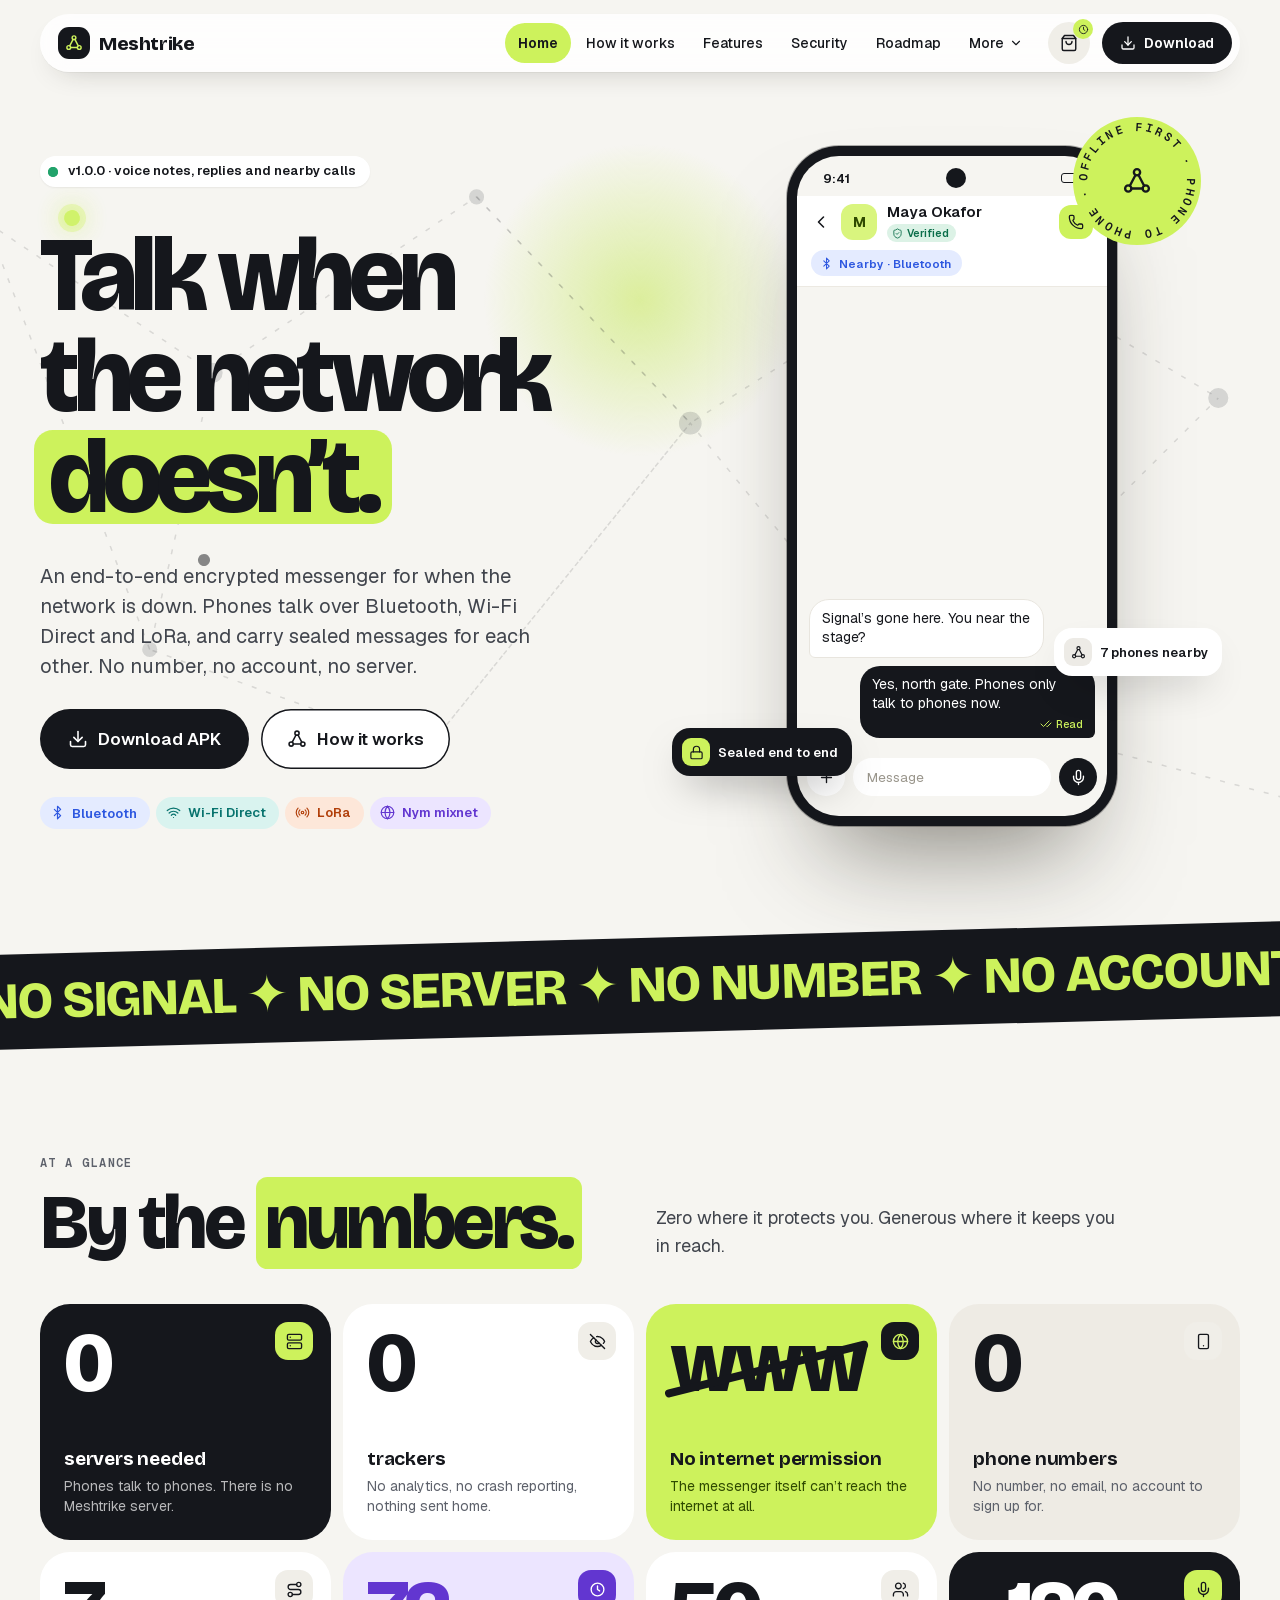
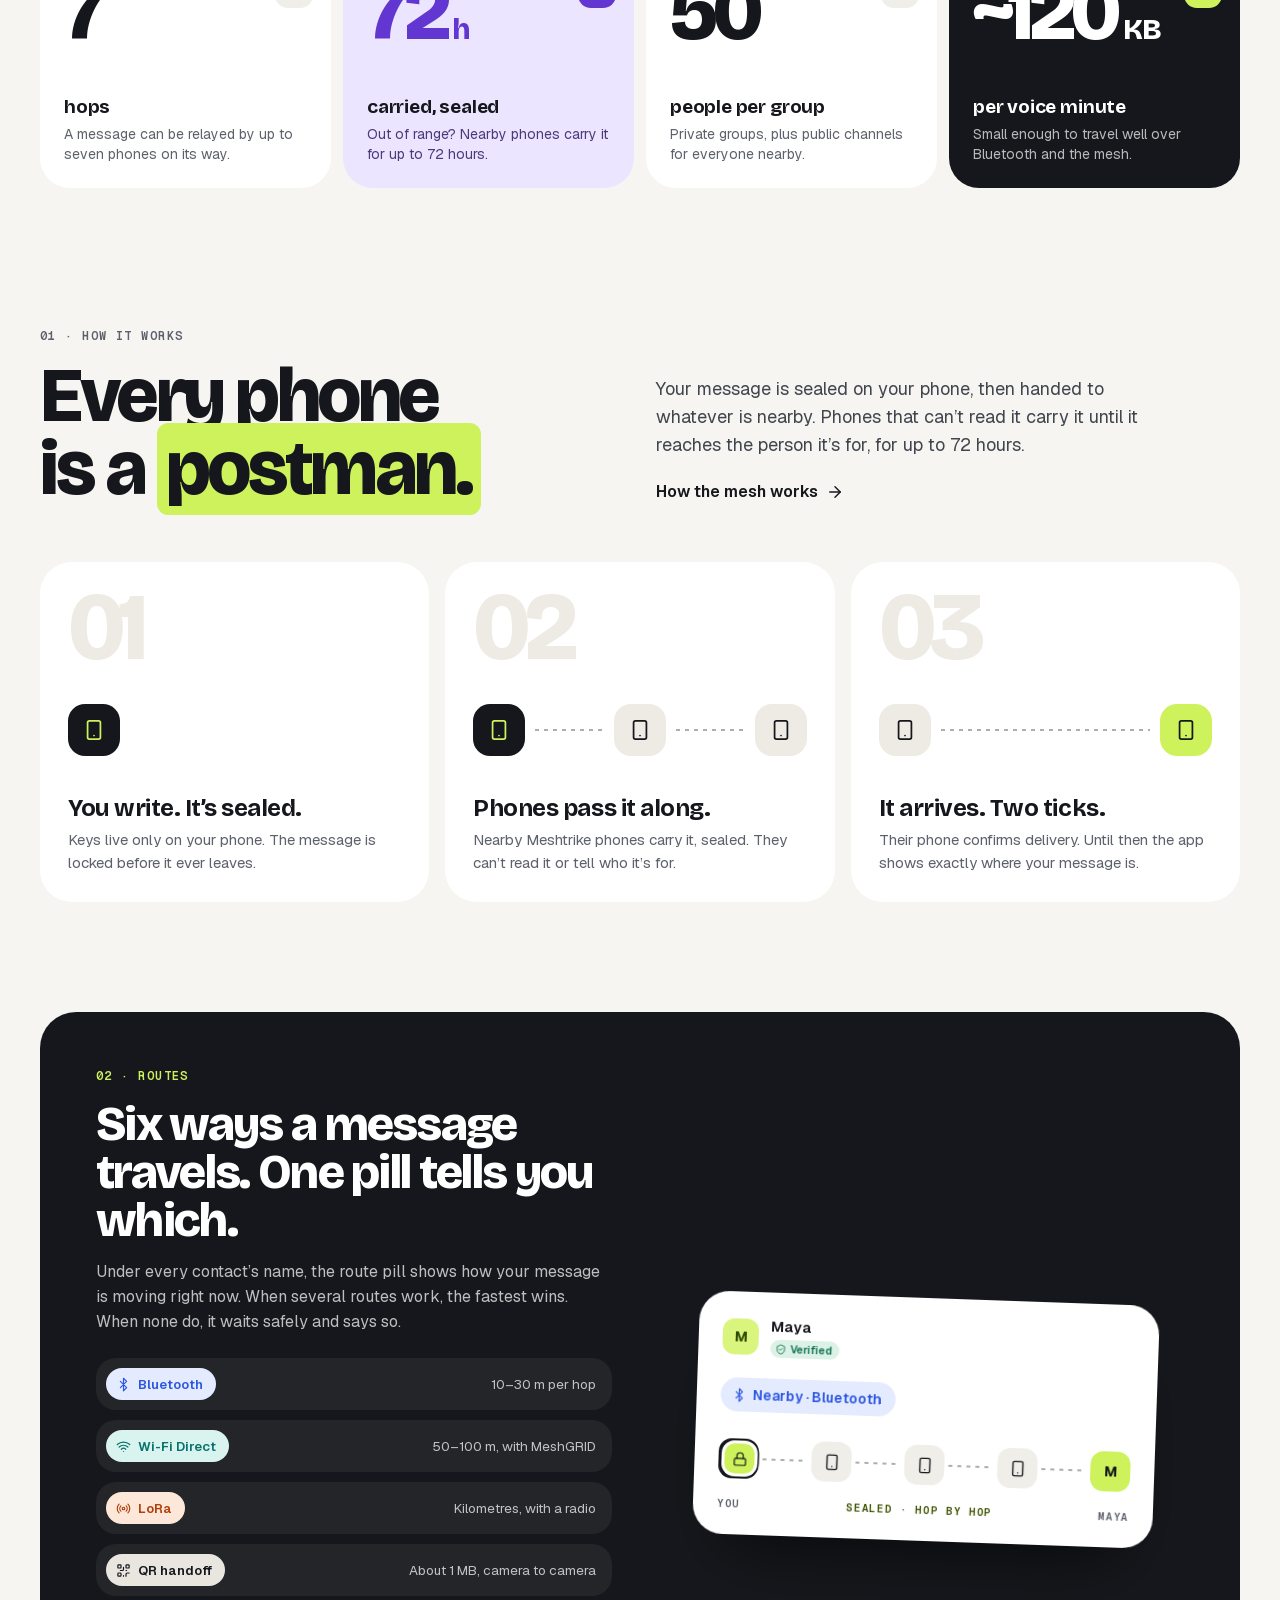
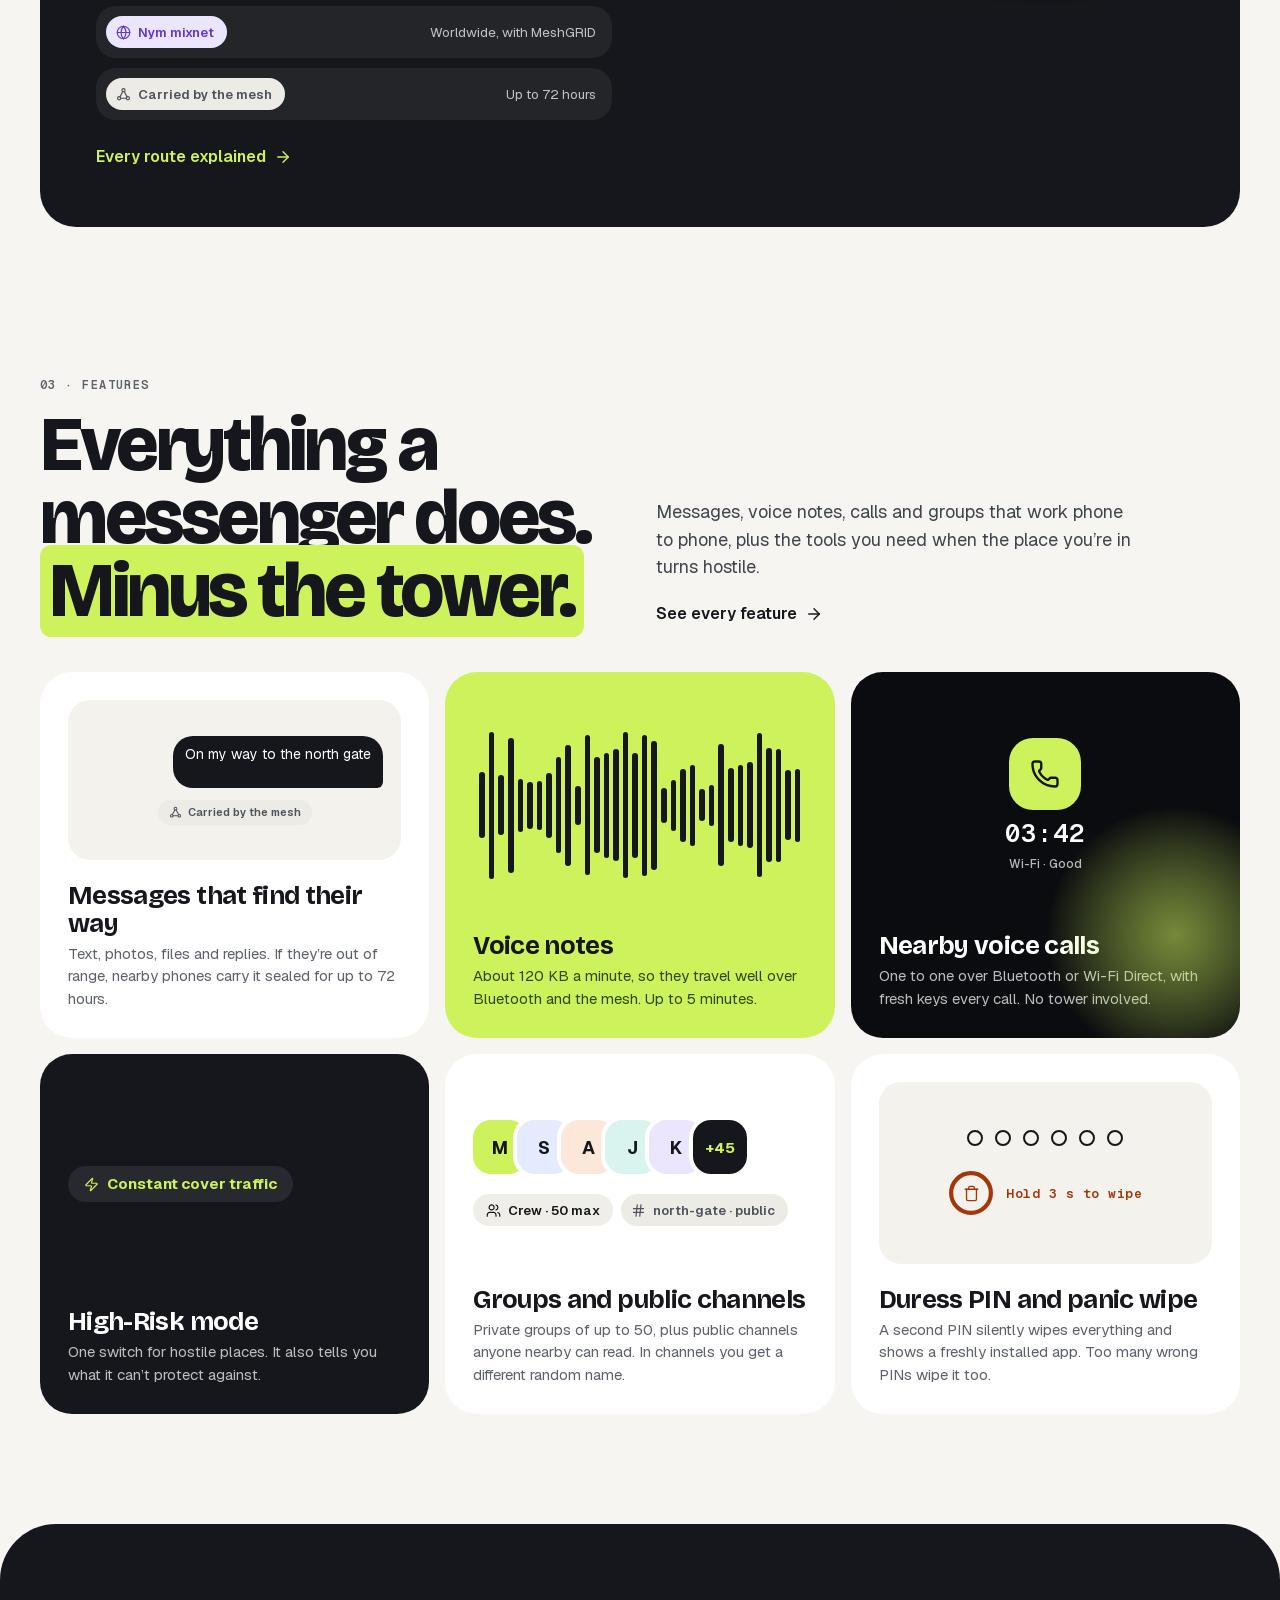
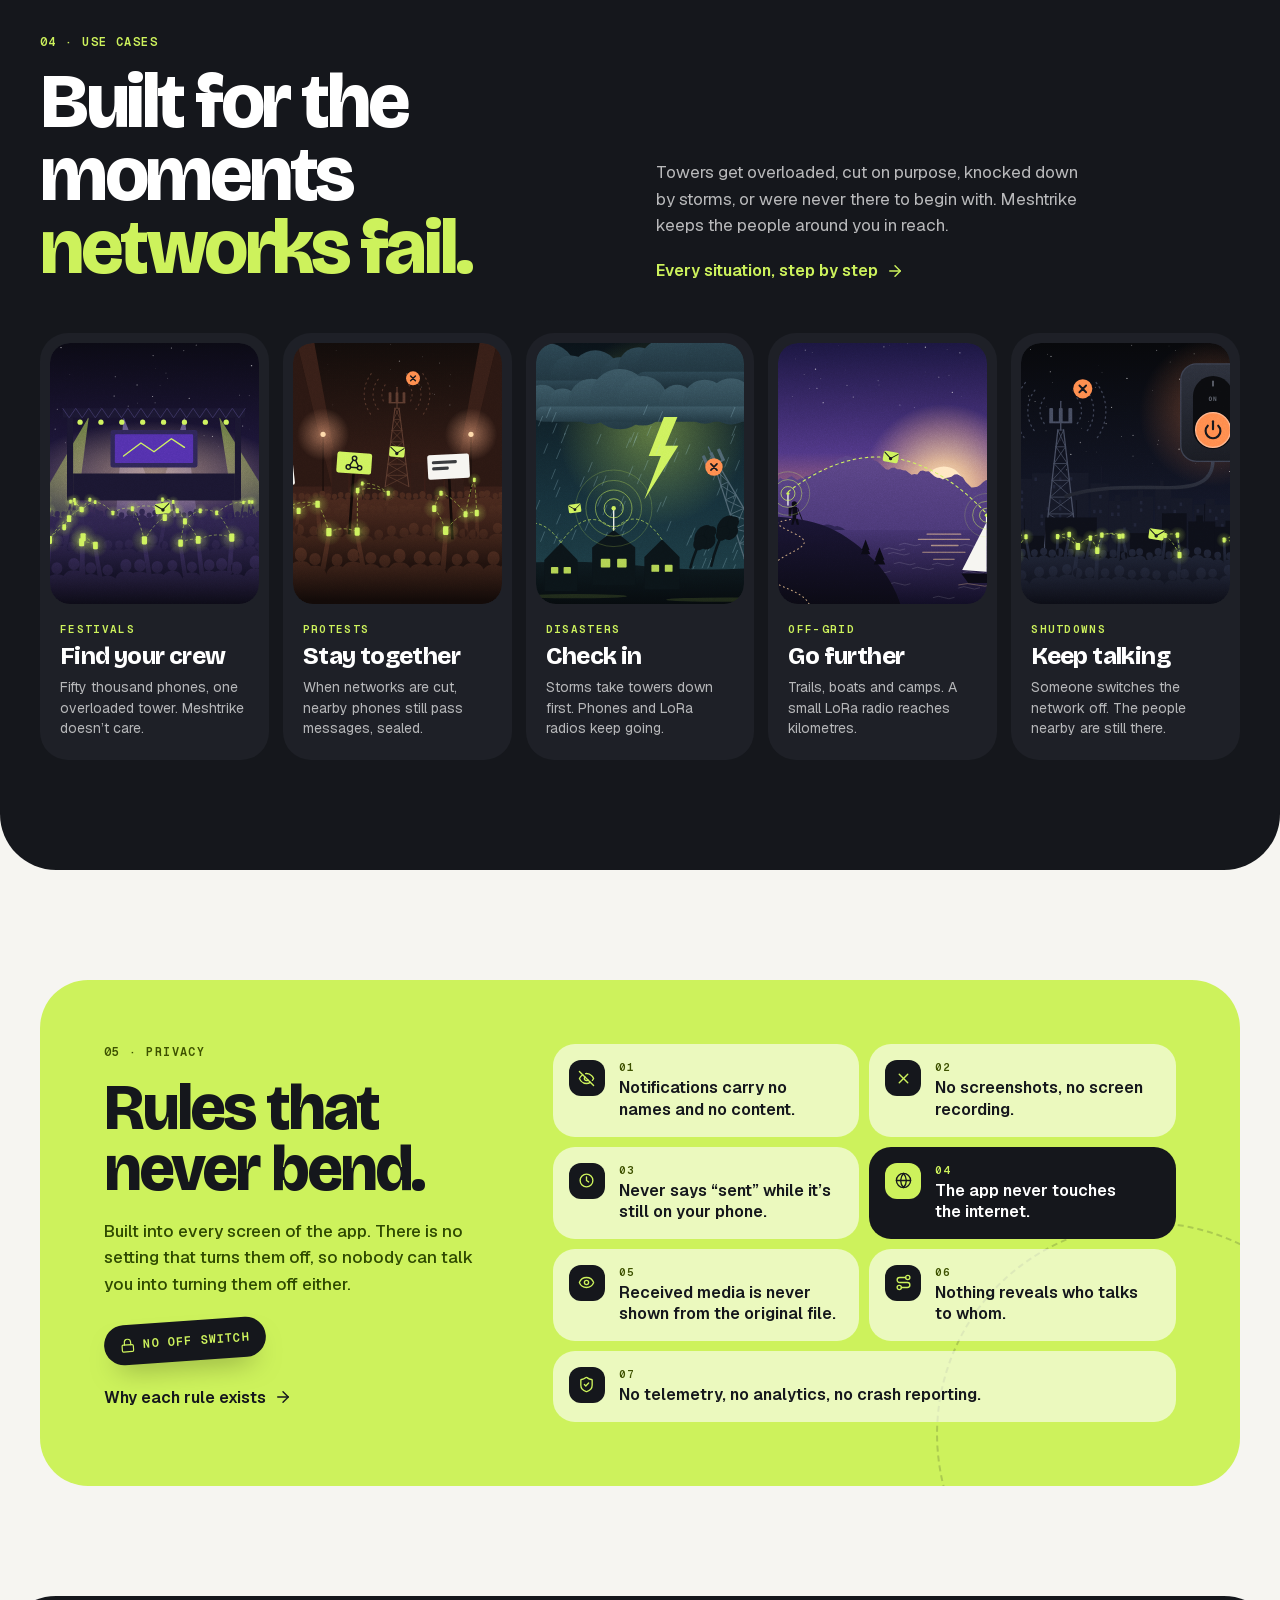
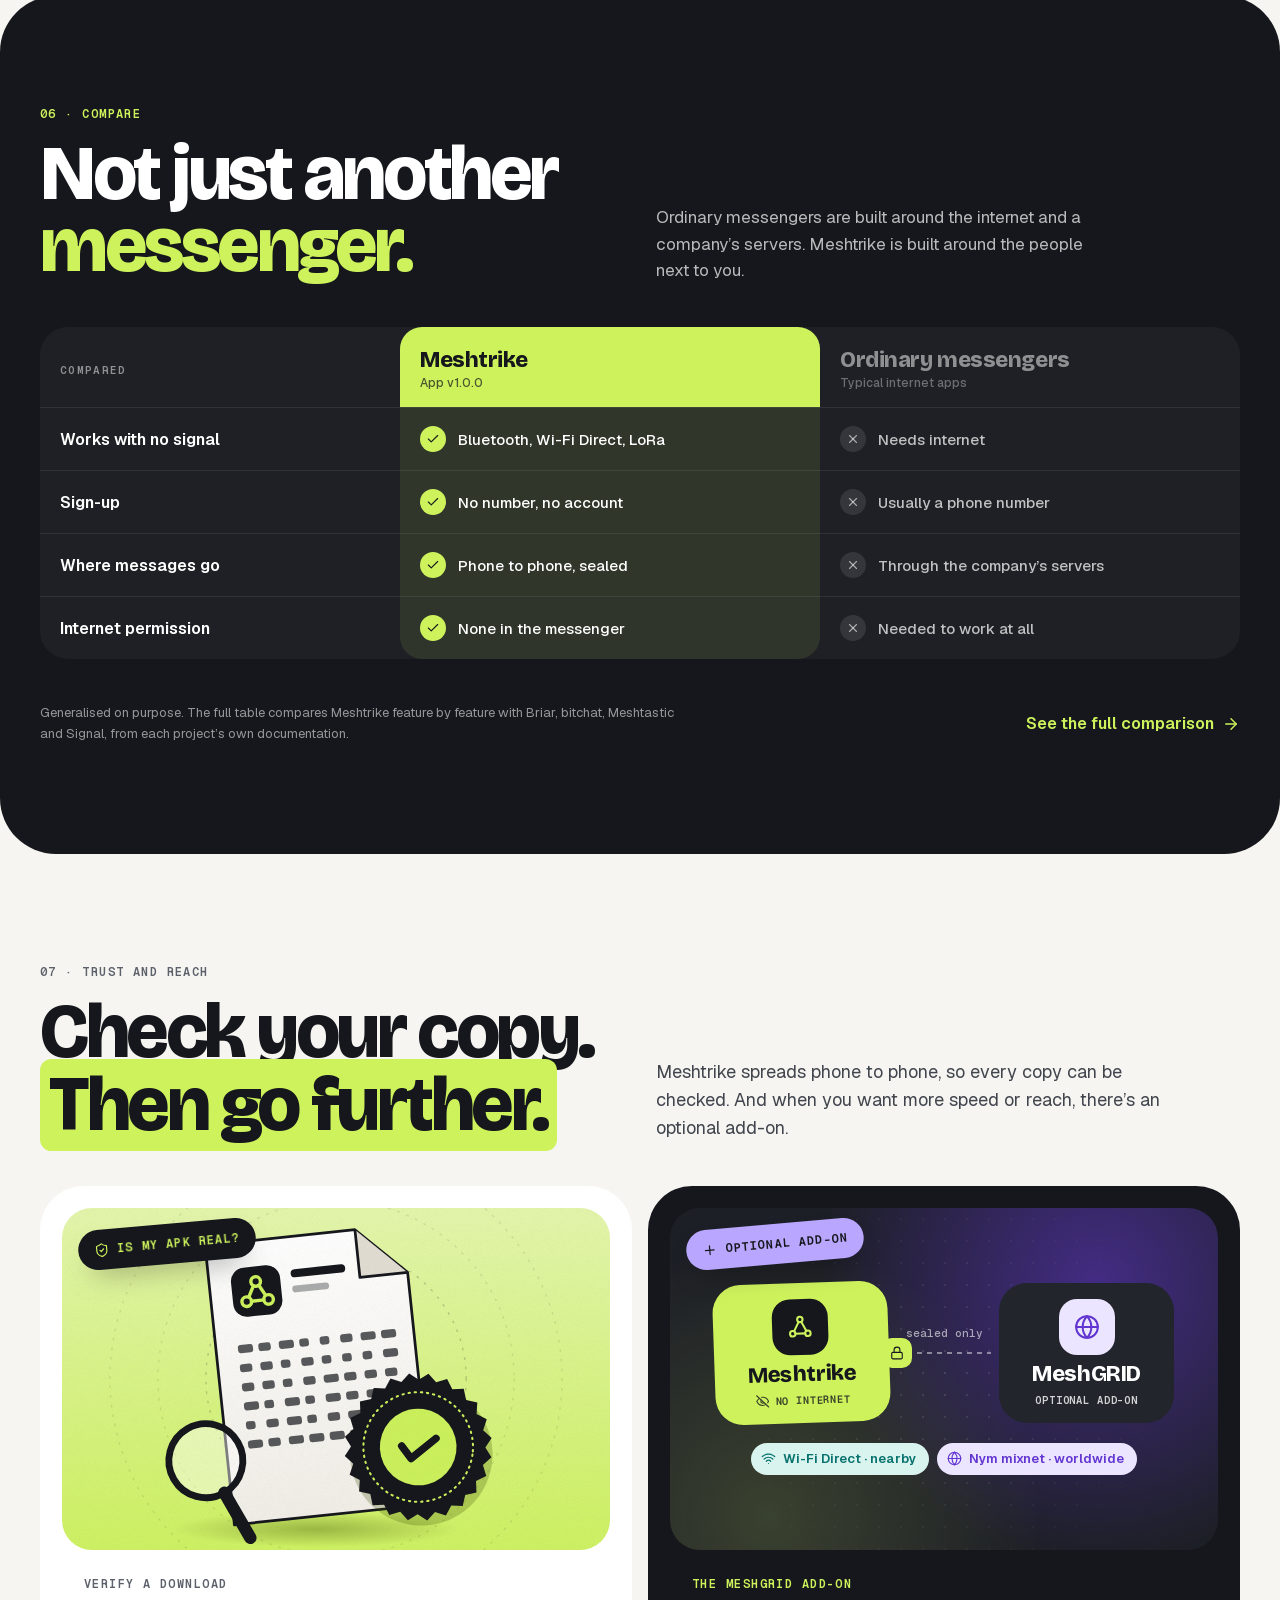
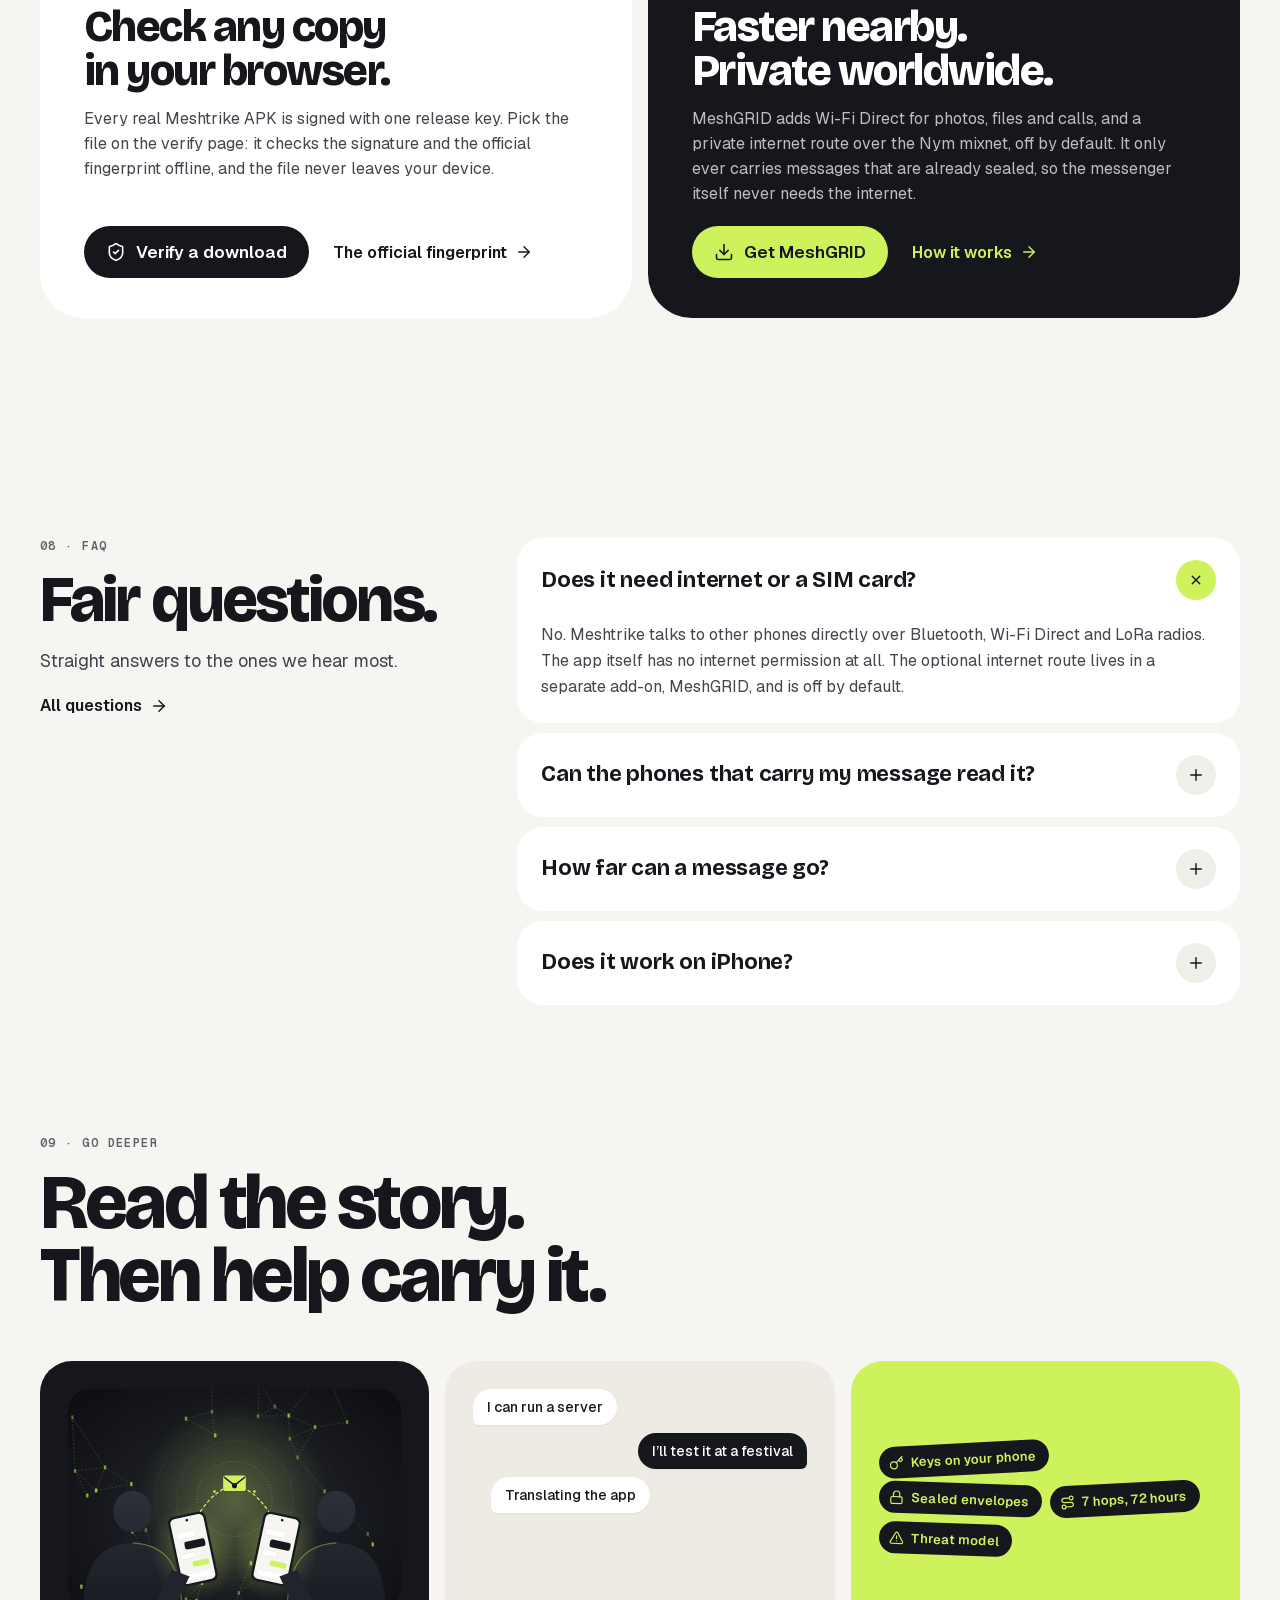
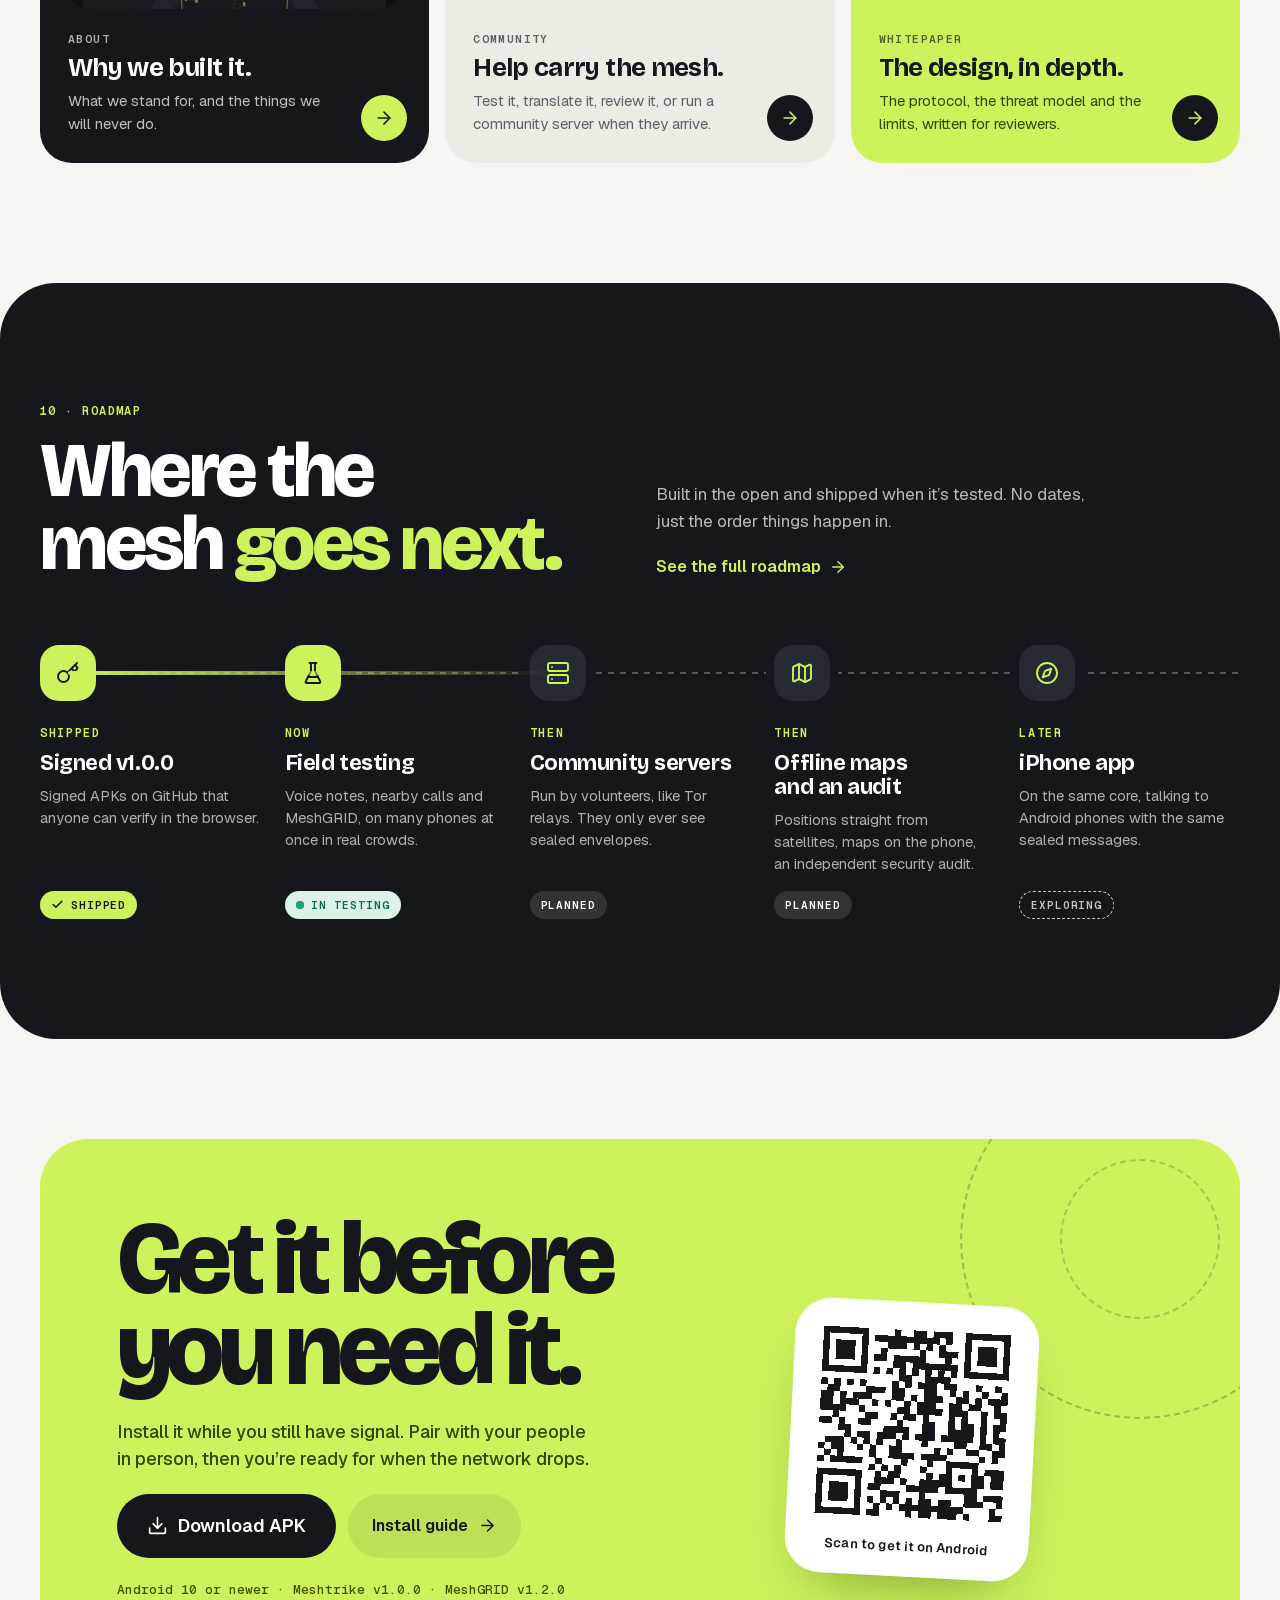
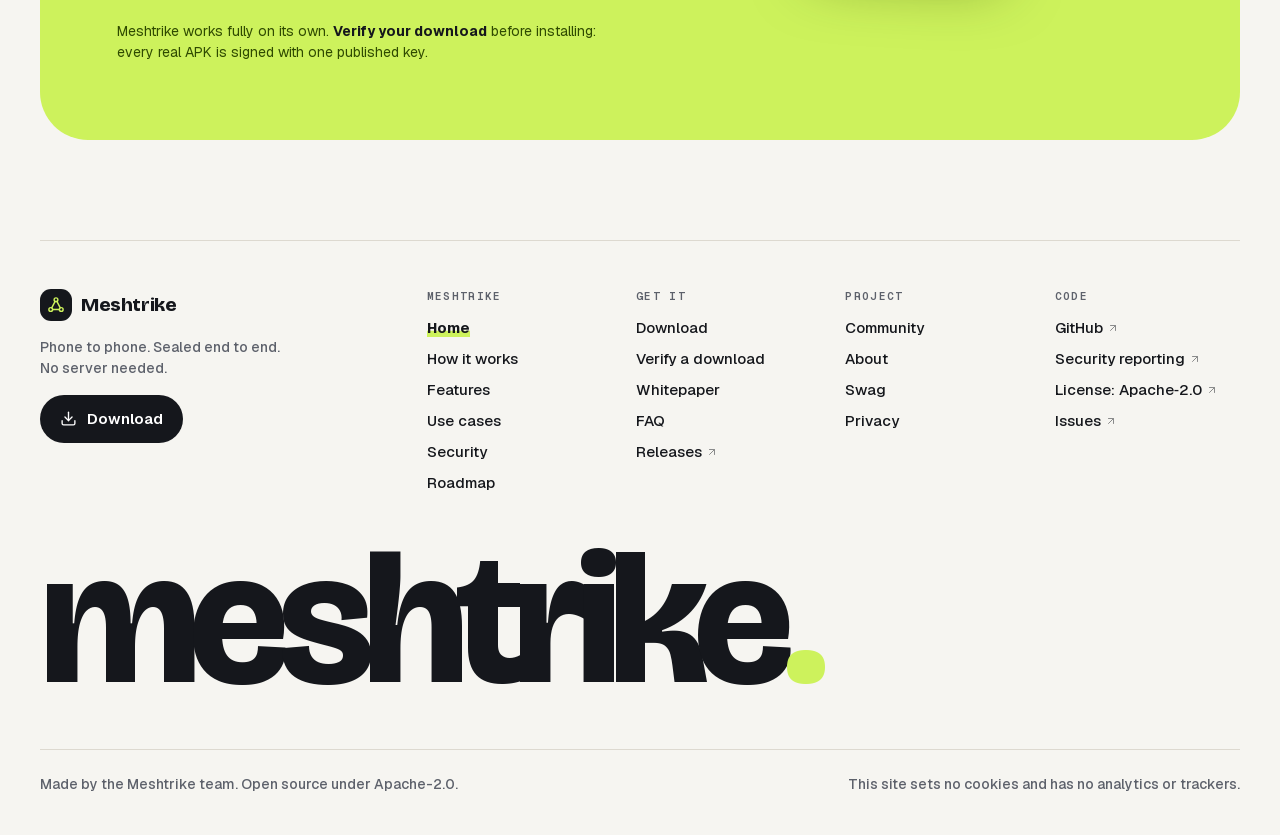
==== commit c2b4bf34: "Richer home page, new About page, roadmap after v1.0.0" ====
--- a/index.html
+++ b/index.html
@@ -61,6 +61,14 @@
   <symbol id="i-heart" viewBox="0 0 24 24"><path d="M19 14c1.49-1.46 3-3.21 3-5.5A5.5 5.5 0 0 0 16.5 3c-1.76 0-3 .5-4.5 2-1.5-1.5-2.74-2-4.5-2A5.5 5.5 0 0 0 2 8.5c0 2.3 1.5 4.05 3 5.5l7 7Z"/></symbol>
   <symbol id="i-compass" viewBox="0 0 24 24"><circle cx="12" cy="12" r="10"/><path d="m16.24 7.76-1.804 5.411a2 2 0 0 1-1.265 1.265L7.76 16.24l1.804-5.411a2 2 0 0 1 1.265-1.265z"/></symbol>
   <symbol id="i-flask" viewBox="0 0 24 24"><path d="M10 2v7.527a2 2 0 0 1-.211.896L4.72 20.55a1 1 0 0 0 .9 1.45h12.76a1 1 0 0 0 .9-1.45l-5.069-10.127A2 2 0 0 1 14 9.527V2"/><path d="M8.5 2h7"/><path d="M7 16h10"/></symbol>
+  <symbol id="i-eyeOff" viewBox="0 0 24 24"><path d="M10.73 5.08A10.43 10.43 0 0 1 12 5c7 0 10 7 10 7a13.16 13.16 0 0 1-1.67 2.68"/><path d="M6.61 6.61A13.53 13.53 0 0 0 2 12s3 7 10 7a9.74 9.74 0 0 0 5.39-1.61"/><path d="m2 2 20 20"/><path d="M9.88 9.88a3 3 0 1 0 4.24 4.24"/></symbol>
+  <symbol id="i-route" viewBox="0 0 24 24"><circle cx="6" cy="19" r="3"/><path d="M9 19h8.5a3.5 3.5 0 0 0 0-7h-11a3.5 3.5 0 0 1 0-7H15"/><circle cx="18" cy="5" r="3"/></symbol>
+  <symbol id="i-zap" viewBox="0 0 24 24"><path d="M4 14a1 1 0 0 1-.78-1.63l9.9-10.2a.5.5 0 0 1 .86.46l-1.92 6.02A1 1 0 0 0 13 10h7a1 1 0 0 1 .78 1.63l-9.9 10.2a.5.5 0 0 1-.86-.46l1.92-6.02A1 1 0 0 0 11 14z"/></symbol>
+  <symbol id="i-chat" viewBox="0 0 24 24"><path d="M7.9 20A9 9 0 1 0 4 16.1L2 22Z"/></symbol>
+  <symbol id="i-hash" viewBox="0 0 24 24"><path d="M4 9h16"/><path d="M4 15h16"/><path d="M10 3 8 21"/><path d="m16 3-2 18"/></symbol>
+  <symbol id="i-trash" viewBox="0 0 24 24"><path d="M3 6h18"/><path d="M19 6v14c0 1-1 2-2 2H7c-1 0-2-1-2-2V6"/><path d="M8 6V4c0-1 1-2 2-2h4c1 0 2 1 2 2v2"/></symbol>
+  <symbol id="i-eye" viewBox="0 0 24 24"><path d="M2.062 12.348a1 1 0 0 1 0-.696 10.75 10.75 0 0 1 19.876 0 1 1 0 0 1 0 .696 10.75 10.75 0 0 1-19.876 0"/><circle cx="12" cy="12" r="3"/></symbol>
+  <symbol id="i-alert" viewBox="0 0 24 24"><path d="m21.73 18-8-14a2 2 0 0 0-3.48 0l-8 14A2 2 0 0 0 4 21h16a2 2 0 0 0 1.73-3"/><path d="M12 9v4"/><path d="M12 17h.01"/></symbol>
 </svg>
 <a class="skip" href="#main">Skip to content</a>
 <div class="page">
@@ -205,6 +213,29 @@
   </div>
 </div>
 
+<section id="numbers" class="sec nums" aria-labelledby="nums-title">
+  <div class="wrap stack home-inner">
+    <div class="split" data-reveal>
+      <div class="sec-head">
+        <p class="eyebrow">AT A GLANCE</p>
+        <h2 class="h2" id="nums-title">By the <span class="hl">numbers.</span></h2>
+      </div>
+      <div class="split__aside">
+        <p class="lead">Zero where it protects you. Generous where it keeps you in reach.</p>
+      </div>
+    </div>
+    <ul class="nums__grid" data-seq>
+      <li class="num num--ink" style="--i:0"><span class="num__ic"><svg class="i" aria-hidden="true" focusable="false"><use href="#i-server"/></svg></span><span class="num__v">0</span><span class="num__t">servers needed</span><span class="num__d">Phones talk to phones. There is no Meshtrike server.</span></li>
+      <li class="num" style="--i:1"><span class="num__ic"><svg class="i" aria-hidden="true" focusable="false"><use href="#i-eyeOff"/></svg></span><span class="num__v">0</span><span class="num__t">trackers</span><span class="num__d">No analytics, no crash reporting, nothing sent home.</span></li>
+      <li class="num num--lime" style="--i:2"><span class="num__ic"><svg class="i" aria-hidden="true" focusable="false"><use href="#i-globe"/></svg></span><span class="num__v" aria-hidden="true"><span class="num__no">www</span></span><span class="num__t">No internet permission</span><span class="num__d">The messenger itself can’t reach the internet at all.</span></li>
+      <li class="num num--sand" style="--i:3"><span class="num__ic"><svg class="i" aria-hidden="true" focusable="false"><use href="#i-phone"/></svg></span><span class="num__v">0</span><span class="num__t">phone numbers</span><span class="num__d">No number, no email, no account to sign up for.</span></li>
+      <li class="num" style="--i:4"><span class="num__ic"><svg class="i" aria-hidden="true" focusable="false"><use href="#i-route"/></svg></span><span class="num__v">7</span><span class="num__t">hops</span><span class="num__d">A message can be relayed by up to seven phones on its way.</span></li>
+      <li class="num num--vio" style="--i:5"><span class="num__ic"><svg class="i" aria-hidden="true" focusable="false"><use href="#i-clock"/></svg></span><span class="num__v">72<small>h</small></span><span class="num__t">carried, sealed</span><span class="num__d">Out of range? Nearby phones carry it for up to 72 hours.</span></li>
+      <li class="num" style="--i:6"><span class="num__ic"><svg class="i" aria-hidden="true" focusable="false"><use href="#i-users"/></svg></span><span class="num__v">50</span><span class="num__t">people per group</span><span class="num__d">Private groups, plus public channels for everyone nearby.</span></li>
+      <li class="num num--ink" style="--i:7"><span class="num__ic"><svg class="i" aria-hidden="true" focusable="false"><use href="#i-mic"/></svg></span><span class="num__v">~120<small>KB</small></span><span class="num__t">per voice minute</span><span class="num__d">Small enough to travel well over Bluetooth and the mesh.</span></li>
+    </ul>
+  </div>
+</section>
 <section id="how" class="sec how how--teaser" aria-labelledby="how-title">
   <div class="wrap stack how__inner">
     <div class="split" data-reveal>
@@ -245,46 +276,279 @@
     </ol>
   </div>
 </section>
-
+<section id="routes" class="sec hroutes" aria-labelledby="routes-title">
+  <div class="wrap">
+    <div class="pillbox dark" data-reveal>
+      <div class="pillbox__copy">
+        <p class="eyebrow eyebrow--lime">02 · ROUTES</p>
+        <h2 class="h3" id="routes-title">Six ways a message travels. One pill tells you which.</h2>
+        <p class="on-dark">Under every contact’s name, the route pill shows how your message is moving right now. When several routes work, the fastest wins. When none do, it waits safely and says so.</p>
+        <ul class="routes">
+          <li><span class="chip c-bt"><svg class="i" aria-hidden="true" focusable="false"><use href="#i-bt"/></svg>Bluetooth</span><span class="routes__range">10–30 m per hop</span></li>
+          <li><span class="chip c-wifi"><svg class="i" aria-hidden="true" focusable="false"><use href="#i-wifi"/></svg>Wi-Fi Direct</span><span class="routes__range">50–100 m, with MeshGRID</span></li>
+          <li><span class="chip c-lora"><svg class="i" aria-hidden="true" focusable="false"><use href="#i-radio"/></svg>LoRa</span><span class="routes__range">Kilometres, with a radio</span></li>
+          <li><span class="chip c-qr"><svg class="i" aria-hidden="true" focusable="false"><use href="#i-qr"/></svg>QR handoff</span><span class="routes__range">About 1 MB, camera to camera</span></li>
+          <li><span class="chip c-net"><svg class="i" aria-hidden="true" focusable="false"><use href="#i-globe"/></svg>Nym mixnet</span><span class="routes__range">Worldwide, with MeshGRID</span></li>
+          <li><span class="chip c-mesh"><svg class="i" aria-hidden="true" focusable="false"><use href="#i-mesh"/></svg>Carried by the mesh</span><span class="routes__range">Up to 72 hours</span></li>
+        </ul>
+        <a class="go go--lime" href="how-it-works.html#routes">Every route explained<svg class="i" aria-hidden="true" focusable="false"><use href="#i-arrow"/></svg></a>
+      </div>
+      <div class="hroutes__demo" aria-hidden="true">
+        <div class="pilldemo">
+          <div class="pilldemo__hd">
+            <span class="avatar">M</span>
+            <span class="pilldemo__who"><span class="chat-hd__name">Maya</span><span class="verified"><svg class="i" aria-hidden="true" focusable="false"><use href="#i-shieldOk"/></svg>Verified</span></span>
+          </div>
+          <div class="pilltick">
+            <ul class="pilltick__list">
+              <li><span class="route-pill c-bt"><svg class="i" aria-hidden="true" focusable="false"><use href="#i-bt"/></svg><span>Nearby · Bluetooth</span></span></li>
+              <li><span class="route-pill c-wifi"><svg class="i" aria-hidden="true" focusable="false"><use href="#i-wifi"/></svg><span>Nearby · Wi-Fi (fast)</span></span></li>
+              <li><span class="route-pill c-lora"><svg class="i" aria-hidden="true" focusable="false"><use href="#i-radio"/></svg><span>Long range · LoRa</span></span></li>
+              <li><span class="route-pill c-qr"><svg class="i" aria-hidden="true" focusable="false"><use href="#i-qr"/></svg><span>QR handoff</span></span></li>
+              <li><span class="route-pill c-net"><svg class="i" aria-hidden="true" focusable="false"><use href="#i-globe"/></svg><span>Internet · private route</span></span></li>
+              <li><span class="route-pill c-mesh"><svg class="i" aria-hidden="true" focusable="false"><use href="#i-mesh"/></svg><span>Carried by the mesh</span></span></li>
+              <li><span class="route-pill c-bt"><svg class="i" aria-hidden="true" focusable="false"><use href="#i-bt"/></svg><span>Nearby · Bluetooth</span></span></li>
+            </ul>
+          </div>
+          <div class="lane">
+            <span class="lane__n lane__n--me"><svg class="i" aria-hidden="true" focusable="false"><use href="#i-phone"/></svg></span><span class="lane__w"></span><span class="lane__n"><svg class="i" aria-hidden="true" focusable="false"><use href="#i-phone"/></svg></span><span class="lane__w"></span><span class="lane__n"><svg class="i" aria-hidden="true" focusable="false"><use href="#i-phone"/></svg></span><span class="lane__w"></span><span class="lane__n"><svg class="i" aria-hidden="true" focusable="false"><use href="#i-phone"/></svg></span><span class="lane__w"></span><span class="lane__n lane__n--to">M</span>
+            <span class="lane__env"><svg class="i" aria-hidden="true" focusable="false"><use href="#i-lock"/></svg></span>
+          </div>
+          <p class="lane__cap" style="margin:0"><span>YOU</span><span>SEALED · HOP BY HOP</span><span>MAYA</span></p>
+        </div>
+      </div>
+    </div>
+  </div>
+</section>
+<section id="features" class="sec features hfeat" aria-labelledby="hfeat-title">
+  <div class="wrap stack hfeat__inner">
+    <div class="split" data-reveal>
+      <div class="sec-head">
+        <p class="eyebrow">03 · FEATURES</p>
+        <h2 class="h2" id="hfeat-title">Everything a messenger does. <span class="hl">Minus the tower.</span></h2>
+      </div>
+      <div class="split__aside">
+        <p class="lead">Messages, voice notes, calls and groups that work phone to phone, plus the tools you need when the place you’re in turns hostile.</p>
+        <a class="go" href="features.html">See every feature<svg class="i" aria-hidden="true" focusable="false"><use href="#i-arrow"/></svg></a>
+      </div>
+    </div>
+    <div class="feat-grid">
+
+      <article class="feat tilt" data-reveal data-tilt>
+        <div class="demo-states" aria-hidden="true">
+          <div class="bub bub--out demo-states__bub"><span>On my way to the north gate</span><span class="demo-states__st"><span class="bub__st st-wait"><svg class="i" aria-hidden="true" focusable="false"><use href="#i-clock"/></svg><span>Waiting</span></span><span class="bub__st st-sent"><svg class="i" aria-hidden="true" focusable="false"><use href="#i-check"/></svg><span>Sent</span></span><span class="bub__st st-done"><svg class="i" aria-hidden="true" focusable="false"><use href="#i-checks"/></svg><span>Delivered</span></span></span></div>
+          <span class="bub--sys demo-states__sys"><svg class="i" aria-hidden="true" focusable="false"><use href="#i-mesh"/></svg>Carried by the mesh</span>
+        </div>
+        <div class="feat__txt"><h3 class="feat__t">Messages that find their way</h3><p class="feat__d">Text, photos, files and replies. If they’re out of range, nearby phones carry it sealed for up to 72 hours.</p></div>
+      </article>
+
+      <article class="feat feat--lime tilt" data-reveal data-tilt>
+        <div class="bigwave" aria-hidden="true"><span style="height:66px;animation-delay:0.00s"></span><span style="height:147px;animation-delay:0.05s"></span><span style="height:60px;animation-delay:0.10s"></span><span style="height:135px;animation-delay:0.15s"></span><span style="height:53px;animation-delay:0.20s"></span><span style="height:47px;animation-delay:0.25s"></span><span style="height:49px;animation-delay:0.30s"></span><span style="height:65px;animation-delay:0.35s"></span><span style="height:96px;animation-delay:0.40s"></span><span style="height:121px;animation-delay:0.45s"></span><span style="height:39px;animation-delay:0.50s"></span><span style="height:140px;animation-delay:0.55s"></span><span style="height:96px;animation-delay:0.60s"></span><span style="height:105px;animation-delay:0.65s"></span><span style="height:112px;animation-delay:0.70s"></span><span style="height:146px;animation-delay:0.75s"></span><span style="height:105px;animation-delay:0.80s"></span><span style="height:141px;animation-delay:0.85s"></span><span style="height:129px;animation-delay:0.90s"></span><span style="height:35px;animation-delay:0.95s"></span><span style="height:51px;animation-delay:1.00s"></span><span style="height:73px;animation-delay:1.05s"></span><span style="height:81px;animation-delay:1.10s"></span><span style="height:32px;animation-delay:1.15s"></span><span style="height:41px;animation-delay:1.20s"></span><span style="height:122px;animation-delay:1.25s"></span><span style="height:74px;animation-delay:1.30s"></span><span style="height:81px;animation-delay:1.35s"></span><span style="height:86px;animation-delay:1.40s"></span><span style="height:144px;animation-delay:1.45s"></span><span style="height:114px;animation-delay:1.50s"></span><span style="height:113px;animation-delay:1.55s"></span><span style="height:70px;animation-delay:1.60s"></span><span style="height:73px;animation-delay:1.65s"></span></div>
+        <div class="feat__txt"><h3 class="feat__t">Voice notes</h3><p class="feat__d">About 120 KB a minute, so they travel well over Bluetooth and the mesh. Up to 5 minutes.</p></div>
+      </article>
+
+      <article class="feat feat--black dark tilt" data-reveal data-tilt>
+        <div class="callstage" aria-hidden="true">
+          <span class="callstage__ping"></span>
+          <span class="callstage__ping callstage__ping--2"></span>
+          <div class="callstage__mid"><span class="callstage__ic"><svg class="i" aria-hidden="true" focusable="false"><use href="#i-call"/></svg></span><span class="callstage__time">03:42</span><span class="callstage__q">Wi-Fi · Good</span></div>
+        </div>
+        <div class="feat__txt"><h3 class="feat__t">Nearby voice calls</h3><p class="feat__d">One to one over Bluetooth or Wi-Fi Direct, with fresh keys every call. No tower involved.</p></div>
+      </article>
+
+      <article class="feat feat--ink dark tilt" data-reveal data-tilt>
+        <div class="tick-wrap">
+          <div class="tick">
+            <ul class="tick__list" aria-label="What High-Risk mode turns on">
+              <li><svg class="i" aria-hidden="true" focusable="false"><use href="#i-zap"/></svg>Constant cover traffic</li>
+              <li><svg class="i" aria-hidden="true" focusable="false"><use href="#i-chat"/></svg>Text only</li>
+              <li><svg class="i" aria-hidden="true" focusable="false"><use href="#i-radio"/></svg>LoRa and Wi-Fi off</li>
+              <li><svg class="i" aria-hidden="true" focusable="false"><use href="#i-timer"/></svg>24-hour disappearing</li>
+              <li><svg class="i" aria-hidden="true" focusable="false"><use href="#i-lock"/></svg>Instant lock</li>
+              <li aria-hidden="true"><svg class="i" aria-hidden="true" focusable="false"><use href="#i-zap"/></svg>Constant cover traffic</li>
+            </ul>
+          </div>
+        </div>
+        <div class="feat__txt"><h3 class="feat__t">High-Risk mode</h3><p class="feat__d">One switch for hostile places. It also tells you what it can’t protect against.</p></div>
+      </article>
+
+      <article class="feat tilt" data-reveal data-tilt>
+        <div class="demo-group" aria-hidden="true">
+          <div class="demo-group__stack"><span style="--c:#CDF25C">M</span><span style="--c:#E4EBFF">S</span><span style="--c:#FDE7D9">A</span><span style="--c:#D9F3EF">J</span><span style="--c:#ECE5FF">K</span><span class="demo-group__more">+45</span></div>
+          <div class="demo-group__chans"><span class="chip chip--plain"><svg class="i" aria-hidden="true" focusable="false"><use href="#i-users"/></svg>Crew · 50 max</span><span class="chip c-mesh"><svg class="i" aria-hidden="true" focusable="false"><use href="#i-hash"/></svg>north-gate · public</span></div>
+        </div>
+        <div class="feat__txt"><h3 class="feat__t">Groups and public channels</h3><p class="feat__d">Private groups of up to 50, plus public channels anyone nearby can read. In channels you get a different random name.</p></div>
+      </article>
+
+      <article class="feat tilt" data-reveal data-tilt>
+        <div class="demo-pin" aria-hidden="true">
+          <div class="demo-pin__dots"><span></span><span></span><span></span><span></span><span></span><span></span></div>
+          <div class="demo-pin__row"><span class="demo-pin__hold"><svg viewBox="0 0 44 44"><circle cx="22" cy="22" r="19" fill="none" stroke="#EEEBE4" stroke-width="4"/><circle class="demo-pin__arc" cx="22" cy="22" r="19" fill="none" stroke="#A3360A" stroke-width="4" stroke-linecap="round" stroke-dasharray="120"/></svg><svg class="i" aria-hidden="true" focusable="false"><use href="#i-trash"/></svg></span><span class="demo-pin__lbl">Hold 3 s to wipe</span></div>
+        </div>
+        <div class="feat__txt"><h3 class="feat__t">Duress PIN and panic wipe</h3><p class="feat__d">A second PIN silently wipes everything and shows a freshly installed app. Too many wrong PINs wipe it too.</p></div>
+      </article>
+
+    </div>
+  </div>
+</section>
+<section id="uses" class="sec ucs dark" aria-labelledby="ucs-title">
+  <div class="wrap stack ucs__inner">
+    <div class="split" data-reveal>
+      <div class="sec-head">
+        <p class="eyebrow eyebrow--lime">04 · USE CASES</p>
+        <h2 class="h2" id="ucs-title">Built for the moments <span class="lime">networks fail.</span></h2>
+      </div>
+      <div class="split__aside">
+        <p class="ucs__lead">Towers get overloaded, cut on purpose, knocked down by storms, or were never there to begin with. Meshtrike keeps the people around you in reach.</p>
+        <a class="go go--lime" href="use-cases.html">Every situation, step by step<svg class="i" aria-hidden="true" focusable="false"><use href="#i-arrow"/></svg></a>
+      </div>
+    </div>
+    <ul class="ucs__row" data-reveal>
+      <li><a class="uc" href="use-cases.html#situations"><span class="uc__fig"><img class="uc__img" src="img/ch-festival.svg" alt="" width="800" height="600" loading="lazy" decoding="async"></span><span class="uc__tag">FESTIVALS</span><span class="uc__t">Find your crew</span><span class="uc__d">Fifty thousand phones, one overloaded tower. Meshtrike doesn’t care.</span></a></li>
+      <li><a class="uc" href="use-cases.html#situations"><span class="uc__fig"><img class="uc__img" src="img/ch-protest.svg" alt="" width="800" height="600" loading="lazy" decoding="async"></span><span class="uc__tag">PROTESTS</span><span class="uc__t">Stay together</span><span class="uc__d">When networks are cut, nearby phones still pass messages, sealed.</span></a></li>
+      <li><a class="uc" href="use-cases.html#situations"><span class="uc__fig"><img class="uc__img" src="img/ch-storm.svg" alt="" width="800" height="600" loading="lazy" decoding="async"></span><span class="uc__tag">DISASTERS</span><span class="uc__t">Check in</span><span class="uc__d">Storms take towers down first. Phones and LoRa radios keep going.</span></a></li>
+      <li><a class="uc" href="use-cases.html#situations"><span class="uc__fig"><img class="uc__img" src="img/ch-offgrid.svg" alt="" width="800" height="600" loading="lazy" decoding="async"></span><span class="uc__tag">OFF-GRID</span><span class="uc__t">Go further</span><span class="uc__d">Trails, boats and camps. A small LoRa radio reaches kilometres.</span></a></li>
+      <li><a class="uc" href="use-cases.html#situations"><span class="uc__fig"><img class="uc__img" src="img/ch-shutdown.svg" alt="" width="800" height="600" loading="lazy" decoding="async"></span><span class="uc__tag">SHUTDOWNS</span><span class="uc__t">Keep talking</span><span class="uc__d">Someone switches the network off. The people nearby are still there.</span></a></li>
+    </ul>
+  </div>
+</section>
+<section id="privacy" class="sec hrules" aria-labelledby="hrules-title">
+  <div class="hrules__box" data-reveal>
+    <div class="hrules__head">
+      <p class="eyebrow" style="color:var(--lime-deep)">05 · PRIVACY</p>
+      <h2 class="h2" id="hrules-title">Rules that never bend.</h2>
+      <p class="hrules__lead">Built into every screen of the app. There is no setting that turns them off, so nobody can talk you into turning them off either.</p>
+      <span class="stk hrules__stk"><svg class="i" aria-hidden="true" focusable="false"><use href="#i-lock"/></svg>No off switch</span>
+      <a class="go" href="security.html#rules">Why each rule exists<svg class="i" aria-hidden="true" focusable="false"><use href="#i-arrow"/></svg></a>
+    </div>
+    <ol class="hrules__list" data-seq>
+      <li class="hrule" style="--i:0"><span class="hrule__ic"><svg class="i" aria-hidden="true" focusable="false"><use href="#i-eyeOff"/></svg></span><span><span class="hrule__n">01</span>Notifications carry no names and no content.</span></li>
+      <li class="hrule" style="--i:1"><span class="hrule__ic"><svg class="i" aria-hidden="true" focusable="false"><use href="#i-x"/></svg></span><span><span class="hrule__n">02</span>No screenshots, no screen recording.</span></li>
+      <li class="hrule" style="--i:2"><span class="hrule__ic"><svg class="i" aria-hidden="true" focusable="false"><use href="#i-clock"/></svg></span><span><span class="hrule__n">03</span>Never says “sent” while it’s still on your phone.</span></li>
+      <li class="hrule hrule--ink" style="--i:3"><span class="hrule__ic"><svg class="i" aria-hidden="true" focusable="false"><use href="#i-globe"/></svg></span><span><span class="hrule__n">04</span>The app never touches the internet.</span></li>
+      <li class="hrule" style="--i:4"><span class="hrule__ic"><svg class="i" aria-hidden="true" focusable="false"><use href="#i-eye"/></svg></span><span><span class="hrule__n">05</span>Received media is never shown from the original file.</span></li>
+      <li class="hrule" style="--i:5"><span class="hrule__ic"><svg class="i" aria-hidden="true" focusable="false"><use href="#i-route"/></svg></span><span><span class="hrule__n">06</span>Nothing reveals who talks to whom.</span></li>
+      <li class="hrule hrule--wide" style="--i:6"><span class="hrule__ic"><svg class="i" aria-hidden="true" focusable="false"><use href="#i-shieldOk"/></svg></span><span><span class="hrule__n">07</span>No telemetry, no analytics, no crash reporting.</span></li>
+    </ol>
+  </div>
+</section>
+<section id="compare" class="sec hcmp dark" aria-labelledby="hcmp-title">
+  <div class="wrap stack hcmp__inner">
+    <div class="split" data-reveal>
+      <div class="sec-head">
+        <p class="eyebrow eyebrow--lime">06 · COMPARE</p>
+        <h2 class="h2" id="hcmp-title">Not just another <span class="lime">messenger.</span></h2>
+      </div>
+      <div class="split__aside">
+        <p class="hcmp__lead">Ordinary messengers are built around the internet and a company’s servers. Meshtrike is built around the people next to you.</p>
+      </div>
+    </div>
+    <div data-reveal>
+      <table class="ctbl">
+        <caption class="sr-only">Meshtrike compared with a typical internet messenger</caption>
+        <colgroup><col class="ctbl__q"><col><col></colgroup>
+        <thead><tr><th scope="col">COMPARED</th><th scope="col" class="me"><span class="ctbl__name">Meshtrike</span><span class="ctbl__sub">App <span data-ver="app">v1.0.0</span></span></th><th scope="col"><span class="ctbl__name">Ordinary messengers</span><span class="ctbl__sub">Typical internet apps</span></th></tr></thead>
+        <tbody>
+          <tr><th scope="row">Works with no signal</th><td class="me"><div class="cell"><span class="cell__ic cell__ic--y" role="img" aria-label="Yes"><svg class="i" aria-hidden="true" focusable="false"><use href="#i-check"/></svg></span><span class="cell__t">Bluetooth, Wi-Fi Direct, LoRa</span></div></td><td><div class="cell"><span class="cell__ic cell__ic--n" role="img" aria-label="No"><svg class="i" aria-hidden="true" focusable="false"><use href="#i-x"/></svg></span><span class="cell__t">Needs internet</span></div></td></tr>
+          <tr><th scope="row">Sign-up</th><td class="me"><div class="cell"><span class="cell__ic cell__ic--y" role="img" aria-label="Yes"><svg class="i" aria-hidden="true" focusable="false"><use href="#i-check"/></svg></span><span class="cell__t">No number, no account</span></div></td><td><div class="cell"><span class="cell__ic cell__ic--n" role="img" aria-label="No"><svg class="i" aria-hidden="true" focusable="false"><use href="#i-x"/></svg></span><span class="cell__t">Usually a phone number</span></div></td></tr>
+          <tr><th scope="row">Where messages go</th><td class="me"><div class="cell"><span class="cell__ic cell__ic--y" role="img" aria-label="Yes"><svg class="i" aria-hidden="true" focusable="false"><use href="#i-check"/></svg></span><span class="cell__t">Phone to phone, sealed</span></div></td><td><div class="cell"><span class="cell__ic cell__ic--n" role="img" aria-label="No"><svg class="i" aria-hidden="true" focusable="false"><use href="#i-x"/></svg></span><span class="cell__t">Through the company’s servers</span></div></td></tr>
+          <tr><th scope="row">Internet permission</th><td class="me"><div class="cell"><span class="cell__ic cell__ic--y" role="img" aria-label="Yes"><svg class="i" aria-hidden="true" focusable="false"><use href="#i-check"/></svg></span><span class="cell__t">None in the messenger</span></div></td><td><div class="cell"><span class="cell__ic cell__ic--n" role="img" aria-label="No"><svg class="i" aria-hidden="true" focusable="false"><use href="#i-x"/></svg></span><span class="cell__t">Needed to work at all</span></div></td></tr>
+        </tbody>
+      </table>
+    </div>
+    <div class="hcmp__foot">
+      <p class="hcmp__note">Generalised on purpose. The full table compares Meshtrike feature by feature with Briar, bitchat, Meshtastic and Signal, from each project’s own documentation.</p>
+      <a class="go go--lime" href="security.html#compare">See the full comparison<svg class="i" aria-hidden="true" focusable="false"><use href="#i-arrow"/></svg></a>
+    </div>
+  </div>
+</section>
+<section id="trust" class="sec trust" aria-labelledby="trust-title">
+  <div class="wrap stack trust__inner">
+    <div class="split" data-reveal>
+      <div class="sec-head">
+        <p class="eyebrow">07 · TRUST AND REACH</p>
+        <h2 class="h2" id="trust-title">Check your copy. <span class="hl">Then go further.</span></h2>
+      </div>
+      <div class="split__aside">
+        <p class="lead">Meshtrike spreads phone to phone, so every copy can be checked. And when you want more speed or reach, there’s an optional add-on.</p>
+      </div>
+    </div>
+    <div class="trust__grid">
+      <article class="callout" data-reveal>
+        <img class="callout__art" src="img/verify-seal.svg" alt="Illustration: an app file with a fingerprint pattern, a magnifying glass and a large seal with a check mark." width="800" height="600" loading="lazy" decoding="async">
+        <span class="stk callout__stk"><svg class="i" aria-hidden="true" focusable="false"><use href="#i-shieldOk"/></svg>Is my APK real?</span>
+        <div class="callout__txt">
+          <p class="callout__eye">VERIFY A DOWNLOAD</p>
+          <h3 class="callout__t">Check any copy in your browser.</h3>
+          <p class="callout__d">Every real Meshtrike APK is signed with one release key. Pick the file on the verify page: it checks the signature and the official fingerprint offline, and the file never leaves your device.</p>
+          <div class="callout__btns">
+            <a class="btn btn--ink" href="verify.html"><svg class="i" aria-hidden="true" focusable="false"><use href="#i-shieldOk"/></svg>Verify a download</a>
+            <a class="go" href="download.html#fingerprint">The official fingerprint<svg class="i" aria-hidden="true" focusable="false"><use href="#i-arrow"/></svg></a>
+          </div>
+        </div>
+      </article>
+      <article class="callout callout--mg dark" data-reveal>
+        <div class="mgx" aria-hidden="true">
+          <div class="mgx__row">
+            <div class="mgd__app mgd__app--mt"><span class="mgd__ic"><svg class="i" aria-hidden="true" focusable="false"><use href="#i-mesh"/></svg></span><span class="mgd__name">Meshtrike</span><span class="mgd__tag"><svg class="i" aria-hidden="true" focusable="false"><use href="#i-eyeOff"/></svg>No internet</span></div>
+            <span class="mgx__wire"><span class="mgx__lbl">sealed only</span><span><svg class="i" aria-hidden="true" focusable="false"><use href="#i-lock"/></svg></span></span>
+            <div class="mgd__app mgd__app--mg"><span class="mgd__ic"><svg class="i" aria-hidden="true" focusable="false"><use href="#i-globe"/></svg></span><span class="mgd__name">MeshGRID</span><span class="mgd__tag">Optional add-on</span></div>
+          </div>
+          <div class="mgd__out"><span class="chip c-wifi"><svg class="i" aria-hidden="true" focusable="false"><use href="#i-wifi"/></svg>Wi-Fi Direct · nearby</span><span class="chip c-net"><svg class="i" aria-hidden="true" focusable="false"><use href="#i-globe"/></svg>Nym mixnet · worldwide</span></div>
+        </div>
+        <span class="stk stk--vio callout__stk"><svg class="i" aria-hidden="true" focusable="false"><use href="#i-plus"/></svg>Optional add-on</span>
+        <div class="callout__txt">
+          <p class="callout__eye">THE MESHGRID ADD-ON</p>
+          <h3 class="callout__t">Faster nearby. Private worldwide.</h3>
+          <p class="callout__d">MeshGRID adds Wi-Fi Direct for photos, files and calls, and a private internet route over the Nym mixnet, off by default. It only ever carries messages that are already sealed, so the messenger itself never needs the internet.</p>
+          <div class="callout__btns">
+            <a class="btn btn--lime" href="download.html#meshgrid"><svg class="i" aria-hidden="true" focusable="false"><use href="#i-download"/></svg>Get MeshGRID</a>
+            <a class="go go--lime" href="how-it-works.html#meshgrid">How it works<svg class="i" aria-hidden="true" focusable="false"><use href="#i-arrow"/></svg></a>
+          </div>
+        </div>
+      </article>
+    </div>
+  </div>
+</section>
+<section id="faq" class="sec hfaq" aria-labelledby="hfaq-title">
+  <div class="wrap hfaq__grid">
+    <div class="sec-head hfaq__head" data-reveal>
+      <p class="eyebrow">08 · FAQ</p>
+      <h2 class="h2" id="hfaq-title">Fair questions.</h2>
+      <p class="lead">Straight answers to the ones we hear most.</p>
+      <a class="go" href="faq.html">All questions<svg class="i" aria-hidden="true" focusable="false"><use href="#i-arrow"/></svg></a>
+    </div>
+    <div class="faq__list">
+        <div class="qa open" id="hq-internet" data-reveal>
+          <h3><button class="qa__btn" type="button" id="hqa-btn-0" aria-expanded="true" aria-controls="hqa-0"><span class="qa__q">Does it need internet or a SIM card?</span><span class="qa__pm"><svg class="i" aria-hidden="true" focusable="false"><use href="#i-plus"/></svg></span></button></h3>
+          <div class="qa__a" id="hqa-0" role="region" aria-labelledby="hqa-btn-0"><div><p>No. Meshtrike talks to other phones directly over Bluetooth, Wi-Fi Direct and LoRa radios. The app itself has no internet permission at all. The optional internet route lives in a separate add-on, MeshGRID, and is off by default.</p></div></div>
+        </div>
+        <div class="qa" id="hq-read" data-reveal>
+          <h3><button class="qa__btn" type="button" id="hqa-btn-1" aria-expanded="false" aria-controls="hqa-1"><span class="qa__q">Can the phones that carry my message read it?</span><span class="qa__pm"><svg class="i" aria-hidden="true" focusable="false"><use href="#i-plus"/></svg></span></button></h3>
+          <div class="qa__a" id="hqa-1" role="region" aria-labelledby="hqa-btn-1"><div><p>No. Messages are sealed end to end on your phone. Relays only hold an encrypted envelope and can’t tell who sent it or who it’s for. There is no Meshtrike server.</p></div></div>
+        </div>
+        <div class="qa" id="hq-range" data-reveal>
+          <h3><button class="qa__btn" type="button" id="hqa-btn-2" aria-expanded="false" aria-controls="hqa-2"><span class="qa__q">How far can a message go?</span><span class="qa__pm"><svg class="i" aria-hidden="true" focusable="false"><use href="#i-plus"/></svg></span></button></h3>
+          <div class="qa__a" id="hqa-2" role="region" aria-labelledby="hqa-btn-2"><div><p>Bluetooth reaches about 10–30 m per hop, Wi-Fi Direct 50–100 m, and a LoRa radio several kilometres. Beyond that, other phones carry your sealed message as people move, for up to 72 hours. <a class="inl" href="how-it-works.html#routes">Every route explained</a>.</p></div></div>
+        </div>
+        <div class="qa" id="hq-iphone" data-reveal>
+          <h3><button class="qa__btn" type="button" id="hqa-btn-3" aria-expanded="false" aria-controls="hqa-3"><span class="qa__q">Does it work on iPhone?</span><span class="qa__pm"><svg class="i" aria-hidden="true" focusable="false"><use href="#i-plus"/></svg></span></button></h3>
+          <div class="qa__a" id="hqa-3" role="region" aria-labelledby="hqa-btn-3"><div><p>Not yet. Meshtrike is Android only for now, on Android 10 or newer. An iPhone app that shares the same core and talks to Android phones with the same sealed messages is on the <a class="inl" href="roadmap.html#later">roadmap</a>.</p></div></div>
+        </div>
+    </div>
+  </div>
+</section>
 <section id="explore" class="sec explore" aria-labelledby="explore-title">
   <div class="wrap stack explore__inner">
     <div class="sec-head explore__head" data-reveal>
-      <p class="eyebrow">02 · EXPLORE</p>
-      <h2 class="h2" id="explore-title">Everything a messenger does. Minus the cell tower.</h2>
+      <p class="eyebrow">09 · GO DEEPER</p>
+      <h2 class="h2" id="explore-title">Read the story. Then help carry it.</h2>
     </div>
     <ul class="lgrid">
       <li data-reveal>
-        <a class="lcard lcard--lime tilt" href="features.html" data-tilt>
-          <span class="lcard__art lcard__art--chips" aria-hidden="true"><span class="chip chip--ink"><svg class="i" aria-hidden="true" focusable="false"><use href="#i-mic"/></svg>Voice notes</span><span class="chip chip--ink"><svg class="i" aria-hidden="true" focusable="false"><use href="#i-call"/></svg>Nearby calls</span><span class="chip chip--ink"><svg class="i" aria-hidden="true" focusable="false"><use href="#i-users"/></svg>Groups of 50</span><span class="chip chip--ink"><svg class="i" aria-hidden="true" focusable="false"><use href="#i-timer"/></svg>Disappearing</span><span class="chip chip--ink"><svg class="i" aria-hidden="true" focusable="false"><use href="#i-qr"/></svg>QR handoff</span></span>
-          <span class="lcard__txt"><span class="lcard__eye">FEATURES</span><span class="lcard__t">Messages, voice notes, calls.</span><span class="lcard__d">Everything you expect from a messenger, built to work with no network at all.</span></span>
-          <span class="lcard__go"><svg class="i" aria-hidden="true" focusable="false"><use href="#i-arrow"/></svg></span>
-        </a>
-      </li>
-      <li data-reveal>
-        <a class="lcard tilt" href="how-it-works.html#routes" data-tilt>
-          <span class="lcard__art lcard__art--routes" aria-hidden="true"><span class="chip c-bt"><svg class="i" aria-hidden="true" focusable="false"><use href="#i-bt"/></svg>Bluetooth</span><span class="chip c-wifi"><svg class="i" aria-hidden="true" focusable="false"><use href="#i-wifi"/></svg>Wi-Fi Direct</span><span class="chip c-lora"><svg class="i" aria-hidden="true" focusable="false"><use href="#i-radio"/></svg>LoRa</span><span class="chip c-qr"><svg class="i" aria-hidden="true" focusable="false"><use href="#i-qr"/></svg>QR</span><span class="chip c-net"><svg class="i" aria-hidden="true" focusable="false"><use href="#i-globe"/></svg>Nym</span><span class="chip c-mesh"><svg class="i" aria-hidden="true" focusable="false"><use href="#i-mesh"/></svg>Mesh</span></span>
-          <span class="lcard__txt"><span class="lcard__eye">ROUTES</span><span class="lcard__t">Six ways a message travels.</span><span class="lcard__d">The route pill always shows which one your message is taking right now.</span></span>
-          <span class="lcard__go"><svg class="i" aria-hidden="true" focusable="false"><use href="#i-arrow"/></svg></span>
-        </a>
-      </li>
-      <li data-reveal>
-        <a class="lcard lcard--ink dark tilt" href="security.html" data-tilt>
-          <span class="lcard__art lcard__art--lock" aria-hidden="true"><span class="lcard__lock"><svg class="i" aria-hidden="true" focusable="false"><use href="#i-lock"/></svg></span><span class="lcard__seal">SEALED END TO END</span></span>
-          <span class="lcard__txt"><span class="lcard__eye">SECURITY</span><span class="lcard__t">Private by design, not by setting.</span><span class="lcard__d">No server to subpoena, no account to hack, and honest about what it can’t do.</span></span>
-          <span class="lcard__go"><svg class="i" aria-hidden="true" focusable="false"><use href="#i-arrow"/></svg></span>
-        </a>
-      </li>
-      <li data-reveal>
-        <a class="lcard tilt" href="use-cases.html" data-tilt>
-          <span class="lcard__art lcard__art--tags" aria-hidden="true"><span>FESTIVALS</span><span>PROTESTS</span><span>DISASTERS</span><span>OFF-GRID</span><span>SHUTDOWNS</span></span>
-          <span class="lcard__txt"><span class="lcard__eye">USE CASES</span><span class="lcard__t">Built for the moments networks fail.</span><span class="lcard__d">Overloaded towers, cut networks, storms and places that never had signal.</span></span>
-          <span class="lcard__go"><svg class="i" aria-hidden="true" focusable="false"><use href="#i-arrow"/></svg></span>
-        </a>
-      </li>
-      <li data-reveal>
-        <a class="lcard tilt" href="download.html#meshgrid" data-tilt>
-          <span class="lcard__art lcard__art--pair" aria-hidden="true"><span class="lcard__app lcard__app--ink"><svg class="i" aria-hidden="true" focusable="false"><use href="#i-mesh"/></svg></span><span class="lcard__wire"></span><span class="lcard__app lcard__app--net"><svg class="i" aria-hidden="true" focusable="false"><use href="#i-globe"/></svg></span></span>
-          <span class="lcard__txt"><span class="lcard__eye">MESHGRID ADD-ON</span><span class="lcard__t">Faster nearby, private worldwide.</span><span class="lcard__d">Optional. Adds Wi-Fi Direct and a private internet route over the Nym mixnet.</span></span>
+        <a class="lcard lcard--ink dark tilt" href="about.html" data-tilt>
+          <span class="lcard__art lcard__art--img" aria-hidden="true"><img src="img/ch-spark.svg" alt="" width="800" height="600" loading="lazy" decoding="async"></span>
+          <span class="lcard__txt"><span class="lcard__eye">ABOUT</span><span class="lcard__t">Why we built it.</span><span class="lcard__d">What we stand for, and the things we will never do.</span></span>
           <span class="lcard__go"><svg class="i" aria-hidden="true" focusable="false"><use href="#i-arrow"/></svg></span>
         </a>
       </li>
@@ -295,15 +559,21 @@
           <span class="lcard__go"><svg class="i" aria-hidden="true" focusable="false"><use href="#i-arrow"/></svg></span>
         </a>
       </li>
+      <li data-reveal>
+        <a class="lcard lcard--lime tilt" href="whitepaper.html" data-tilt>
+          <span class="lcard__art lcard__art--chips" aria-hidden="true"><span class="chip chip--ink"><svg class="i" aria-hidden="true" focusable="false"><use href="#i-key"/></svg>Keys on your phone</span><span class="chip chip--ink"><svg class="i" aria-hidden="true" focusable="false"><use href="#i-lock"/></svg>Sealed envelopes</span><span class="chip chip--ink"><svg class="i" aria-hidden="true" focusable="false"><use href="#i-route"/></svg>7 hops, 72 hours</span><span class="chip chip--ink"><svg class="i" aria-hidden="true" focusable="false"><use href="#i-alert"/></svg>Threat model</span></span>
+          <span class="lcard__txt"><span class="lcard__eye">WHITEPAPER</span><span class="lcard__t">The design, in depth.</span><span class="lcard__d">The protocol, the threat model and the limits, written for reviewers.</span></span>
+          <span class="lcard__go"><svg class="i" aria-hidden="true" focusable="false"><use href="#i-arrow"/></svg></span>
+        </a>
+      </li>
     </ul>
   </div>
 </section>
-
 <section id="roadmap" class="sec rmt dark" aria-labelledby="rmt-title">
   <div class="wrap stack rmt__inner">
     <div class="split" data-reveal>
       <div class="sec-head">
-        <p class="eyebrow eyebrow--lime">03 · ROADMAP</p>
+        <p class="eyebrow eyebrow--lime">10 · ROADMAP</p>
         <h2 class="h2" id="rmt-title">Where the mesh <span class="lime">goes next.</span></h2>
       </div>
       <div class="split__aside">
@@ -311,24 +581,24 @@
         <a class="go go--lime" href="roadmap.html">See the full roadmap<svg class="i" aria-hidden="true" focusable="false"><use href="#i-arrow"/></svg></a>
       </div>
     </div>
-    <ol class="rmt__track" data-seq>
-      <li class="rmt__stage rmt__stage--now" style="--i:0">
+    <ol class="rmt__track rmt__track--2" data-seq>
+      <li class="rmt__stage rmt__stage--done" style="--i:0">
+        <span class="rmt__node" aria-hidden="true"><svg class="i" aria-hidden="true" focusable="false"><use href="#i-key"/></svg></span>
+        <span class="rmt__when">SHIPPED</span>
+        <h3 class="rmt__t">Signed <span data-ver="app">v1.0.0</span></h3>
+        <p class="rmt__d">Signed APKs on GitHub that anyone can verify in the browser.</p>
+        <span class="st st--done"><svg class="i" aria-hidden="true" focusable="false"><use href="#i-check"/></svg>Shipped</span>
+      </li>
+      <li class="rmt__stage rmt__stage--now" style="--i:1">
         <span class="rmt__node" aria-hidden="true"><svg class="i" aria-hidden="true" focusable="false"><use href="#i-flask"/></svg></span>
         <span class="rmt__when">NOW</span>
         <h3 class="rmt__t">Field testing</h3>
-        <p class="rmt__d">Voice notes, nearby calls, reply quotes and the MeshGRID add-on, on many phones at once.</p>
+        <p class="rmt__d">Voice notes, nearby calls and MeshGRID, on many phones at once in real crowds.</p>
         <span class="st st--now"><span class="st__dot" aria-hidden="true"></span>In testing</span>
       </li>
-      <li class="rmt__stage" style="--i:1">
-        <span class="rmt__node" aria-hidden="true"><svg class="i" aria-hidden="true" focusable="false"><use href="#i-key"/></svg></span>
-        <span class="rmt__when">NEXT</span>
-        <h3 class="rmt__t">First signed release</h3>
-        <p class="rmt__d">Signed APKs anyone can verify, reproducible builds, F-Droid.</p>
-        <span class="st st--plan">Planned</span>
-      </li>
-      <li class="rmt__stage rmt__stage--new" style="--i:2">
+      <li class="rmt__stage" style="--i:2">
         <span class="rmt__node" aria-hidden="true"><svg class="i" aria-hidden="true" focusable="false"><use href="#i-server"/></svg></span>
-        <span class="rmt__when">THEN <span class="rmt__new">NEW</span></span>
+        <span class="rmt__when">THEN</span>
         <h3 class="rmt__t">Community servers</h3>
         <p class="rmt__d">Run by volunteers, like Tor relays. They only ever see sealed envelopes.</p>
         <span class="st st--plan">Planned</span>
@@ -343,14 +613,13 @@
       <li class="rmt__stage" style="--i:4">
         <span class="rmt__node" aria-hidden="true"><svg class="i" aria-hidden="true" focusable="false"><use href="#i-compass"/></svg></span>
         <span class="rmt__when">LATER</span>
-        <h3 class="rmt__t">iPhone, group calls, bridges</h3>
-        <p class="rmt__d">An iPhone app on the same core, calls with several people, disguise bridges.</p>
+        <h3 class="rmt__t">iPhone app</h3>
+        <p class="rmt__d">On the same core, talking to Android phones with the same sealed messages.</p>
         <span class="st st--explore">Exploring</span>
       </li>
     </ol>
   </div>
 </section>
-
 <section id="download" class="sec download" aria-labelledby="dl-title">
   <div class="dl" data-reveal>
     <span class="dl__ring dl__ring--a" aria-hidden="true"></span>
--- a/css/style.css
+++ b/css/style.css
@@ -1116,6 +1116,460 @@
 .lost__ctas{display:flex;flex-wrap:wrap;gap:12px;animation:fadeUp .7s .4s both}
 .lost__ctas .btn--line{padding:0 26px}
 
+/* =====================================================================
+   Home: the fuller story (numbers, routes, highlights, use cases, rules, compare, trust, FAQ)
+   ===================================================================== */
+.stk{display:inline-flex;align-items:center;gap:8px;height:40px;padding:0 16px;border-radius:99px;font:600 12px var(--mono);letter-spacing:.1em;text-transform:uppercase;white-space:nowrap;background:var(--ink);color:var(--lime);box-shadow:0 14px 28px -14px rgba(0,0,0,.5)}
+.stk .i{font-size:15px}
+.stk--lime{background:var(--lime);color:var(--ink)}
+.stk--white{background:#fff;color:var(--ink)}
+.stk--vio{background:#B9A6FF;color:var(--ink)}
+.stk--orange{background:#FFB38A;color:var(--ink)}
+.home-sec{padding-top:110px;padding-bottom:110px}
+.home-sec+.home-sec{padding-top:0}
+.home-inner{gap:44px}
+
+/* By the numbers */
+.nums{padding-top:110px;padding-bottom:20px}
+.nums__grid{display:grid;grid-template-columns:repeat(4,minmax(0,1fr));gap:12px;margin:0;padding:0;list-style:none}
+.num{position:relative;display:flex;flex-direction:column;min-height:236px;padding:24px;border-radius:30px;background:#fff;overflow:hidden}
+.num__v{display:flex;align-items:baseline;gap:6px;margin-bottom:auto;font:800 clamp(56px,6.6vw,96px)/.84 var(--display);letter-spacing:-.06em}
+.num__v small{font-size:.34em;letter-spacing:-.02em}
+.num__t{margin-top:24px;font:700 19px/1.15 var(--display);letter-spacing:-.01em}
+.num__d{margin-top:6px;font:400 14px/1.45 var(--sans);color:var(--text-3);text-wrap:pretty}
+.num__ic{position:absolute;right:18px;top:18px;width:38px;height:38px;border-radius:13px;display:grid;place-items:center;font-size:17px;background:var(--sand)}
+.num--ink{background:var(--ink);color:#fff}
+.num--ink .num__d{color:rgba(255,255,255,.7)}
+.num--ink .num__ic{background:var(--lime);color:var(--ink)}
+.num--lime{background:var(--lime)}
+.num--lime .num__d{color:var(--lime-text)}
+.num--lime .num__ic{background:var(--ink);color:var(--lime)}
+.num--vio{background:#ECE5FF}
+.num--vio .num__v{color:#6236D0}
+.num--vio .num__d{color:#4A3A7A}
+.num--vio .num__ic{background:#6236D0;color:#fff}
+.num--sand{background:var(--sand-2)}
+.num__no{position:relative;display:inline-block}
+.num__no::after{content:"";position:absolute;left:-4%;right:-4%;top:52%;height:.09em;border-radius:99px;background:currentColor;transform:rotate(-14deg)}
+@media (max-width:1000px){.nums__grid{grid-template-columns:repeat(2,minmax(0,1fr))}}
+@media (max-width:440px){.num{min-height:200px;padding:18px;border-radius:24px}.num__v{font-size:46px}.num__t{font-size:17px}.num__d{font-size:13px}.num__ic{display:none}}
+
+/* Routes (route pill + journey) */
+.hroutes{padding-bottom:110px}
+.hroutes .pillbox{gap:40px 56px;padding:clamp(24px,4.5vw,56px)}
+.hroutes .pillbox__copy{gap:16px}
+.hroutes .routes{margin:8px 0 6px}
+.hroutes .routes li{padding:10px 16px 10px 10px}
+.hroutes__demo{display:flex;justify-content:center;padding:10px 0}
+.hroutes .pilldemo{gap:18px;max-width:460px;padding:24px}
+.lane{position:relative;display:flex;align-items:center;padding:6px 0 0}
+.lane__n{position:relative;z-index:1;width:40px;height:40px;border-radius:13px;background:var(--sand);display:grid;place-items:center;font-size:17px;flex:none}
+.lane__n--me{background:var(--ink);color:var(--lime)}
+.lane__n--to{background:var(--lime);color:var(--ink);font:700 14px var(--sans)}
+.lane__w{flex:1;height:2px;margin:0 4px;background:repeating-linear-gradient(90deg,rgba(21,23,28,.35) 0 4px,transparent 4px 9px)}
+.lane__env{position:absolute;z-index:2;left:6px;top:calc(50% + 3px);width:30px;height:30px;margin:-15px 0 0;border-radius:10px;background:var(--lime);color:var(--ink);display:grid;place-items:center;font-size:15px;box-shadow:0 0 0 3px #fff,0 0 0 4.5px var(--ink);animation:laneGo 4.8s var(--ease) infinite}
+@keyframes laneGo{0%{left:6px;opacity:0}6%{opacity:1}22%,30%{left:calc(25% - 6px)}46%,54%{left:calc(50% - 15px)}70%,78%{left:calc(75% - 22px)}94%{left:calc(100% - 36px);opacity:1}100%{left:calc(100% - 36px);opacity:0}}
+.lane__cap{display:flex;justify-content:space-between;gap:10px;font:600 11px var(--mono);letter-spacing:.06em;color:var(--text-3)}
+.lane__cap span:nth-child(2){color:var(--lime-deep)}
+
+/* Feature highlights */
+.hfeat{padding-bottom:110px}
+.hfeat__inner{gap:44px}
+
+/* Use cases strip */
+.ucs{background:var(--ink);color:#fff;padding-top:110px;padding-bottom:110px;border-radius:56px}
+.ucs__inner{gap:48px}
+.ucs__lead{margin:0;font:400 17px/1.55 var(--sans);color:rgba(255,255,255,.7);max-width:440px;text-wrap:pretty}
+.ucs__row{display:grid;grid-template-columns:repeat(5,minmax(0,1fr));gap:14px;margin:0;padding:0;list-style:none}
+.ucs__row>li{display:flex}
+.uc{flex:1;display:flex;flex-direction:column;gap:8px;padding:10px 10px 22px;border-radius:28px;background:#1E2027;color:#fff;transition:transform .35s var(--ease),background .25s}
+.uc:hover{color:#fff;background:#272A33;transform:translateY(-6px)}
+.uc__img{width:100%;height:auto;aspect-ratio:4/5;object-fit:cover;border-radius:20px;margin-bottom:10px;background:#22252C;transition:transform .5s var(--ease)}
+.uc__fig{display:block;overflow:hidden;border-radius:20px;margin-bottom:10px}
+.uc__fig .uc__img{margin:0}
+.uc:hover .uc__img{transform:scale(1.05)}
+.uc__tag{padding:0 10px;font:600 11px var(--mono);letter-spacing:.12em;color:var(--lime)}
+.uc__t{padding:0 10px;font:800 24px/1.05 var(--display);letter-spacing:-.025em}
+.uc__d{padding:0 10px;font:400 14px/1.45 var(--sans);color:rgba(255,255,255,.68);text-wrap:pretty}
+@media (max-width:1100px){
+  .ucs__row{display:flex;overflow-x:auto;scroll-snap-type:x mandatory;scroll-padding-inline:var(--gutter);margin:0 calc(-1 * var(--gutter));padding:0 var(--gutter) 6px;scrollbar-width:none}
+  .ucs__row::-webkit-scrollbar{display:none}
+  .ucs__row>li{flex:0 0 min(70vw,280px);scroll-snap-align:start}
+}
+
+/* Privacy rules strip */
+.hrules{padding-top:110px;padding-bottom:110px}
+.hrules__box{position:relative;max-width:var(--max);margin:0 auto;background:var(--lime);border-radius:48px;padding:clamp(26px,5vw,64px);display:grid;grid-template-columns:minmax(0,.85fr) minmax(0,1.35fr);gap:40px 56px;overflow:hidden}
+.hrules__box::before{content:"";position:absolute;right:-120px;bottom:-160px;width:420px;height:420px;border-radius:50%;border:2px dashed rgba(21,23,28,.18);pointer-events:none}
+.hrules__head{position:relative;display:flex;flex-direction:column;align-items:flex-start;gap:18px}
+.hrules__head .h2{font-size:clamp(40px,5vw,72px)}
+.hrules__lead{margin:0;max-width:400px;font:500 17px/1.55 var(--sans);color:var(--lime-text);text-wrap:pretty}
+.hrules__stk{transform:rotate(-4deg);margin:6px 0 4px}
+.hrules__list{position:relative;display:grid;grid-template-columns:repeat(2,minmax(0,1fr));gap:10px;margin:0;padding:0;list-style:none}
+.hrule{display:flex;align-items:flex-start;gap:14px;padding:16px 18px 16px 16px;border-radius:22px;background:rgba(255,255,255,.6);font:600 16px/1.35 var(--sans);text-wrap:pretty}
+.hrule__ic{width:36px;height:36px;border-radius:12px;background:var(--ink);color:var(--lime);display:grid;place-items:center;font-size:17px;flex:none}
+.hrule__n{display:block;margin-bottom:3px;font:600 11px var(--mono);letter-spacing:.1em;color:var(--lime-deep)}
+.hrule--ink{background:var(--ink);color:#fff}
+.hrule--ink .hrule__ic{background:var(--lime);color:var(--ink)}
+.hrule--ink .hrule__n{color:var(--lime)}
+.hrule--wide{grid-column:1/-1}
+@media (max-width:900px){.hrules__box{grid-template-columns:1fr}}
+@media (max-width:600px){.hrules__list{grid-template-columns:1fr}}
+
+/* Compare teaser */
+.hcmp{background:var(--ink);color:#fff;padding-top:110px;padding-bottom:110px;border-radius:56px}
+.hcmp__inner{gap:44px}
+.hcmp__lead{margin:0;font:400 17px/1.55 var(--sans);color:rgba(255,255,255,.7);max-width:460px;text-wrap:pretty}
+.ctbl{width:100%;border-collapse:separate;border-spacing:0;table-layout:fixed;border-radius:28px;background:rgba(255,255,255,.04)}
+.ctbl col.ctbl__q{width:30%}
+.ctbl th,.ctbl td{text-align:left;vertical-align:middle;font-weight:inherit}
+.ctbl thead th{padding:22px 20px 16px;font:600 11px var(--mono);letter-spacing:.12em;color:rgba(255,255,255,.5)}
+.ctbl thead th.me{background:var(--lime);color:var(--ink);border-radius:22px 22px 0 0}
+.ctbl__name{display:block;font:800 22px/1 var(--display);letter-spacing:-.02em;text-transform:none}
+.ctbl__sub{display:block;margin-top:4px;font:500 12px var(--sans);letter-spacing:0;text-transform:none;opacity:.7}
+.ctbl tbody th{padding:20px;border-top:1px solid rgba(255,255,255,.08);font:600 16px/1.35 var(--sans)}
+.ctbl tbody td{padding:18px 20px;border-top:1px solid rgba(255,255,255,.08)}
+.ctbl tbody td.me{background:rgba(205,242,92,.1)}
+.ctbl tbody tr:last-child td.me{border-radius:0 0 22px 22px}
+.ctbl .cell{flex-direction:row;align-items:center;gap:12px}
+.ctbl .cell__t{font-size:15px}
+.hcmp__foot{display:flex;flex-wrap:wrap;align-items:center;justify-content:space-between;gap:12px 24px}
+.hcmp__note{margin:0;max-width:640px;font:400 13px/1.55 var(--sans);color:rgba(255,255,255,.55)}
+@media (max-width:700px){
+  .ctbl col.ctbl__q{width:26%}
+  .ctbl thead th{padding:16px 10px 12px}
+  .ctbl thead th:first-child{font-size:0}
+  .ctbl__name{font-size:17px}
+  .ctbl tbody th{padding:14px 10px;font-size:13.5px}
+  .ctbl tbody td{padding:14px 10px}
+  .ctbl .cell{flex-direction:column;align-items:flex-start;gap:7px}
+  .ctbl .cell__t{font-size:13px}
+}
+
+/* Trust: verify + MeshGRID */
+.trust{padding-top:110px;padding-bottom:110px}
+.trust__inner{gap:44px}
+.trust__grid{display:grid;grid-template-columns:repeat(auto-fit,minmax(min(100%,460px),1fr));gap:16px}
+.callout{position:relative;display:flex;flex-direction:column;gap:26px;padding:clamp(14px,2vw,22px) clamp(14px,2vw,22px) clamp(26px,3.5vw,40px);border-radius:44px;background:#fff;overflow:hidden}
+.callout--mg{background:var(--ink);color:#fff}
+.callout__art{display:block;width:100%;height:auto;aspect-ratio:16/10;object-fit:cover;border-radius:30px}
+.callout__txt{display:flex;flex-direction:column;align-items:flex-start;gap:14px;padding:0 clamp(10px,2vw,22px);flex:1}
+.callout__eye{margin:0;font:600 12px var(--mono);letter-spacing:.12em;color:var(--text-3)}
+.callout--mg .callout__eye{color:var(--lime)}
+.callout__t{margin:0;font:800 clamp(32px,3.4vw,46px)/1 var(--display);letter-spacing:-.035em;text-wrap:balance}
+.callout__d{margin:0;max-width:540px;font:400 16px/1.55 var(--sans);color:var(--text-2);text-wrap:pretty}
+.callout--mg .callout__d{color:rgba(255,255,255,.72)}
+.callout__btns{display:flex;flex-wrap:wrap;align-items:center;gap:12px 24px;margin-top:auto;padding-top:6px}
+.callout__stk{position:absolute;left:clamp(26px,3vw,40px);top:clamp(26px,3vw,40px);transform:rotate(-5deg)}
+.mgx{position:relative;width:100%;aspect-ratio:16/10;border-radius:30px;background:radial-gradient(circle at 78% 22%,rgba(98,54,208,.55),transparent 55%),radial-gradient(circle at 18% 90%,rgba(205,242,92,.16),transparent 50%),#1D1F26;display:flex;flex-direction:column;align-items:center;justify-content:center;gap:20px;padding:24px;overflow:hidden}
+.mgx::before{content:"";position:absolute;inset:0;background-image:radial-gradient(rgba(255,255,255,.12) 1px,transparent 1.5px);background-size:22px 22px;-webkit-mask-image:radial-gradient(circle at 50% 50%,#000,transparent 75%);mask-image:radial-gradient(circle at 50% 50%,#000,transparent 75%)}
+.mgx__row{position:relative;display:flex;align-items:center;width:100%;max-width:460px}
+.mgx .mgd__app{min-width:0;flex:none;width:clamp(120px,38%,180px);padding:16px 12px}
+.mgx .mgd__name{font-size:clamp(18px,2vw,22px)}
+.mgx .mgd__tag{font-size:10.5px;text-align:center;justify-content:center}
+.mgx__wire{position:relative;flex:1;height:2px;margin:0 8px;background:repeating-linear-gradient(90deg,rgba(255,255,255,.45) 0 5px,transparent 5px 10px)}
+.mgx__wire span:not(.mgx__lbl){position:absolute;top:50%;left:0;width:30px;height:30px;margin:-15px 0 0 -15px;border-radius:10px;background:var(--lime);color:var(--ink);display:grid;place-items:center;font-size:14px;animation:wire 2.6s var(--ease) infinite}
+.mgx__lbl{position:absolute;left:50%;top:-26px;transform:translateX(-50%);white-space:nowrap;font:500 11px var(--mono);color:rgba(255,255,255,.6)}
+.mgx .mgd__out{position:relative;margin:0}
+@media (max-width:560px){
+  .mgx{aspect-ratio:auto;padding:64px 14px 22px;gap:16px}
+  .mgx .mgd__app{width:40%;padding:12px 8px;border-radius:20px}
+  .mgx .mgd__ic{width:44px;height:44px;border-radius:14px;font-size:21px}
+  .mgx .mgd__tag{font-size:9.5px;letter-spacing:.04em}
+  .mgx__wire{margin:0 4px}
+  .mgx__lbl{display:none}
+  .mgx .chip{height:28px;font-size:12px}
+}
+
+/* FAQ teaser */
+.hfaq{padding-top:110px;padding-bottom:110px}
+.hfaq__grid{display:grid;grid-template-columns:minmax(0,.8fr) minmax(0,1.4fr);gap:36px 64px;align-items:start}
+.hfaq__head{align-items:flex-start}
+.hfaq__head .h2{font-size:clamp(40px,5vw,72px)}
+@media (min-width:901px){.hfaq__head{position:sticky;top:110px}}
+@media (max-width:900px){.hfaq__grid{grid-template-columns:1fr}}
+
+/* Go deeper (explore) with an illustration */
+.lcard__art--img{flex:1;align-content:stretch;min-height:170px}
+.lcard__art--img img{width:100%;height:100%;min-height:170px;max-height:220px;object-fit:cover;border-radius:22px}
+
+/* Roadmap teaser: a shipped stage */
+.rmt__stage--done .rmt__node{background:var(--lime);color:var(--ink)}
+.rmt__track--2::after{width:calc(40% + 8px)}
+@media (max-width:900px){.rmt__track--2::after{width:4px;height:calc(40% + 8px)}}
+
+/* =====================================================================
+   About: manifesto
+   ===================================================================== */
+/* Hero */
+.abh{padding-top:clamp(28px,5vw,72px);padding-bottom:40px}
+.abh__inner{display:flex;flex-direction:column;gap:clamp(28px,4vw,52px)}
+.abh__top{display:grid;grid-template-columns:minmax(0,1fr) minmax(0,330px);gap:28px 40px;align-items:end}
+.abh__eye{display:flex;align-items:center;gap:10px;grid-column:1/-1;animation:fadeUp .6s .05s both}
+.abh__h{margin:0;font:800 clamp(52px,11.6vw,176px)/.84 var(--display);letter-spacing:-.055em}
+.abh__h .h1__line:nth-child(2),.abh__h .h1__line:nth-child(4){padding-left:1.15em}
+.abh__h .h1__line:nth-child(-n+2) .h1__in{color:transparent;-webkit-text-stroke:max(2px,.022em) var(--ink)}
+.abh__side{display:flex;flex-direction:column;align-items:flex-start;gap:20px;padding-bottom:.6em;animation:fadeUp .7s .55s both}
+.abh__lead{margin:0;font:400 clamp(17px,1.5vw,19px)/1.55 var(--sans);color:var(--text-2);text-wrap:pretty}
+.abh__ctas{display:flex;flex-wrap:wrap;gap:10px}
+.abh__ctas .btn{height:52px;padding:0 22px;font-size:16px}
+.abh__art{position:relative;margin:0;animation:fadeUp 1s .35s both}
+.abh__frame{display:block;overflow:hidden;border-radius:clamp(28px,4vw,52px);background:#15131F;box-shadow:0 60px 120px -60px rgba(40,24,90,.7)}
+.abh__frame img{width:100%;height:auto;aspect-ratio:16/9;object-fit:cover;transform-origin:50% 100%}
+.abh__s1{position:absolute;left:clamp(16px,4%,48px);top:-20px;transform:rotate(-5deg)}
+.abh__s2{position:absolute;right:clamp(130px,16%,230px);bottom:-18px;transform:rotate(4deg)}
+.abh__s3{position:absolute;left:30%;bottom:-16px;transform:rotate(-3deg)}
+.abh__spin{position:absolute;right:clamp(10px,3%,40px);top:clamp(-56px,-4vw,-30px);width:clamp(104px,12vw,150px);height:clamp(104px,12vw,150px);animation:spinS 16s linear infinite}
+.abh__spin svg{width:100%;height:100%;display:block}
+.abh__spin text{font:700 11.5px var(--mono);letter-spacing:2.6px}
+.abh__spin .i{position:absolute;left:50%;top:50%;width:30%;height:30%;margin:-15% 0 0 -15%;color:var(--ink)}
+@media (max-width:1200px){.abh__top{grid-template-columns:1fr}.abh__side{padding-bottom:0}}
+@media (max-width:640px){
+  .abh__h{font-size:16.5vw}
+  .abh__h .h1__line:nth-child(2),.abh__h .h1__line:nth-child(4){padding-left:.6em}
+  .story{padding-top:72px}
+  .abh__frame img{aspect-ratio:4/3}
+  .abh__s3{display:none}
+  .abh__s2{right:16px}
+  .stk{height:34px;padding:0 13px;font-size:10.5px}
+}
+
+/* Crossing marquee bands */
+.xband{position:relative;z-index:1;overflow-x:clip;padding:56px 0 40px}
+.xband .band{margin:0 -40px}
+.xband .band--lime{background:var(--lime);color:var(--ink);transform:rotate(2.2deg);position:relative;z-index:1;box-shadow:0 20px 40px -24px rgba(0,0,0,.4)}
+.xband .band--ink{transform:rotate(-2.4deg);margin-top:-64px}
+.band__track--rev{animation-name:marqR}
+.band__track .lime-star{color:var(--lime)}
+
+/* Story chapters */
+.story{padding-top:110px;padding-bottom:60px}
+.story__inner{gap:72px}
+.chapters{display:flex;flex-direction:column;gap:clamp(56px,8vw,120px);margin:0;padding:0;list-style:none}
+.chap{display:grid;grid-template-columns:minmax(0,1.12fr) minmax(0,1fr);gap:32px clamp(32px,6vw,88px);align-items:center}
+.chap:nth-child(even) .chap__art{order:2}
+.chap__art{position:relative;margin:0}
+.chap__frame{display:block;overflow:hidden;border-radius:clamp(26px,3.4vw,44px);transform:rotate(-1.6deg);box-shadow:0 50px 90px -50px rgba(20,16,40,.6);background:#15131F}
+.chap:nth-child(even) .chap__frame{transform:rotate(1.6deg)}
+.chap__frame img{width:100%;height:auto;aspect-ratio:4/3;object-fit:cover}
+.chap__stk{position:absolute;top:-16px;left:28px;transform:rotate(-6deg)}
+.chap:nth-child(even) .chap__stk{left:auto;right:28px;transform:rotate(5deg)}
+.chap__txt{display:flex;flex-direction:column;align-items:flex-start;gap:16px}
+.chap__n{font:800 clamp(80px,10vw,150px)/.8 var(--display);letter-spacing:-.06em;color:transparent;-webkit-text-stroke:2px #CFCABE}
+.chap__t{margin:0;font:800 clamp(34px,4.2vw,60px)/.96 var(--display);letter-spacing:-.045em;text-wrap:balance}
+.chap__d{margin:0;max-width:500px;font:400 18px/1.6 var(--sans);color:var(--text-2);text-wrap:pretty}
+.chap__fact{display:inline-flex;align-items:center;gap:10px;padding:10px 16px 10px 10px;border-radius:99px;background:#fff;font:600 14px/1.3 var(--sans);box-shadow:0 1px 2px rgba(0,0,0,.05)}
+.chap__fact .i{width:28px;height:28px;padding:6px;border-radius:50%;background:var(--ink);color:var(--lime)}
+@media (max-width:860px){.chap{grid-template-columns:1fr}.chap:nth-child(even) .chap__art{order:0}}
+
+/* The idea */
+.spark{padding-top:60px;padding-bottom:110px}
+.spark__box{position:relative;max-width:var(--max);margin:0 auto;background:var(--ink);color:#fff;border-radius:56px;padding:clamp(26px,5vw,72px);display:grid;grid-template-columns:minmax(0,1fr) minmax(0,1fr);gap:40px 64px;align-items:center;overflow:hidden}
+.spark__box::before{content:"";position:absolute;left:-200px;top:-200px;width:600px;height:600px;border-radius:50%;background:radial-gradient(circle,rgba(205,242,92,.16),transparent 65%);pointer-events:none}
+.spark__copy{position:relative;display:flex;flex-direction:column;align-items:flex-start;gap:22px}
+.spark__h{margin:0;font:800 clamp(40px,5.4vw,82px)/.92 var(--display);letter-spacing:-.05em;text-wrap:balance}
+.spark__d{max-width:520px;font-size:17px}
+.spark__art{position:relative;margin:0}
+.spark__art img{width:100%;height:auto;border-radius:36px;aspect-ratio:4/3;object-fit:cover}
+.spark__stk{position:absolute;right:20px;bottom:-14px;transform:rotate(-4deg)}
+@media (max-width:900px){.spark__box{grid-template-columns:1fr;border-radius:40px}}
+
+/* Values */
+.vals{padding-top:20px;padding-bottom:110px}
+.vals__inner{gap:48px}
+.vgrid{display:grid;grid-template-columns:repeat(12,minmax(0,1fr));gap:16px;margin:0;padding:0;list-style:none}
+.val{position:relative;display:flex;flex-direction:column;gap:14px;min-height:340px;padding:clamp(24px,3vw,36px);border-radius:36px;background:#fff;overflow:hidden;grid-column:span 4}
+.val--a,.val--g{grid-column:span 7}
+.val--b,.val--f{grid-column:span 5}
+.val__top{display:flex;align-items:center;justify-content:space-between;gap:12px;margin-bottom:auto}
+.val__ic{width:64px;height:64px;border-radius:21px;background:var(--ink);color:var(--lime);display:grid;place-items:center;font-size:29px;flex:none}
+.val__n{font:600 13px var(--mono);letter-spacing:.14em;opacity:.55}
+.val__t{position:relative;margin:28px 0 0;font:800 clamp(30px,3.2vw,46px)/.98 var(--display);letter-spacing:-.04em;text-wrap:balance}
+.val__d{position:relative;margin:0;max-width:520px;font:400 16px/1.55 var(--sans);color:var(--text-2);text-wrap:pretty}
+.val__bg{position:absolute;right:-36px;bottom:-40px;width:230px;height:230px;opacity:.07;transform:rotate(-12deg);pointer-events:none;stroke-width:1.4}
+.val__stk{position:absolute;top:clamp(70px,7vw,86px);right:clamp(22px,3vw,34px);transform:rotate(5deg)}
+.val .inl{white-space:nowrap}
+.val--ink{background:var(--ink);color:#fff}
+.val--ink .val__ic{background:var(--lime);color:var(--ink)}
+.val--ink .val__d{color:rgba(255,255,255,.72)}
+.val--ink .val__bg{opacity:.1;color:var(--lime)}
+.val--lime{background:var(--lime)}
+.val--lime .val__d{color:var(--lime-text)}
+.val--orange{background:#FDE7D9}
+.val--orange .val__ic{background:#A3360A;color:#fff}
+.val--orange .val__d{color:#5A2A12}
+.val--vio{background:#ECE5FF}
+.val--vio .val__ic{background:#6236D0;color:#fff}
+.val--vio .val__d{color:#3E2F6E}
+.val--sand{background:var(--sand-2)}
+.val--black{background:var(--black);color:#fff}
+.val--black .val__ic{background:var(--lime);color:var(--ink)}
+.val--black .val__d{color:rgba(255,255,255,.72)}
+.val--black .val__bg{opacity:.12;color:var(--lime)}
+@media (max-width:1000px){.vgrid{grid-template-columns:repeat(2,minmax(0,1fr))}.val{grid-column:span 1}.val--a,.val--g{grid-column:1/-1}}
+@media (max-width:640px){.vgrid{grid-template-columns:1fr}.val,.val--a,.val--b,.val--f,.val--g{grid-column:auto;min-height:0}.val__stk{position:static;align-self:flex-start;transform:rotate(-3deg);order:-1}}
+
+/* What we will never do */
+.never{background:var(--black);color:#fff;padding-top:110px;padding-bottom:110px;border-radius:56px}
+.never__inner{gap:40px}
+.never__head{display:grid;grid-template-columns:minmax(0,1fr) minmax(0,420px);gap:20px 48px;align-items:end}
+.never__head .eyebrow{grid-column:1/-1}
+.never__h{margin:0;font:800 clamp(88px,17vw,260px)/.78 var(--display);letter-spacing:-.065em}
+.never__lead{margin:0;padding-bottom:.6em;font:400 17px/1.55 var(--sans);color:rgba(255,255,255,.7);text-wrap:pretty}
+.nlist{margin:0;padding:0;list-style:none;border-bottom:1px solid rgba(255,255,255,.12)}
+.nrow{position:relative;display:grid;grid-template-columns:56px minmax(0,1.5fr) minmax(0,1fr);gap:8px 28px;align-items:center;padding:22px 8px;border-top:1px solid rgba(255,255,255,.12);transition:background .3s,color .3s,padding .35s var(--ease);border-radius:0}
+.nrow:hover{background:var(--lime);color:var(--ink);border-radius:22px;padding-left:20px;padding-right:20px}
+.nrow:hover+.nrow{border-top-color:transparent}
+.nrow__x{width:44px;height:44px;border-radius:50%;display:grid;place-items:center;font-size:20px;background:rgba(255,255,255,.08);color:#FF8A4C;transition:transform .45s cubic-bezier(.3,1.4,.5,1),background .3s,color .3s}
+.nrow:hover .nrow__x{transform:rotate(90deg);background:var(--ink);color:var(--lime)}
+.nrow__t{margin:0;font:700 clamp(22px,2.6vw,36px)/1.08 var(--display);letter-spacing:-.025em;text-wrap:balance}
+.nrow__d{margin:0;font:400 14.5px/1.5 var(--sans);color:rgba(255,255,255,.6);text-wrap:pretty}
+.nrow:hover .nrow__d{color:var(--lime-text)}
+@media (max-width:860px){.never__head{grid-template-columns:1fr}.nrow{grid-template-columns:44px minmax(0,1fr)}.nrow__d{grid-column:2}}
+
+/* The principles in code */
+.proof{padding-top:110px;padding-bottom:110px}
+.proof__inner{gap:44px}
+.proof__grid{display:grid;grid-template-columns:minmax(0,1.1fr) minmax(0,1fr);gap:16px;align-items:stretch}
+.pnums{display:grid;grid-template-columns:repeat(2,minmax(0,1fr));gap:12px;margin:0;padding:0;list-style:none}
+.pnum{display:flex;flex-direction:column;gap:8px;padding:24px;border-radius:30px;background:#fff}
+.pnum__v{margin-bottom:auto;font:800 clamp(56px,6vw,92px)/.84 var(--display);letter-spacing:-.06em}
+.pnum__t{margin-top:18px;font:700 19px/1.15 var(--display);letter-spacing:-.01em}
+.pnum__d{font:400 14px/1.45 var(--sans);color:var(--text-3);text-wrap:pretty}
+.pnum--lime{background:var(--lime)}
+.pnum--lime .pnum__d{color:var(--lime-text)}
+.pnum--ink{background:var(--ink);color:#fff}
+.pnum--ink .pnum__d{color:rgba(255,255,255,.7)}
+.pnum--ink .inl{color:var(--lime)}
+.term{margin:0;display:flex;flex-direction:column;border-radius:30px;background:#101116;color:#E8E6E1;overflow:hidden;box-shadow:0 40px 80px -46px rgba(0,0,0,.6)}
+.term__bar{display:flex;align-items:center;gap:8px;padding:14px 18px;background:#1B1D24}
+.term__bar i{width:11px;height:11px;border-radius:50%;background:#3A3D48}
+.term__bar i:nth-child(1){background:#FF8A4C}
+.term__bar i:nth-child(2){background:#F6C79A}
+.term__bar i:nth-child(3){background:var(--lime)}
+.term__bar b{margin-left:8px;font:500 12px var(--mono);color:rgba(255,255,255,.55)}
+.term pre{flex:1;margin:0;padding:22px 24px;font:500 14px/1.75 var(--mono);white-space:pre-wrap;overflow-wrap:anywhere}
+.term code{font:inherit;background:none;padding:0;white-space:inherit}
+.t-p{color:var(--lime)}
+.t-h{color:#B9A6FF}
+.t-ok{color:#8FE3B5}
+.t-c{color:rgba(255,255,255,.45)}
+.t-win{display:inline-block;margin-top:6px;padding:2px 10px;border-radius:6px;background:var(--lime);color:var(--ink);font-weight:600}
+.term figcaption{padding:14px 24px 20px;font:400 13px/1.5 var(--sans);color:rgba(255,255,255,.55)}
+.term figcaption a{color:var(--lime)}
+.term__cur{display:inline-block;width:9px;height:1.1em;vertical-align:-.2em;background:var(--lime);animation:blinkC 1.1s steps(2) infinite}
+@media (max-width:1000px){.proof__grid{grid-template-columns:1fr}}
+@media (max-width:440px){.pnums{grid-template-columns:1fr}.term pre{font-size:12.5px;padding:18px}}
+
+/* Who we are */
+.ab-team{padding-bottom:110px}
+.ab-team__grid{display:grid;grid-template-columns:minmax(0,1.25fr) minmax(0,1fr);gap:16px}
+.ab-team__card{position:relative;display:flex;flex-direction:column;gap:20px;padding:clamp(26px,4vw,48px);border-radius:44px;background:var(--ink);color:#fff;overflow:hidden}
+.ab-team__card .h2{font-size:clamp(38px,4.8vw,66px)}
+.ab-team__card .on-dark{max-width:560px;font-size:17px}
+.ab-team__art{display:block;width:100%;height:auto;aspect-ratio:16/9;object-fit:cover;border-radius:28px;margin-top:8px}
+.ab-team__chips{display:flex;flex-wrap:wrap;gap:8px;margin:0;padding:0;list-style:none}
+.ab-team__chips li{display:inline-flex;align-items:center;gap:8px;height:36px;padding:0 14px 0 10px;border-radius:99px;background:rgba(255,255,255,.08);font:600 13px var(--sans)}
+.ab-team__chips .i{font-size:16px;color:var(--lime)}
+.ab-team__side{display:flex;flex-direction:column;gap:16px}
+.ab-team__side .team__contact{flex:1;border-radius:44px}
+.ab-team__note{display:flex;align-items:flex-start;gap:16px;padding:clamp(22px,3vw,32px);border-radius:36px;background:var(--lime)}
+.ab-team__noteic{width:46px;height:46px;border-radius:15px;background:var(--ink);color:var(--lime);display:grid;place-items:center;font-size:20px;flex:none}
+.ab-team__note p{margin:0;font:400 16px/1.55 var(--sans);color:var(--lime-text);text-wrap:pretty}
+.ab-team__note b{color:var(--ink);font-weight:600}
+@media (max-width:1000px){.ab-team__grid{grid-template-columns:1fr}}
+
+/* Join us */
+.join{padding-bottom:110px}
+.join__box{position:relative;max-width:var(--max);margin:0 auto;background:var(--lime);border-radius:56px;padding:clamp(28px,5.5vw,80px);display:flex;flex-direction:column;gap:40px;overflow:hidden}
+.join__box .dl__ring--a{right:-100px;top:-120px;width:420px;height:420px}
+.join__box .dl__ring--b{right:40px;top:30px}
+.join__copy{position:relative;display:flex;flex-direction:column;align-items:flex-start;gap:20px;max-width:900px}
+.join__h{margin:0;font:800 clamp(52px,9vw,140px)/.86 var(--display);letter-spacing:-.06em}
+.join__lead{margin:0;max-width:560px;font:500 18px/1.5 var(--sans);color:var(--lime-text);text-wrap:pretty}
+.join__ways{position:relative;display:grid;grid-template-columns:repeat(4,minmax(0,1fr));gap:12px;margin:0;padding:0;list-style:none}
+.join__ways>li{display:flex}
+.jway{flex:1;display:flex;flex-direction:column;gap:10px;padding:22px;border-radius:28px;background:rgba(255,255,255,.55);color:var(--ink);transition:background .25s,transform .35s var(--ease)}
+.jway:hover{background:#fff;color:var(--ink);transform:translateY(-4px)}
+.jway__ic{width:46px;height:46px;border-radius:15px;background:var(--ink);color:var(--lime);display:grid;place-items:center;font-size:20px;margin-bottom:14px}
+.jway__t{display:flex;flex-wrap:wrap;align-items:center;gap:8px;font:700 20px/1.15 var(--display);letter-spacing:-.015em}
+.jway__d{font:400 14.5px/1.45 var(--sans);color:var(--lime-text)}
+.jway .st{height:24px;font-size:10px}
+.join__btns{position:relative;display:flex;flex-wrap:wrap;gap:12px}
+@media (max-width:1000px){.join__ways{grid-template-columns:repeat(2,minmax(0,1fr))}}
+@media (max-width:560px){.join__ways{grid-template-columns:1fr}}
+
+/* What's next + download */
+.abnext{padding-bottom:110px}
+.abnext__grid{display:grid;grid-template-columns:repeat(auto-fit,minmax(min(100%,440px),1fr));gap:16px}
+.abcard{position:relative;display:flex;flex-direction:column;gap:16px;padding:clamp(14px,2vw,22px) clamp(14px,2vw,22px) clamp(26px,3.5vw,40px);border-radius:44px;background:#fff;overflow:hidden}
+.abcard--ink{background:var(--ink);color:#fff;padding:clamp(28px,4vw,48px)}
+.abcard__art{display:block;width:100%;height:auto;aspect-ratio:16/9;object-fit:cover;border-radius:30px;margin-bottom:8px}
+.abcard__txt{display:flex;flex-direction:column;align-items:flex-start;gap:14px;padding:0 clamp(10px,2vw,22px)}
+.abcard__t{margin:0;font:800 clamp(32px,3.6vw,52px)/.98 var(--display);letter-spacing:-.04em;text-wrap:balance}
+.abcard__d{margin:0;max-width:520px;font:400 16px/1.55 var(--sans);color:var(--text-2);text-wrap:pretty}
+.abcard--ink .abcard__d{color:rgba(255,255,255,.72)}
+.abcard__btns{display:flex;flex-wrap:wrap;align-items:center;gap:12px 24px;margin-top:auto}
+.abcard__big{margin:auto 0 0;font:800 clamp(64px,8vw,120px)/.84 var(--display);letter-spacing:-.06em}
+.abcard--ink .dl__ring--a{border-color:rgba(255,255,255,.14)}
+.abcard--ink .dl__ring--b{border-color:rgba(205,242,92,.3)}
+.abcard--ink>*:not(.dl__ring){position:relative}
+.credits--ab{padding-top:0}
+
+/* Scroll-driven extras (motion allowed, browsers with scroll timelines) */
+@keyframes abZoom{from{transform:scale(1)}to{transform:scale(1.12)}}
+@keyframes abFloat{from{translate:0 60px}to{translate:0 -40px}}
+@keyframes abRow{from{opacity:0;translate:-40px 0}to{opacity:1;translate:0 0}}
+@keyframes abGrow{from{opacity:.25;scale:.6}to{opacity:1;scale:1}}
+@media screen and (prefers-reduced-motion:no-preference){
+  @supports (animation-timeline:view()){
+    .abh__frame img{animation:abZoom linear both;animation-timeline:view();animation-range:cover 50% cover 100%}
+    .chap__frame{animation:abFloat linear both;animation-timeline:view();animation-range:cover 0% cover 100%}
+    .nrow{animation:abRow linear both;animation-timeline:view();animation-range:entry 0% entry 90%}
+    .never__h{animation:abGrow linear both;animation-timeline:view();animation-range:entry 0% cover 40%;transform-origin:0 100%}
+  }
+}
+
+/* Large screens: the new home and About components follow --u / --z like the rest of the site */
+@media (min-width:1600px){
+  .nums{padding-top:calc(110 * var(--u));padding-bottom:calc(20 * var(--u))}
+  .hroutes,.hfeat,.ab-team,.join,.abnext{padding-bottom:calc(110 * var(--u))}
+  .hrules,.hfaq,.trust,.proof{padding-top:calc(110 * var(--u));padding-bottom:calc(110 * var(--u))}
+  .ucs,.hcmp,.never{padding-top:calc(110 * var(--u));padding-bottom:calc(110 * var(--u));border-radius:calc(56 * var(--u))}
+  .home-inner,.hfeat__inner,.trust__inner,.hcmp__inner,.proof__inner{gap:calc(44 * var(--u))}
+  .ucs__inner,.vals__inner{gap:calc(48 * var(--u))}
+  .nums__grid,.ucs__row,.ctbl,.hcmp__foot,.trust__grid,.hrules__lead,.hrules__stk,.hrules__list,.hrules__head .go,.hfaq__head .lead,.hfaq__head .go,
+  .abh__side,.abh__art .stk,.abh__spin,.chapters,.spark__copy,.spark__stk,.vgrid,.never__lead,.nlist,.proof__grid,.join__copy,.join__ways,.join__btns,.join__box .dl__ring{zoom:var(--z)}
+  .ab-team__grid,.abnext__grid{zoom:var(--z);max-width:calc(var(--max) / var(--z))}
+  .ucs__lead,.hcmp__lead{font-size:calc(17 * var(--u));max-width:calc(460 * var(--u))}
+  .hrules__box{padding:calc(64 * var(--u));border-radius:calc(48 * var(--u));gap:calc(40 * var(--u)) calc(56 * var(--u))}
+  .hrules__head .h2,.hfaq__head .h2{font-size:calc(72 * var(--u))}
+  .hfaq__grid{gap:calc(36 * var(--u)) calc(64 * var(--u))}
+  .abh{padding-top:calc(72 * var(--u));padding-bottom:calc(40 * var(--u))}
+  .abh__inner{gap:calc(52 * var(--u))}
+  .abh__top{grid-template-columns:minmax(0,1fr) calc(330 * var(--u));gap:calc(28 * var(--u)) calc(40 * var(--u))}
+  .abh__h{font-size:calc(176 * var(--u))}
+  .abh__frame{border-radius:calc(52 * var(--u))}
+  .xband{padding:calc(56 * var(--u)) 0 calc(40 * var(--u))}
+  .xband .band--ink{margin-top:calc(-64 * var(--u))}
+  .story{padding-top:calc(110 * var(--u));padding-bottom:calc(60 * var(--u))}
+  .story__inner{gap:calc(72 * var(--u))}
+  .spark{padding-top:calc(60 * var(--u));padding-bottom:calc(110 * var(--u))}
+  .spark__box{padding:calc(72 * var(--u));border-radius:calc(56 * var(--u));gap:calc(40 * var(--u)) calc(64 * var(--u))}
+  .vals{padding-top:calc(20 * var(--u));padding-bottom:calc(110 * var(--u))}
+  .never__inner{gap:calc(40 * var(--u))}
+  .never__head{grid-template-columns:minmax(0,1fr) calc(420 * var(--u))}
+  .never__h{font-size:calc(260 * var(--u))}
+  .join__box{padding:calc(80 * var(--u));border-radius:calc(56 * var(--u));gap:calc(40 * var(--u))}
+  .hroutes .pillbox .eyebrow,.spark__copy .eyebrow,.join__copy .eyebrow{font-size:12px}
+}
+@media (prefers-reduced-motion:reduce){
+  .lane__env{left:calc(50% - 15px);opacity:1}
+  .mgx__wire span:not(.mgx__lbl){left:50%;opacity:1}
+  .uc:hover,.jway:hover{transform:none}
+  .uc:hover .uc__img{transform:none}
+}
+
 /* ---------- Small screens ---------- */
 @media (max-width:520px){
   .floater{font-size:12px;padding:8px 12px 8px 8px}
